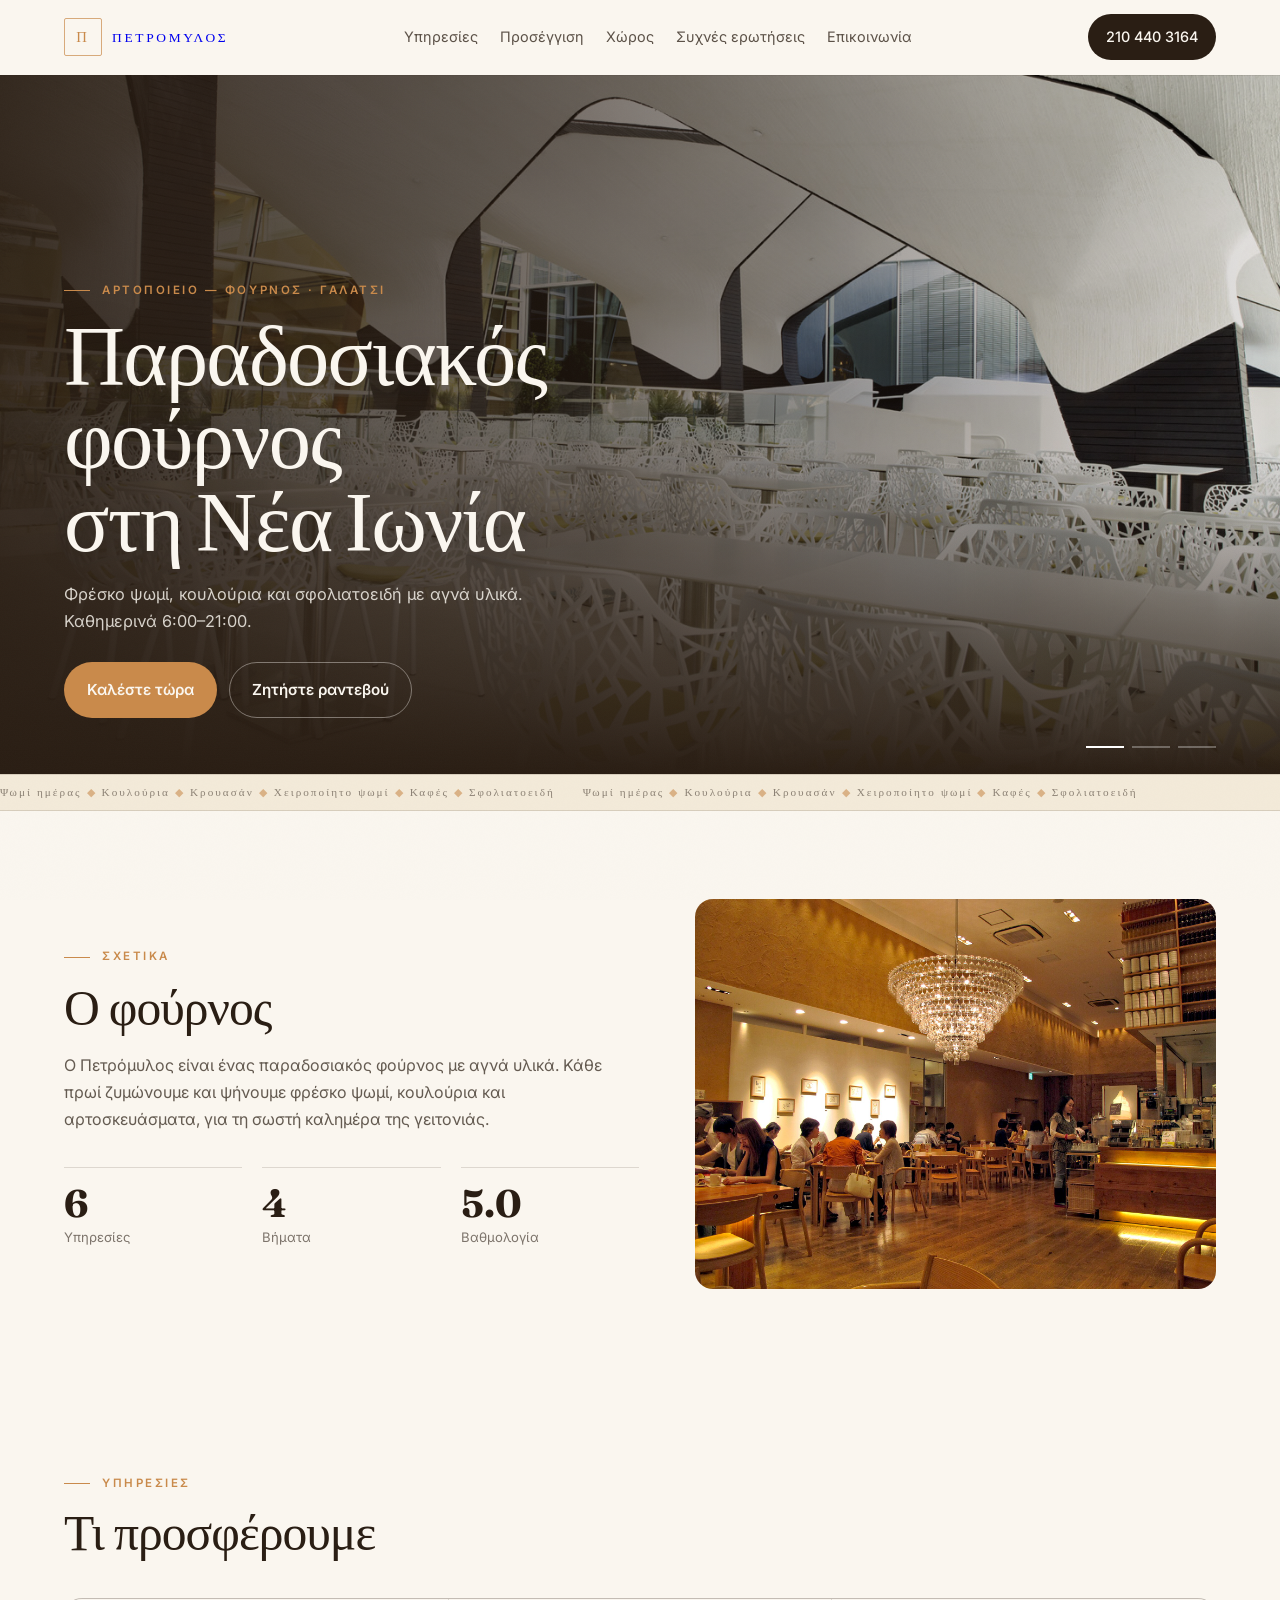
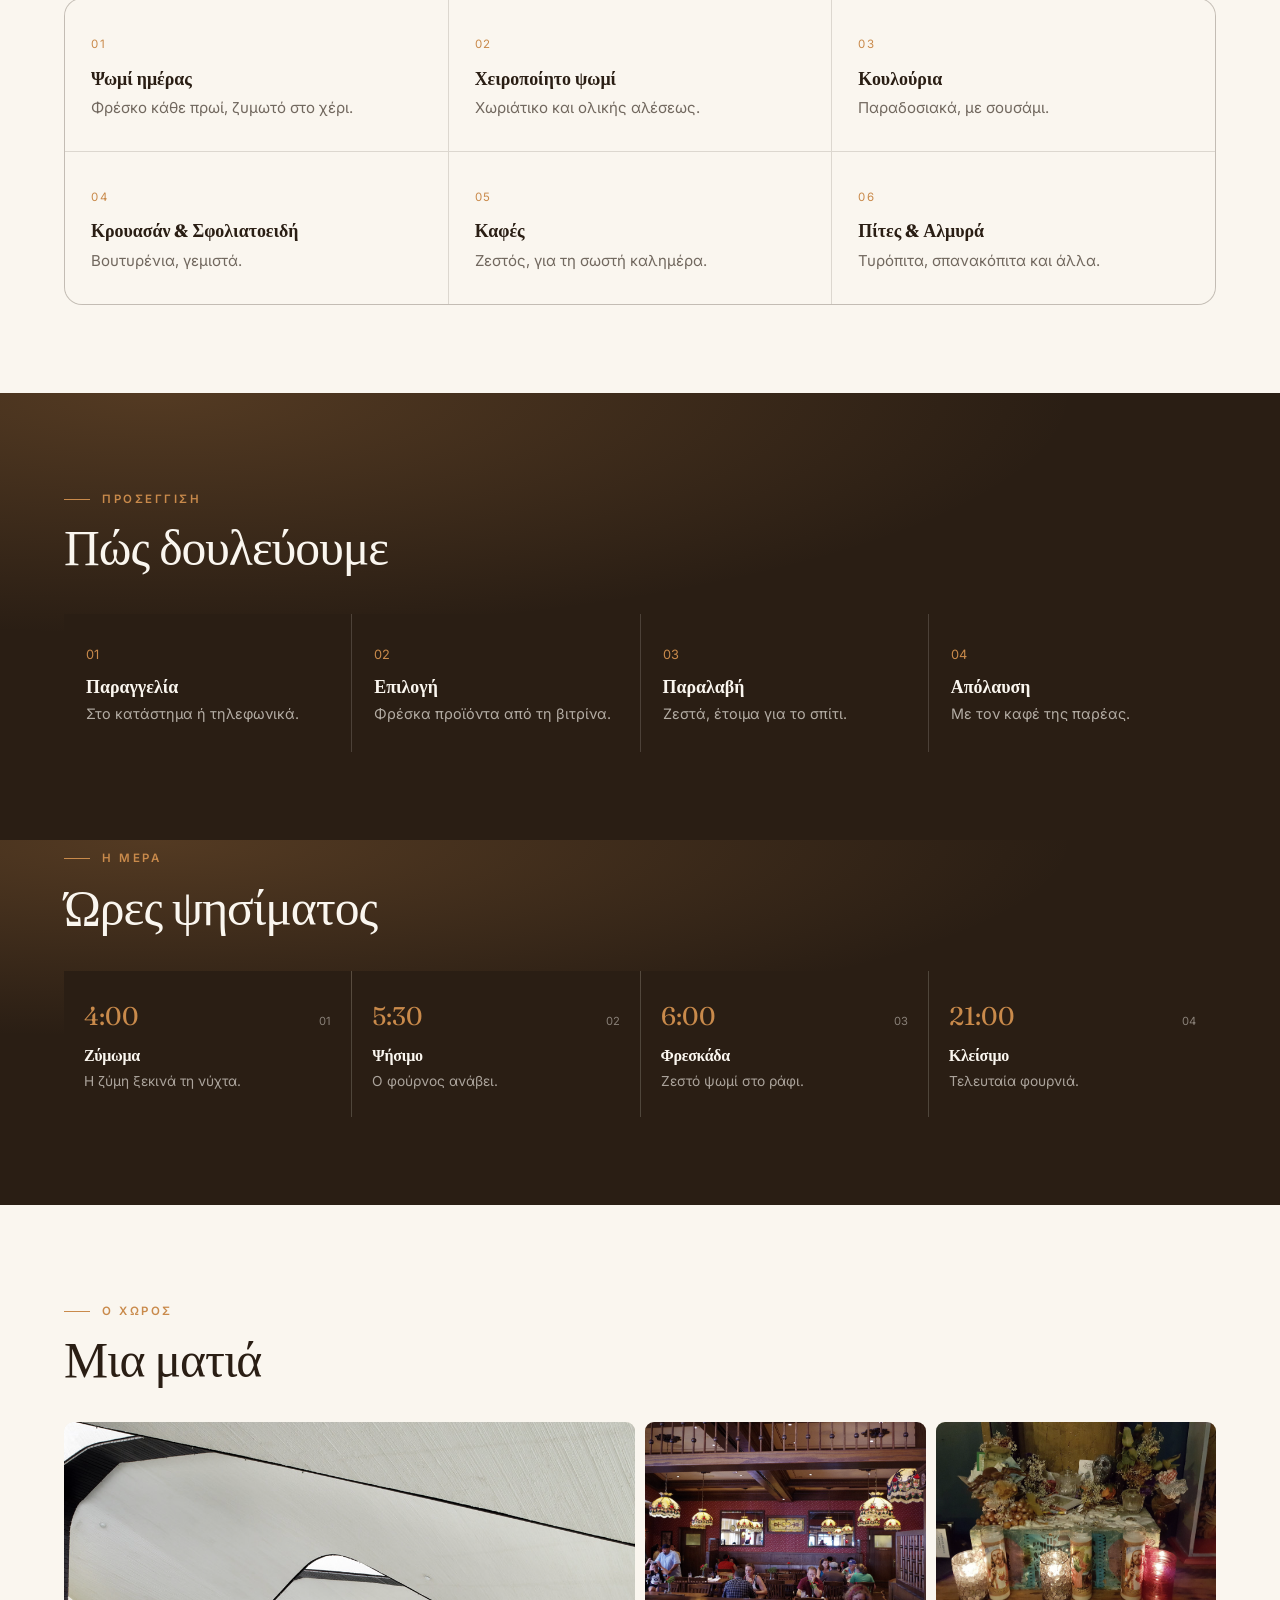
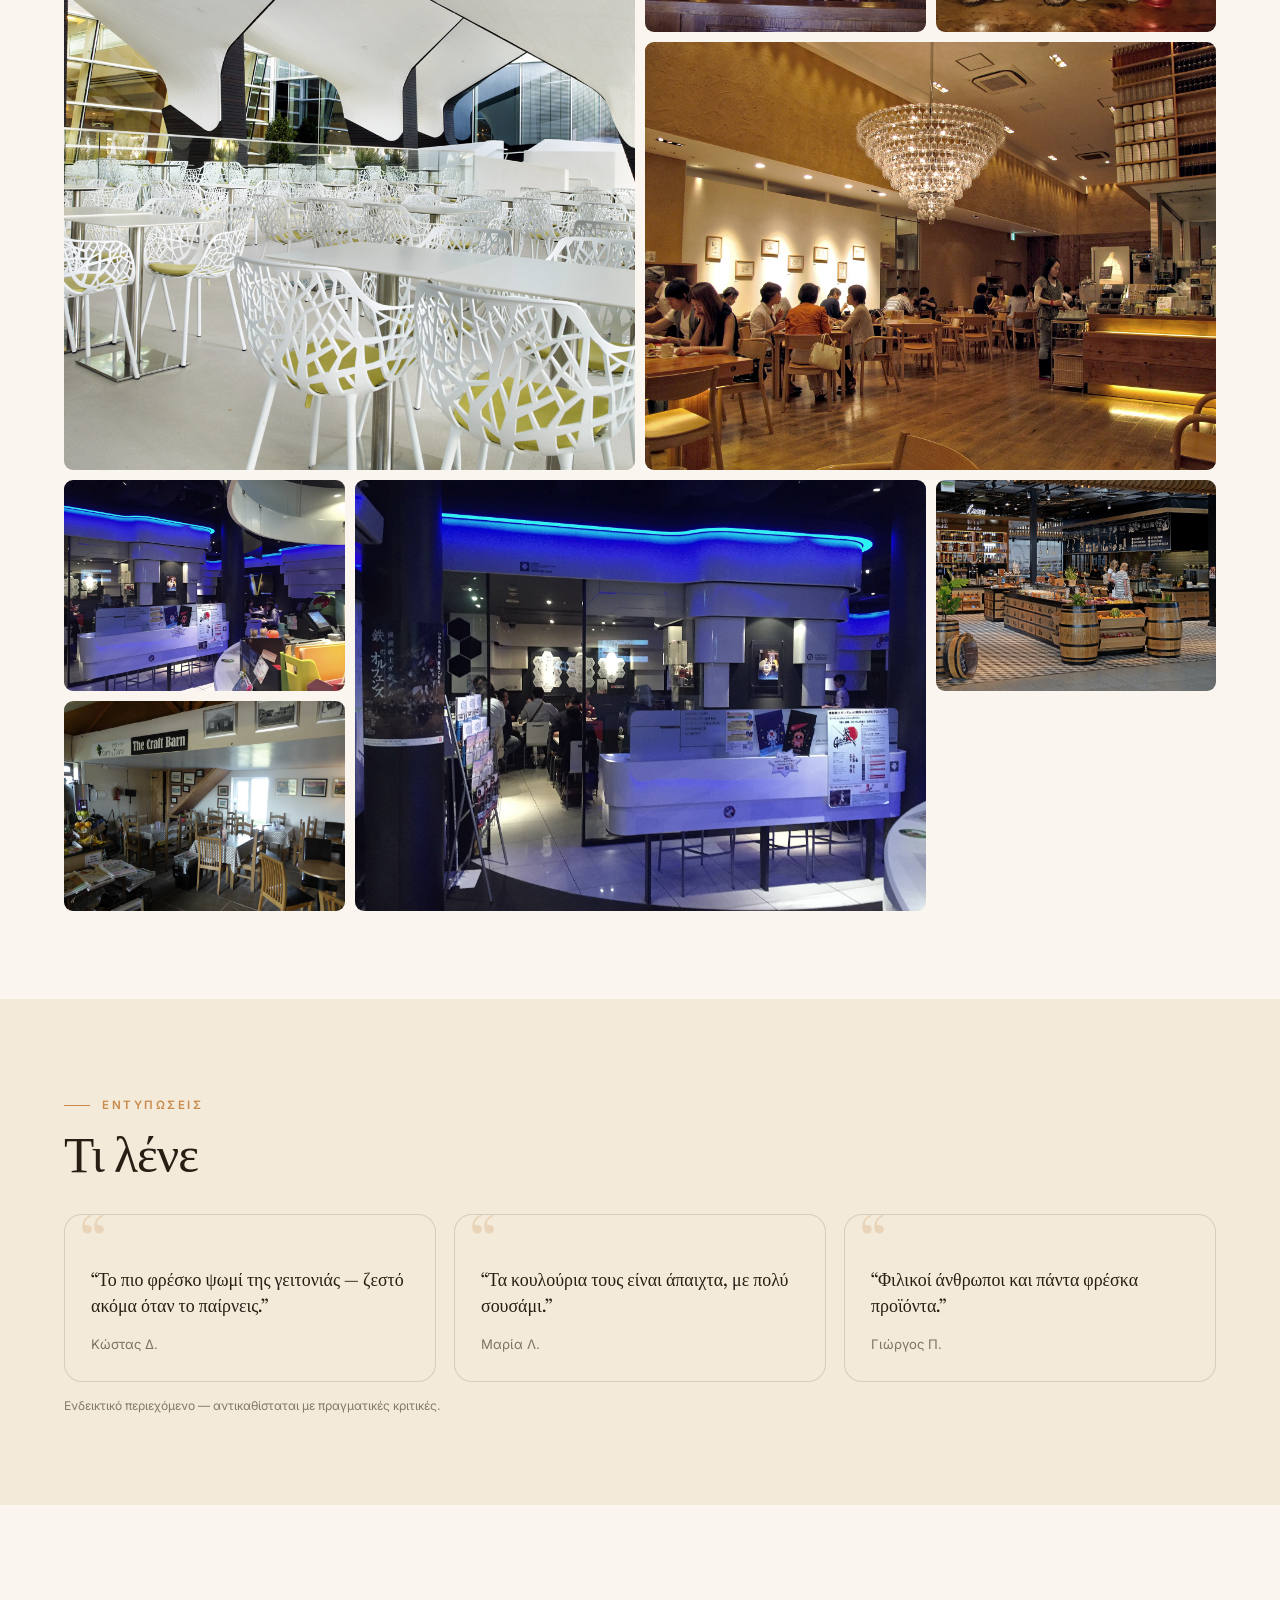
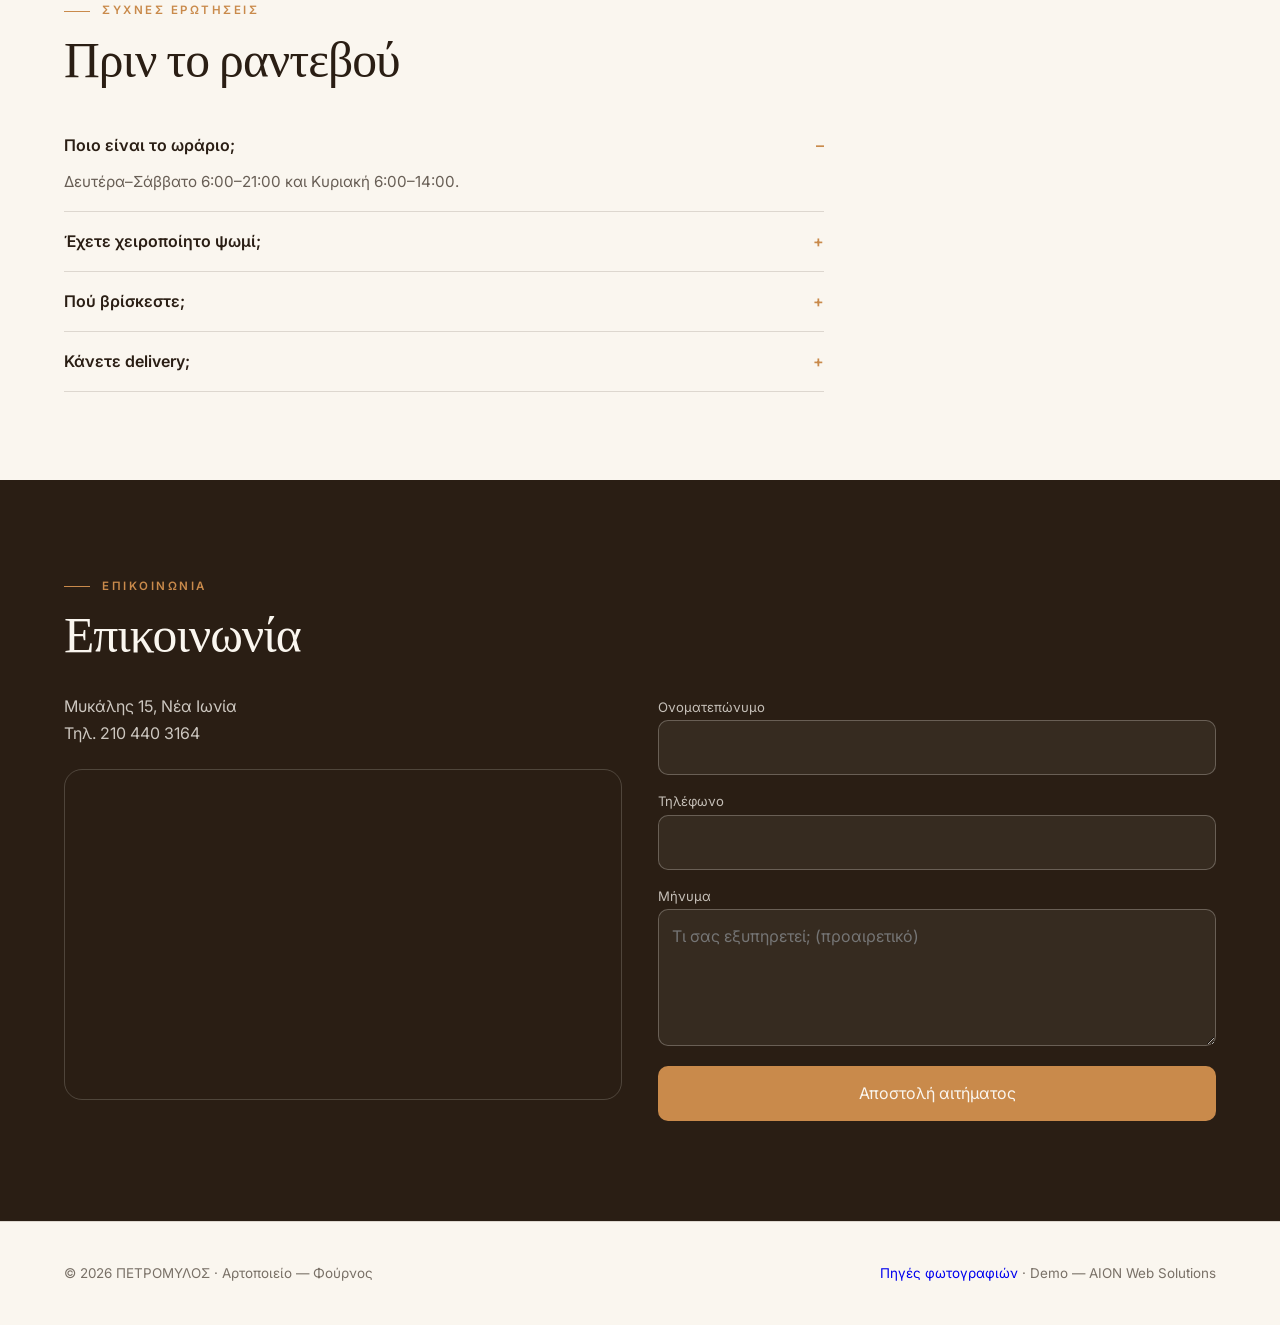
==== index.html @ dc3768df "deploy index.html" ====
<!doctype html>
<html lang="el"><head>
<meta charset="utf-8"><meta name="viewport" content="width=device-width, initial-scale=1">
<title>ΠΕΤΡΟΜΥΛΟΣ — Αρτοποιείο — Φούρνος στο Γαλάτσι</title>
<meta name="description" content="ΠΕΤΡΟΜΥΛΟΣ, Αρτοποιείο — Φούρνος — Μυκάλης 15, Νέα Ιωνία. Τηλέφωνο 210 440 3164.">
<meta name="theme-color" content="#2a1e14">
<meta property="og:title" content="ΠΕΤΡΟΜΥΛΟΣ — Αρτοποιείο — Φούρνος">
<meta property="og:description" content="Μυκάλης 15, Νέα Ιωνία">
<meta property="og:type" content="website">
<link rel="preconnect" href="https://fonts.googleapis.com"><link rel="preconnect" href="https://fonts.gstatic.com" crossorigin>
<link href="https://fonts.googleapis.com/css2?family=Fraunces:ital,wght@0,400;0,600;1,400&family=Inter:wght@300;400;500;600&display=swap" rel="stylesheet">
<link rel="icon" href="data:image/svg+xml,<svg xmlns='http://www.w3.org/2000/svg' viewBox='0 0 64 64'><rect width='64' height='64' rx='14' fill='%23c98a4b'/><text x='32' y='44' font-size='30' text-anchor='middle' fill='%23faf6ef' font-family='serif'>Π</text></svg>">
<script type="application/ld+json">{"@context":"https://schema.org","@type":"Bakery","name":"ΠΕΤΡΟΜΥΛΟΣ","address":{"@type":"PostalAddress","streetAddress":"Μυκάλης 15, Νέα Ιωνία","addressLocality":"Γαλάτσι","addressCountry":"GR"}","telephone":"210 440 3164","url":""}</script>
<style>
:root{--ink:#2a1e14;--paper:#faf6ef;--accent:#c98a4b;--accent2:#a06b2f;--soft:#f3ead9;--line:color-mix(in srgb,var(--ink) 14%,transparent);--r:18px}
*{box-sizing:border-box}html{scroll-behavior:smooth}
body{margin:0;background:var(--paper);color:var(--ink);font-family:'Inter', system-ui, sans-serif;line-height:1.7;-webkit-font-smoothing:antialiased;overflow-x:hidden}
img{display:block;max-width:100%}
.wrap{width:min(1180px,90vw);margin:0 auto}
h1,h2,h3,h4{font-family:'Fraunces', Georgia, serif;line-height:1.06;letter-spacing:-.02em;margin:0}
h1{font-size:clamp(2.6rem,6.6vw,5.4rem);font-weight:400}
h2{font-size:clamp(1.9rem,4vw,3.1rem);font-weight:400}
h3{font-size:1.12rem;letter-spacing:0}
p{margin:0}
.kicker{font-size:.72rem;letter-spacing:.22em;text-transform:uppercase;color:var(--accent);font-weight:600}
header{position:fixed;inset:0 0 auto;z-index:60;background:var(--paper);border-bottom:1px solid transparent;box-shadow:0 1px 0 color-mix(in srgb,var(--ink) 8%,transparent)}
.nav{display:flex;align-items:center;justify-content:space-between;gap:16px;padding:14px 0}
.wordmark{display:flex;align-items:center;gap:10px;font-family:'Fraunces', Georgia, serif;font-size:1.15rem;text-decoration:none}
.wm{width:38px;height:38px;border-radius:10px;background:var(--accent);color:var(--paper);display:grid;place-items:center;font-size:1.05rem}
.nav-links{display:flex;gap:22px;font-size:.9rem}
.nav-links a{text-decoration:none;color:color-mix(in srgb,var(--ink) 76%,transparent)}
.tel{display:inline-flex;align-items:center;gap:8px;background:var(--ink);color:var(--paper);text-decoration:none;padding:11px 18px;border-radius:999px;font-size:.9rem;font-weight:500}
@media(max-width:820px){.nav-links{display:none}}
.hero{position:relative;height:86vh;min-height:560px;display:grid;align-items:end;overflow:hidden;color:var(--paper)}
.slide{position:absolute;inset:0;opacity:0;transform:scale(1.04);transition:opacity 1.1s ease,transform 7s linear}
.slide.on{opacity:1;transform:scale(1)}
.slide img{width:100%;height:100%;object-fit:cover;filter:saturate(.75) contrast(1.02)}
.scrim{position:absolute;inset:0;background:linear-gradient(90deg,color-mix(in srgb,var(--ink) 92%,transparent) 0%,color-mix(in srgb,var(--ink) 62%,transparent) 46%,color-mix(in srgb,var(--ink) 12%,transparent) 100%),linear-gradient(0deg,var(--ink) 0%,transparent 42%)}
.hero-in{position:relative;z-index:2;padding-bottom:56px;width:100%}
.hero h1{max-width:15ch;margin:14px 0 18px}
.hero .lead{max-width:46ch;color:color-mix(in srgb,var(--paper) 82%,transparent);font-size:1.02rem}
.hero-cta{display:flex;gap:12px;flex-wrap:wrap;margin-top:26px}
.btn{display:inline-flex;align-items:center;gap:10px;padding:14px 22px;border-radius:999px;text-decoration:none;font-weight:600;font-size:.95rem;border:1px solid transparent;transition:.25s}
.btn.solid{background:var(--accent);color:var(--paper)}
.btn.line{border-color:color-mix(in srgb,var(--paper) 40%,transparent);color:var(--paper)}
.btn:hover{transform:translateY(-3px)}
.dots{position:absolute;right:max(5vw,24px);bottom:26px;display:flex;gap:8px;z-index:3}
.dots button{width:38px;height:2px;background:rgba(255,255,255,.30);border:0;padding:0;cursor:pointer}
.dots button.on{background:#fff}
.marquee{border-block:1px solid var(--line);overflow:hidden;background:var(--soft)}
.marquee-track{display:flex;gap:28px;width:max-content;padding:14px 0;animation:mq 26s linear infinite;font-family:'Fraunces', Georgia, serif;font-size:1rem;color:color-mix(in srgb,var(--ink) 88%,transparent)}
.marquee-track i{color:var(--accent);font-style:normal}
@keyframes mq{to{transform:translateX(-50%)}}
@media(prefers-reduced-motion:reduce){.marquee-track{animation:none}}
section{padding:88px 0}
.reveal{opacity:0;transform:translateY(24px);transition:opacity .7s ease,transform .7s ease}
.reveal.in{opacity:1;transform:none}
.about{display:grid;grid-template-columns:1.05fr .95fr;gap:56px;align-items:center}
@media(max-width:900px){.about{grid-template-columns:1fr;gap:32px}}
.about-media{position:relative;aspect-ratio:4/3;border-radius:var(--r);overflow:hidden}
.about-media img{position:absolute;inset:0;width:100%;height:100%;object-fit:cover;opacity:0;transition:opacity 1.2s ease}
.about-media img.on{opacity:1}
.svc-grid{display:grid;grid-template-columns:repeat(3,1fr);gap:1px;background:var(--line);border:1px solid var(--line);border-radius:var(--r);overflow:hidden;margin-top:40px}
@media(max-width:900px){.svc-grid{grid-template-columns:1fr 1fr}}
@media(max-width:560px){.svc-grid{grid-template-columns:1fr}}
.svc{background:var(--paper);padding:30px 26px}
.svc-n{font-size:.72rem;color:var(--accent);letter-spacing:.16em}
.svc h3{margin:12px 0 8px}.svc p{color:color-mix(in srgb,var(--ink) 66%,transparent);font-size:.94rem}
.dark{background:var(--ink);color:var(--paper);position:relative;overflow:hidden}
.dark::before{content:'';position:absolute;inset:0;background:radial-gradient(120% 90% at 12% 0%,color-mix(in srgb,var(--accent) 26%,transparent),transparent 60%)}
.dark .wrap{position:relative}
.steps{display:grid;grid-template-columns:repeat(4,1fr);gap:1px;background:color-mix(in srgb,var(--paper) 16%,transparent);margin-top:40px}
@media(max-width:900px){.steps{grid-template-columns:1fr 1fr}}
.step{background:var(--ink);padding:26px 22px}
.step-n{color:var(--accent);font-size:.8rem}
.step h3{color:var(--paper);margin:10px 0 6px}
.step p{color:color-mix(in srgb,var(--paper) 66%,transparent);font-size:.9rem}
.tl-grid{display:grid;grid-template-columns:repeat(4,1fr);gap:1px;background:color-mix(in srgb,var(--paper) 18%,transparent);margin-top:38px}
@media(max-width:900px){.tl-grid{grid-template-columns:1fr 1fr}}
.tl{background:var(--ink);padding:24px 20px;position:relative;overflow:hidden}
.tl::after{content:'';position:absolute;left:0;bottom:0;height:2px;width:0;background:var(--accent);transition:width .5s}
.tl:hover::after{width:100%}
.tl-top{display:flex;justify-content:space-between;align-items:baseline}
.tl-h{font-family:'Fraunces', Georgia, serif;font-size:1.6rem;color:var(--accent)}
.tl-n{font-size:.7rem;color:color-mix(in srgb,var(--paper) 45%,transparent)}
.tl h4{color:var(--paper);margin:8px 0 6px;font-size:1rem}
.tl p{color:color-mix(in srgb,var(--paper) 62%,transparent);font-size:.86rem}
.stats{display:grid;grid-template-columns:repeat(3,1fr);gap:20px;margin-top:34px}
.stat{border-top:1px solid var(--line);padding-top:16px}
.stat b{display:block;font-family:'Fraunces', Georgia, serif;font-size:2.4rem;line-height:1}
.stat span{font-size:.82rem;color:color-mix(in srgb,var(--ink) 60%,transparent)}
.gallery{display:grid;grid-template-columns:repeat(4,1fr);gap:10px;margin-top:36px}
.g1{grid-column:span 2;grid-row:span 2}.g4{grid-column:span 2}
@media(max-width:900px){.gallery{grid-template-columns:repeat(2,1fr)}.g1,.g4{grid-column:span 2;grid-row:auto}}
.g-item{position:relative;overflow:hidden;border:0;padding:0;background:var(--soft);cursor:zoom-in;border-radius:calc(var(--r) / 2);aspect-ratio:4/3}
.g1 .g-item,.g1{aspect-ratio:auto}
.g-item img{width:100%;height:100%;object-fit:cover;transition:transform .6s,filter .6s;filter:saturate(.8)}
.g-item:hover img{transform:scale(1.05);filter:saturate(1)}
.quotes{display:grid;grid-template-columns:repeat(3,1fr);gap:18px;margin-top:34px}
@media(max-width:900px){.quotes{display:flex;overflow-x:auto;scroll-snap-type:x mandatory;gap:14px;scrollbar-width:none}.quotes::-webkit-scrollbar{display:none}.quotes .quote{flex:0 0 88%;scroll-snap-align:center}}
.quote{margin:0;background:var(--soft);border:1px solid var(--line);border-radius:var(--r);padding:26px}
.quote blockquote{margin:0;font-family:'Fraunces', Georgia, serif;font-size:1.12rem;line-height:1.45}
.quote figcaption{margin-top:14px;font-size:.82rem;color:color-mix(in srgb,var(--ink) 58%,transparent)}
.demo-note{font-size:.75rem;color:color-mix(in srgb,var(--ink) 55%,transparent);margin-top:14px}
.faq{max-width:760px;margin-top:30px}
details{border-bottom:1px solid var(--line);padding:16px 0}
summary{cursor:pointer;font-weight:600;list-style:none;display:flex;justify-content:space-between;gap:12px}
summary::after{content:'+';color:var(--accent)}
details[open] summary::after{content:'–'}
details p{margin-top:10px;color:color-mix(in srgb,var(--ink) 70%,transparent);font-size:.95rem}
.contact{background:var(--ink);color:var(--paper)}
.cgrid{display:grid;grid-template-columns:1fr 1fr;gap:36px;margin-top:32px}
@media(max-width:900px){.cgrid{grid-template-columns:1fr}}
form{display:grid;gap:12px}
label{font-size:.82rem;color:color-mix(in srgb,var(--paper) 75%,transparent)}
input,textarea{width:100%;padding:13px;border-radius:10px;border:1px solid color-mix(in srgb,var(--paper) 26%,transparent);background:color-mix(in srgb,var(--paper) 6%,transparent);color:var(--paper);font:inherit}
button.send{padding:14px;border-radius:10px;border:0;background:var(--accent);color:var(--paper);font-weight:700;font:inherit;cursor:pointer}
.map{border-radius:var(--r);overflow:hidden;border:1px solid color-mix(in srgb,var(--paper) 18%,transparent);min-height:320px}
.map iframe{width:100%;height:100%;min-height:320px;border:0;filter:grayscale(.35) contrast(1.05)}
footer{padding:40px 0;border-top:1px solid var(--line);font-size:.84rem;color:color-mix(in srgb,var(--ink) 62%,transparent)}
.frow{display:flex;justify-content:space-between;gap:14px;flex-wrap:wrap}
.callbar{position:fixed;bottom:0;left:0;right:0;z-index:70;display:none;background:var(--accent);color:var(--paper);text-align:center;padding:14px;text-decoration:none;font-weight:600}
@media(max-width:820px){.callbar{display:block}body{padding-bottom:52px}}
.lb{position:fixed;inset:0;background:color-mix(in srgb,var(--ink) 92%,transparent);display:none;place-items:center;z-index:90;padding:24px}
.lb.on{display:grid}
.lb img{max-height:86vh;max-width:92vw;border-radius:8px}
.lb button{position:absolute;top:18px;right:22px;background:none;border:0;color:var(--paper);font-size:2rem;cursor:pointer}

/* refinement */
body::after{content:'';position:fixed;inset:0;pointer-events:none;z-index:1;opacity:.03;background-image:url("data:image/svg+xml;utf8,<svg xmlns='http://www.w3.org/2000/svg' width='140' height='140'><filter id='n'><feTurbulence type='fractalNoise' baseFrequency='.85' numOctaves='3'/></filter><rect width='140' height='140' filter='url(%23n)' opacity='.55'/></svg>")}
.wordmark{font-size:.84rem;letter-spacing:.2em;text-transform:uppercase;font-weight:500}
.wm{background:transparent;border:1px solid color-mix(in srgb,var(--accent) 70%,transparent);color:var(--accent);font-size:.92rem;border-radius:2px}
h1{line-height:.98}
.kicker{display:inline-flex;align-items:center;gap:12px}
.kicker::before{content:'';width:26px;height:1px;background:var(--accent);display:inline-block}
.marquee-track{font-size:.7rem;letter-spacing:.18em;opacity:.58;padding:8px 0}
.svc,.step,.tl,.quote{transition:background .35s ease,transform .35s ease,box-shadow .35s ease}
.svc:hover{background:color-mix(in srgb,var(--soft) 70%,var(--paper));transform:translateY(-2px)}
.quote{position:relative;overflow:hidden}
.quote::before{content:'“';position:absolute;top:-6px;left:16px;font-family:'Fraunces', Georgia, serif;font-size:4.4rem;line-height:1;color:var(--accent);opacity:.22}
.quote blockquote{position:relative;padding-top:26px}
.g-item::after{content:'';position:absolute;inset:0;background:linear-gradient(0deg,rgba(0,0,0,.30),transparent 58%);opacity:0;transition:opacity .4s}
.g-item:hover::after{opacity:1}
:focus-visible{outline:2px solid var(--accent);outline-offset:3px;border-radius:2px}
.hero h1{text-shadow:0 2px 30px rgba(0,0,0,.25)}
</style></head>
<body>
<header><div class="wrap nav">
  <a class="wordmark" href="#top"><span class="wm">Π</span>ΠΕΤΡΟΜΥΛΟΣ</a>
  <nav class="nav-links"><a href="#ypiresies">Υπηρεσίες</a><a href="#proseggisi">Προσέγγιση</a><a href="#gallery">Χώρος</a><a href="#faq">Συχνές ερωτήσεις</a><a href="#epikoinonia">Επικοινωνία</a></nav>
  <a class="tel" href="tel:2104403164">210 440 3164</a>
</div></header>

<div class="hero" id="top">
  <div class="slide on"><img src="img/food-1.jpg" alt="ΠΕΤΡΟΜΥΛΟΣ" ><div class="scrim"></div></div><div class="slide "><img src="img/food-2.jpg" alt="ΠΕΤΡΟΜΥΛΟΣ" loading="lazy"><div class="scrim"></div></div><div class="slide "><img src="img/food-3.jpg" alt="ΠΕΤΡΟΜΥΛΟΣ" loading="lazy"><div class="scrim"></div></div>
  <div class="hero-in"><div class="wrap">
    <span class="kicker">Αρτοποιείο — Φούρνος · Γαλάτσι</span>
    <h1>Παραδοσιακός<br>φούρνος<br>στη Νέα Ιωνία</h1>
    <p class="lead">Φρέσκο ψωμί, κουλούρια και σφολιατοειδή με αγνά υλικά. Καθημερινά 6:00–21:00.</p>
    <div class="hero-cta"><a class="btn solid" href="tel:2104403164">Καλέστε τώρα</a><a class="btn line" href="#epikoinonia">Ζητήστε ραντεβού</a></div>
  </div></div>
  <div class="dots"><button class="on" aria-label="Διαφάνεια 1"></button><button class="" aria-label="Διαφάνεια 2"></button><button class="" aria-label="Διαφάνεια 3"></button></div>
</div>

<div class="marquee"><div class="marquee-track"><span>Ψωμί ημέρας <i>◆</i> Κουλούρια <i>◆</i> Κρουασάν <i>◆</i> Χειροποίητο ψωμί <i>◆</i> Καφές <i>◆</i> Σφολιατοειδή</span><span>Ψωμί ημέρας <i>◆</i> Κουλούρια <i>◆</i> Κρουασάν <i>◆</i> Χειροποίητο ψωμί <i>◆</i> Καφές <i>◆</i> Σφολιατοειδή</span></div></div>

<section class="about-wrap"><div class="wrap about reveal">
  <div><span class="kicker">Σχετικά</span><h2 style="margin:14px 0 18px">Ο φούρνος</h2>
  <p style="color:color-mix(in srgb,var(--ink) 72%,transparent)">Ο Πετρόμυλος είναι ένας παραδοσιακός φούρνος με αγνά υλικά. Κάθε πρωί ζυμώνουμε και ψήνουμε φρέσκο ψωμί, κουλούρια και αρτοσκευάσματα, για τη σωστή καλημέρα της γειτονιάς.</p>
  <div class="stats"><div class="stat"><b>6</b><span>Υπηρεσίες</span></div><div class="stat"><b>4</b><span>Βήματα</span></div><div class="stat"><b>5.0</b><span>Βαθμολογία</span></div></div></div>
  <div class="about-media" id="aboutMedia"><img src="img/food-4.jpg" alt="" class="on" loading="eager"><img src="img/food-5.jpg" alt="" class="" loading="lazy"><img src="img/food-6.jpg" alt="" class="" loading="lazy"></div>
</div></section>

<section id="ypiresies"><div class="wrap reveal"><span class="kicker">Υπηρεσίες</span><h2 style="margin-top:12px">Τι προσφέρουμε</h2>
<div class="svc-grid"><article class="svc"><span class="svc-n">01</span><h3>Ψωμί ημέρας</h3><p>Φρέσκο κάθε πρωί, ζυμωτό στο χέρι.</p></article><article class="svc"><span class="svc-n">02</span><h3>Χειροποίητο ψωμί</h3><p>Χωριάτικο και ολικής αλέσεως.</p></article><article class="svc"><span class="svc-n">03</span><h3>Κουλούρια</h3><p>Παραδοσιακά, με σουσάμι.</p></article><article class="svc"><span class="svc-n">04</span><h3>Κρουασάν &amp; Σφολιατοειδή</h3><p>Βουτυρένια, γεμιστά.</p></article><article class="svc"><span class="svc-n">05</span><h3>Καφές</h3><p>Ζεστός, για τη σωστή καλημέρα.</p></article><article class="svc"><span class="svc-n">06</span><h3>Πίτες &amp; Αλμυρά</h3><p>Τυρόπιτα, σπανακόπιτα και άλλα.</p></article></div></div></section>

<section class="dark" id="proseggisi"><div class="wrap reveal"><span class="kicker">Προσέγγιση</span><h2 style="color:var(--paper);margin-top:12px">Πώς δουλεύουμε</h2>
<div class="steps"><div class="step"><span class="step-n">01</span><h3>Παραγγελία</h3><p>Στο κατάστημα ή τηλεφωνικά.</p></div><div class="step"><span class="step-n">02</span><h3>Επιλογή</h3><p>Φρέσκα προϊόντα από τη βιτρίνα.</p></div><div class="step"><span class="step-n">03</span><h3>Παραλαβή</h3><p>Ζεστά, έτοιμα για το σπίτι.</p></div><div class="step"><span class="step-n">04</span><h3>Απόλαυση</h3><p>Με τον καφέ της παρέας.</p></div></div></div></section>

<section class="dark" style="padding-top:0"><div class="wrap reveal"><span class="kicker">Η μέρα</span><h2 style="color:var(--paper);margin-top:12px">Ώρες ψησίματος</h2>
<div class="tl-grid"><div class="tl"><div class="tl-top"><span class="tl-h">4:00</span><span class="tl-n">01</span></div><h4>Ζύμωμα</h4><p>Η ζύμη ξεκινά τη νύχτα.</p></div><div class="tl"><div class="tl-top"><span class="tl-h">5:30</span><span class="tl-n">02</span></div><h4>Ψήσιμο</h4><p>Ο φούρνος ανάβει.</p></div><div class="tl"><div class="tl-top"><span class="tl-h">6:00</span><span class="tl-n">03</span></div><h4>Φρεσκάδα</h4><p>Ζεστό ψωμί στο ράφι.</p></div><div class="tl"><div class="tl-top"><span class="tl-h">21:00</span><span class="tl-n">04</span></div><h4>Κλείσιμο</h4><p>Τελευταία φουρνιά.</p></div></div></div></section>

<section id="gallery"><div class="wrap reveal"><span class="kicker">Ο χώρος</span><h2 style="margin-top:12px">Μια ματιά</h2>
<div class="gallery"><button class="g-item g1" data-src="img/food-1.jpg" aria-label="Φωτογραφία 1"><img src="img/food-1.jpg" alt="ΠΕΤΡΟΜΥΛΟΣ — φωτογραφία 1" loading="eager"></button><button class="g-item g2" data-src="img/food-2.jpg" aria-label="Φωτογραφία 2"><img src="img/food-2.jpg" alt="ΠΕΤΡΟΜΥΛΟΣ — φωτογραφία 2" loading="eager"></button><button class="g-item g3" data-src="img/food-3.jpg" aria-label="Φωτογραφία 3"><img src="img/food-3.jpg" alt="ΠΕΤΡΟΜΥΛΟΣ — φωτογραφία 3" loading="eager"></button><button class="g-item g4" data-src="img/food-4.jpg" aria-label="Φωτογραφία 4"><img src="img/food-4.jpg" alt="ΠΕΤΡΟΜΥΛΟΣ — φωτογραφία 4" loading="lazy"></button><button class="g-item g5" data-src="img/food-5.jpg" aria-label="Φωτογραφία 5"><img src="img/food-5.jpg" alt="ΠΕΤΡΟΜΥΛΟΣ — φωτογραφία 5" loading="lazy"></button><button class="g-item g1" data-src="img/food-6.jpg" aria-label="Φωτογραφία 6"><img src="img/food-6.jpg" alt="ΠΕΤΡΟΜΥΛΟΣ — φωτογραφία 6" loading="lazy"></button><button class="g-item g2" data-src="img/food-7.jpg" aria-label="Φωτογραφία 7"><img src="img/food-7.jpg" alt="ΠΕΤΡΟΜΥΛΟΣ — φωτογραφία 7" loading="lazy"></button><button class="g-item g3" data-src="img/food-8.jpg" aria-label="Φωτογραφία 8"><img src="img/food-8.jpg" alt="ΠΕΤΡΟΜΥΛΟΣ — φωτογραφία 8" loading="lazy"></button></div></div></section>

<section style="background:var(--soft)"><div class="wrap reveal"><span class="kicker">Εντυπώσεις</span><h2 style="margin-top:12px">Τι λένε</h2>
<div class="quotes"><figure class="quote"><blockquote>“Το πιο φρέσκο ψωμί της γειτονιάς — ζεστό ακόμα όταν το παίρνεις.”</blockquote><figcaption>Κώστας Δ.</figcaption></figure><figure class="quote"><blockquote>“Τα κουλούρια τους είναι άπαιχτα, με πολύ σουσάμι.”</blockquote><figcaption>Μαρία Λ.</figcaption></figure><figure class="quote"><blockquote>“Φιλικοί άνθρωποι και πάντα φρέσκα προϊόντα.”</blockquote><figcaption>Γιώργος Π.</figcaption></figure></div><p class="demo-note">Ενδεικτικό περιεχόμενο — αντικαθίσταται με πραγματικές κριτικές.</p></div></section>

<section id="faq"><div class="wrap reveal"><span class="kicker">Συχνές ερωτήσεις</span><h2 style="margin-top:12px">Πριν το ραντεβού</h2><div class="faq"><details open><summary>Ποιο είναι το ωράριο;</summary><p>Δευτέρα–Σάββατο 6:00–21:00 και Κυριακή 6:00–14:00.</p></details><details ><summary>Έχετε χειροποίητο ψωμί;</summary><p>Ναι — χωριάτικο και ολικής αλέσεως, ζυμωτό στο χέρι.</p></details><details ><summary>Πού βρίσκεστε;</summary><p>Μυκάλης 15, Νέα Ιωνία 142 32.</p></details><details ><summary>Κάνετε delivery;</summary><p>Ναι — μέσω food.gr, e-food και BOX.</p></details></div></div></section>

<section class="contact" id="epikoinonia"><div class="wrap reveal"><span class="kicker">Επικοινωνία</span><h2 style="color:var(--paper);margin-top:12px">Επικοινωνία</h2>
<div class="cgrid"><div>
  <p style="color:color-mix(in srgb,var(--paper) 78%,transparent)">Μυκάλης 15, Νέα Ιωνία<br>Τηλ. 210 440 3164</p>
  <div class="map" style="margin-top:22px"><iframe src="https://www.google.com/maps?q=%CE%9C%CF%85%CE%BA%CE%AC%CE%BB%CE%B7%CF%82%2015%2C%20%CE%9D%CE%AD%CE%B1%20%CE%99%CF%89%CE%BD%CE%AF%CE%B1%2C%20%CE%93%CE%B1%CE%BB%CE%AC%CF%84%CF%83%CE%B9&output=embed" loading="lazy" title="Χάρτης"></iframe></div>
</div>
<form id="f" novalidate>
  <div><label for="n">Ονοματεπώνυμο</label><input id="n" name="name" required autocomplete="name"></div>
  <div><label for="p">Τηλέφωνο</label><input id="p" name="phone" required inputmode="tel" autocomplete="tel"></div>
  <div><label for="m">Μήνυμα</label><textarea id="m" name="message" rows="4" placeholder="Τι σας εξυπηρετεί; (προαιρετικό)"></textarea></div>
  <input type="text" name="_honey" tabindex="-1" autocomplete="off" style="position:absolute;left:-9999px">
  <button class="send" type="submit">Αποστολή αιτήματος</button>
  <p id="st" style="font-size:.82rem;color:color-mix(in srgb,var(--paper) 65%,transparent)" role="status"></p>
</form></div></div></section>

<footer><div class="wrap frow">
  <span>© <span id="y"></span> ΠΕΤΡΟΜΥΛΟΣ · Αρτοποιείο — Φούρνος</span>
  <span><a href="credits.html" style="text-decoration:none">Πηγές φωτογραφιών</a> · Demo — AION Web Solutions</span>
</div></footer>
<a class="callbar" href="tel:2104403164">Καλέστε 210 440 3164</a>
<div class="lb" id="lb"><button aria-label="Κλείσιμο">×</button><img alt=""></div>
<script>
(function(){
  var d=document; d.getElementById('y').textContent=new Date().getFullYear();
  var slides=[].slice.call(d.querySelectorAll('.slide')), dots=[].slice.call(d.querySelectorAll('.dots button')), i=0, t;
  function go(n){slides[i].classList.remove('on');dots[i].classList.remove('on');i=n;slides[i].classList.add('on');dots[i].classList.add('on');}
  function loop(){t=setInterval(function(){go((i+1)%slides.length)},6000)}
  dots.forEach(function(b,k){b.addEventListener('click',function(){clearInterval(t);go(k);loop()})});
  var hero=d.querySelector('.hero');
  hero.addEventListener('mouseenter',function(){clearInterval(t)});
  hero.addEventListener('mouseleave',loop);
  if(slides.length>1) loop();
  // parallax (ήπιο 0.12x, hero)
  if(!matchMedia('(prefers-reduced-motion: reduce)').matches){var px=function(){var y=window.scrollY;if(y<window.innerHeight){[].slice.call(d.querySelectorAll('.slide img')).forEach(function(im){im.style.transform='translateY('+(y*0.12)+'px) scale(1.02)'})}};window.addEventListener('scroll',px,{passive:true});}
  var about=[].slice.call(d.querySelectorAll('#aboutMedia img')), ai=0;
  if(about.length>1) setInterval(function(){about[ai].classList.remove('on');ai=(ai+1)%about.length;about[ai].classList.add('on')},4000);
  var io=new IntersectionObserver(function(es){es.forEach(function(e){if(e.isIntersecting){e.target.classList.add('in');io.unobserve(e.target)}})},{rootMargin:'0px 0px -8% 0px',threshold:0.08});
  [].slice.call(d.querySelectorAll('.reveal')).forEach(function(el){io.observe(el)});
  var lb=d.getElementById('lb'), lbImg=lb.querySelector('img');
  d.querySelectorAll('.g-item').forEach(function(b){b.addEventListener('click',function(){lbImg.src=b.dataset.src;lb.classList.add('on')})});
  lb.addEventListener('click',function(e){if(e.target!==lbImg)lb.classList.remove('on')});
  d.addEventListener('keydown',function(e){if(e.key==='Escape')lb.classList.remove('on')});
  d.querySelectorAll('details').forEach(function(x){x.addEventListener('toggle',function(){if(x.open)d.querySelectorAll('details').forEach(function(o){if(o!==x)o.open=false})})});
  // testimonials carousel (mobile, autoplay 5s)
  var qq=d.querySelector('.quotes');
  if(qq && matchMedia('(max-width:900px)').matches && !matchMedia('(prefers-reduced-motion: reduce)').matches){
    var qi=0, qs=qq.children, qt;
    function qgo(n){qi=(n+qs.length)%qs.length;qq.scrollTo({left:qs[qi].offsetLeft-qq.offsetLeft,behavior:'smooth'})}
    function qloop(){qt=setInterval(function(){qgo(qi+1)},5000)}
    qloop();
    qq.addEventListener('mouseenter',function(){clearInterval(qt)});
    qq.addEventListener('mouseleave',qloop);
  }
  var f=d.getElementById('f'), st=d.getElementById('st');
  f.addEventListener('submit',async function(e){e.preventDefault();st.textContent='';
    var n=f.name.value.trim(),p=f.phone.value.trim(),m=f.message.value.trim();
    if(f._honey.value)return;
    if(n.length<2){st.textContent='Συμπληρώστε το όνομά σας.';return}
    if(!/^[0-9+()\s-]{8,}$/.test(p)){st.textContent='Συμπληρώστε έγκυρο τηλέφωνο.';return}
    st.textContent='Αποστολή…';
    try{var r=await fetch('https://formsubmit.co/ajax/info@aionweb.gr',{method:'POST',headers:{'Content-Type':'application/json','Accept':'application/json'},body:JSON.stringify({_subject:'Νέο αίτημα — ΠΕΤΡΟΜΥΛΟΣ (demo)',name:n,phone:p,message:m,_template:'table'})});
      if(!r.ok)throw 0;st.textContent='Το αίτημα στάλθηκε. Θα επικοινωνήσουμε.';f.reset();
    }catch(x){st.textContent='Δεν ολοκληρώθηκε. Καλέστε τηλεφωνικά.'}
  });
})();
</script>
</body></html>
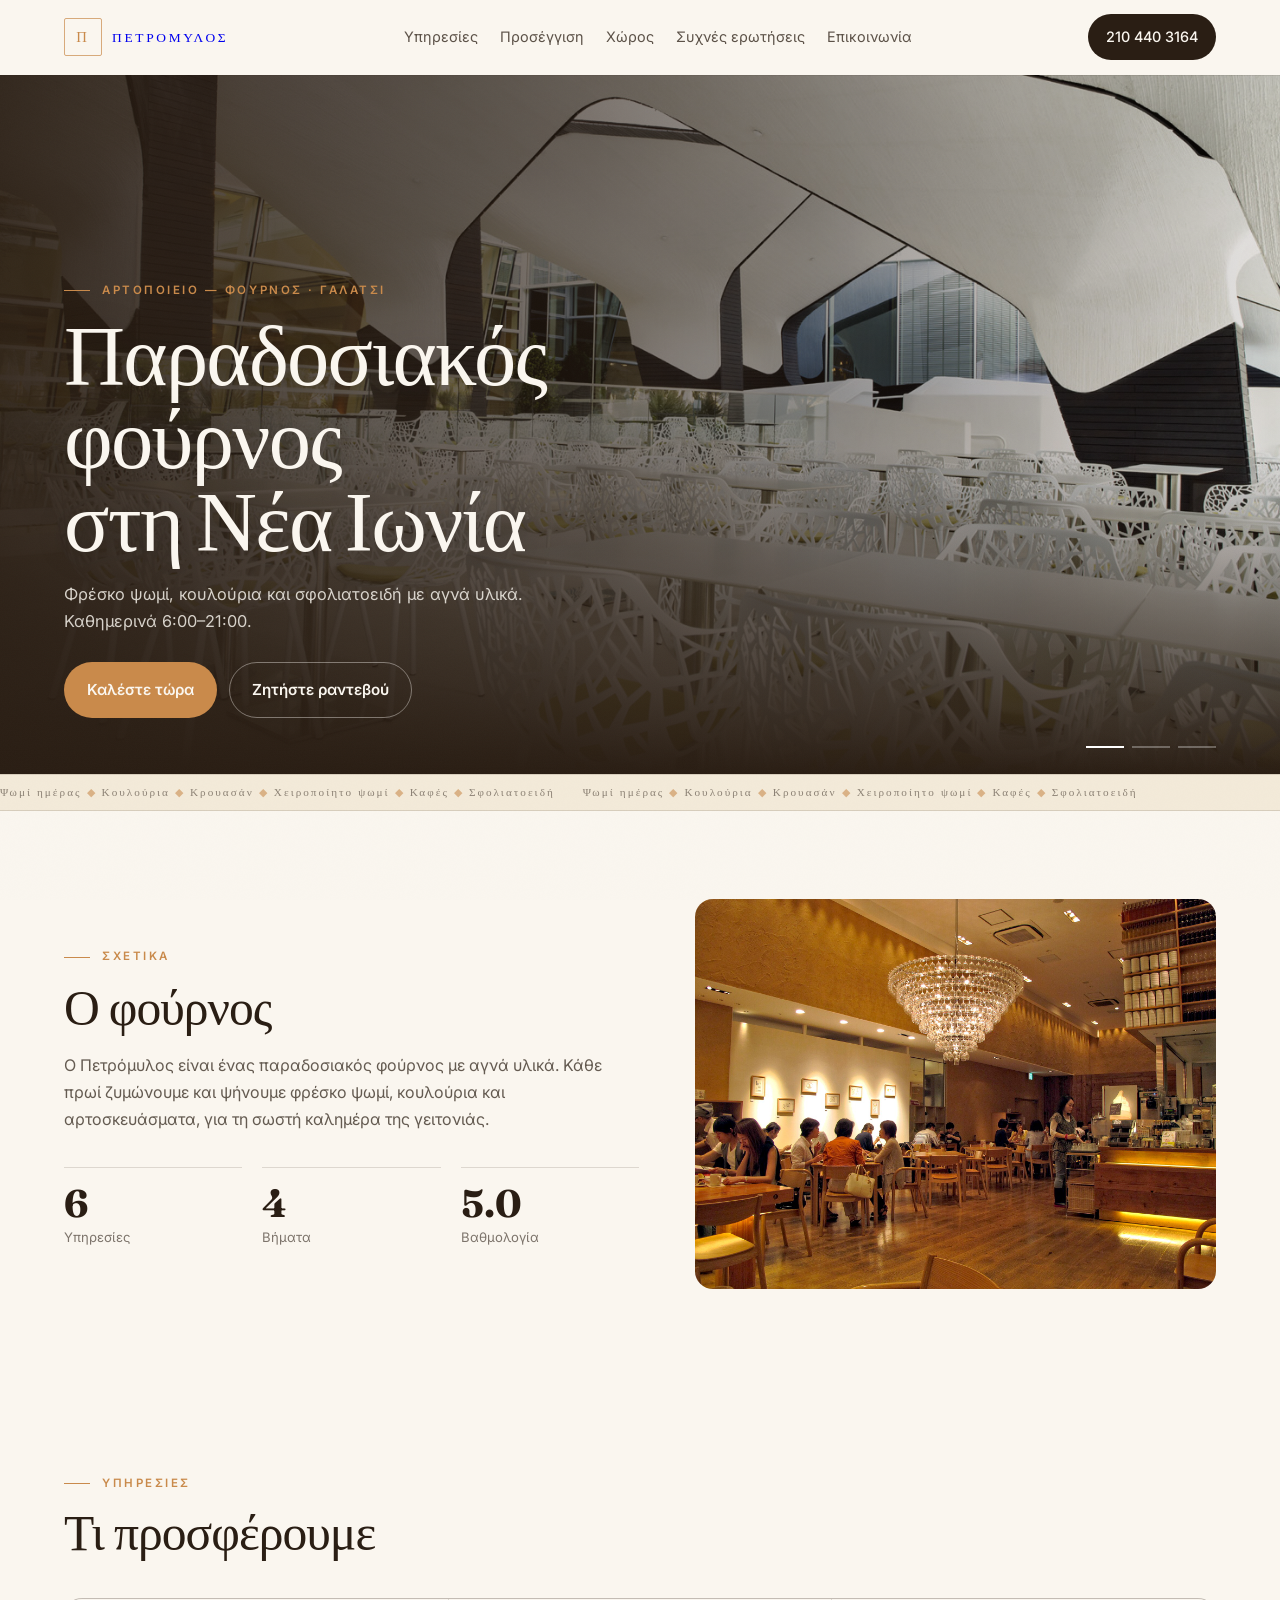
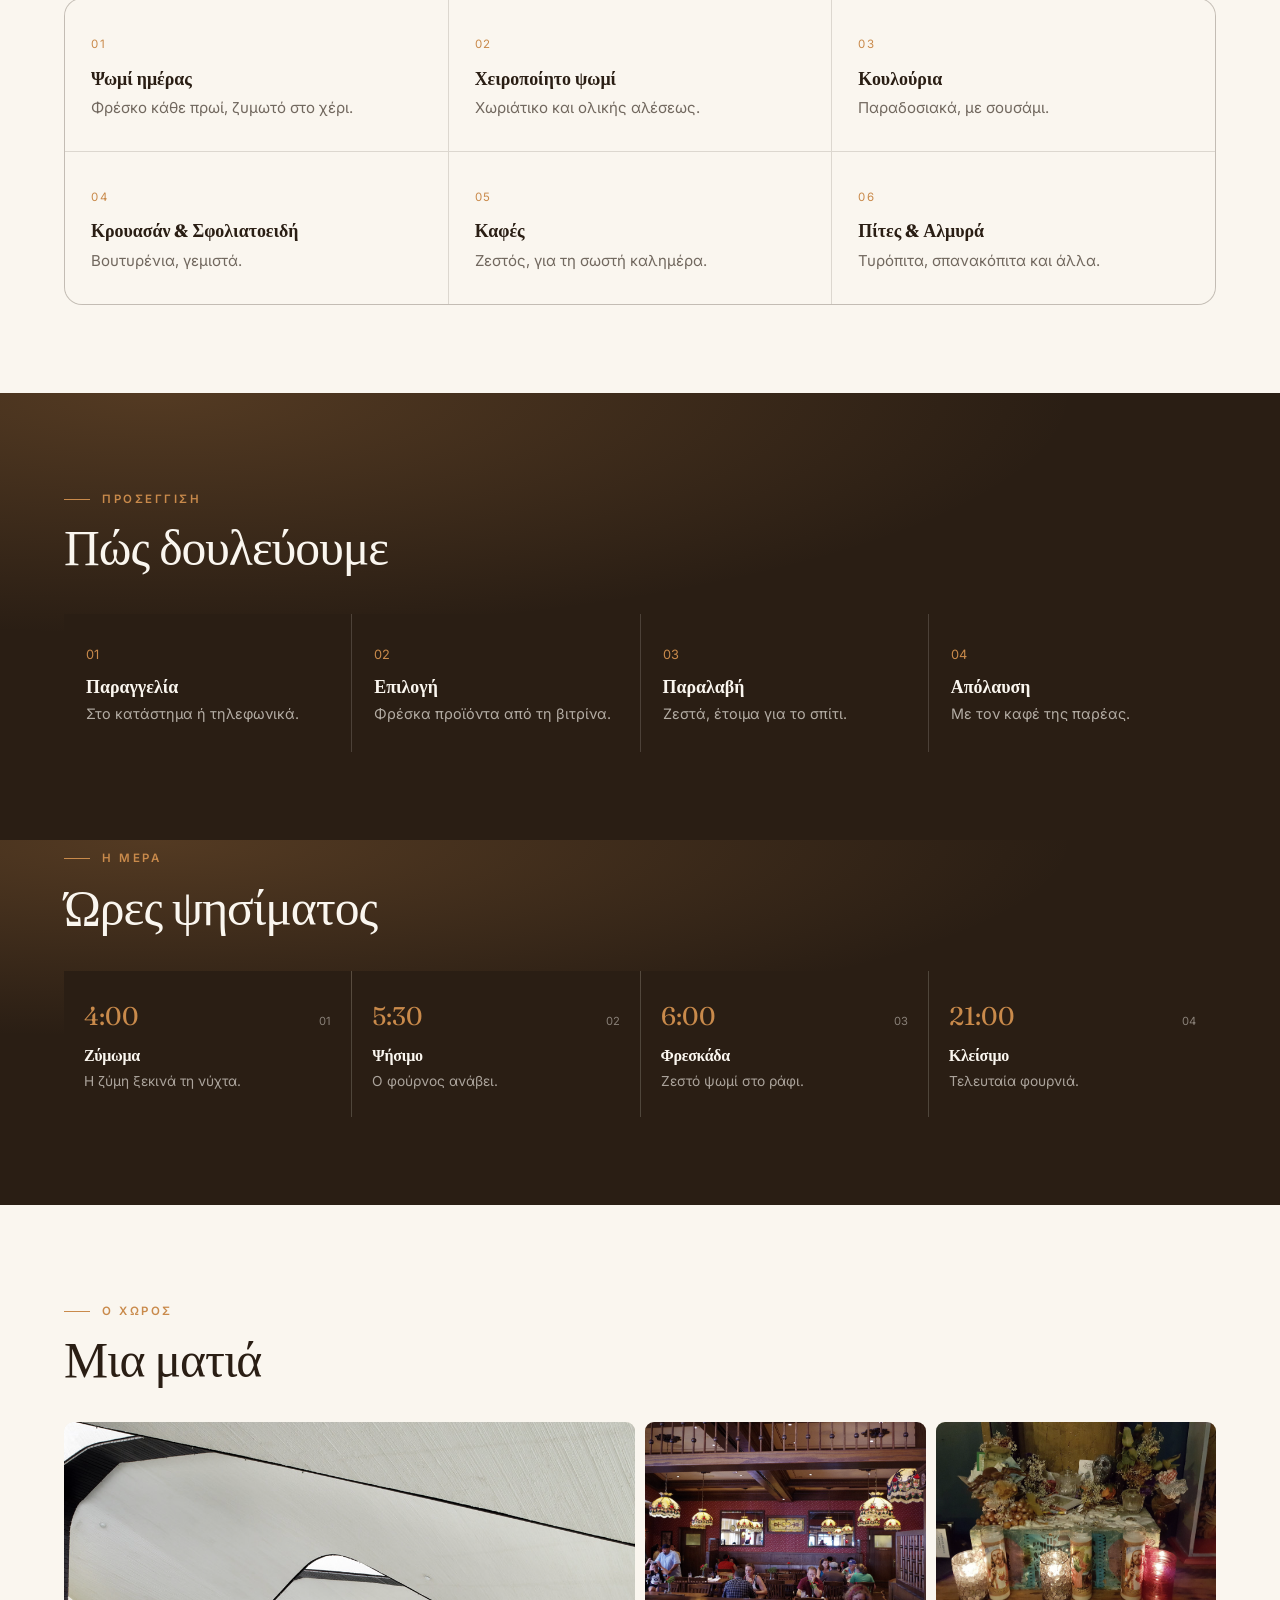
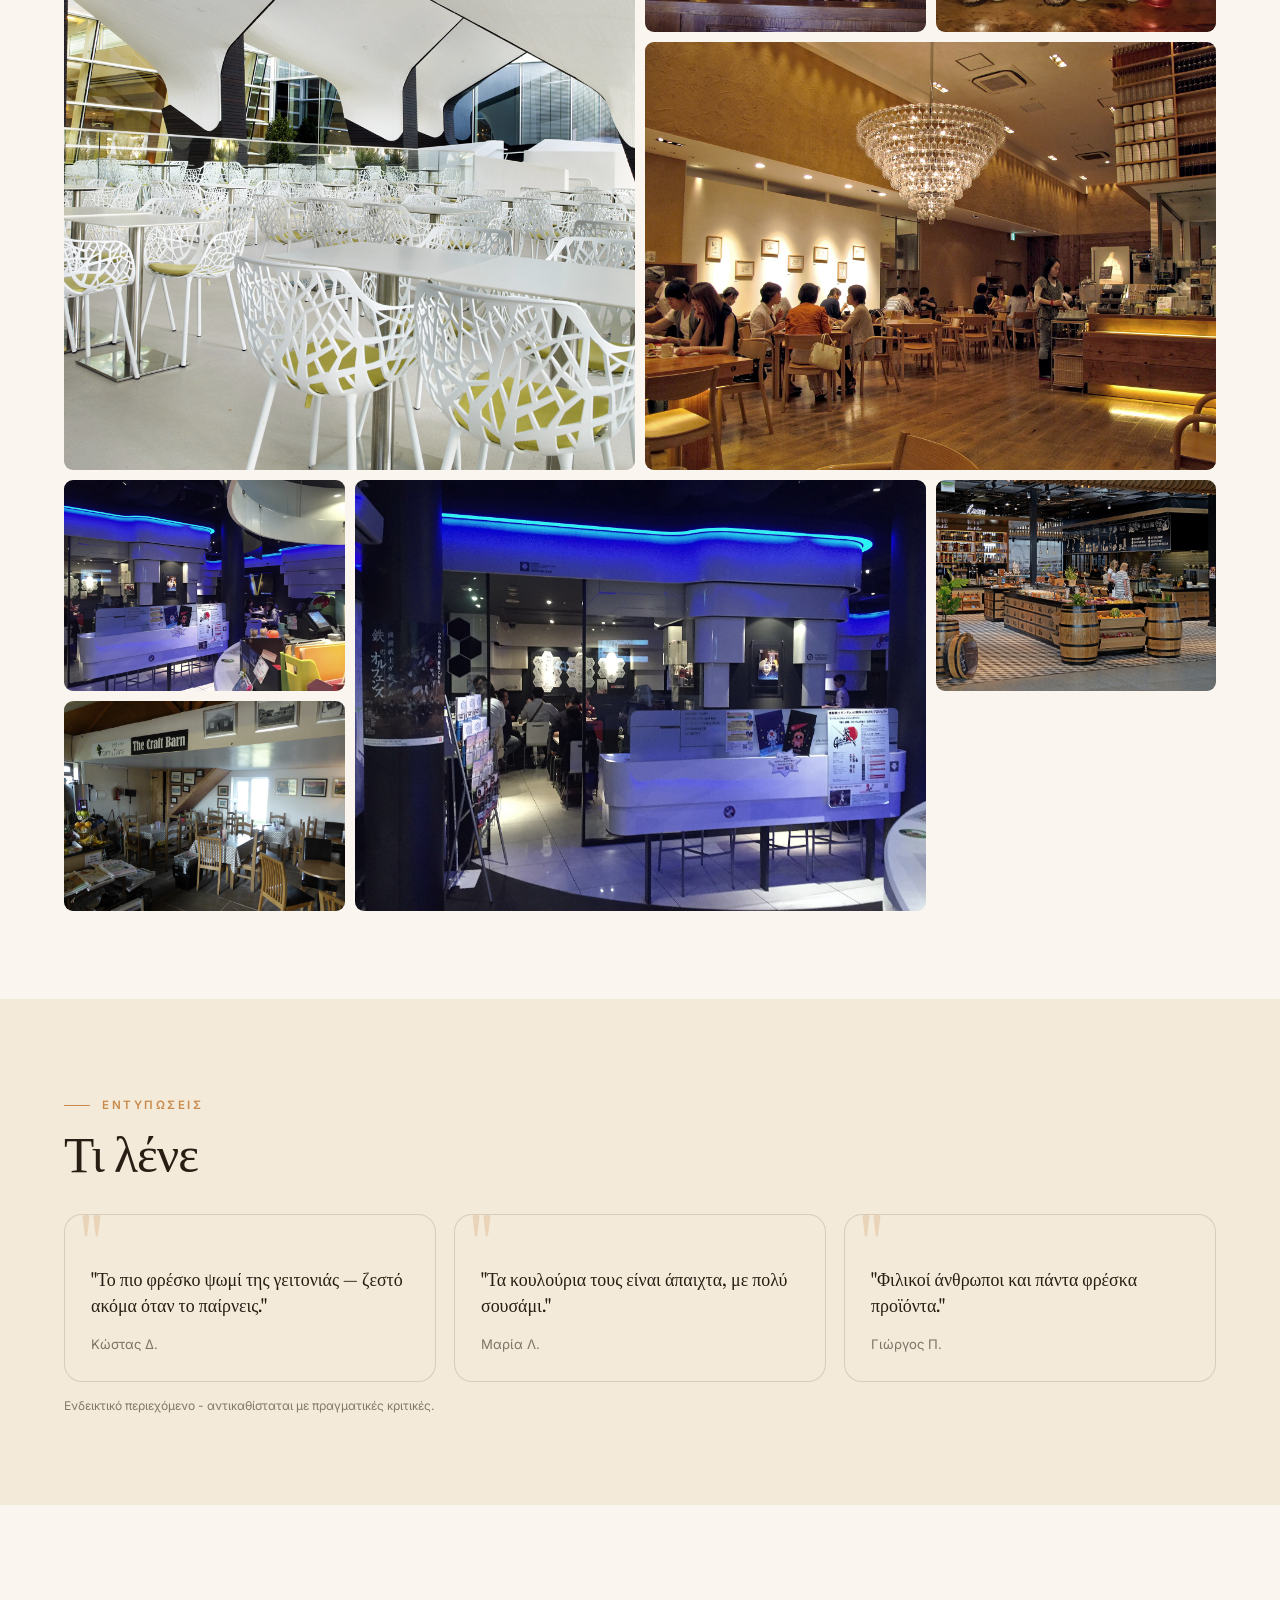
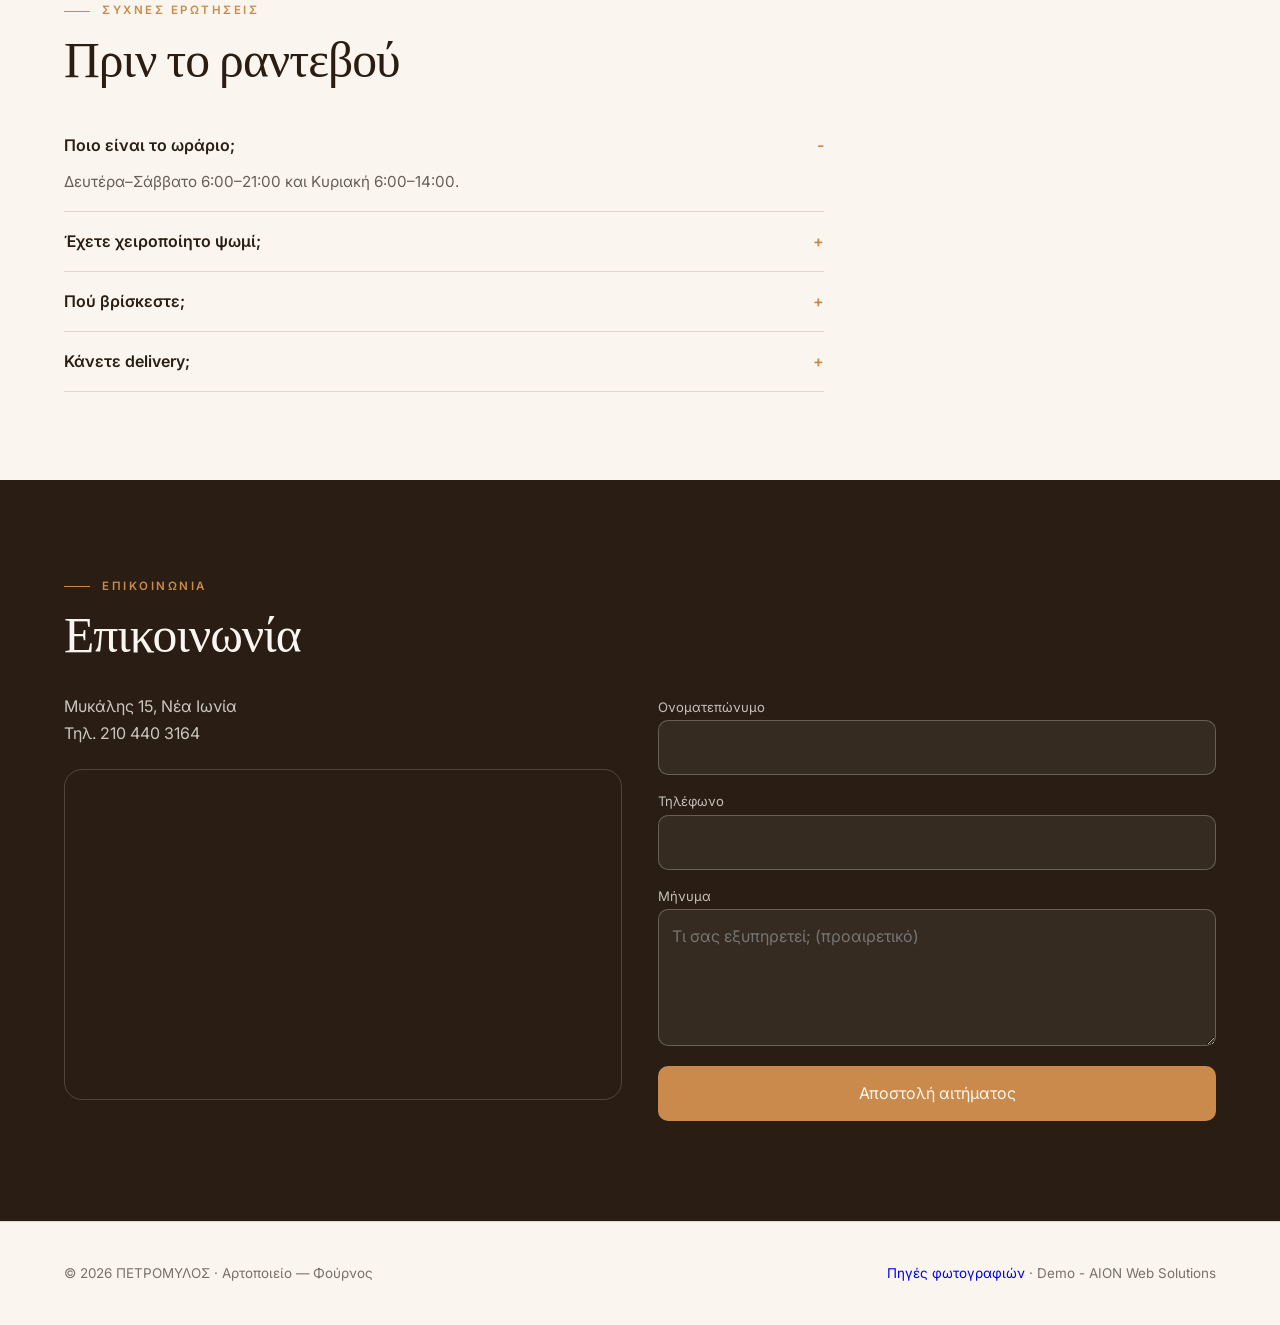
==== commit 467d5359: "update index.html" ====
--- a/index.html
+++ b/index.html
@@ -1,16 +1,16 @@
 <!doctype html>
 <html lang="el"><head>
 <meta charset="utf-8"><meta name="viewport" content="width=device-width, initial-scale=1">
-<title>ΠΕΤΡΟΜΥΛΟΣ — Αρτοποιείο — Φούρνος στο Γαλάτσι</title>
-<meta name="description" content="ΠΕΤΡΟΜΥΛΟΣ, Αρτοποιείο — Φούρνος — Μυκάλης 15, Νέα Ιωνία. Τηλέφωνο 210 440 3164.">
+<title>ΠΕΤΡΟΜΥΛΟΣ - Αρτοποιείο — Φούρνος στο Νέα Ιωνία</title>
+<meta name="description" content="ΠΕΤΡΟΜΥΛΟΣ, Αρτοποιείο — Φούρνος - Μυκάλης 15, Νέα Ιωνία. Τηλέφωνο 210 440 3164.">
 <meta name="theme-color" content="#2a1e14">
-<meta property="og:title" content="ΠΕΤΡΟΜΥΛΟΣ — Αρτοποιείο — Φούρνος">
+<meta property="og:title" content="ΠΕΤΡΟΜΥΛΟΣ - Αρτοποιείο — Φούρνος">
 <meta property="og:description" content="Μυκάλης 15, Νέα Ιωνία">
 <meta property="og:type" content="website">
 <link rel="preconnect" href="https://fonts.googleapis.com"><link rel="preconnect" href="https://fonts.gstatic.com" crossorigin>
 <link href="https://fonts.googleapis.com/css2?family=Fraunces:ital,wght@0,400;0,600;1,400&family=Inter:wght@300;400;500;600&display=swap" rel="stylesheet">
 <link rel="icon" href="data:image/svg+xml,<svg xmlns='http://www.w3.org/2000/svg' viewBox='0 0 64 64'><rect width='64' height='64' rx='14' fill='%23c98a4b'/><text x='32' y='44' font-size='30' text-anchor='middle' fill='%23faf6ef' font-family='serif'>Π</text></svg>">
-<script type="application/ld+json">{"@context":"https://schema.org","@type":"Bakery","name":"ΠΕΤΡΟΜΥΛΟΣ","address":{"@type":"PostalAddress","streetAddress":"Μυκάλης 15, Νέα Ιωνία","addressLocality":"Γαλάτσι","addressCountry":"GR"}","telephone":"210 440 3164","url":""}</script>
+<script type="application/ld+json">{"@context":"https://schema.org","@type":"Bakery","name":"ΠΕΤΡΟΜΥΛΟΣ","address":{"@type":"PostalAddress","streetAddress":"Μυκάλης 15, Νέα Ιωνία","addressLocality":"Νέα Ιωνία","addressCountry":"GR"}","telephone":"210 440 3164","url":""}</script>
 <style>
 :root{--ink:#2a1e14;--paper:#faf6ef;--accent:#c98a4b;--accent2:#a06b2f;--soft:#f3ead9;--line:color-mix(in srgb,var(--ink) 14%,transparent);--r:18px}
 *{box-sizing:border-box}html{scroll-behavior:smooth}
@@ -106,7 +106,7 @@
 details{border-bottom:1px solid var(--line);padding:16px 0}
 summary{cursor:pointer;font-weight:600;list-style:none;display:flex;justify-content:space-between;gap:12px}
 summary::after{content:'+';color:var(--accent)}
-details[open] summary::after{content:'–'}
+details[open] summary::after{content:'-'}
 details p{margin-top:10px;color:color-mix(in srgb,var(--ink) 70%,transparent);font-size:.95rem}
 .contact{background:var(--ink);color:var(--paper)}
 .cgrid{display:grid;grid-template-columns:1fr 1fr;gap:36px;margin-top:32px}
@@ -137,7 +137,7 @@
 .svc,.step,.tl,.quote{transition:background .35s ease,transform .35s ease,box-shadow .35s ease}
 .svc:hover{background:color-mix(in srgb,var(--soft) 70%,var(--paper));transform:translateY(-2px)}
 .quote{position:relative;overflow:hidden}
-.quote::before{content:'“';position:absolute;top:-6px;left:16px;font-family:'Fraunces', Georgia, serif;font-size:4.4rem;line-height:1;color:var(--accent);opacity:.22}
+.quote::before{content:'"';position:absolute;top:-6px;left:16px;font-family:'Fraunces', Georgia, serif;font-size:4.4rem;line-height:1;color:var(--accent);opacity:.22}
 .quote blockquote{position:relative;padding-top:26px}
 .g-item::after{content:'';position:absolute;inset:0;background:linear-gradient(0deg,rgba(0,0,0,.30),transparent 58%);opacity:0;transition:opacity .4s}
 .g-item:hover::after{opacity:1}
@@ -181,10 +181,10 @@
 <div class="tl-grid"><div class="tl"><div class="tl-top"><span class="tl-h">4:00</span><span class="tl-n">01</span></div><h4>Ζύμωμα</h4><p>Η ζύμη ξεκινά τη νύχτα.</p></div><div class="tl"><div class="tl-top"><span class="tl-h">5:30</span><span class="tl-n">02</span></div><h4>Ψήσιμο</h4><p>Ο φούρνος ανάβει.</p></div><div class="tl"><div class="tl-top"><span class="tl-h">6:00</span><span class="tl-n">03</span></div><h4>Φρεσκάδα</h4><p>Ζεστό ψωμί στο ράφι.</p></div><div class="tl"><div class="tl-top"><span class="tl-h">21:00</span><span class="tl-n">04</span></div><h4>Κλείσιμο</h4><p>Τελευταία φουρνιά.</p></div></div></div></section>
 
 <section id="gallery"><div class="wrap reveal"><span class="kicker">Ο χώρος</span><h2 style="margin-top:12px">Μια ματιά</h2>
-<div class="gallery"><button class="g-item g1" data-src="img/food-1.jpg" aria-label="Φωτογραφία 1"><img src="img/food-1.jpg" alt="ΠΕΤΡΟΜΥΛΟΣ — φωτογραφία 1" loading="eager"></button><button class="g-item g2" data-src="img/food-2.jpg" aria-label="Φωτογραφία 2"><img src="img/food-2.jpg" alt="ΠΕΤΡΟΜΥΛΟΣ — φωτογραφία 2" loading="eager"></button><button class="g-item g3" data-src="img/food-3.jpg" aria-label="Φωτογραφία 3"><img src="img/food-3.jpg" alt="ΠΕΤΡΟΜΥΛΟΣ — φωτογραφία 3" loading="eager"></button><button class="g-item g4" data-src="img/food-4.jpg" aria-label="Φωτογραφία 4"><img src="img/food-4.jpg" alt="ΠΕΤΡΟΜΥΛΟΣ — φωτογραφία 4" loading="lazy"></button><button class="g-item g5" data-src="img/food-5.jpg" aria-label="Φωτογραφία 5"><img src="img/food-5.jpg" alt="ΠΕΤΡΟΜΥΛΟΣ — φωτογραφία 5" loading="lazy"></button><button class="g-item g1" data-src="img/food-6.jpg" aria-label="Φωτογραφία 6"><img src="img/food-6.jpg" alt="ΠΕΤΡΟΜΥΛΟΣ — φωτογραφία 6" loading="lazy"></button><button class="g-item g2" data-src="img/food-7.jpg" aria-label="Φωτογραφία 7"><img src="img/food-7.jpg" alt="ΠΕΤΡΟΜΥΛΟΣ — φωτογραφία 7" loading="lazy"></button><button class="g-item g3" data-src="img/food-8.jpg" aria-label="Φωτογραφία 8"><img src="img/food-8.jpg" alt="ΠΕΤΡΟΜΥΛΟΣ — φωτογραφία 8" loading="lazy"></button></div></div></section>
+<div class="gallery"><button class="g-item g1" data-src="img/food-1.jpg" aria-label="Φωτογραφία 1"><img src="img/food-1.jpg" alt="ΠΕΤΡΟΜΥΛΟΣ - φωτογραφία 1" loading="eager"></button><button class="g-item g2" data-src="img/food-2.jpg" aria-label="Φωτογραφία 2"><img src="img/food-2.jpg" alt="ΠΕΤΡΟΜΥΛΟΣ - φωτογραφία 2" loading="eager"></button><button class="g-item g3" data-src="img/food-3.jpg" aria-label="Φωτογραφία 3"><img src="img/food-3.jpg" alt="ΠΕΤΡΟΜΥΛΟΣ - φωτογραφία 3" loading="eager"></button><button class="g-item g4" data-src="img/food-4.jpg" aria-label="Φωτογραφία 4"><img src="img/food-4.jpg" alt="ΠΕΤΡΟΜΥΛΟΣ - φωτογραφία 4" loading="lazy"></button><button class="g-item g5" data-src="img/food-5.jpg" aria-label="Φωτογραφία 5"><img src="img/food-5.jpg" alt="ΠΕΤΡΟΜΥΛΟΣ - φωτογραφία 5" loading="lazy"></button><button class="g-item g1" data-src="img/food-6.jpg" aria-label="Φωτογραφία 6"><img src="img/food-6.jpg" alt="ΠΕΤΡΟΜΥΛΟΣ - φωτογραφία 6" loading="lazy"></button><button class="g-item g2" data-src="img/food-7.jpg" aria-label="Φωτογραφία 7"><img src="img/food-7.jpg" alt="ΠΕΤΡΟΜΥΛΟΣ - φωτογραφία 7" loading="lazy"></button><button class="g-item g3" data-src="img/food-8.jpg" aria-label="Φωτογραφία 8"><img src="img/food-8.jpg" alt="ΠΕΤΡΟΜΥΛΟΣ - φωτογραφία 8" loading="lazy"></button></div></div></section>
 
 <section style="background:var(--soft)"><div class="wrap reveal"><span class="kicker">Εντυπώσεις</span><h2 style="margin-top:12px">Τι λένε</h2>
-<div class="quotes"><figure class="quote"><blockquote>“Το πιο φρέσκο ψωμί της γειτονιάς — ζεστό ακόμα όταν το παίρνεις.”</blockquote><figcaption>Κώστας Δ.</figcaption></figure><figure class="quote"><blockquote>“Τα κουλούρια τους είναι άπαιχτα, με πολύ σουσάμι.”</blockquote><figcaption>Μαρία Λ.</figcaption></figure><figure class="quote"><blockquote>“Φιλικοί άνθρωποι και πάντα φρέσκα προϊόντα.”</blockquote><figcaption>Γιώργος Π.</figcaption></figure></div><p class="demo-note">Ενδεικτικό περιεχόμενο — αντικαθίσταται με πραγματικές κριτικές.</p></div></section>
+<div class="quotes"><figure class="quote"><blockquote>"Το πιο φρέσκο ψωμί της γειτονιάς — ζεστό ακόμα όταν το παίρνεις."</blockquote><figcaption>Κώστας Δ.</figcaption></figure><figure class="quote"><blockquote>"Τα κουλούρια τους είναι άπαιχτα, με πολύ σουσάμι."</blockquote><figcaption>Μαρία Λ.</figcaption></figure><figure class="quote"><blockquote>"Φιλικοί άνθρωποι και πάντα φρέσκα προϊόντα."</blockquote><figcaption>Γιώργος Π.</figcaption></figure></div><p class="demo-note">Ενδεικτικό περιεχόμενο - αντικαθίσταται με πραγματικές κριτικές.</p></div></section>
 
 <section id="faq"><div class="wrap reveal"><span class="kicker">Συχνές ερωτήσεις</span><h2 style="margin-top:12px">Πριν το ραντεβού</h2><div class="faq"><details open><summary>Ποιο είναι το ωράριο;</summary><p>Δευτέρα–Σάββατο 6:00–21:00 και Κυριακή 6:00–14:00.</p></details><details ><summary>Έχετε χειροποίητο ψωμί;</summary><p>Ναι — χωριάτικο και ολικής αλέσεως, ζυμωτό στο χέρι.</p></details><details ><summary>Πού βρίσκεστε;</summary><p>Μυκάλης 15, Νέα Ιωνία 142 32.</p></details><details ><summary>Κάνετε delivery;</summary><p>Ναι — μέσω food.gr, e-food και BOX.</p></details></div></div></section>
 
@@ -204,7 +204,7 @@
 
 <footer><div class="wrap frow">
   <span>© <span id="y"></span> ΠΕΤΡΟΜΥΛΟΣ · Αρτοποιείο — Φούρνος</span>
-  <span><a href="credits.html" style="text-decoration:none">Πηγές φωτογραφιών</a> · Demo — AION Web Solutions</span>
+  <span><a href="credits.html" style="text-decoration:none">Πηγές φωτογραφιών</a> · Demo - AION Web Solutions</span>
 </div></footer>
 <a class="callbar" href="tel:2104403164">Καλέστε 210 440 3164</a>
 <div class="lb" id="lb"><button aria-label="Κλείσιμο">×</button><img alt=""></div>
@@ -246,8 +246,8 @@
     if(f._honey.value)return;
     if(n.length<2){st.textContent='Συμπληρώστε το όνομά σας.';return}
     if(!/^[0-9+()\s-]{8,}$/.test(p)){st.textContent='Συμπληρώστε έγκυρο τηλέφωνο.';return}
-    st.textContent='Αποστολή…';
-    try{var r=await fetch('https://formsubmit.co/ajax/info@aionweb.gr',{method:'POST',headers:{'Content-Type':'application/json','Accept':'application/json'},body:JSON.stringify({_subject:'Νέο αίτημα — ΠΕΤΡΟΜΥΛΟΣ (demo)',name:n,phone:p,message:m,_template:'table'})});
+    st.textContent='Αποστολή...';
+    try{var r=await fetch('https://formsubmit.co/ajax/info@aionweb.gr',{method:'POST',headers:{'Content-Type':'application/json','Accept':'application/json'},body:JSON.stringify({_subject:'Νέο αίτημα - ΠΕΤΡΟΜΥΛΟΣ (demo)',name:n,phone:p,message:m,_template:'table'})});
       if(!r.ok)throw 0;st.textContent='Το αίτημα στάλθηκε. Θα επικοινωνήσουμε.';f.reset();
     }catch(x){st.textContent='Δεν ολοκληρώθηκε. Καλέστε τηλεφωνικά.'}
   });
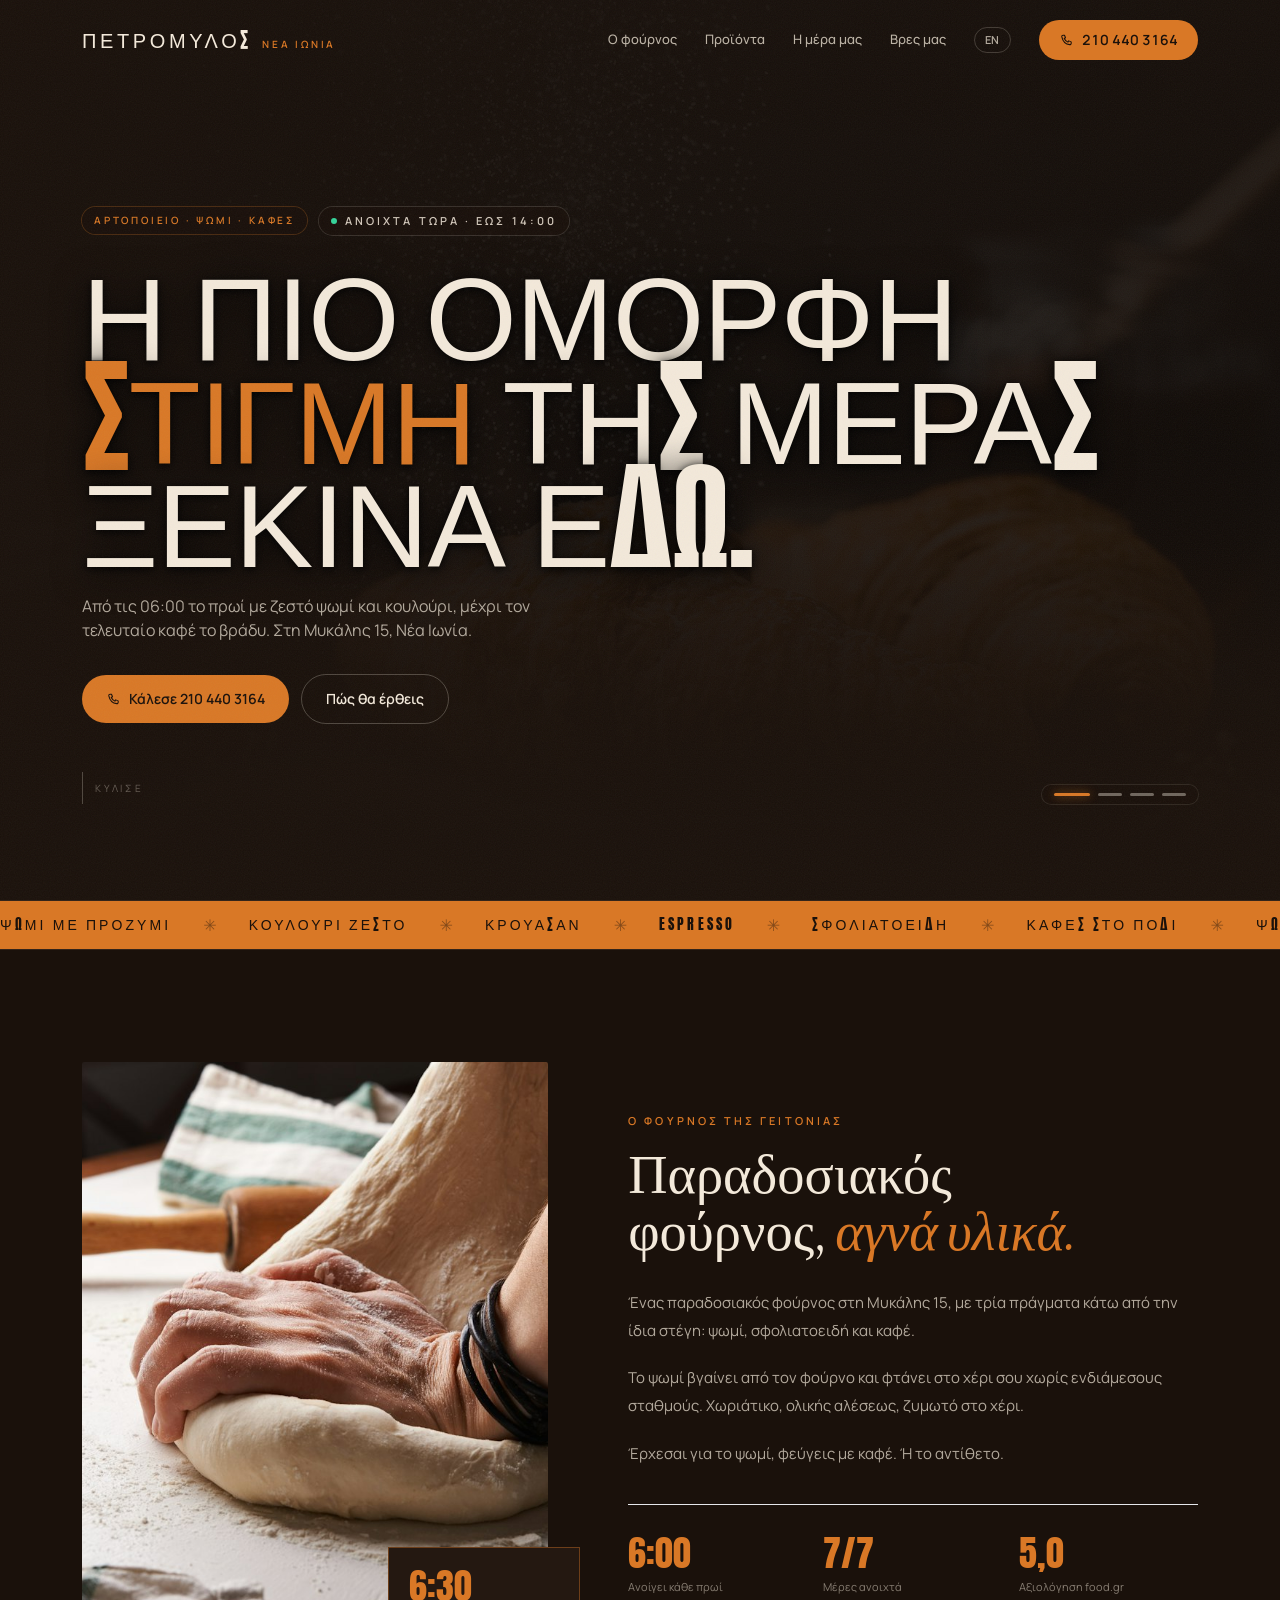
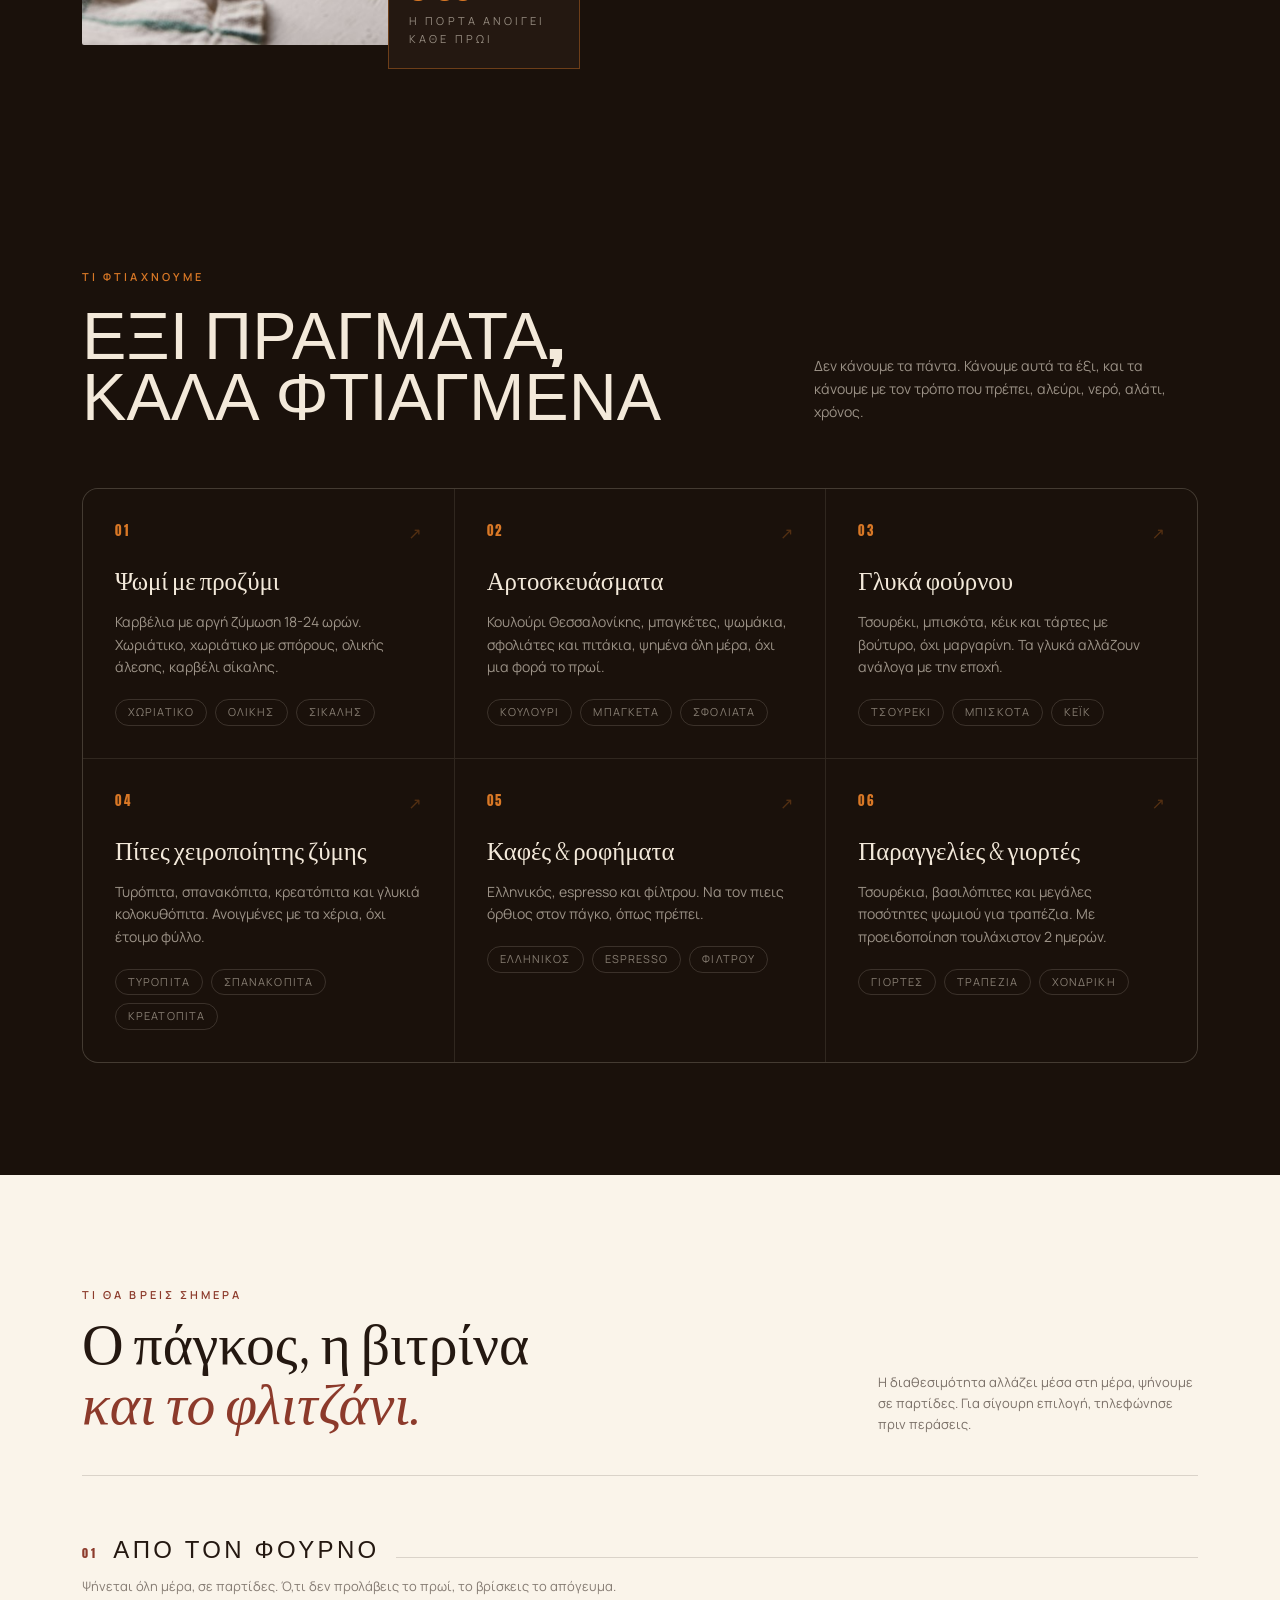
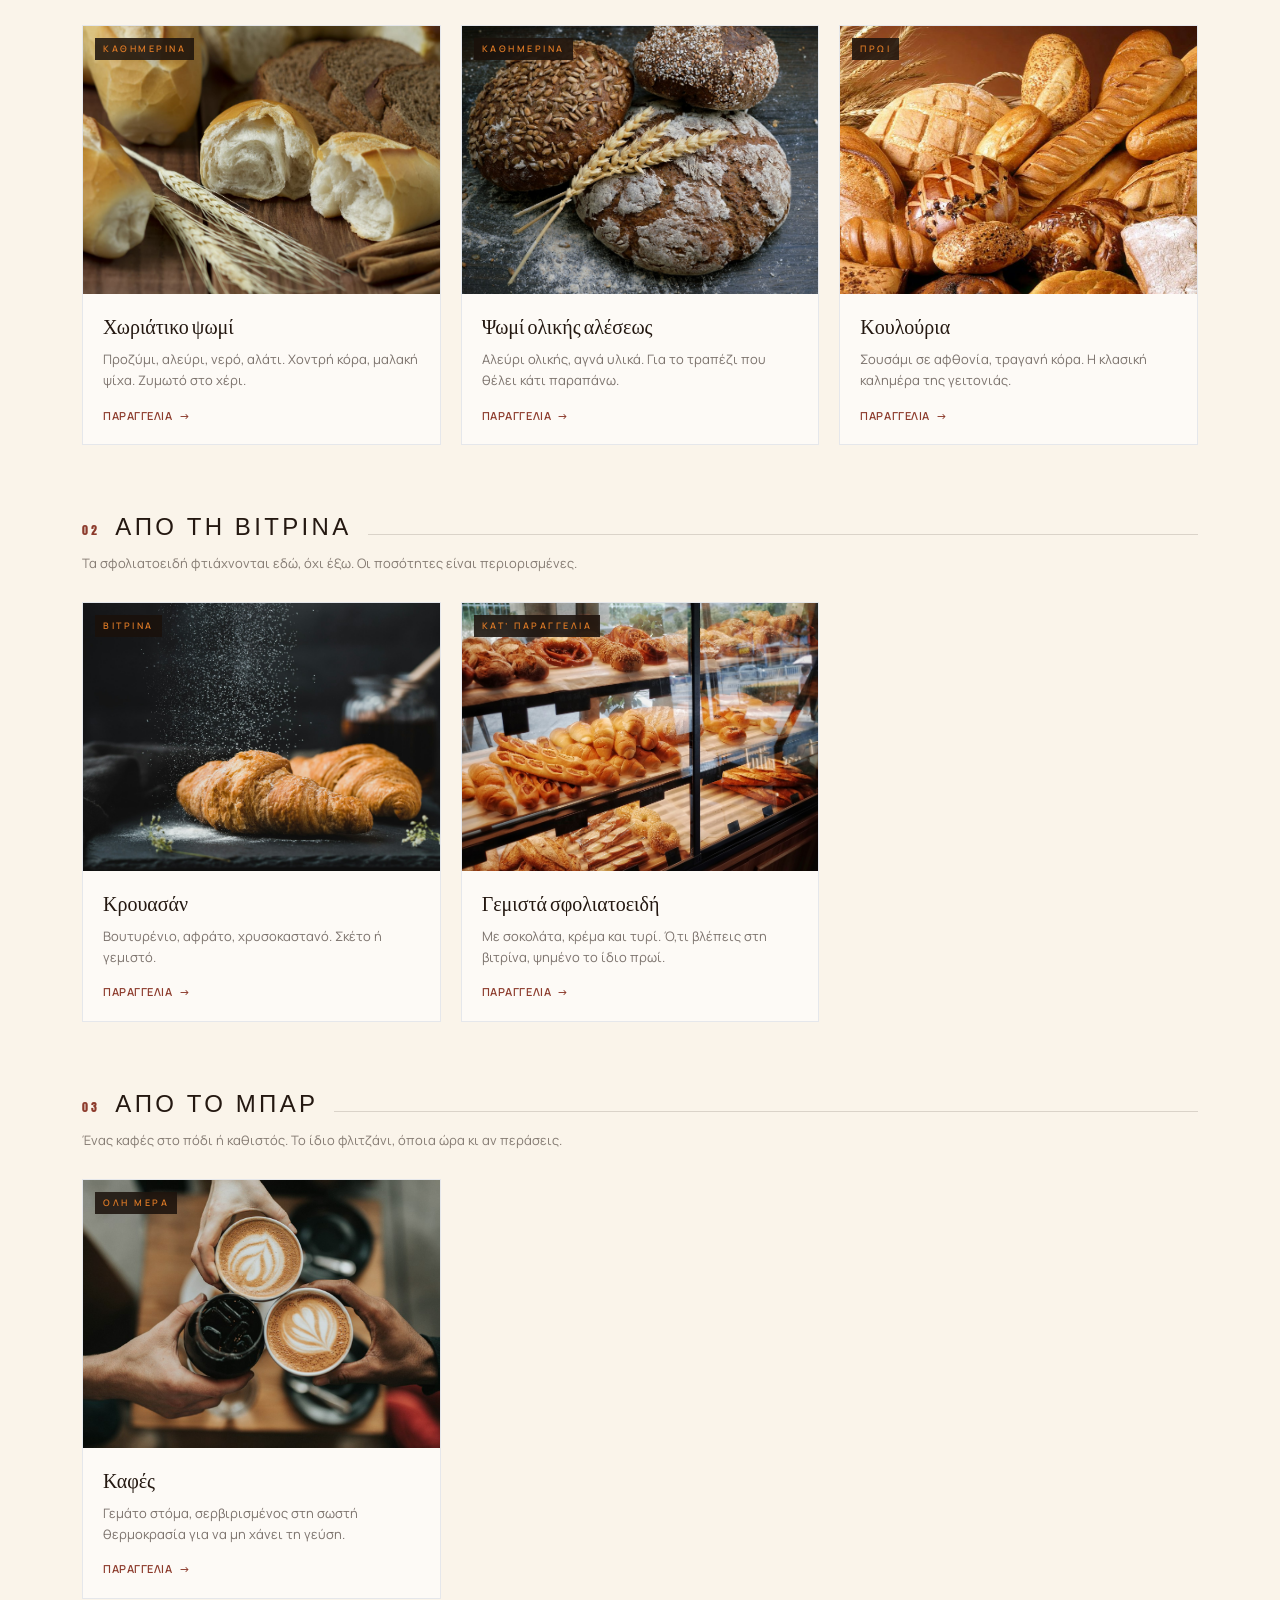
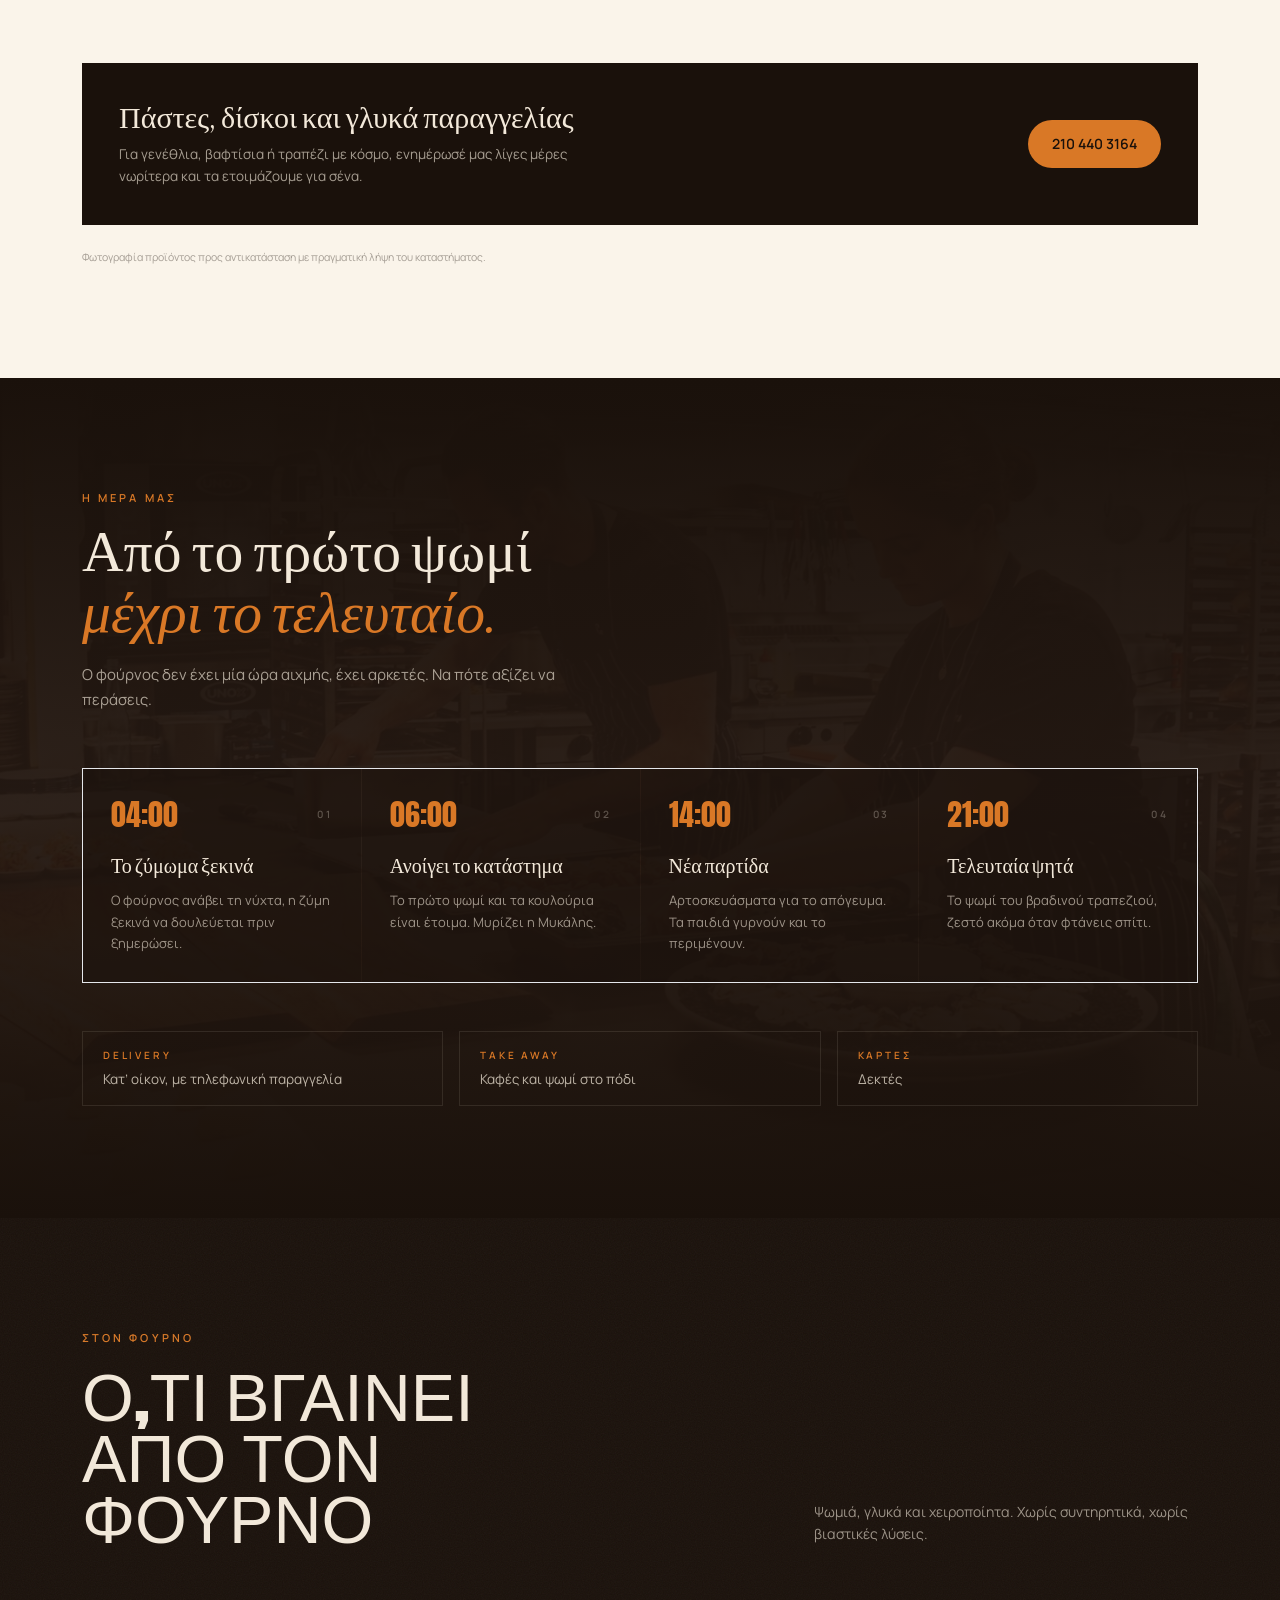
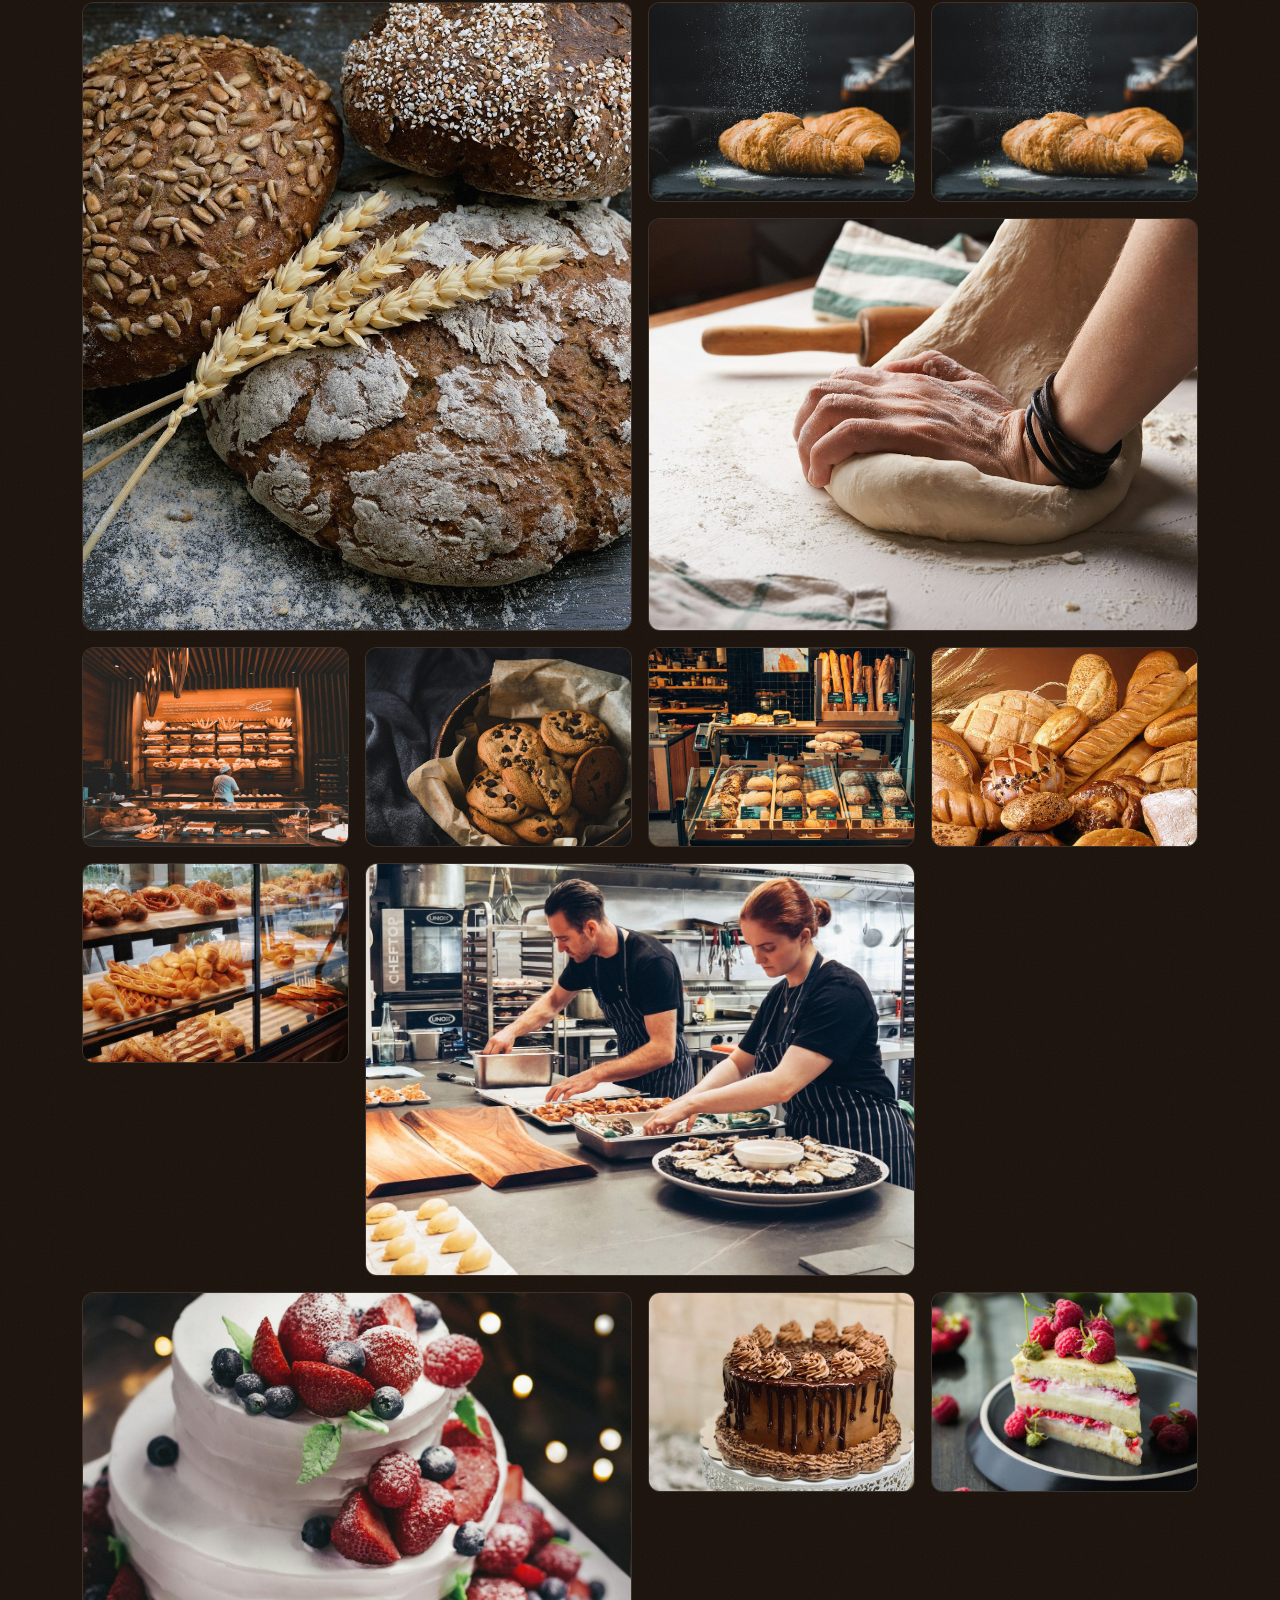
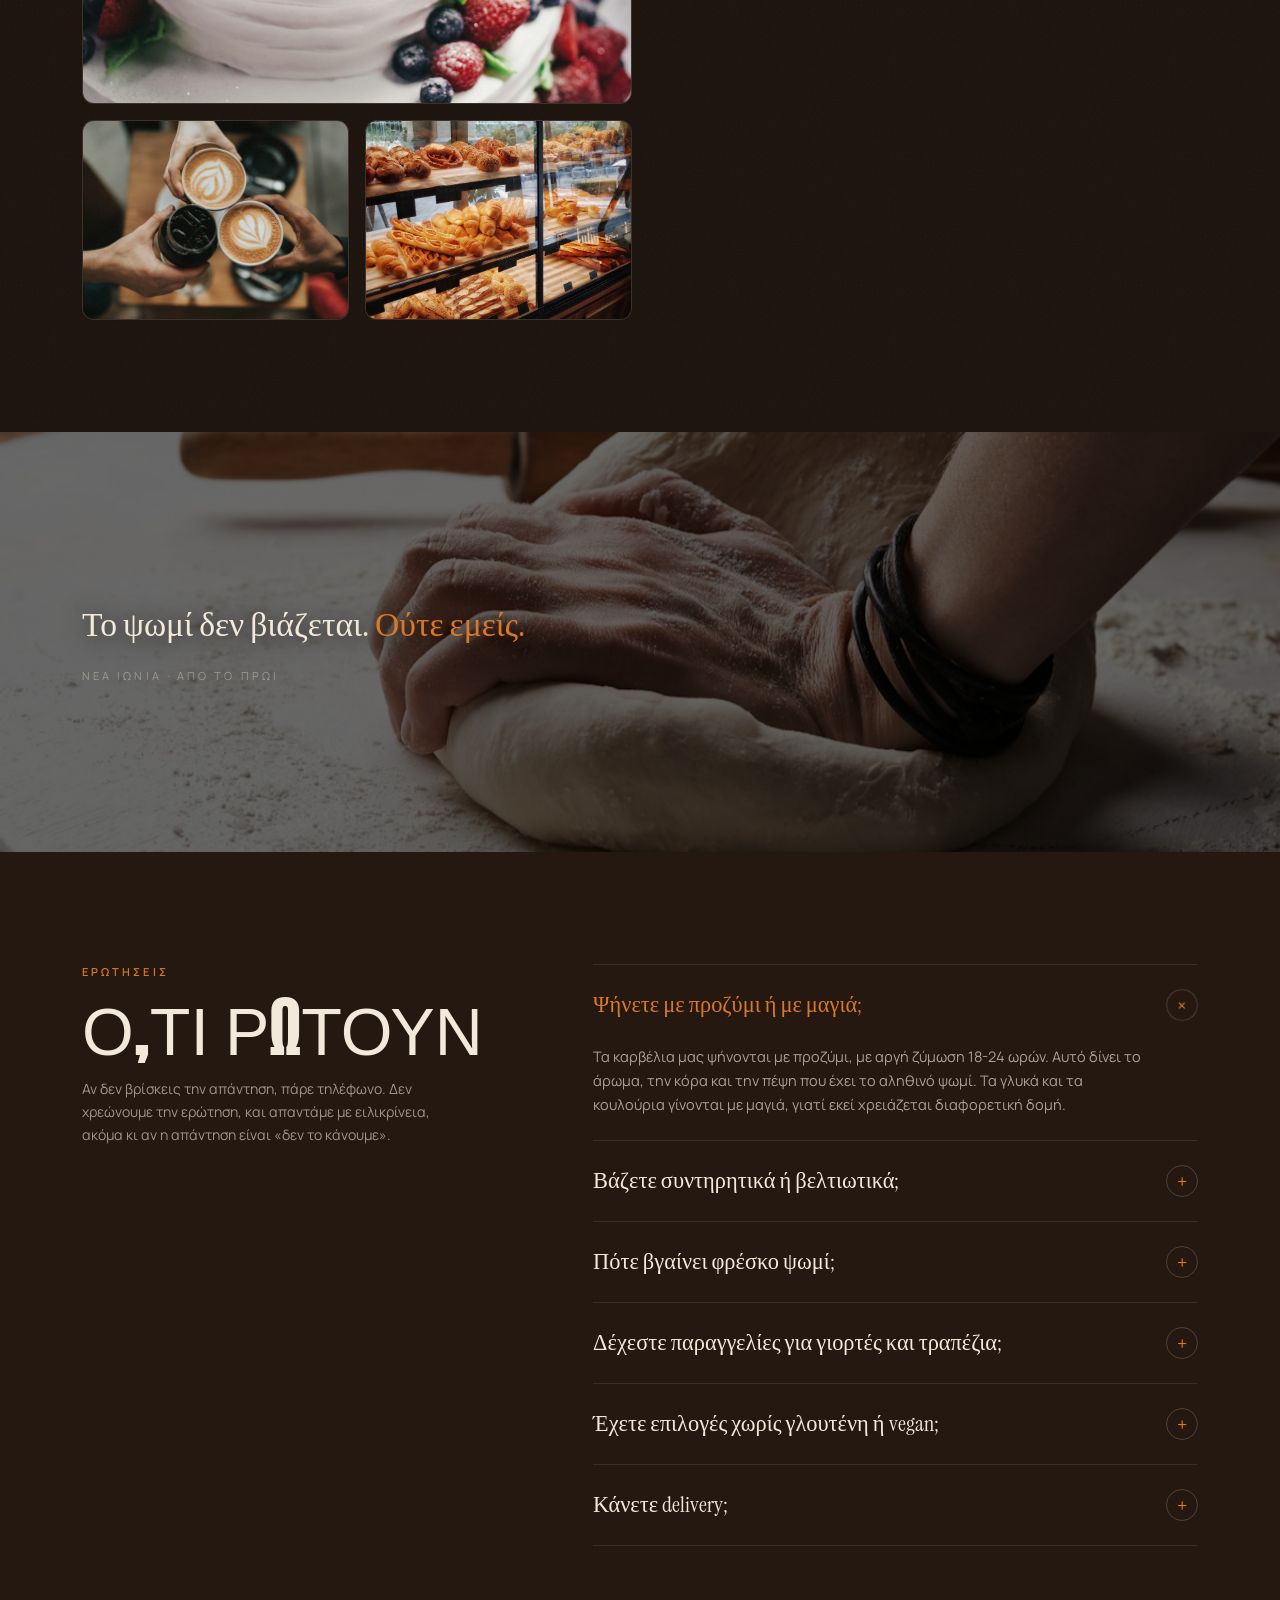
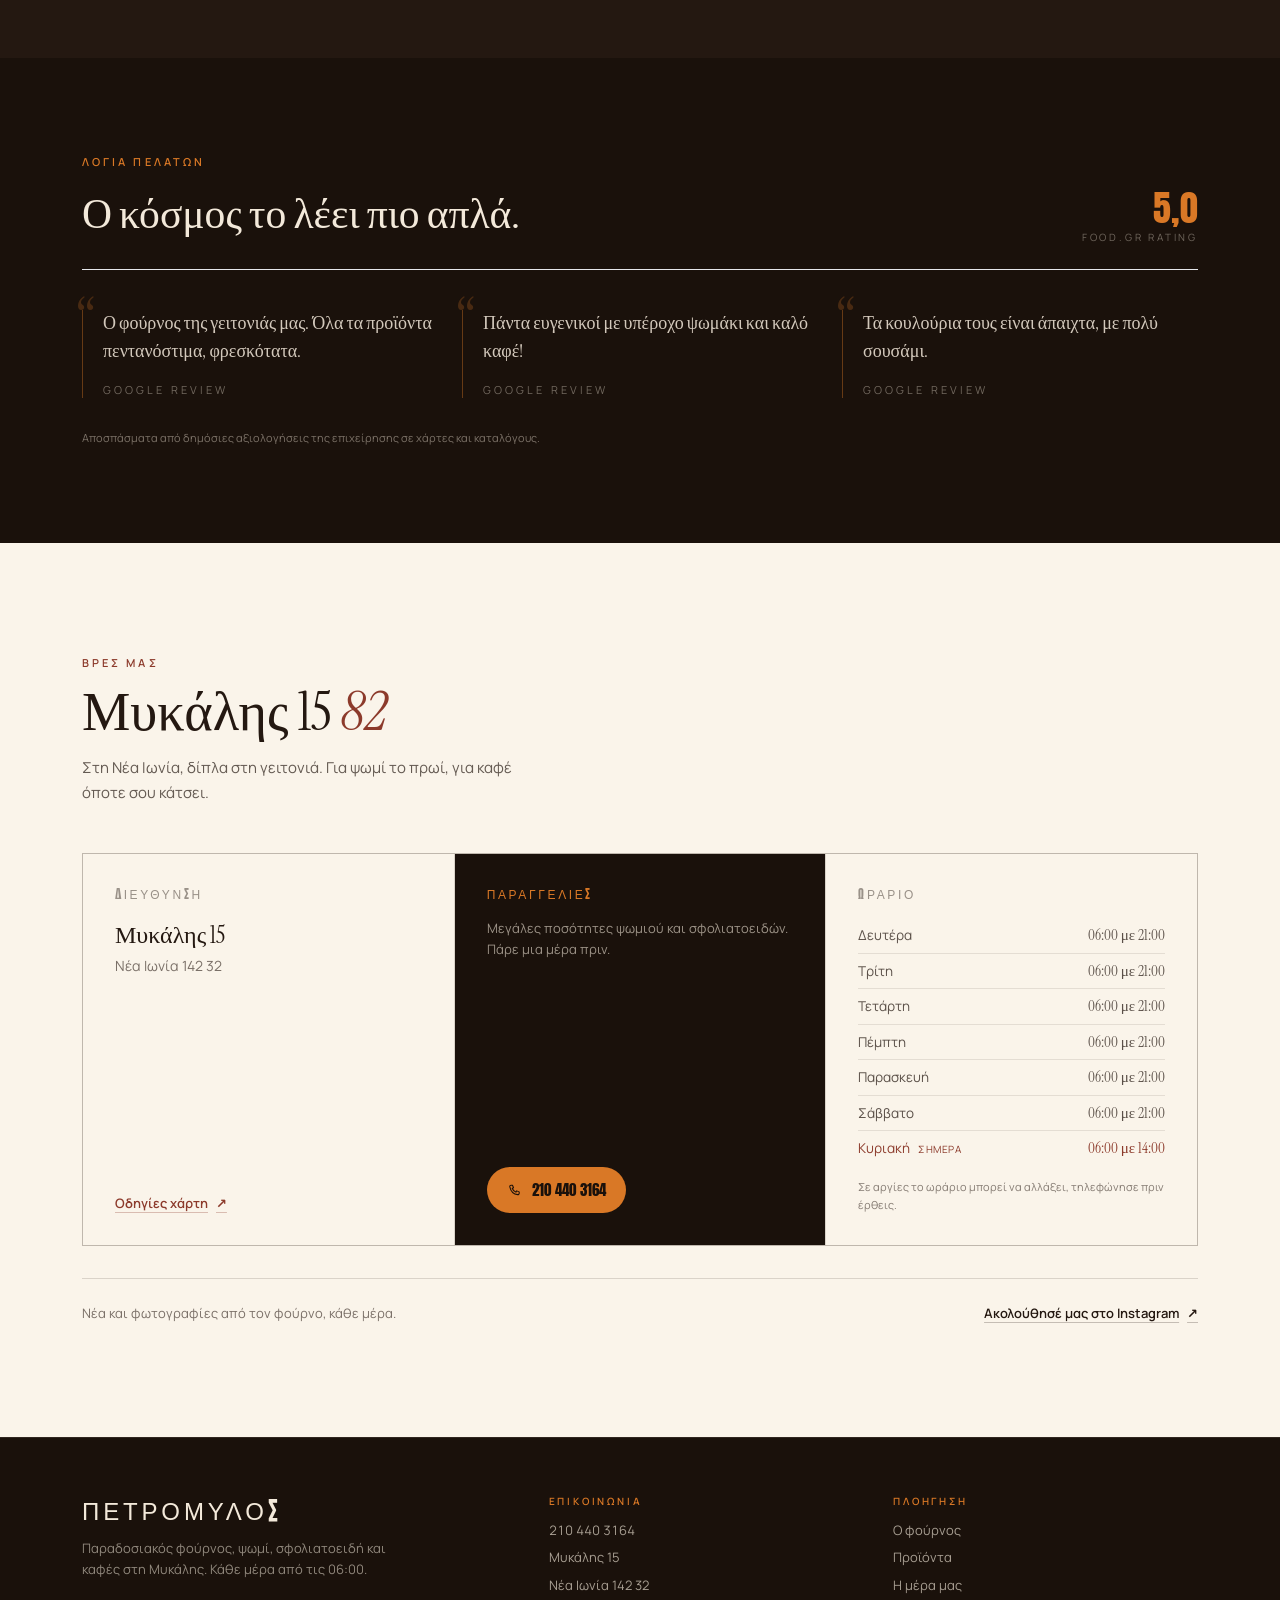
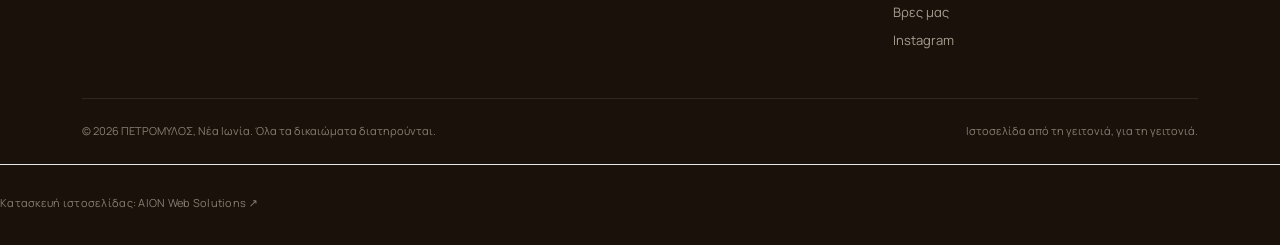
==== commit 37fd8d6c: "update index.html" ====
--- a/index.html
+++ b/index.html
@@ -1,256 +1,83 @@
-<!doctype html>
-<html lang="el"><head>
-<meta charset="utf-8"><meta name="viewport" content="width=device-width, initial-scale=1">
-<title>ΠΕΤΡΟΜΥΛΟΣ - Αρτοποιείο — Φούρνος στο Νέα Ιωνία</title>
-<meta name="description" content="ΠΕΤΡΟΜΥΛΟΣ, Αρτοποιείο — Φούρνος - Μυκάλης 15, Νέα Ιωνία. Τηλέφωνο 210 440 3164.">
-<meta name="theme-color" content="#2a1e14">
-<meta property="og:title" content="ΠΕΤΡΟΜΥΛΟΣ - Αρτοποιείο — Φούρνος">
-<meta property="og:description" content="Μυκάλης 15, Νέα Ιωνία">
-<meta property="og:type" content="website">
-<link rel="preconnect" href="https://fonts.googleapis.com"><link rel="preconnect" href="https://fonts.gstatic.com" crossorigin>
-<link href="https://fonts.googleapis.com/css2?family=Fraunces:ital,wght@0,400;0,600;1,400&family=Inter:wght@300;400;500;600&display=swap" rel="stylesheet">
-<link rel="icon" href="data:image/svg+xml,<svg xmlns='http://www.w3.org/2000/svg' viewBox='0 0 64 64'><rect width='64' height='64' rx='14' fill='%23c98a4b'/><text x='32' y='44' font-size='30' text-anchor='middle' fill='%23faf6ef' font-family='serif'>Π</text></svg>">
-<script type="application/ld+json">{"@context":"https://schema.org","@type":"Bakery","name":"ΠΕΤΡΟΜΥΛΟΣ","address":{"@type":"PostalAddress","streetAddress":"Μυκάλης 15, Νέα Ιωνία","addressLocality":"Νέα Ιωνία","addressCountry":"GR"}","telephone":"210 440 3164","url":""}</script>
-<style>
-:root{--ink:#2a1e14;--paper:#faf6ef;--accent:#c98a4b;--accent2:#a06b2f;--soft:#f3ead9;--line:color-mix(in srgb,var(--ink) 14%,transparent);--r:18px}
-*{box-sizing:border-box}html{scroll-behavior:smooth}
-body{margin:0;background:var(--paper);color:var(--ink);font-family:'Inter', system-ui, sans-serif;line-height:1.7;-webkit-font-smoothing:antialiased;overflow-x:hidden}
-img{display:block;max-width:100%}
-.wrap{width:min(1180px,90vw);margin:0 auto}
-h1,h2,h3,h4{font-family:'Fraunces', Georgia, serif;line-height:1.06;letter-spacing:-.02em;margin:0}
-h1{font-size:clamp(2.6rem,6.6vw,5.4rem);font-weight:400}
-h2{font-size:clamp(1.9rem,4vw,3.1rem);font-weight:400}
-h3{font-size:1.12rem;letter-spacing:0}
-p{margin:0}
-.kicker{font-size:.72rem;letter-spacing:.22em;text-transform:uppercase;color:var(--accent);font-weight:600}
-header{position:fixed;inset:0 0 auto;z-index:60;background:var(--paper);border-bottom:1px solid transparent;box-shadow:0 1px 0 color-mix(in srgb,var(--ink) 8%,transparent)}
-.nav{display:flex;align-items:center;justify-content:space-between;gap:16px;padding:14px 0}
-.wordmark{display:flex;align-items:center;gap:10px;font-family:'Fraunces', Georgia, serif;font-size:1.15rem;text-decoration:none}
-.wm{width:38px;height:38px;border-radius:10px;background:var(--accent);color:var(--paper);display:grid;place-items:center;font-size:1.05rem}
-.nav-links{display:flex;gap:22px;font-size:.9rem}
-.nav-links a{text-decoration:none;color:color-mix(in srgb,var(--ink) 76%,transparent)}
-.tel{display:inline-flex;align-items:center;gap:8px;background:var(--ink);color:var(--paper);text-decoration:none;padding:11px 18px;border-radius:999px;font-size:.9rem;font-weight:500}
-@media(max-width:820px){.nav-links{display:none}}
-.hero{position:relative;height:86vh;min-height:560px;display:grid;align-items:end;overflow:hidden;color:var(--paper)}
-.slide{position:absolute;inset:0;opacity:0;transform:scale(1.04);transition:opacity 1.1s ease,transform 7s linear}
-.slide.on{opacity:1;transform:scale(1)}
-.slide img{width:100%;height:100%;object-fit:cover;filter:saturate(.75) contrast(1.02)}
-.scrim{position:absolute;inset:0;background:linear-gradient(90deg,color-mix(in srgb,var(--ink) 92%,transparent) 0%,color-mix(in srgb,var(--ink) 62%,transparent) 46%,color-mix(in srgb,var(--ink) 12%,transparent) 100%),linear-gradient(0deg,var(--ink) 0%,transparent 42%)}
-.hero-in{position:relative;z-index:2;padding-bottom:56px;width:100%}
-.hero h1{max-width:15ch;margin:14px 0 18px}
-.hero .lead{max-width:46ch;color:color-mix(in srgb,var(--paper) 82%,transparent);font-size:1.02rem}
-.hero-cta{display:flex;gap:12px;flex-wrap:wrap;margin-top:26px}
-.btn{display:inline-flex;align-items:center;gap:10px;padding:14px 22px;border-radius:999px;text-decoration:none;font-weight:600;font-size:.95rem;border:1px solid transparent;transition:.25s}
-.btn.solid{background:var(--accent);color:var(--paper)}
-.btn.line{border-color:color-mix(in srgb,var(--paper) 40%,transparent);color:var(--paper)}
-.btn:hover{transform:translateY(-3px)}
-.dots{position:absolute;right:max(5vw,24px);bottom:26px;display:flex;gap:8px;z-index:3}
-.dots button{width:38px;height:2px;background:rgba(255,255,255,.30);border:0;padding:0;cursor:pointer}
-.dots button.on{background:#fff}
-.marquee{border-block:1px solid var(--line);overflow:hidden;background:var(--soft)}
-.marquee-track{display:flex;gap:28px;width:max-content;padding:14px 0;animation:mq 26s linear infinite;font-family:'Fraunces', Georgia, serif;font-size:1rem;color:color-mix(in srgb,var(--ink) 88%,transparent)}
-.marquee-track i{color:var(--accent);font-style:normal}
-@keyframes mq{to{transform:translateX(-50%)}}
-@media(prefers-reduced-motion:reduce){.marquee-track{animation:none}}
-section{padding:88px 0}
-.reveal{opacity:0;transform:translateY(24px);transition:opacity .7s ease,transform .7s ease}
-.reveal.in{opacity:1;transform:none}
-.about{display:grid;grid-template-columns:1.05fr .95fr;gap:56px;align-items:center}
-@media(max-width:900px){.about{grid-template-columns:1fr;gap:32px}}
-.about-media{position:relative;aspect-ratio:4/3;border-radius:var(--r);overflow:hidden}
-.about-media img{position:absolute;inset:0;width:100%;height:100%;object-fit:cover;opacity:0;transition:opacity 1.2s ease}
-.about-media img.on{opacity:1}
-.svc-grid{display:grid;grid-template-columns:repeat(3,1fr);gap:1px;background:var(--line);border:1px solid var(--line);border-radius:var(--r);overflow:hidden;margin-top:40px}
-@media(max-width:900px){.svc-grid{grid-template-columns:1fr 1fr}}
-@media(max-width:560px){.svc-grid{grid-template-columns:1fr}}
-.svc{background:var(--paper);padding:30px 26px}
-.svc-n{font-size:.72rem;color:var(--accent);letter-spacing:.16em}
-.svc h3{margin:12px 0 8px}.svc p{color:color-mix(in srgb,var(--ink) 66%,transparent);font-size:.94rem}
-.dark{background:var(--ink);color:var(--paper);position:relative;overflow:hidden}
-.dark::before{content:'';position:absolute;inset:0;background:radial-gradient(120% 90% at 12% 0%,color-mix(in srgb,var(--accent) 26%,transparent),transparent 60%)}
-.dark .wrap{position:relative}
-.steps{display:grid;grid-template-columns:repeat(4,1fr);gap:1px;background:color-mix(in srgb,var(--paper) 16%,transparent);margin-top:40px}
-@media(max-width:900px){.steps{grid-template-columns:1fr 1fr}}
-.step{background:var(--ink);padding:26px 22px}
-.step-n{color:var(--accent);font-size:.8rem}
-.step h3{color:var(--paper);margin:10px 0 6px}
-.step p{color:color-mix(in srgb,var(--paper) 66%,transparent);font-size:.9rem}
-.tl-grid{display:grid;grid-template-columns:repeat(4,1fr);gap:1px;background:color-mix(in srgb,var(--paper) 18%,transparent);margin-top:38px}
-@media(max-width:900px){.tl-grid{grid-template-columns:1fr 1fr}}
-.tl{background:var(--ink);padding:24px 20px;position:relative;overflow:hidden}
-.tl::after{content:'';position:absolute;left:0;bottom:0;height:2px;width:0;background:var(--accent);transition:width .5s}
-.tl:hover::after{width:100%}
-.tl-top{display:flex;justify-content:space-between;align-items:baseline}
-.tl-h{font-family:'Fraunces', Georgia, serif;font-size:1.6rem;color:var(--accent)}
-.tl-n{font-size:.7rem;color:color-mix(in srgb,var(--paper) 45%,transparent)}
-.tl h4{color:var(--paper);margin:8px 0 6px;font-size:1rem}
-.tl p{color:color-mix(in srgb,var(--paper) 62%,transparent);font-size:.86rem}
-.stats{display:grid;grid-template-columns:repeat(3,1fr);gap:20px;margin-top:34px}
-.stat{border-top:1px solid var(--line);padding-top:16px}
-.stat b{display:block;font-family:'Fraunces', Georgia, serif;font-size:2.4rem;line-height:1}
-.stat span{font-size:.82rem;color:color-mix(in srgb,var(--ink) 60%,transparent)}
-.gallery{display:grid;grid-template-columns:repeat(4,1fr);gap:10px;margin-top:36px}
-.g1{grid-column:span 2;grid-row:span 2}.g4{grid-column:span 2}
-@media(max-width:900px){.gallery{grid-template-columns:repeat(2,1fr)}.g1,.g4{grid-column:span 2;grid-row:auto}}
-.g-item{position:relative;overflow:hidden;border:0;padding:0;background:var(--soft);cursor:zoom-in;border-radius:calc(var(--r) / 2);aspect-ratio:4/3}
-.g1 .g-item,.g1{aspect-ratio:auto}
-.g-item img{width:100%;height:100%;object-fit:cover;transition:transform .6s,filter .6s;filter:saturate(.8)}
-.g-item:hover img{transform:scale(1.05);filter:saturate(1)}
-.quotes{display:grid;grid-template-columns:repeat(3,1fr);gap:18px;margin-top:34px}
-@media(max-width:900px){.quotes{display:flex;overflow-x:auto;scroll-snap-type:x mandatory;gap:14px;scrollbar-width:none}.quotes::-webkit-scrollbar{display:none}.quotes .quote{flex:0 0 88%;scroll-snap-align:center}}
-.quote{margin:0;background:var(--soft);border:1px solid var(--line);border-radius:var(--r);padding:26px}
-.quote blockquote{margin:0;font-family:'Fraunces', Georgia, serif;font-size:1.12rem;line-height:1.45}
-.quote figcaption{margin-top:14px;font-size:.82rem;color:color-mix(in srgb,var(--ink) 58%,transparent)}
-.demo-note{font-size:.75rem;color:color-mix(in srgb,var(--ink) 55%,transparent);margin-top:14px}
-.faq{max-width:760px;margin-top:30px}
-details{border-bottom:1px solid var(--line);padding:16px 0}
-summary{cursor:pointer;font-weight:600;list-style:none;display:flex;justify-content:space-between;gap:12px}
-summary::after{content:'+';color:var(--accent)}
-details[open] summary::after{content:'-'}
-details p{margin-top:10px;color:color-mix(in srgb,var(--ink) 70%,transparent);font-size:.95rem}
-.contact{background:var(--ink);color:var(--paper)}
-.cgrid{display:grid;grid-template-columns:1fr 1fr;gap:36px;margin-top:32px}
-@media(max-width:900px){.cgrid{grid-template-columns:1fr}}
-form{display:grid;gap:12px}
-label{font-size:.82rem;color:color-mix(in srgb,var(--paper) 75%,transparent)}
-input,textarea{width:100%;padding:13px;border-radius:10px;border:1px solid color-mix(in srgb,var(--paper) 26%,transparent);background:color-mix(in srgb,var(--paper) 6%,transparent);color:var(--paper);font:inherit}
-button.send{padding:14px;border-radius:10px;border:0;background:var(--accent);color:var(--paper);font-weight:700;font:inherit;cursor:pointer}
-.map{border-radius:var(--r);overflow:hidden;border:1px solid color-mix(in srgb,var(--paper) 18%,transparent);min-height:320px}
-.map iframe{width:100%;height:100%;min-height:320px;border:0;filter:grayscale(.35) contrast(1.05)}
-footer{padding:40px 0;border-top:1px solid var(--line);font-size:.84rem;color:color-mix(in srgb,var(--ink) 62%,transparent)}
-.frow{display:flex;justify-content:space-between;gap:14px;flex-wrap:wrap}
-.callbar{position:fixed;bottom:0;left:0;right:0;z-index:70;display:none;background:var(--accent);color:var(--paper);text-align:center;padding:14px;text-decoration:none;font-weight:600}
-@media(max-width:820px){.callbar{display:block}body{padding-bottom:52px}}
-.lb{position:fixed;inset:0;background:color-mix(in srgb,var(--ink) 92%,transparent);display:none;place-items:center;z-index:90;padding:24px}
-.lb.on{display:grid}
-.lb img{max-height:86vh;max-width:92vw;border-radius:8px}
-.lb button{position:absolute;top:18px;right:22px;background:none;border:0;color:var(--paper);font-size:2rem;cursor:pointer}
-
-/* refinement */
-body::after{content:'';position:fixed;inset:0;pointer-events:none;z-index:1;opacity:.03;background-image:url("data:image/svg+xml;utf8,<svg xmlns='http://www.w3.org/2000/svg' width='140' height='140'><filter id='n'><feTurbulence type='fractalNoise' baseFrequency='.85' numOctaves='3'/></filter><rect width='140' height='140' filter='url(%23n)' opacity='.55'/></svg>")}
-.wordmark{font-size:.84rem;letter-spacing:.2em;text-transform:uppercase;font-weight:500}
-.wm{background:transparent;border:1px solid color-mix(in srgb,var(--accent) 70%,transparent);color:var(--accent);font-size:.92rem;border-radius:2px}
-h1{line-height:.98}
-.kicker{display:inline-flex;align-items:center;gap:12px}
-.kicker::before{content:'';width:26px;height:1px;background:var(--accent);display:inline-block}
-.marquee-track{font-size:.7rem;letter-spacing:.18em;opacity:.58;padding:8px 0}
-.svc,.step,.tl,.quote{transition:background .35s ease,transform .35s ease,box-shadow .35s ease}
-.svc:hover{background:color-mix(in srgb,var(--soft) 70%,var(--paper));transform:translateY(-2px)}
-.quote{position:relative;overflow:hidden}
-.quote::before{content:'"';position:absolute;top:-6px;left:16px;font-family:'Fraunces', Georgia, serif;font-size:4.4rem;line-height:1;color:var(--accent);opacity:.22}
-.quote blockquote{position:relative;padding-top:26px}
-.g-item::after{content:'';position:absolute;inset:0;background:linear-gradient(0deg,rgba(0,0,0,.30),transparent 58%);opacity:0;transition:opacity .4s}
-.g-item:hover::after{opacity:1}
-:focus-visible{outline:2px solid var(--accent);outline-offset:3px;border-radius:2px}
-.hero h1{text-shadow:0 2px 30px rgba(0,0,0,.25)}
-</style></head>
-<body>
-<header><div class="wrap nav">
-  <a class="wordmark" href="#top"><span class="wm">Π</span>ΠΕΤΡΟΜΥΛΟΣ</a>
-  <nav class="nav-links"><a href="#ypiresies">Υπηρεσίες</a><a href="#proseggisi">Προσέγγιση</a><a href="#gallery">Χώρος</a><a href="#faq">Συχνές ερωτήσεις</a><a href="#epikoinonia">Επικοινωνία</a></nav>
-  <a class="tel" href="tel:2104403164">210 440 3164</a>
-</div></header>
-
-<div class="hero" id="top">
-  <div class="slide on"><img src="img/food-1.jpg" alt="ΠΕΤΡΟΜΥΛΟΣ" ><div class="scrim"></div></div><div class="slide "><img src="img/food-2.jpg" alt="ΠΕΤΡΟΜΥΛΟΣ" loading="lazy"><div class="scrim"></div></div><div class="slide "><img src="img/food-3.jpg" alt="ΠΕΤΡΟΜΥΛΟΣ" loading="lazy"><div class="scrim"></div></div>
-  <div class="hero-in"><div class="wrap">
-    <span class="kicker">Αρτοποιείο — Φούρνος · Γαλάτσι</span>
-    <h1>Παραδοσιακός<br>φούρνος<br>στη Νέα Ιωνία</h1>
-    <p class="lead">Φρέσκο ψωμί, κουλούρια και σφολιατοειδή με αγνά υλικά. Καθημερινά 6:00–21:00.</p>
-    <div class="hero-cta"><a class="btn solid" href="tel:2104403164">Καλέστε τώρα</a><a class="btn line" href="#epikoinonia">Ζητήστε ραντεβού</a></div>
-  </div></div>
-  <div class="dots"><button class="on" aria-label="Διαφάνεια 1"></button><button class="" aria-label="Διαφάνεια 2"></button><button class="" aria-label="Διαφάνεια 3"></button></div>
-</div>
-
-<div class="marquee"><div class="marquee-track"><span>Ψωμί ημέρας <i>◆</i> Κουλούρια <i>◆</i> Κρουασάν <i>◆</i> Χειροποίητο ψωμί <i>◆</i> Καφές <i>◆</i> Σφολιατοειδή</span><span>Ψωμί ημέρας <i>◆</i> Κουλούρια <i>◆</i> Κρουασάν <i>◆</i> Χειροποίητο ψωμί <i>◆</i> Καφές <i>◆</i> Σφολιατοειδή</span></div></div>
-
-<section class="about-wrap"><div class="wrap about reveal">
-  <div><span class="kicker">Σχετικά</span><h2 style="margin:14px 0 18px">Ο φούρνος</h2>
-  <p style="color:color-mix(in srgb,var(--ink) 72%,transparent)">Ο Πετρόμυλος είναι ένας παραδοσιακός φούρνος με αγνά υλικά. Κάθε πρωί ζυμώνουμε και ψήνουμε φρέσκο ψωμί, κουλούρια και αρτοσκευάσματα, για τη σωστή καλημέρα της γειτονιάς.</p>
-  <div class="stats"><div class="stat"><b>6</b><span>Υπηρεσίες</span></div><div class="stat"><b>4</b><span>Βήματα</span></div><div class="stat"><b>5.0</b><span>Βαθμολογία</span></div></div></div>
-  <div class="about-media" id="aboutMedia"><img src="img/food-4.jpg" alt="" class="on" loading="eager"><img src="img/food-5.jpg" alt="" class="" loading="lazy"><img src="img/food-6.jpg" alt="" class="" loading="lazy"></div>
-</div></section>
-
-<section id="ypiresies"><div class="wrap reveal"><span class="kicker">Υπηρεσίες</span><h2 style="margin-top:12px">Τι προσφέρουμε</h2>
-<div class="svc-grid"><article class="svc"><span class="svc-n">01</span><h3>Ψωμί ημέρας</h3><p>Φρέσκο κάθε πρωί, ζυμωτό στο χέρι.</p></article><article class="svc"><span class="svc-n">02</span><h3>Χειροποίητο ψωμί</h3><p>Χωριάτικο και ολικής αλέσεως.</p></article><article class="svc"><span class="svc-n">03</span><h3>Κουλούρια</h3><p>Παραδοσιακά, με σουσάμι.</p></article><article class="svc"><span class="svc-n">04</span><h3>Κρουασάν &amp; Σφολιατοειδή</h3><p>Βουτυρένια, γεμιστά.</p></article><article class="svc"><span class="svc-n">05</span><h3>Καφές</h3><p>Ζεστός, για τη σωστή καλημέρα.</p></article><article class="svc"><span class="svc-n">06</span><h3>Πίτες &amp; Αλμυρά</h3><p>Τυρόπιτα, σπανακόπιτα και άλλα.</p></article></div></div></section>
-
-<section class="dark" id="proseggisi"><div class="wrap reveal"><span class="kicker">Προσέγγιση</span><h2 style="color:var(--paper);margin-top:12px">Πώς δουλεύουμε</h2>
-<div class="steps"><div class="step"><span class="step-n">01</span><h3>Παραγγελία</h3><p>Στο κατάστημα ή τηλεφωνικά.</p></div><div class="step"><span class="step-n">02</span><h3>Επιλογή</h3><p>Φρέσκα προϊόντα από τη βιτρίνα.</p></div><div class="step"><span class="step-n">03</span><h3>Παραλαβή</h3><p>Ζεστά, έτοιμα για το σπίτι.</p></div><div class="step"><span class="step-n">04</span><h3>Απόλαυση</h3><p>Με τον καφέ της παρέας.</p></div></div></div></section>
-
-<section class="dark" style="padding-top:0"><div class="wrap reveal"><span class="kicker">Η μέρα</span><h2 style="color:var(--paper);margin-top:12px">Ώρες ψησίματος</h2>
-<div class="tl-grid"><div class="tl"><div class="tl-top"><span class="tl-h">4:00</span><span class="tl-n">01</span></div><h4>Ζύμωμα</h4><p>Η ζύμη ξεκινά τη νύχτα.</p></div><div class="tl"><div class="tl-top"><span class="tl-h">5:30</span><span class="tl-n">02</span></div><h4>Ψήσιμο</h4><p>Ο φούρνος ανάβει.</p></div><div class="tl"><div class="tl-top"><span class="tl-h">6:00</span><span class="tl-n">03</span></div><h4>Φρεσκάδα</h4><p>Ζεστό ψωμί στο ράφι.</p></div><div class="tl"><div class="tl-top"><span class="tl-h">21:00</span><span class="tl-n">04</span></div><h4>Κλείσιμο</h4><p>Τελευταία φουρνιά.</p></div></div></div></section>
-
-<section id="gallery"><div class="wrap reveal"><span class="kicker">Ο χώρος</span><h2 style="margin-top:12px">Μια ματιά</h2>
-<div class="gallery"><button class="g-item g1" data-src="img/food-1.jpg" aria-label="Φωτογραφία 1"><img src="img/food-1.jpg" alt="ΠΕΤΡΟΜΥΛΟΣ - φωτογραφία 1" loading="eager"></button><button class="g-item g2" data-src="img/food-2.jpg" aria-label="Φωτογραφία 2"><img src="img/food-2.jpg" alt="ΠΕΤΡΟΜΥΛΟΣ - φωτογραφία 2" loading="eager"></button><button class="g-item g3" data-src="img/food-3.jpg" aria-label="Φωτογραφία 3"><img src="img/food-3.jpg" alt="ΠΕΤΡΟΜΥΛΟΣ - φωτογραφία 3" loading="eager"></button><button class="g-item g4" data-src="img/food-4.jpg" aria-label="Φωτογραφία 4"><img src="img/food-4.jpg" alt="ΠΕΤΡΟΜΥΛΟΣ - φωτογραφία 4" loading="lazy"></button><button class="g-item g5" data-src="img/food-5.jpg" aria-label="Φωτογραφία 5"><img src="img/food-5.jpg" alt="ΠΕΤΡΟΜΥΛΟΣ - φωτογραφία 5" loading="lazy"></button><button class="g-item g1" data-src="img/food-6.jpg" aria-label="Φωτογραφία 6"><img src="img/food-6.jpg" alt="ΠΕΤΡΟΜΥΛΟΣ - φωτογραφία 6" loading="lazy"></button><button class="g-item g2" data-src="img/food-7.jpg" aria-label="Φωτογραφία 7"><img src="img/food-7.jpg" alt="ΠΕΤΡΟΜΥΛΟΣ - φωτογραφία 7" loading="lazy"></button><button class="g-item g3" data-src="img/food-8.jpg" aria-label="Φωτογραφία 8"><img src="img/food-8.jpg" alt="ΠΕΤΡΟΜΥΛΟΣ - φωτογραφία 8" loading="lazy"></button></div></div></section>
-
-<section style="background:var(--soft)"><div class="wrap reveal"><span class="kicker">Εντυπώσεις</span><h2 style="margin-top:12px">Τι λένε</h2>
-<div class="quotes"><figure class="quote"><blockquote>"Το πιο φρέσκο ψωμί της γειτονιάς — ζεστό ακόμα όταν το παίρνεις."</blockquote><figcaption>Κώστας Δ.</figcaption></figure><figure class="quote"><blockquote>"Τα κουλούρια τους είναι άπαιχτα, με πολύ σουσάμι."</blockquote><figcaption>Μαρία Λ.</figcaption></figure><figure class="quote"><blockquote>"Φιλικοί άνθρωποι και πάντα φρέσκα προϊόντα."</blockquote><figcaption>Γιώργος Π.</figcaption></figure></div><p class="demo-note">Ενδεικτικό περιεχόμενο - αντικαθίσταται με πραγματικές κριτικές.</p></div></section>
-
-<section id="faq"><div class="wrap reveal"><span class="kicker">Συχνές ερωτήσεις</span><h2 style="margin-top:12px">Πριν το ραντεβού</h2><div class="faq"><details open><summary>Ποιο είναι το ωράριο;</summary><p>Δευτέρα–Σάββατο 6:00–21:00 και Κυριακή 6:00–14:00.</p></details><details ><summary>Έχετε χειροποίητο ψωμί;</summary><p>Ναι — χωριάτικο και ολικής αλέσεως, ζυμωτό στο χέρι.</p></details><details ><summary>Πού βρίσκεστε;</summary><p>Μυκάλης 15, Νέα Ιωνία 142 32.</p></details><details ><summary>Κάνετε delivery;</summary><p>Ναι — μέσω food.gr, e-food και BOX.</p></details></div></div></section>
-
-<section class="contact" id="epikoinonia"><div class="wrap reveal"><span class="kicker">Επικοινωνία</span><h2 style="color:var(--paper);margin-top:12px">Επικοινωνία</h2>
-<div class="cgrid"><div>
-  <p style="color:color-mix(in srgb,var(--paper) 78%,transparent)">Μυκάλης 15, Νέα Ιωνία<br>Τηλ. 210 440 3164</p>
-  <div class="map" style="margin-top:22px"><iframe src="https://www.google.com/maps?q=%CE%9C%CF%85%CE%BA%CE%AC%CE%BB%CE%B7%CF%82%2015%2C%20%CE%9D%CE%AD%CE%B1%20%CE%99%CF%89%CE%BD%CE%AF%CE%B1%2C%20%CE%93%CE%B1%CE%BB%CE%AC%CF%84%CF%83%CE%B9&output=embed" loading="lazy" title="Χάρτης"></iframe></div>
-</div>
-<form id="f" novalidate>
-  <div><label for="n">Ονοματεπώνυμο</label><input id="n" name="name" required autocomplete="name"></div>
-  <div><label for="p">Τηλέφωνο</label><input id="p" name="phone" required inputmode="tel" autocomplete="tel"></div>
-  <div><label for="m">Μήνυμα</label><textarea id="m" name="message" rows="4" placeholder="Τι σας εξυπηρετεί; (προαιρετικό)"></textarea></div>
-  <input type="text" name="_honey" tabindex="-1" autocomplete="off" style="position:absolute;left:-9999px">
-  <button class="send" type="submit">Αποστολή αιτήματος</button>
-  <p id="st" style="font-size:.82rem;color:color-mix(in srgb,var(--paper) 65%,transparent)" role="status"></p>
-</form></div></div></section>
-
-<footer><div class="wrap frow">
-  <span>© <span id="y"></span> ΠΕΤΡΟΜΥΛΟΣ · Αρτοποιείο — Φούρνος</span>
-  <span><a href="credits.html" style="text-decoration:none">Πηγές φωτογραφιών</a> · Demo - AION Web Solutions</span>
-</div></footer>
-<a class="callbar" href="tel:2104403164">Καλέστε 210 440 3164</a>
-<div class="lb" id="lb"><button aria-label="Κλείσιμο">×</button><img alt=""></div>
-<script>
-(function(){
-  var d=document; d.getElementById('y').textContent=new Date().getFullYear();
-  var slides=[].slice.call(d.querySelectorAll('.slide')), dots=[].slice.call(d.querySelectorAll('.dots button')), i=0, t;
-  function go(n){slides[i].classList.remove('on');dots[i].classList.remove('on');i=n;slides[i].classList.add('on');dots[i].classList.add('on');}
-  function loop(){t=setInterval(function(){go((i+1)%slides.length)},6000)}
-  dots.forEach(function(b,k){b.addEventListener('click',function(){clearInterval(t);go(k);loop()})});
-  var hero=d.querySelector('.hero');
-  hero.addEventListener('mouseenter',function(){clearInterval(t)});
-  hero.addEventListener('mouseleave',loop);
-  if(slides.length>1) loop();
-  // parallax (ήπιο 0.12x, hero)
-  if(!matchMedia('(prefers-reduced-motion: reduce)').matches){var px=function(){var y=window.scrollY;if(y<window.innerHeight){[].slice.call(d.querySelectorAll('.slide img')).forEach(function(im){im.style.transform='translateY('+(y*0.12)+'px) scale(1.02)'})}};window.addEventListener('scroll',px,{passive:true});}
-  var about=[].slice.call(d.querySelectorAll('#aboutMedia img')), ai=0;
-  if(about.length>1) setInterval(function(){about[ai].classList.remove('on');ai=(ai+1)%about.length;about[ai].classList.add('on')},4000);
-  var io=new IntersectionObserver(function(es){es.forEach(function(e){if(e.isIntersecting){e.target.classList.add('in');io.unobserve(e.target)}})},{rootMargin:'0px 0px -8% 0px',threshold:0.08});
-  [].slice.call(d.querySelectorAll('.reveal')).forEach(function(el){io.observe(el)});
-  var lb=d.getElementById('lb'), lbImg=lb.querySelector('img');
-  d.querySelectorAll('.g-item').forEach(function(b){b.addEventListener('click',function(){lbImg.src=b.dataset.src;lb.classList.add('on')})});
-  lb.addEventListener('click',function(e){if(e.target!==lbImg)lb.classList.remove('on')});
-  d.addEventListener('keydown',function(e){if(e.key==='Escape')lb.classList.remove('on')});
-  d.querySelectorAll('details').forEach(function(x){x.addEventListener('toggle',function(){if(x.open)d.querySelectorAll('details').forEach(function(o){if(o!==x)o.open=false})})});
-  // testimonials carousel (mobile, autoplay 5s)
-  var qq=d.querySelector('.quotes');
-  if(qq && matchMedia('(max-width:900px)').matches && !matchMedia('(prefers-reduced-motion: reduce)').matches){
-    var qi=0, qs=qq.children, qt;
-    function qgo(n){qi=(n+qs.length)%qs.length;qq.scrollTo({left:qs[qi].offsetLeft-qq.offsetLeft,behavior:'smooth'})}
-    function qloop(){qt=setInterval(function(){qgo(qi+1)},5000)}
-    qloop();
-    qq.addEventListener('mouseenter',function(){clearInterval(qt)});
-    qq.addEventListener('mouseleave',qloop);
-  }
-  var f=d.getElementById('f'), st=d.getElementById('st');
-  f.addEventListener('submit',async function(e){e.preventDefault();st.textContent='';
-    var n=f.name.value.trim(),p=f.phone.value.trim(),m=f.message.value.trim();
-    if(f._honey.value)return;
-    if(n.length<2){st.textContent='Συμπληρώστε το όνομά σας.';return}
-    if(!/^[0-9+()\s-]{8,}$/.test(p)){st.textContent='Συμπληρώστε έγκυρο τηλέφωνο.';return}
-    st.textContent='Αποστολή...';
-    try{var r=await fetch('https://formsubmit.co/ajax/info@aionweb.gr',{method:'POST',headers:{'Content-Type':'application/json','Accept':'application/json'},body:JSON.stringify({_subject:'Νέο αίτημα - ΠΕΤΡΟΜΥΛΟΣ (demo)',name:n,phone:p,message:m,_template:'table'})});
-      if(!r.ok)throw 0;st.textContent='Το αίτημα στάλθηκε. Θα επικοινωνήσουμε.';f.reset();
-    }catch(x){st.textContent='Δεν ολοκληρώθηκε. Καλέστε τηλεφωνικά.'}
-  });
-})();
-</script>
-</body></html>+<!DOCTYPE html>
+<html lang="el">
+ <head>
+ <meta charset="UTF-8" />
+ <meta name="viewport" content="width=device-width, initial-scale=1.0" />
+ <title>ΠΕΤΡΟΜΥΛΟΣ, Ψωμί, Κουλούρι &amp; Καφές στη Μυκάλης 15, Νέα Ιωνία</title>
+ <meta
+ name="description"
+ content="Ο φούρνος της γειτονιάς στη Νέα Ιωνία. Φρεσκοψημένο ψωμί και κουλούρι από τις 06:00, σφολιατοειδή και καφές στο ίδιο μαγαζί. Μυκάλης 15, τηλ. 210 440 3164."
+ />
+ <link rel="canonical" href="https://panosgr1983.github.io/aion-petromilos-demo/" />
+ <meta name="theme-color" content="#1A110B" />
+ <link rel="icon" type="image/svg+xml" href="./favicon.svg" />
+ <meta property="og:locale" content="el_GR" />
+ <meta property="og:site_name" content="ΠΕΤΡΟΜΥΛΟΣ" />
+ <meta property="og:title" content="ΠΕΤΡΟΜΥΛΟΣ, Νέα Ιωνία" />
+ <meta
+ property="og:description"
+ content="Ψωμί, κουλούρι, σφολιατοειδή και καφές στη Μυκάλης 15. Από τις 6:00 το πρωί."
+ />
+ <meta property="og:type" content="website" />
+ <meta property="og:url" content="https://panosgr1983.github.io/aion-petromilos-demo/" />
+ <meta property="og:image" content="https://panosgr1983.github.io/aion-petromilos-demo/images/hero-bread.jpg" />
+ <meta property="og:image:alt" content="Φρεσκοψημένο ψωμί στη βιτρίνα του Πετρόμυλου" />
+ <meta name="twitter:card" content="summary_large_image" />
+ <meta name="twitter:title" content="ΠΕΤΡΟΜΥΛΟΣ, Νέα Ιωνία" />
+ <meta
+ name="twitter:description"
+ content="Ψωμί, κουλούρι, σφολιατοειδή και καφές στη Μυκάλης 15. Από τις 6:00 το πρωί."
+ />
+ <meta name="twitter:image" content="https://panosgr1983.github.io/aion-petromilos-demo/images/hero-bread.jpg" />
+ <link rel="preconnect" href="https://fonts.googleapis.com" />
+ <link rel="preconnect" href="https://fonts.gstatic.com" crossorigin />
+ <link
+ href="https://fonts.googleapis.com/css2?family=Anton&family=Instrument+Serif:ital@0;1&family=Manrope:wght@300;400;500;600;700&display=swap"
+ rel="stylesheet"
+ />
+ <script type="application/ld+json">
+ {
+ "@context": "https://schema.org",
+ "@type": "Bakery",
+ "name": "ΠΕΤΡΟΜΥΛΟΣ",
+ "address": {
+ "@type": "PostalAddress",
+ "streetAddress": "Μυκάλης 15",
+ "addressLocality": "Νέα Ιωνία",
+ "postalCode": "142 32",
+ "addressCountry": "GR"
+ },
+ "telephone": "+302104403164",
+ "servesCuisine": "Αρτοποιείο, Σφολιατοειδή, Καφές",
+ "priceRange": "€",
+ "openingHoursSpecification": [
+ {
+ "@type": "OpeningHoursSpecification",
+ "dayOfWeek": [
+ "Monday",
+ "Tuesday",
+ "Wednesday",
+ "Thursday",
+ "Friday",
+ "Saturday"
+ ],
+ "opens": "06:00",
+ "closes": "21:00"
+ },
+ {
+ "@type": "OpeningHoursSpecification",
+ "dayOfWeek": "Sunday",
+ "opens": "06:00",
+ "closes": "14:00"
+ }
+ ],
+ "sameAs": ["https://www.instagram.com/petromilos.bakery/"]
+ }
+ </script>
+   <script type="module" crossorigin src="./assets/index-blaLf0m0.js"></script>
+   <link rel="stylesheet" crossorigin href="./assets/index-BDoXuDXG.css">
+ </head>
+ <body>
+ <div id="root"></div>
+ </body>
+</html>
--- a/assets/index-BDoXuDXG.css
+++ b/assets/index-BDoXuDXG.css
@@ -0,0 +1 @@
+*,:before,:after{--tw-border-spacing-x: 0;--tw-border-spacing-y: 0;--tw-translate-x: 0;--tw-translate-y: 0;--tw-rotate: 0;--tw-skew-x: 0;--tw-skew-y: 0;--tw-scale-x: 1;--tw-scale-y: 1;--tw-pan-x: ;--tw-pan-y: ;--tw-pinch-zoom: ;--tw-scroll-snap-strictness: proximity;--tw-gradient-from-position: ;--tw-gradient-via-position: ;--tw-gradient-to-position: ;--tw-ordinal: ;--tw-slashed-zero: ;--tw-numeric-figure: ;--tw-numeric-spacing: ;--tw-numeric-fraction: ;--tw-ring-inset: ;--tw-ring-offset-width: 0px;--tw-ring-offset-color: #fff;--tw-ring-color: rgb(59 130 246 / .5);--tw-ring-offset-shadow: 0 0 #0000;--tw-ring-shadow: 0 0 #0000;--tw-shadow: 0 0 #0000;--tw-shadow-colored: 0 0 #0000;--tw-blur: ;--tw-brightness: ;--tw-contrast: ;--tw-grayscale: ;--tw-hue-rotate: ;--tw-invert: ;--tw-saturate: ;--tw-sepia: ;--tw-drop-shadow: ;--tw-backdrop-blur: ;--tw-backdrop-brightness: ;--tw-backdrop-contrast: ;--tw-backdrop-grayscale: ;--tw-backdrop-hue-rotate: ;--tw-backdrop-invert: ;--tw-backdrop-opacity: ;--tw-backdrop-saturate: ;--tw-backdrop-sepia: ;--tw-contain-size: ;--tw-contain-layout: ;--tw-contain-paint: ;--tw-contain-style: }::backdrop{--tw-border-spacing-x: 0;--tw-border-spacing-y: 0;--tw-translate-x: 0;--tw-translate-y: 0;--tw-rotate: 0;--tw-skew-x: 0;--tw-skew-y: 0;--tw-scale-x: 1;--tw-scale-y: 1;--tw-pan-x: ;--tw-pan-y: ;--tw-pinch-zoom: ;--tw-scroll-snap-strictness: proximity;--tw-gradient-from-position: ;--tw-gradient-via-position: ;--tw-gradient-to-position: ;--tw-ordinal: ;--tw-slashed-zero: ;--tw-numeric-figure: ;--tw-numeric-spacing: ;--tw-numeric-fraction: ;--tw-ring-inset: ;--tw-ring-offset-width: 0px;--tw-ring-offset-color: #fff;--tw-ring-color: rgb(59 130 246 / .5);--tw-ring-offset-shadow: 0 0 #0000;--tw-ring-shadow: 0 0 #0000;--tw-shadow: 0 0 #0000;--tw-shadow-colored: 0 0 #0000;--tw-blur: ;--tw-brightness: ;--tw-contrast: ;--tw-grayscale: ;--tw-hue-rotate: ;--tw-invert: ;--tw-saturate: ;--tw-sepia: ;--tw-drop-shadow: ;--tw-backdrop-blur: ;--tw-backdrop-brightness: ;--tw-backdrop-contrast: ;--tw-backdrop-grayscale: ;--tw-backdrop-hue-rotate: ;--tw-backdrop-invert: ;--tw-backdrop-opacity: ;--tw-backdrop-saturate: ;--tw-backdrop-sepia: ;--tw-contain-size: ;--tw-contain-layout: ;--tw-contain-paint: ;--tw-contain-style: }*,:before,:after{box-sizing:border-box;border-width:0;border-style:solid;border-color:#e5e7eb}:before,:after{--tw-content: ""}html,:host{line-height:1.5;-webkit-text-size-adjust:100%;-moz-tab-size:4;-o-tab-size:4;tab-size:4;font-family:ui-sans-serif,system-ui,sans-serif,"Apple Color Emoji","Segoe UI Emoji",Segoe UI Symbol,"Noto Color Emoji";font-feature-settings:normal;font-variation-settings:normal;-webkit-tap-highlight-color:transparent}body{margin:0;line-height:inherit}hr{height:0;color:inherit;border-top-width:1px}abbr:where([title]){-webkit-text-decoration:underline dotted;text-decoration:underline dotted}h1,h2,h3,h4,h5,h6{font-size:inherit;font-weight:inherit}a{color:inherit;text-decoration:inherit}b,strong{font-weight:bolder}code,kbd,samp,pre{font-family:ui-monospace,SFMono-Regular,Menlo,Monaco,Consolas,Liberation Mono,Courier New,monospace;font-feature-settings:normal;font-variation-settings:normal;font-size:1em}small{font-size:80%}sub,sup{font-size:75%;line-height:0;position:relative;vertical-align:baseline}sub{bottom:-.25em}sup{top:-.5em}table{text-indent:0;border-color:inherit;border-collapse:collapse}button,input,optgroup,select,textarea{font-family:inherit;font-feature-settings:inherit;font-variation-settings:inherit;font-size:100%;font-weight:inherit;line-height:inherit;letter-spacing:inherit;color:inherit;margin:0;padding:0}button,select{text-transform:none}button,input:where([type=button]),input:where([type=reset]),input:where([type=submit]){-webkit-appearance:button;background-color:transparent;background-image:none}:-moz-focusring{outline:auto}:-moz-ui-invalid{box-shadow:none}progress{vertical-align:baseline}::-webkit-inner-spin-button,::-webkit-outer-spin-button{height:auto}[type=search]{-webkit-appearance:textfield;outline-offset:-2px}::-webkit-search-decoration{-webkit-appearance:none}::-webkit-file-upload-button{-webkit-appearance:button;font:inherit}summary{display:list-item}blockquote,dl,dd,h1,h2,h3,h4,h5,h6,hr,figure,p,pre{margin:0}fieldset{margin:0;padding:0}legend{padding:0}ol,ul,menu{list-style:none;margin:0;padding:0}dialog{padding:0}textarea{resize:vertical}input::-moz-placeholder,textarea::-moz-placeholder{opacity:1;color:#9ca3af}input::placeholder,textarea::placeholder{opacity:1;color:#9ca3af}button,[role=button]{cursor:pointer}:disabled{cursor:default}img,svg,video,canvas,audio,iframe,embed,object{display:block;vertical-align:middle}img,video{max-width:100%;height:auto}[hidden]:where(:not([hidden=until-found])){display:none}html{scroll-behavior:smooth;-webkit-text-size-adjust:100%}body{--tw-bg-opacity: 1;background-color:rgb(26 17 11 / var(--tw-bg-opacity, 1));font-family:Manrope,system-ui,sans-serif;--tw-text-opacity: 1;color:rgb(243 233 218 / var(--tw-text-opacity, 1));-webkit-font-smoothing:antialiased;-moz-osx-font-smoothing:grayscale;text-rendering:optimizeLegibility}::-moz-selection{--tw-bg-opacity: 1;background-color:rgb(217 120 38 / var(--tw-bg-opacity, 1));--tw-text-opacity: 1;color:rgb(26 17 11 / var(--tw-text-opacity, 1))}::selection{--tw-bg-opacity: 1;background-color:rgb(217 120 38 / var(--tw-bg-opacity, 1));--tw-text-opacity: 1;color:rgb(26 17 11 / var(--tw-text-opacity, 1))}h1,h2,h3{text-wrap:balance}.wrap{margin-left:auto;margin-right:auto;width:100%;max-width:1180px;padding-left:1.25rem;padding-right:1.25rem}@media (min-width: 640px){.wrap{padding-left:2rem;padding-right:2rem}}.eyebrow{font-family:Manrope,system-ui,sans-serif;font-size:11px;font-weight:600;text-transform:uppercase;letter-spacing:.28em;--tw-text-opacity: 1;color:rgb(217 120 38 / var(--tw-text-opacity, 1))}.btn{display:inline-flex;align-items:center;justify-content:center;gap:.5rem;border-radius:9999px;padding:.875rem 1.5rem;font-size:.875rem;line-height:1.25rem;font-weight:600;transition-property:color,background-color,border-color,text-decoration-color,fill,stroke,opacity,box-shadow,transform,filter,backdrop-filter;transition-timing-function:cubic-bezier(.4,0,.2,1);transition-duration:.3s}.btn:focus{outline:2px solid transparent;outline-offset:2px}.btn:focus-visible{--tw-ring-offset-shadow: var(--tw-ring-inset) 0 0 0 var(--tw-ring-offset-width) var(--tw-ring-offset-color);--tw-ring-shadow: var(--tw-ring-inset) 0 0 0 calc(2px + var(--tw-ring-offset-width)) var(--tw-ring-color);box-shadow:var(--tw-ring-offset-shadow),var(--tw-ring-shadow),var(--tw-shadow, 0 0 #0000);--tw-ring-opacity: 1;--tw-ring-color: rgb(217 120 38 / var(--tw-ring-opacity, 1));--tw-ring-offset-width: 2px;--tw-ring-offset-color: #1A110B}.btn-primary{display:inline-flex;align-items:center;justify-content:center;gap:.5rem;border-radius:9999px;padding:.875rem 1.5rem;font-size:.875rem;line-height:1.25rem;font-weight:600;transition-property:color,background-color,border-color,text-decoration-color,fill,stroke,opacity,box-shadow,transform,filter,backdrop-filter;transition-timing-function:cubic-bezier(.4,0,.2,1);transition-duration:.3s}.btn-primary:focus{outline:2px solid transparent;outline-offset:2px}.btn-primary:focus-visible{--tw-ring-offset-shadow: var(--tw-ring-inset) 0 0 0 var(--tw-ring-offset-width) var(--tw-ring-offset-color);--tw-ring-shadow: var(--tw-ring-inset) 0 0 0 calc(2px + var(--tw-ring-offset-width)) var(--tw-ring-color);box-shadow:var(--tw-ring-offset-shadow),var(--tw-ring-shadow),var(--tw-shadow, 0 0 #0000);--tw-ring-opacity: 1;--tw-ring-color: rgb(217 120 38 / var(--tw-ring-opacity, 1));--tw-ring-offset-width: 2px;--tw-ring-offset-color: #1A110B}.btn-primary{--tw-bg-opacity: 1;background-color:rgb(217 120 38 / var(--tw-bg-opacity, 1));--tw-text-opacity: 1;color:rgb(26 17 11 / var(--tw-text-opacity, 1))}.btn-primary:hover{--tw-bg-opacity: 1;background-color:rgb(232 155 78 / var(--tw-bg-opacity, 1))}.grain:after{content:"";position:absolute;top:0;right:0;bottom:0;left:0;pointer-events:none;opacity:.05;background-image:url("data:image/svg+xml,%3Csvg xmlns='http://www.w3.org/2000/svg' width='140' height='140'%3E%3Cfilter id='n'%3E%3CfeTurbulence type='fractalNoise' baseFrequency='0.85' numOctaves='3'/%3E%3C/filter%3E%3Crect width='140' height='140' filter='url(%23n)'/%3E%3C/svg%3E")}.sr-only{position:absolute;width:1px;height:1px;padding:0;margin:-1px;overflow:hidden;clip:rect(0,0,0,0);white-space:nowrap;border-width:0}.pointer-events-none{pointer-events:none}.fixed{position:fixed}.absolute{position:absolute}.relative{position:relative}.inset-0{top:0;right:0;bottom:0;left:0}.inset-x-0{left:0;right:0}.-bottom-6{bottom:-1.5rem}.-bottom-\[180px\]{bottom:-180px}.-left-1{left:-.25rem}.-right-2{right:-.5rem}.-top-4{top:-1rem}.-top-\[180px\]{top:-180px}.bottom-0{bottom:0}.bottom-3{bottom:.75rem}.left-0{left:0}.left-3{left:.75rem}.left-4{left:1rem}.right-3{right:.75rem}.right-4{right:1rem}.right-5{right:1.25rem}.top-0{top:0}.top-1\.5{top:.375rem}.top-3{top:.75rem}.top-4{top:1rem}.top-5{top:1.25rem}.isolate{isolation:isolate}.-z-10{z-index:-10}.z-10{z-index:10}.z-40{z-index:40}.z-50{z-index:50}.z-\[200\]{z-index:200}.row-span-2{grid-row:span 2 / span 2}.mb-1\.5{margin-bottom:.375rem}.mb-10{margin-bottom:2.5rem}.mb-11{margin-bottom:2.75rem}.mb-5{margin-bottom:1.25rem}.ml-2{margin-left:.5rem}.mt-1{margin-top:.25rem}.mt-1\.5{margin-top:.375rem}.mt-10{margin-top:2.5rem}.mt-12{margin-top:3rem}.mt-14{margin-top:3.5rem}.mt-16{margin-top:4rem}.mt-2{margin-top:.5rem}.mt-2\.5{margin-top:.625rem}.mt-3{margin-top:.75rem}.mt-4{margin-top:1rem}.mt-5{margin-top:1.25rem}.mt-6{margin-top:1.5rem}.mt-7{margin-top:1.75rem}.mt-8{margin-top:2rem}.mt-9{margin-top:2.25rem}.block{display:block}.flex{display:flex}.inline-flex{display:inline-flex}.table{display:table}.grid{display:grid}.hidden{display:none}.aspect-\[4\/3\]{aspect-ratio:4/3}.aspect-\[4\/5\]{aspect-ratio:4/5}.h-1\.5{height:.375rem}.h-11{height:2.75rem}.h-12{height:3rem}.h-2\/5{height:40%}.h-24{height:6rem}.h-3{height:.75rem}.h-8{height:2rem}.h-9{height:2.25rem}.h-\[2px\]{height:2px}.h-\[3px\]{height:3px}.h-full{height:100%}.h-px{height:1px}.max-h-0{max-height:0px}.max-h-\[28rem\]{max-height:28rem}.max-h-\[80vh\]{max-height:80vh}.max-h-\[86vh\]{max-height:86vh}.min-h-\[100svh\]{min-height:100svh}.min-h-\[420px\]{min-height:420px}.w-0{width:0px}.w-1\.5{width:.375rem}.w-11{width:2.75rem}.w-12{width:3rem}.w-48{width:12rem}.w-5{width:1.25rem}.w-6{width:1.5rem}.w-8{width:2rem}.w-9{width:2.25rem}.w-fit{width:-moz-fit-content;width:fit-content}.w-full{width:100%}.w-max{width:-moz-max-content;width:max-content}.w-px{width:1px}.min-w-0{min-width:0px}.max-w-2xl{max-width:42rem}.max-w-\[16ch\]{max-width:16ch}.max-w-\[18ch\]{max-width:18ch}.max-w-\[30ch\]{max-width:30ch}.max-w-\[92vw\]{max-width:92vw}.max-w-full{max-width:100%}.max-w-lg{max-width:32rem}.max-w-md{max-width:28rem}.max-w-sm{max-width:24rem}.max-w-xl{max-width:36rem}.max-w-xs{max-width:20rem}.flex-1{flex:1 1 0%}.shrink-0{flex-shrink:0}.translate-y-2{--tw-translate-y: .5rem;transform:translate(var(--tw-translate-x),var(--tw-translate-y)) rotate(var(--tw-rotate)) skew(var(--tw-skew-x)) skewY(var(--tw-skew-y)) scaleX(var(--tw-scale-x)) scaleY(var(--tw-scale-y))}.-rotate-45{--tw-rotate: -45deg;transform:translate(var(--tw-translate-x),var(--tw-translate-y)) rotate(var(--tw-rotate)) skew(var(--tw-skew-x)) skewY(var(--tw-skew-y)) scaleX(var(--tw-scale-x)) scaleY(var(--tw-scale-y))}.rotate-45{--tw-rotate: 45deg;transform:translate(var(--tw-translate-x),var(--tw-translate-y)) rotate(var(--tw-rotate)) skew(var(--tw-skew-x)) skewY(var(--tw-skew-y)) scaleX(var(--tw-scale-x)) scaleY(var(--tw-scale-y))}.scale-100{--tw-scale-x: 1;--tw-scale-y: 1;transform:translate(var(--tw-translate-x),var(--tw-translate-y)) rotate(var(--tw-rotate)) skew(var(--tw-skew-x)) skewY(var(--tw-skew-y)) scaleX(var(--tw-scale-x)) scaleY(var(--tw-scale-y))}.scale-\[1\.07\]{--tw-scale-x: 1.07;--tw-scale-y: 1.07;transform:translate(var(--tw-translate-x),var(--tw-translate-y)) rotate(var(--tw-rotate)) skew(var(--tw-skew-x)) skewY(var(--tw-skew-y)) scaleX(var(--tw-scale-x)) scaleY(var(--tw-scale-y))}.transform{transform:translate(var(--tw-translate-x),var(--tw-translate-y)) rotate(var(--tw-rotate)) skew(var(--tw-skew-x)) skewY(var(--tw-skew-y)) scaleX(var(--tw-scale-x)) scaleY(var(--tw-scale-y))}@keyframes marquee{0%{transform:translate(0)}to{transform:translate(-50%)}}.animate-marquee{animation:marquee 34s linear infinite}@keyframes rise{0%{opacity:0;transform:translateY(26px)}to{opacity:1;transform:translateY(0)}}.animate-rise{animation:rise .9s cubic-bezier(.22,1,.36,1) both}.grid-cols-2{grid-template-columns:repeat(2,minmax(0,1fr))}.grid-cols-3{grid-template-columns:repeat(3,minmax(0,1fr))}.flex-col{flex-direction:column}.flex-wrap{flex-wrap:wrap}.place-items-center{place-items:center}.items-start{align-items:flex-start}.items-end{align-items:flex-end}.items-center{align-items:center}.items-baseline{align-items:baseline}.justify-end{justify-content:flex-end}.justify-center{justify-content:center}.justify-between{justify-content:space-between}.gap-1{gap:.25rem}.gap-1\.5{gap:.375rem}.gap-10{gap:2.5rem}.gap-12{gap:3rem}.gap-2{gap:.5rem}.gap-2\.5{gap:.625rem}.gap-3{gap:.75rem}.gap-4{gap:1rem}.gap-5{gap:1.25rem}.gap-6{gap:1.5rem}.gap-7{gap:1.75rem}.gap-8{gap:2rem}.gap-px{gap:1px}.space-y-16>:not([hidden])~:not([hidden]){--tw-space-y-reverse: 0;margin-top:calc(4rem * calc(1 - var(--tw-space-y-reverse)));margin-bottom:calc(4rem * var(--tw-space-y-reverse))}.space-y-2>:not([hidden])~:not([hidden]){--tw-space-y-reverse: 0;margin-top:calc(.5rem * calc(1 - var(--tw-space-y-reverse)));margin-bottom:calc(.5rem * var(--tw-space-y-reverse))}.space-y-5>:not([hidden])~:not([hidden]){--tw-space-y-reverse: 0;margin-top:calc(1.25rem * calc(1 - var(--tw-space-y-reverse)));margin-bottom:calc(1.25rem * var(--tw-space-y-reverse))}.divide-y>:not([hidden])~:not([hidden]){--tw-divide-y-reverse: 0;border-top-width:calc(1px * calc(1 - var(--tw-divide-y-reverse)));border-bottom-width:calc(1px * var(--tw-divide-y-reverse))}.divide-crust-900\/10>:not([hidden])~:not([hidden]){border-color:#2418111a}.divide-flour\/10>:not([hidden])~:not([hidden]){border-color:#f3e9da1a}.overflow-hidden{overflow:hidden}.truncate{overflow:hidden;text-overflow:ellipsis;white-space:nowrap}.whitespace-nowrap{white-space:nowrap}.break-words{overflow-wrap:break-word}.rounded-2xl{border-radius:1rem}.rounded-\[2px\]{border-radius:2px}.rounded-full{border-radius:9999px}.rounded-xl{border-radius:.75rem}.border{border-width:1px}.border-y{border-top-width:1px;border-bottom-width:1px}.border-b{border-bottom-width:1px}.border-l{border-left-width:1px}.border-t{border-top-width:1px}.border-crust-800{--tw-border-opacity: 1;border-color:rgb(51 36 26 / var(--tw-border-opacity, 1))}.border-crust-900\/15{border-color:#24181126}.border-ember\/40{border-color:#d9782666}.border-ember\/50{border-color:#d9782680}.border-flour\/10{border-color:#f3e9da1a}.border-flour\/15{border-color:#f3e9da26}.border-flour\/20{border-color:#f3e9da33}.border-flour\/25{border-color:#f3e9da40}.border-flour\/5{border-color:#f3e9da0d}.bg-\[\#EFE6D6\]{--tw-bg-opacity: 1;background-color:rgb(239 230 214 / var(--tw-bg-opacity, 1))}.bg-amber-400{--tw-bg-opacity: 1;background-color:rgb(251 191 36 / var(--tw-bg-opacity, 1))}.bg-black\/75{background-color:#000000bf}.bg-crust-900{--tw-bg-opacity: 1;background-color:rgb(36 24 17 / var(--tw-bg-opacity, 1))}.bg-crust-900\/15{background-color:#24181126}.bg-crust-950{--tw-bg-opacity: 1;background-color:rgb(26 17 11 / var(--tw-bg-opacity, 1))}.bg-crust-950\/50{background-color:#1a110b80}.bg-crust-950\/55{background-color:#1a110b8c}.bg-crust-950\/70{background-color:#1a110bb3}.bg-crust-950\/85{background-color:#1a110bd9}.bg-crust-950\/90{background-color:#1a110be6}.bg-crust-950\/95{background-color:#1a110bf2}.bg-current{background-color:currentColor}.bg-ember{--tw-bg-opacity: 1;background-color:rgb(217 120 38 / var(--tw-bg-opacity, 1))}.bg-emerald-400{--tw-bg-opacity: 1;background-color:rgb(52 211 153 / var(--tw-bg-opacity, 1))}.bg-flour\/10{background-color:#f3e9da1a}.bg-flour\/25{background-color:#f3e9da40}.bg-flour\/40{background-color:#f3e9da66}.bg-flour\/5{background-color:#f3e9da0d}.bg-paper{--tw-bg-opacity: 1;background-color:rgb(250 244 234 / var(--tw-bg-opacity, 1))}.bg-paper\/95{background-color:#faf4eaf2}.bg-white\/60{background-color:#fff9}.bg-\[url\(\'\/images\/knead\.jpg\'\)\]{background-image:url(../images/knead.jpg)}.bg-gradient-to-b{background-image:linear-gradient(to bottom,var(--tw-gradient-stops))}.bg-gradient-to-r{background-image:linear-gradient(to right,var(--tw-gradient-stops))}.bg-gradient-to-t{background-image:linear-gradient(to top,var(--tw-gradient-stops))}.from-crust-950{--tw-gradient-from: #1A110B var(--tw-gradient-from-position);--tw-gradient-to: rgb(26 17 11 / 0) var(--tw-gradient-to-position);--tw-gradient-stops: var(--tw-gradient-from), var(--tw-gradient-to)}.from-crust-950\/80{--tw-gradient-from: rgb(26 17 11 / .8) var(--tw-gradient-from-position);--tw-gradient-to: rgb(26 17 11 / 0) var(--tw-gradient-to-position);--tw-gradient-stops: var(--tw-gradient-from), var(--tw-gradient-to)}.from-crust-950\/85{--tw-gradient-from: rgb(26 17 11 / .85) var(--tw-gradient-from-position);--tw-gradient-to: rgb(26 17 11 / 0) var(--tw-gradient-to-position);--tw-gradient-stops: var(--tw-gradient-from), var(--tw-gradient-to)}.from-crust-950\/95{--tw-gradient-from: rgb(26 17 11 / .95) var(--tw-gradient-from-position);--tw-gradient-to: rgb(26 17 11 / 0) var(--tw-gradient-to-position);--tw-gradient-stops: var(--tw-gradient-from), var(--tw-gradient-to)}.via-crust-900\/85{--tw-gradient-to: rgb(36 24 17 / 0) var(--tw-gradient-to-position);--tw-gradient-stops: var(--tw-gradient-from), rgb(36 24 17 / .85) var(--tw-gradient-via-position), var(--tw-gradient-to)}.via-crust-950\/25{--tw-gradient-to: rgb(26 17 11 / 0) var(--tw-gradient-to-position);--tw-gradient-stops: var(--tw-gradient-from), rgb(26 17 11 / .25) var(--tw-gradient-via-position), var(--tw-gradient-to)}.via-crust-950\/55{--tw-gradient-to: rgb(26 17 11 / 0) var(--tw-gradient-to-position);--tw-gradient-stops: var(--tw-gradient-from), rgb(26 17 11 / .55) var(--tw-gradient-via-position), var(--tw-gradient-to)}.via-crust-950\/60{--tw-gradient-to: rgb(26 17 11 / 0) var(--tw-gradient-to-position);--tw-gradient-stops: var(--tw-gradient-from), rgb(26 17 11 / .6) var(--tw-gradient-via-position), var(--tw-gradient-to)}.to-crust-950{--tw-gradient-to: #1A110B var(--tw-gradient-to-position)}.to-transparent{--tw-gradient-to: transparent var(--tw-gradient-to-position)}.bg-cover{background-size:cover}.bg-center{background-position:center}.object-contain{-o-object-fit:contain;object-fit:contain}.object-cover{-o-object-fit:cover;object-fit:cover}.object-center{-o-object-position:center;object-position:center}.p-4{padding:1rem}.p-5{padding:1.25rem}.p-6{padding:1.5rem}.p-7{padding:1.75rem}.\!px-5{padding-left:1.25rem!important;padding-right:1.25rem!important}.\!py-2\.5{padding-top:.625rem!important;padding-bottom:.625rem!important}.\!py-3{padding-top:.75rem!important;padding-bottom:.75rem!important}.px-2{padding-left:.5rem;padding-right:.5rem}.px-2\.5{padding-left:.625rem;padding-right:.625rem}.px-3{padding-left:.75rem;padding-right:.75rem}.px-4{padding-left:1rem;padding-right:1rem}.px-5{padding-left:1.25rem;padding-right:1.25rem}.py-1{padding-top:.25rem;padding-bottom:.25rem}.py-1\.5{padding-top:.375rem;padding-bottom:.375rem}.py-16{padding-top:4rem;padding-bottom:4rem}.py-2{padding-top:.5rem;padding-bottom:.5rem}.py-20{padding-top:5rem;padding-bottom:5rem}.py-3{padding-top:.75rem;padding-bottom:.75rem}.py-4{padding-top:1rem;padding-bottom:1rem}.py-5{padding-top:1.25rem;padding-bottom:1.25rem}.py-6{padding-top:1.5rem;padding-bottom:1.5rem}.pb-10{padding-bottom:2.5rem}.pb-16{padding-bottom:4rem}.pb-6{padding-bottom:1.5rem}.pb-8{padding-bottom:2rem}.pb-\[max\(0\.75rem\,env\(safe-area-inset-bottom\)\)\]{padding-bottom:max(.75rem,env(safe-area-inset-bottom))}.pl-5{padding-left:1.25rem}.pr-12{padding-right:3rem}.pt-14{padding-top:3.5rem}.pt-2\.5{padding-top:.625rem}.pt-32{padding-top:8rem}.pt-6{padding-top:1.5rem}.pt-7{padding-top:1.75rem}.text-left{text-align:left}.text-center{text-align:center}.text-right{text-align:right}.font-display{font-family:Anton,Impact,sans-serif}.font-serif{font-family:"Instrument Serif",Georgia,serif}.text-2xl{font-size:1.5rem;line-height:2rem}.text-3xl{font-size:1.875rem;line-height:2.25rem}.text-4xl{font-size:2.25rem;line-height:2.5rem}.text-6xl{font-size:3.75rem;line-height:1}.text-\[10\.5px\]{font-size:10.5px}.text-\[10px\]{font-size:10px}.text-\[11px\]{font-size:11px}.text-\[12px\]{font-size:12px}.text-\[13\.5px\]{font-size:13.5px}.text-\[13px\]{font-size:13px}.text-\[14\.5px\]{font-size:14.5px}.text-\[14px\]{font-size:14px}.text-\[15px\]{font-size:15px}.text-\[9px\]{font-size:9px}.text-\[clamp\(1\.05rem\,2\.2vw\,1\.4rem\)\]{font-size:clamp(1.05rem,2.2vw,1.4rem)}.text-\[clamp\(1\.25rem\,2\.4vw\,1\.55rem\)\]{font-size:clamp(1.25rem,2.4vw,1.55rem)}.text-\[clamp\(1\.3rem\,3\.1vw\,2\.1rem\)\]{font-size:clamp(1.3rem,3.1vw,2.1rem)}.text-\[clamp\(1\.7rem\,3\.6vw\,2\.6rem\)\]{font-size:clamp(1.7rem,3.6vw,2.6rem)}.text-\[clamp\(2\.1rem\,9\.2vw\,7\.5rem\)\]{font-size:clamp(2.1rem,9.2vw,7.5rem)}.text-\[clamp\(2rem\,4\.6vw\,3\.4rem\)\]{font-size:clamp(2rem,4.6vw,3.4rem)}.text-\[clamp\(2rem\,4\.8vw\,3\.6rem\)\]{font-size:clamp(2rem,4.8vw,3.6rem)}.text-\[clamp\(2rem\,5\.2vw\,4\.2rem\)\]{font-size:clamp(2rem,5.2vw,4.2rem)}.text-lg{font-size:1.125rem;line-height:1.75rem}.text-sm{font-size:.875rem;line-height:1.25rem}.text-xl{font-size:1.25rem;line-height:1.75rem}.text-xs{font-size:.75rem;line-height:1rem}.font-medium{font-weight:500}.font-semibold{font-weight:600}.uppercase{text-transform:uppercase}.italic{font-style:italic}.not-italic{font-style:normal}.tabular-nums{--tw-numeric-spacing: tabular-nums;font-variant-numeric:var(--tw-ordinal) var(--tw-slashed-zero) var(--tw-numeric-figure) var(--tw-numeric-spacing) var(--tw-numeric-fraction)}.leading-\[0\.88\]{line-height:.88}.leading-\[0\.92\]{line-height:.92}.leading-\[1\.04\]{line-height:1.04}.leading-\[1\.05\]{line-height:1.05}.leading-\[1\.06\]{line-height:1.06}.leading-\[1\.4\]{line-height:1.4}.leading-\[1\.55\]{line-height:1.55}.leading-\[1\.85\]{line-height:1.85}.leading-none{line-height:1}.leading-relaxed{line-height:1.625}.leading-snug{line-height:1.375}.leading-tight{line-height:1.25}.tracking-\[-0\.01em\]{letter-spacing:-.01em}.tracking-\[0\.14em\]{letter-spacing:.14em}.tracking-\[0\.16em\]{letter-spacing:.16em}.tracking-\[0\.18em\]{letter-spacing:.18em}.tracking-\[0\.1em\]{letter-spacing:.1em}.tracking-\[0\.22em\]{letter-spacing:.22em}.tracking-\[0\.2em\]{letter-spacing:.2em}.tracking-wide{letter-spacing:.025em}.tracking-wider{letter-spacing:.05em}.tracking-widest2{letter-spacing:.28em}.\!text-brick{--tw-text-opacity: 1 !important;color:rgb(140 58 43 / var(--tw-text-opacity, 1))!important}.text-brick{--tw-text-opacity: 1;color:rgb(140 58 43 / var(--tw-text-opacity, 1))}.text-crust-900{--tw-text-opacity: 1;color:rgb(36 24 17 / var(--tw-text-opacity, 1))}.text-crust-900\/40{color:#24181166}.text-crust-900\/45{color:#24181173}.text-crust-900\/55{color:#2418118c}.text-crust-900\/60{color:#24181199}.text-crust-900\/70{color:#241811b3}.text-crust-900\/75{color:#241811bf}.text-crust-950{--tw-text-opacity: 1;color:rgb(26 17 11 / var(--tw-text-opacity, 1))}.text-crust-950\/45{color:#1a110b73}.text-ember{--tw-text-opacity: 1;color:rgb(217 120 38 / var(--tw-text-opacity, 1))}.text-ember\/25{color:#d9782640}.text-ember\/30{color:#d978264d}.text-flour{--tw-text-opacity: 1;color:rgb(243 233 218 / var(--tw-text-opacity, 1))}.text-flour\/30{color:#f3e9da4d}.text-flour\/35{color:#f3e9da59}.text-flour\/40{color:#f3e9da66}.text-flour\/45{color:#f3e9da73}.text-flour\/50{color:#f3e9da80}.text-flour\/55{color:#f3e9da8c}.text-flour\/60{color:#f3e9da99}.text-flour\/65{color:#f3e9daa6}.text-flour\/70{color:#f3e9dab3}.text-flour\/75{color:#f3e9dabf}.text-flour\/85{color:#f3e9dad9}.underline{text-decoration-line:underline}.decoration-brick\/30{text-decoration-color:#8c3a2b4d}.decoration-crust-900\/25{text-decoration-color:#24181140}.underline-offset-4{text-underline-offset:4px}.opacity-0{opacity:0}.opacity-100{opacity:1}.opacity-30{opacity:.3}.opacity-50{opacity:.5}.shadow-2xl{--tw-shadow: 0 25px 50px -12px rgb(0 0 0 / .25);--tw-shadow-colored: 0 25px 50px -12px var(--tw-shadow-color);box-shadow:var(--tw-ring-offset-shadow, 0 0 #0000),var(--tw-ring-shadow, 0 0 #0000),var(--tw-shadow)}.shadow-\[0_0_10px_rgba\(217\,120\,38\,0\.65\)\]{--tw-shadow: 0 0 10px rgba(217,120,38,.65);--tw-shadow-colored: 0 0 10px var(--tw-shadow-color);box-shadow:var(--tw-ring-offset-shadow, 0 0 #0000),var(--tw-ring-shadow, 0 0 #0000),var(--tw-shadow)}.ring-1{--tw-ring-offset-shadow: var(--tw-ring-inset) 0 0 0 var(--tw-ring-offset-width) var(--tw-ring-offset-color);--tw-ring-shadow: var(--tw-ring-inset) 0 0 0 calc(1px + var(--tw-ring-offset-width)) var(--tw-ring-color);box-shadow:var(--tw-ring-offset-shadow),var(--tw-ring-shadow),var(--tw-shadow, 0 0 #0000)}.ring-ember\/25{--tw-ring-color: rgb(217 120 38 / .25)}.ring-flour\/10{--tw-ring-color: rgb(243 233 218 / .1)}.ring-flour\/15{--tw-ring-color: rgb(243 233 218 / .15)}.filter{filter:var(--tw-blur) var(--tw-brightness) var(--tw-contrast) var(--tw-grayscale) var(--tw-hue-rotate) var(--tw-invert) var(--tw-saturate) var(--tw-sepia) var(--tw-drop-shadow)}.backdrop-blur{--tw-backdrop-blur: blur(8px);-webkit-backdrop-filter:var(--tw-backdrop-blur) var(--tw-backdrop-brightness) var(--tw-backdrop-contrast) var(--tw-backdrop-grayscale) var(--tw-backdrop-hue-rotate) var(--tw-backdrop-invert) var(--tw-backdrop-opacity) var(--tw-backdrop-saturate) var(--tw-backdrop-sepia);backdrop-filter:var(--tw-backdrop-blur) var(--tw-backdrop-brightness) var(--tw-backdrop-contrast) var(--tw-backdrop-grayscale) var(--tw-backdrop-hue-rotate) var(--tw-backdrop-invert) var(--tw-backdrop-opacity) var(--tw-backdrop-saturate) var(--tw-backdrop-sepia)}.backdrop-blur-md{--tw-backdrop-blur: blur(12px);-webkit-backdrop-filter:var(--tw-backdrop-blur) var(--tw-backdrop-brightness) var(--tw-backdrop-contrast) var(--tw-backdrop-grayscale) var(--tw-backdrop-hue-rotate) var(--tw-backdrop-invert) var(--tw-backdrop-opacity) var(--tw-backdrop-saturate) var(--tw-backdrop-sepia);backdrop-filter:var(--tw-backdrop-blur) var(--tw-backdrop-brightness) var(--tw-backdrop-contrast) var(--tw-backdrop-grayscale) var(--tw-backdrop-hue-rotate) var(--tw-backdrop-invert) var(--tw-backdrop-opacity) var(--tw-backdrop-saturate) var(--tw-backdrop-sepia)}.backdrop-blur-sm{--tw-backdrop-blur: blur(4px);-webkit-backdrop-filter:var(--tw-backdrop-blur) var(--tw-backdrop-brightness) var(--tw-backdrop-contrast) var(--tw-backdrop-grayscale) var(--tw-backdrop-hue-rotate) var(--tw-backdrop-invert) var(--tw-backdrop-opacity) var(--tw-backdrop-saturate) var(--tw-backdrop-sepia);backdrop-filter:var(--tw-backdrop-blur) var(--tw-backdrop-brightness) var(--tw-backdrop-contrast) var(--tw-backdrop-grayscale) var(--tw-backdrop-hue-rotate) var(--tw-backdrop-invert) var(--tw-backdrop-opacity) var(--tw-backdrop-saturate) var(--tw-backdrop-sepia)}.transition{transition-property:color,background-color,border-color,text-decoration-color,fill,stroke,opacity,box-shadow,transform,filter,backdrop-filter;transition-timing-function:cubic-bezier(.4,0,.2,1);transition-duration:.15s}.transition-\[opacity\,transform\]{transition-property:opacity,transform;transition-timing-function:cubic-bezier(.4,0,.2,1);transition-duration:.15s}.transition-all{transition-property:all;transition-timing-function:cubic-bezier(.4,0,.2,1);transition-duration:.15s}.transition-opacity{transition-property:opacity;transition-timing-function:cubic-bezier(.4,0,.2,1);transition-duration:.15s}.transition-transform{transition-property:transform;transition-timing-function:cubic-bezier(.4,0,.2,1);transition-duration:.15s}.duration-300{transition-duration:.3s}.duration-500{transition-duration:.5s}.duration-700{transition-duration:.7s}.duration-\[1400ms\]{transition-duration:1.4s}.duration-\[600ms\]{transition-duration:.6s}.ease-out{transition-timing-function:cubic-bezier(0,0,.2,1)}.will-change-transform{will-change:transform}.\[animation-delay\:160ms\]{animation-delay:.16s}.\[animation-delay\:220ms\]{animation-delay:.22s}.\[animation-delay\:80ms\]{animation-delay:80ms}.\[text-shadow\:0_2px_24px_rgba\(0\,0\,0\,0\.85\)\]{text-shadow:0 2px 24px rgba(0,0,0,.85)}.\[text-shadow\:0_4px_36px_rgba\(0\,0\,0\,0\.98\)\,0_2px_8px_rgba\(0\,0\,0\,1\)\]{text-shadow:0 4px 36px rgba(0,0,0,.98),0 2px 8px rgba(0,0,0,1)}@media (prefers-reduced-motion: reduce){html{scroll-behavior:auto}*,*:before,*:after{animation-duration:.001ms!important;animation-iteration-count:1!important;transition-duration:.001ms!important}}.hover\:border-ember:hover{--tw-border-opacity: 1;border-color:rgb(217 120 38 / var(--tw-border-opacity, 1))}.hover\:border-flour:hover{--tw-border-opacity: 1;border-color:rgb(243 233 218 / var(--tw-border-opacity, 1))}.hover\:bg-crust-900:hover{--tw-bg-opacity: 1;background-color:rgb(36 24 17 / var(--tw-bg-opacity, 1))}.hover\:bg-crust-950\/85:hover{background-color:#1a110bd9}.hover\:bg-flour:hover{--tw-bg-opacity: 1;background-color:rgb(243 233 218 / var(--tw-bg-opacity, 1))}.hover\:bg-flour\/15:hover{background-color:#f3e9da26}.hover\:bg-flour\/70:hover{background-color:#f3e9dab3}.hover\:text-brick:hover{--tw-text-opacity: 1;color:rgb(140 58 43 / var(--tw-text-opacity, 1))}.hover\:text-crust-950:hover{--tw-text-opacity: 1;color:rgb(26 17 11 / var(--tw-text-opacity, 1))}.hover\:text-ember:hover{--tw-text-opacity: 1;color:rgb(217 120 38 / var(--tw-text-opacity, 1))}.hover\:decoration-brick:hover{text-decoration-color:#8c3a2b}.hover\:opacity-90:hover{opacity:.9}.focus\:not-sr-only:focus{position:static;width:auto;height:auto;padding:0;margin:0;overflow:visible;clip:auto;white-space:normal}.focus\:fixed:focus{position:fixed}.focus\:left-4:focus{left:1rem}.focus\:top-4:focus{top:1rem}.focus\:z-\[60\]:focus{z-index:60}.focus\:rounded-full:focus{border-radius:9999px}.focus\:bg-ember:focus{--tw-bg-opacity: 1;background-color:rgb(217 120 38 / var(--tw-bg-opacity, 1))}.focus\:px-4:focus{padding-left:1rem;padding-right:1rem}.focus\:py-2:focus{padding-top:.5rem;padding-bottom:.5rem}.focus\:text-sm:focus{font-size:.875rem;line-height:1.25rem}.focus\:font-semibold:focus{font-weight:600}.focus\:text-crust-950:focus{--tw-text-opacity: 1;color:rgb(26 17 11 / var(--tw-text-opacity, 1))}.focus\:outline-none:focus{outline:2px solid transparent;outline-offset:2px}.focus-visible\:ring-2:focus-visible{--tw-ring-offset-shadow: var(--tw-ring-inset) 0 0 0 var(--tw-ring-offset-width) var(--tw-ring-offset-color);--tw-ring-shadow: var(--tw-ring-inset) 0 0 0 calc(2px + var(--tw-ring-offset-width)) var(--tw-ring-color);box-shadow:var(--tw-ring-offset-shadow),var(--tw-ring-shadow),var(--tw-shadow, 0 0 #0000)}.focus-visible\:ring-ember:focus-visible{--tw-ring-opacity: 1;--tw-ring-color: rgb(217 120 38 / var(--tw-ring-opacity, 1))}.group:hover .group-hover\:w-full{width:100%}.group:hover .group-hover\:translate-y-0{--tw-translate-y: 0px;transform:translate(var(--tw-translate-x),var(--tw-translate-y)) rotate(var(--tw-rotate)) skew(var(--tw-skew-x)) skewY(var(--tw-skew-y)) scaleX(var(--tw-scale-x)) scaleY(var(--tw-scale-y))}.group:hover .group-hover\:scale-\[1\.05\]{--tw-scale-x: 1.05;--tw-scale-y: 1.05;transform:translate(var(--tw-translate-x),var(--tw-translate-y)) rotate(var(--tw-rotate)) skew(var(--tw-skew-x)) skewY(var(--tw-skew-y)) scaleX(var(--tw-scale-x)) scaleY(var(--tw-scale-y))}.group:hover .group-hover\:scale-\[1\.06\]{--tw-scale-x: 1.06;--tw-scale-y: 1.06;transform:translate(var(--tw-translate-x),var(--tw-translate-y)) rotate(var(--tw-rotate)) skew(var(--tw-skew-x)) skewY(var(--tw-skew-y)) scaleX(var(--tw-scale-x)) scaleY(var(--tw-scale-y))}.group:hover .group-hover\:text-ember\/70{color:#d97826b3}.group:hover .group-hover\:opacity-100{opacity:1}.group:hover .group-hover\:brightness-\[0\.72\]{--tw-brightness: brightness(.72);filter:var(--tw-blur) var(--tw-brightness) var(--tw-contrast) var(--tw-grayscale) var(--tw-hue-rotate) var(--tw-invert) var(--tw-saturate) var(--tw-sepia) var(--tw-drop-shadow)}@media (min-width: 640px){.sm\:left-8{left:2rem}.sm\:right-8{right:2rem}.sm\:mb-14{margin-bottom:3.5rem}.sm\:mb-16{margin-bottom:4rem}.sm\:block{display:block}.sm\:inline{display:inline}.sm\:aspect-\[16\/10\]{aspect-ratio:16/10}.sm\:grid-cols-2{grid-template-columns:repeat(2,minmax(0,1fr))}.sm\:grid-cols-3{grid-template-columns:repeat(3,minmax(0,1fr))}.sm\:grid-cols-\[1\.4fr_1fr_1fr\]{grid-template-columns:1.4fr 1fr 1fr}.sm\:grid-cols-\[1\.6fr_1fr\]{grid-template-columns:1.6fr 1fr}.sm\:flex-row{flex-direction:row}.sm\:items-end{align-items:flex-end}.sm\:items-center{align-items:center}.sm\:justify-between{justify-content:space-between}.sm\:gap-4{gap:1rem}.sm\:justify-self-end{justify-self:end}.sm\:p-7{padding:1.75rem}.sm\:p-8{padding:2rem}.sm\:p-9{padding:2.25rem}.sm\:py-24{padding-top:6rem;padding-bottom:6rem}.sm\:py-28{padding-top:7rem;padding-bottom:7rem}.sm\:pb-20{padding-bottom:5rem}.sm\:text-2xl{font-size:1.5rem;line-height:2rem}.sm\:text-3xl{font-size:1.875rem;line-height:2.25rem}.sm\:text-4xl{font-size:2.25rem;line-height:2.5rem}.sm\:text-base{font-size:1rem;line-height:1.5rem}}@media (min-width: 768px){.md\:flex{display:flex}.md\:hidden{display:none}.md\:grid-cols-3{grid-template-columns:repeat(3,minmax(0,1fr))}}@media (min-width: 1024px){.lg\:sticky{position:sticky}.lg\:-right-8{right:-2rem}.lg\:top-28{top:7rem}.lg\:col-span-2{grid-column:span 2 / span 2}.lg\:row-span-2{grid-row:span 2 / span 2}.lg\:inline{display:inline}.lg\:hidden{display:none}.lg\:aspect-auto{aspect-ratio:auto}.lg\:grid-cols-3{grid-template-columns:repeat(3,minmax(0,1fr))}.lg\:grid-cols-4{grid-template-columns:repeat(4,minmax(0,1fr))}.lg\:grid-cols-\[0\.85fr_1\.15fr\]{grid-template-columns:.85fr 1.15fr}.lg\:grid-cols-\[0\.9fr_1\.1fr\]{grid-template-columns:.9fr 1.1fr}.lg\:items-center{align-items:center}.lg\:gap-16{gap:4rem}.lg\:gap-20{gap:5rem}.lg\:self-start{align-self:flex-start}.lg\:pb-24{padding-bottom:6rem}}
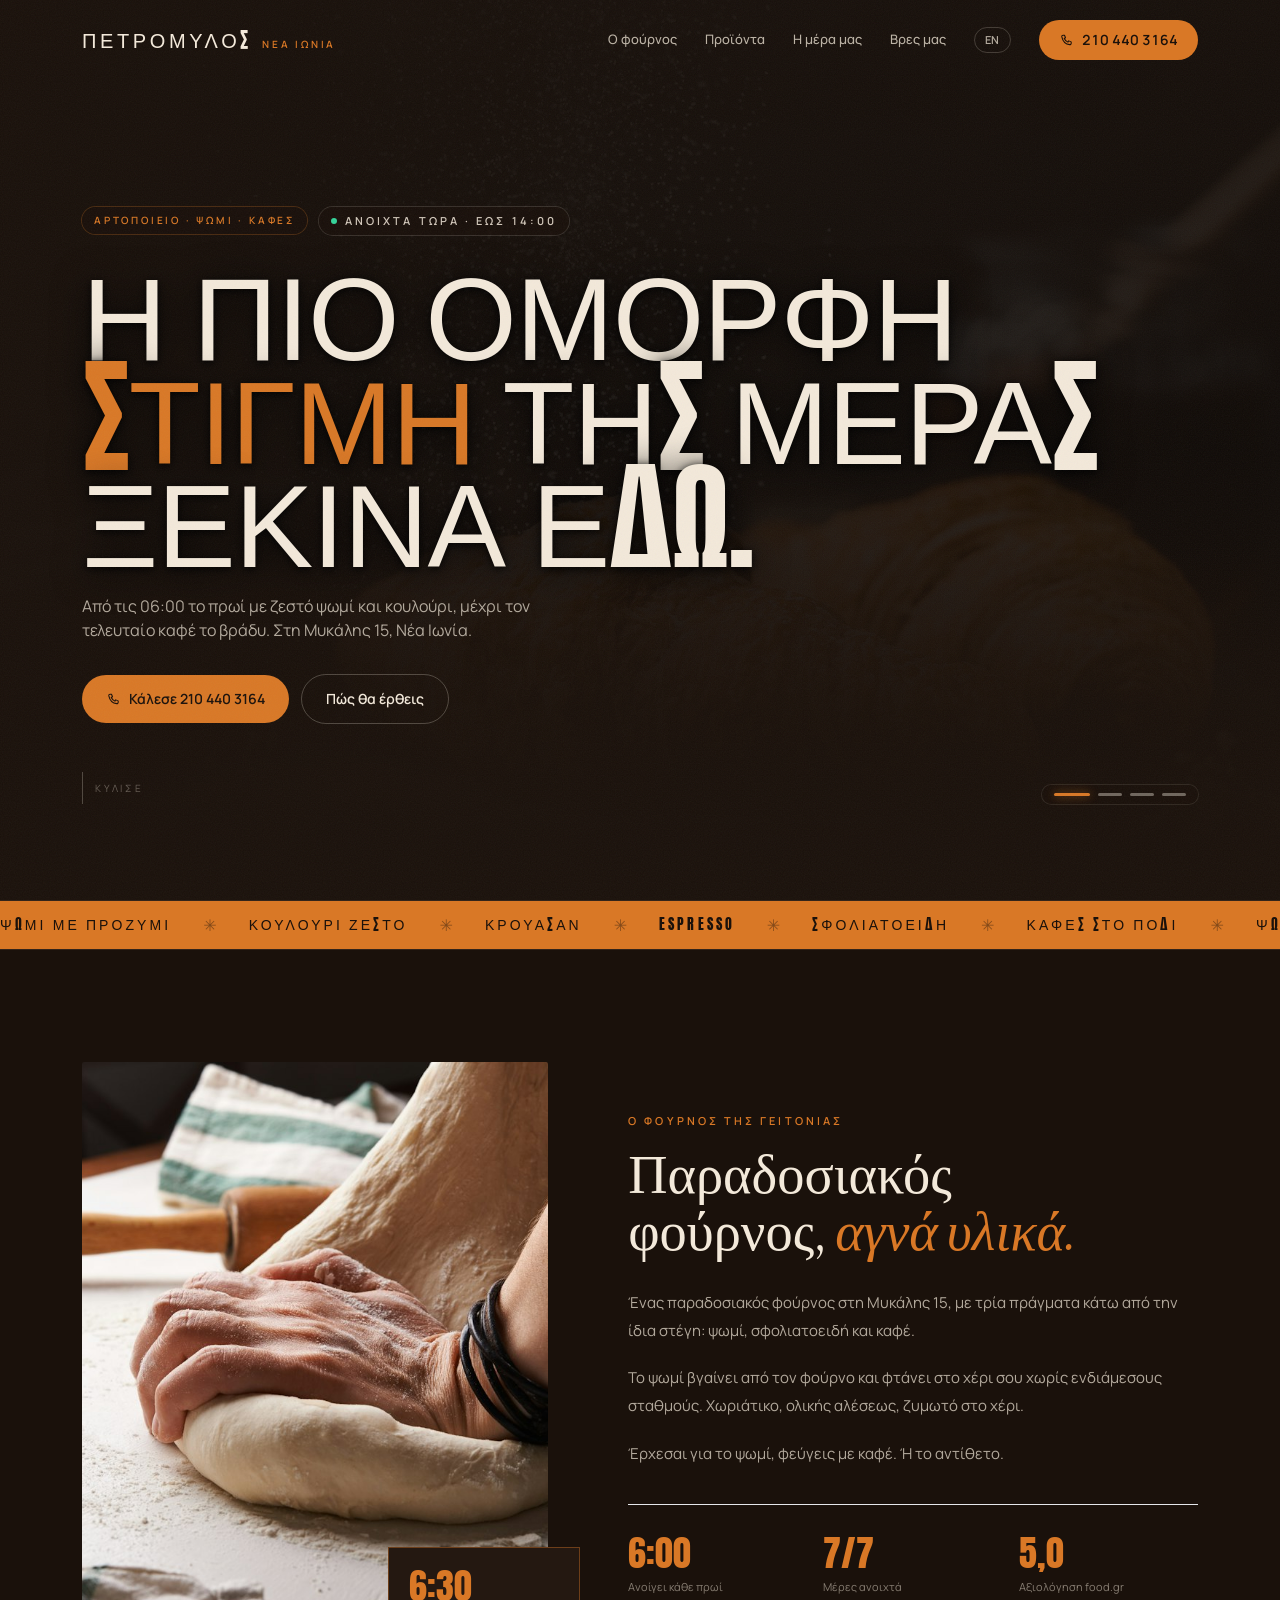
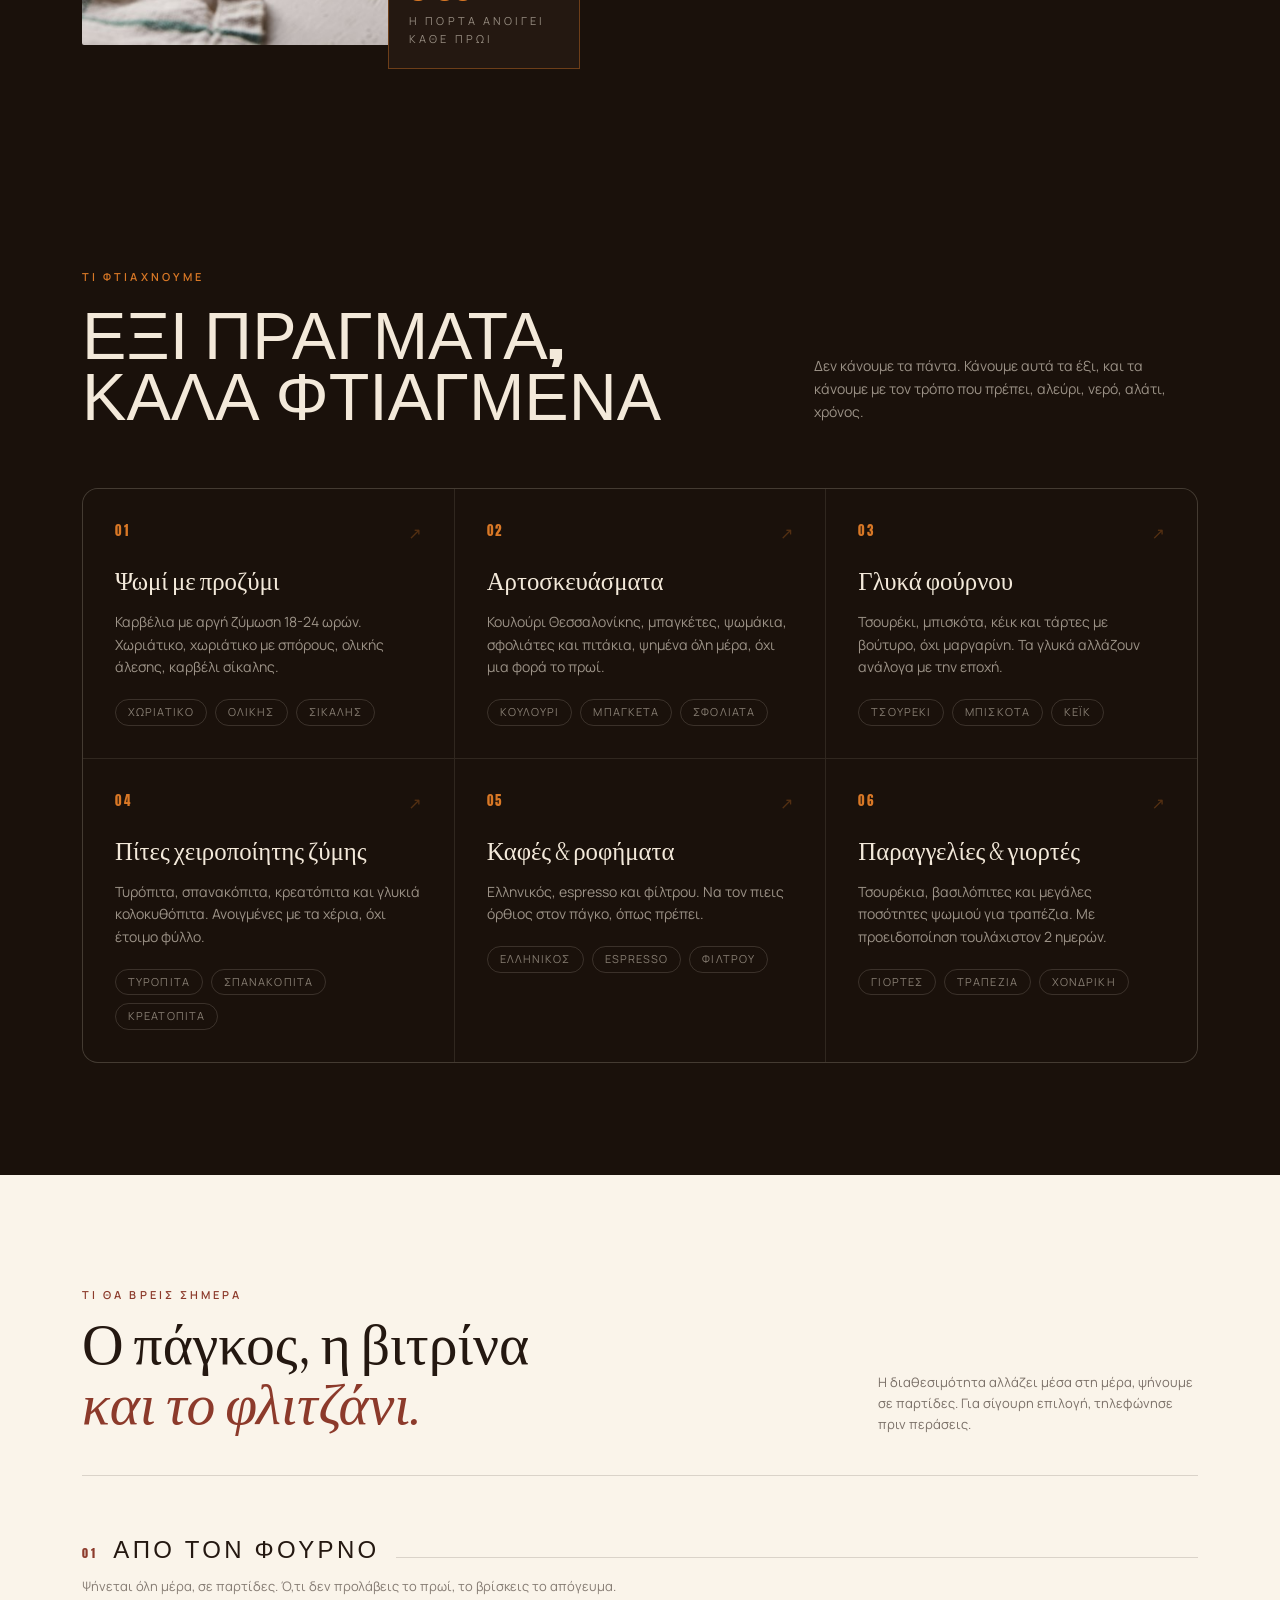
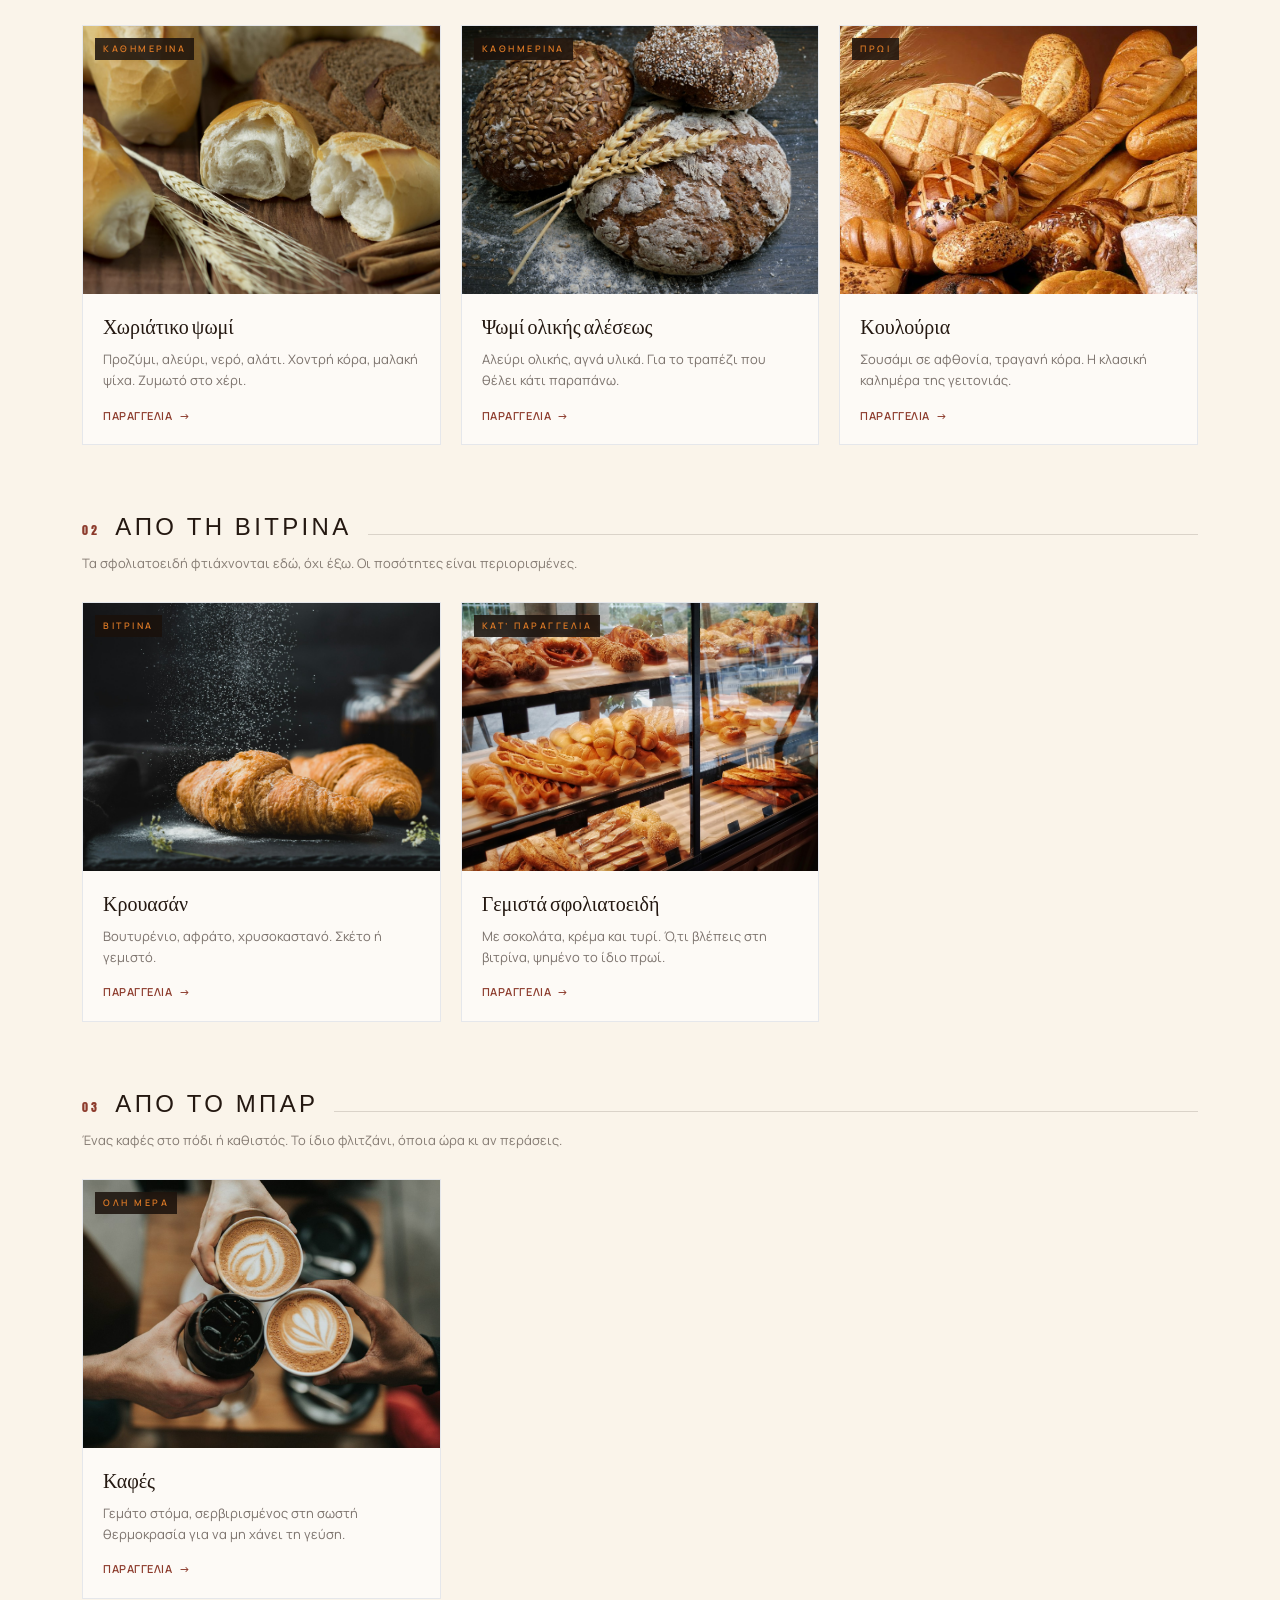
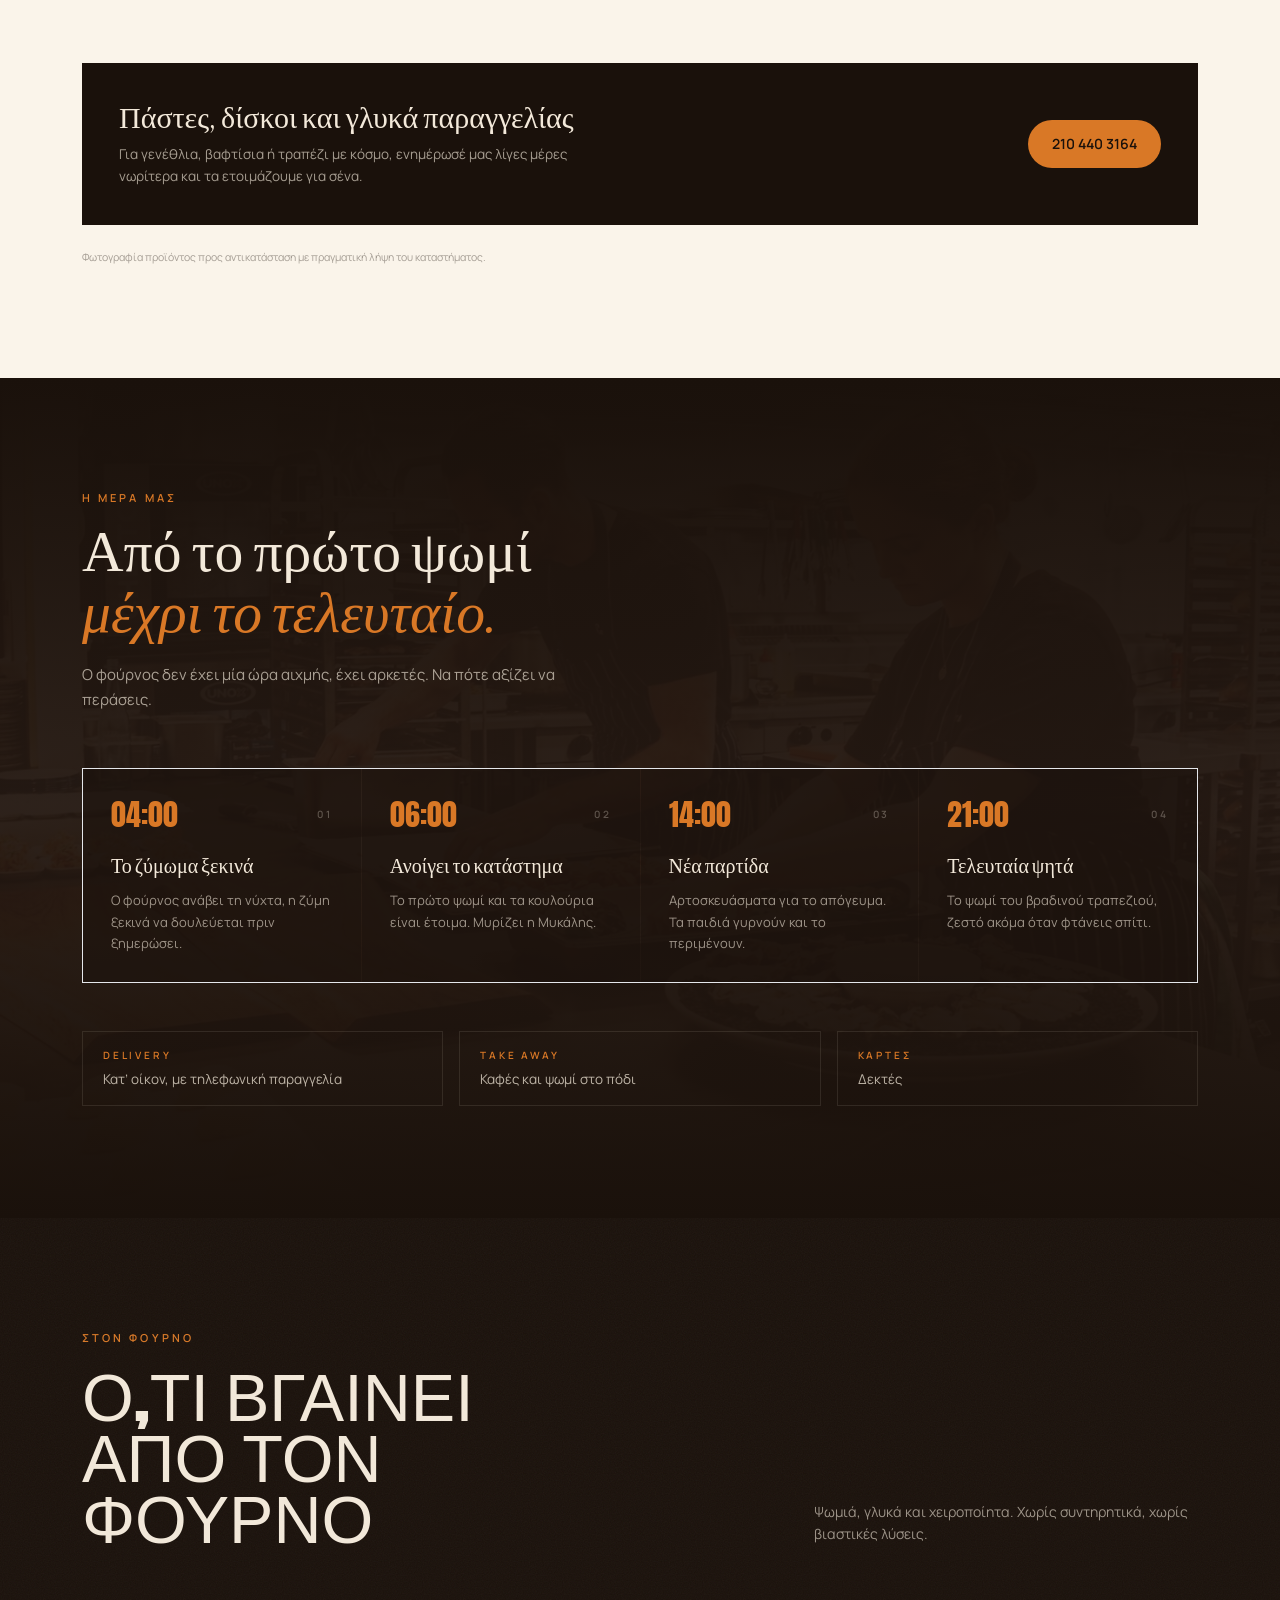
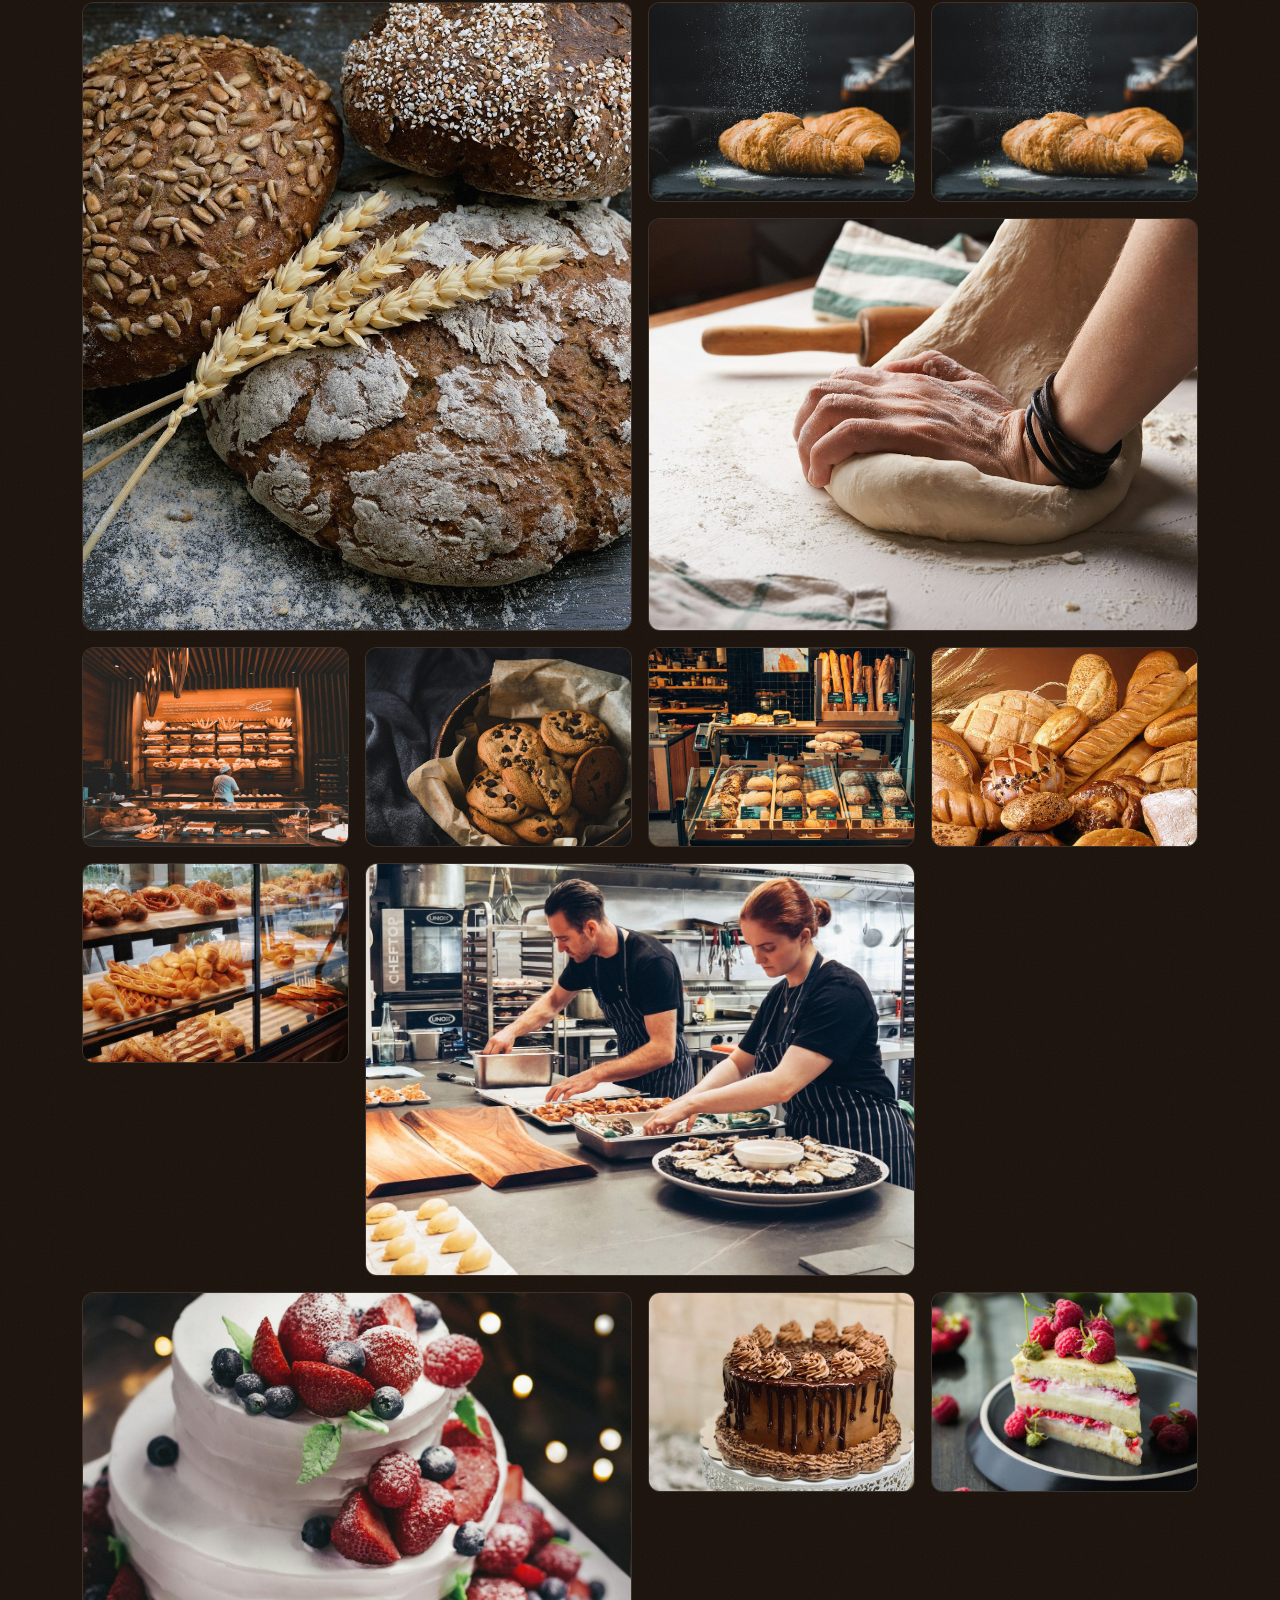
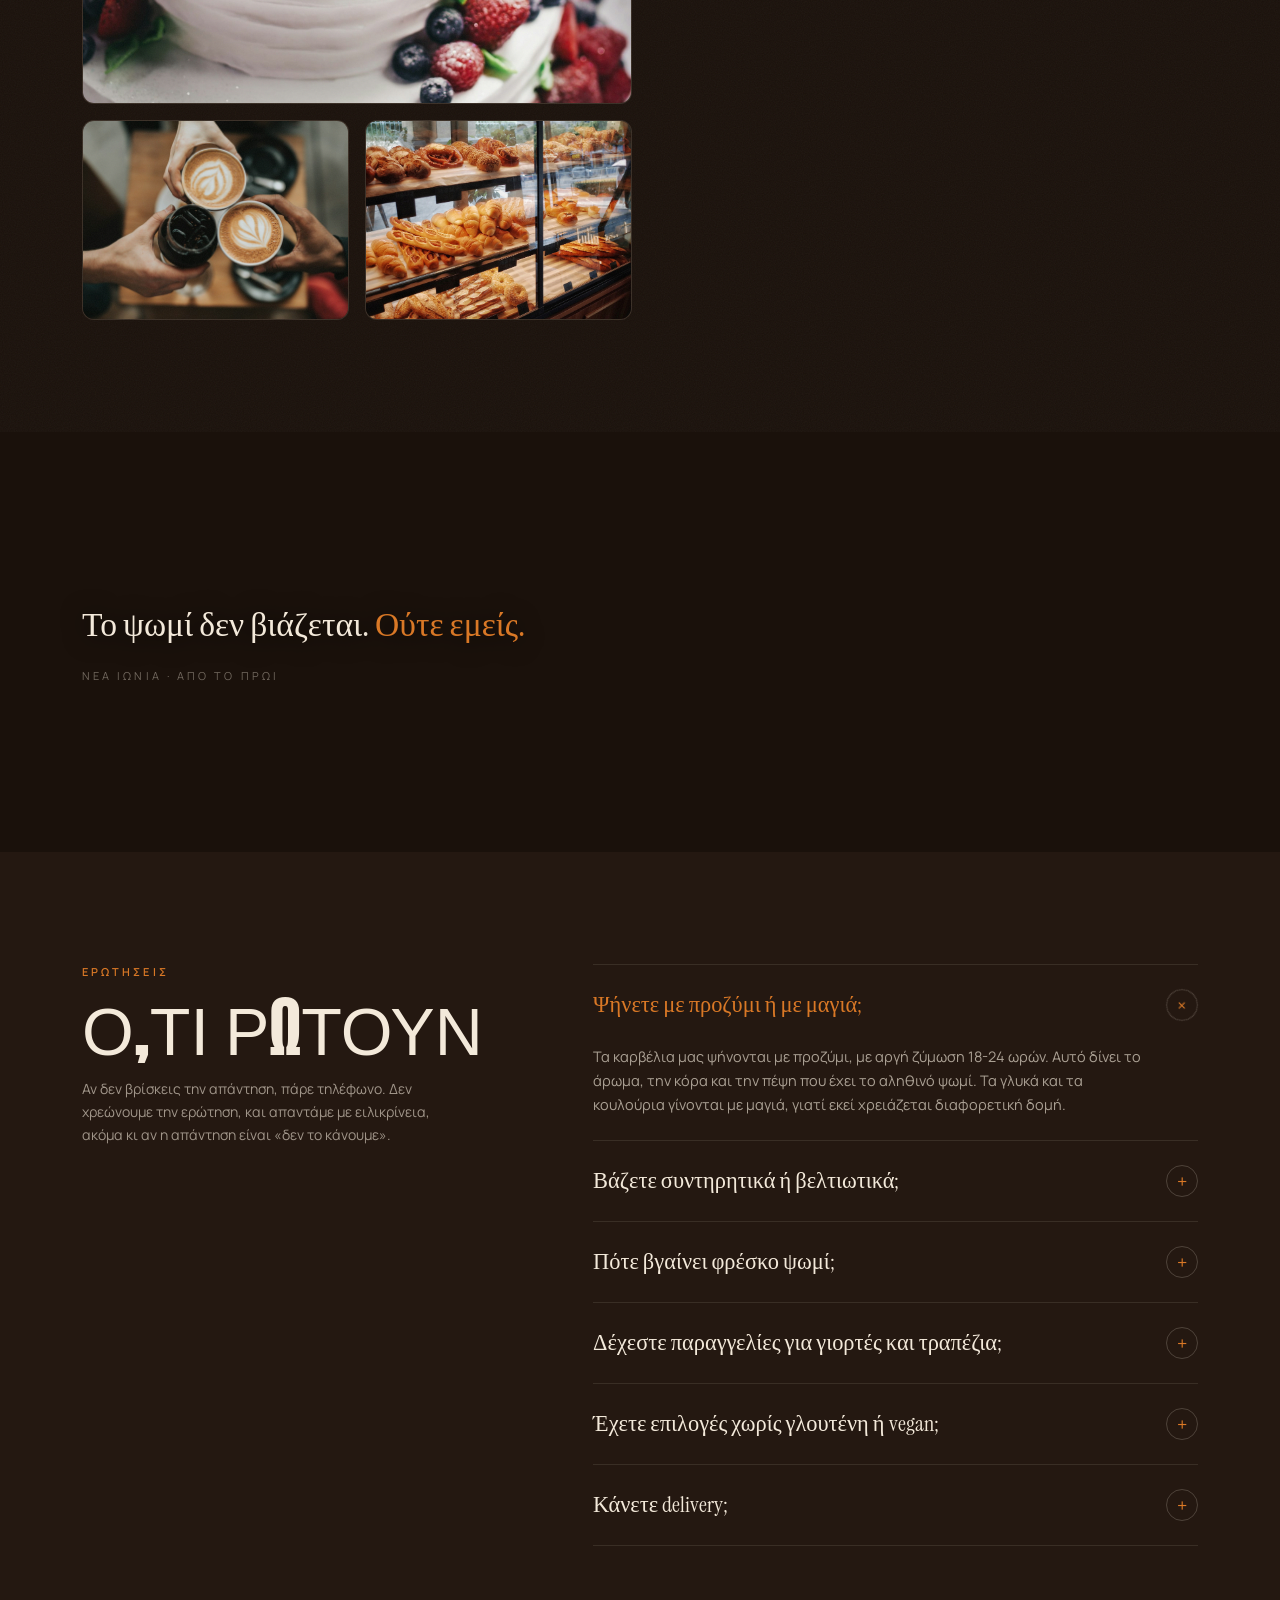
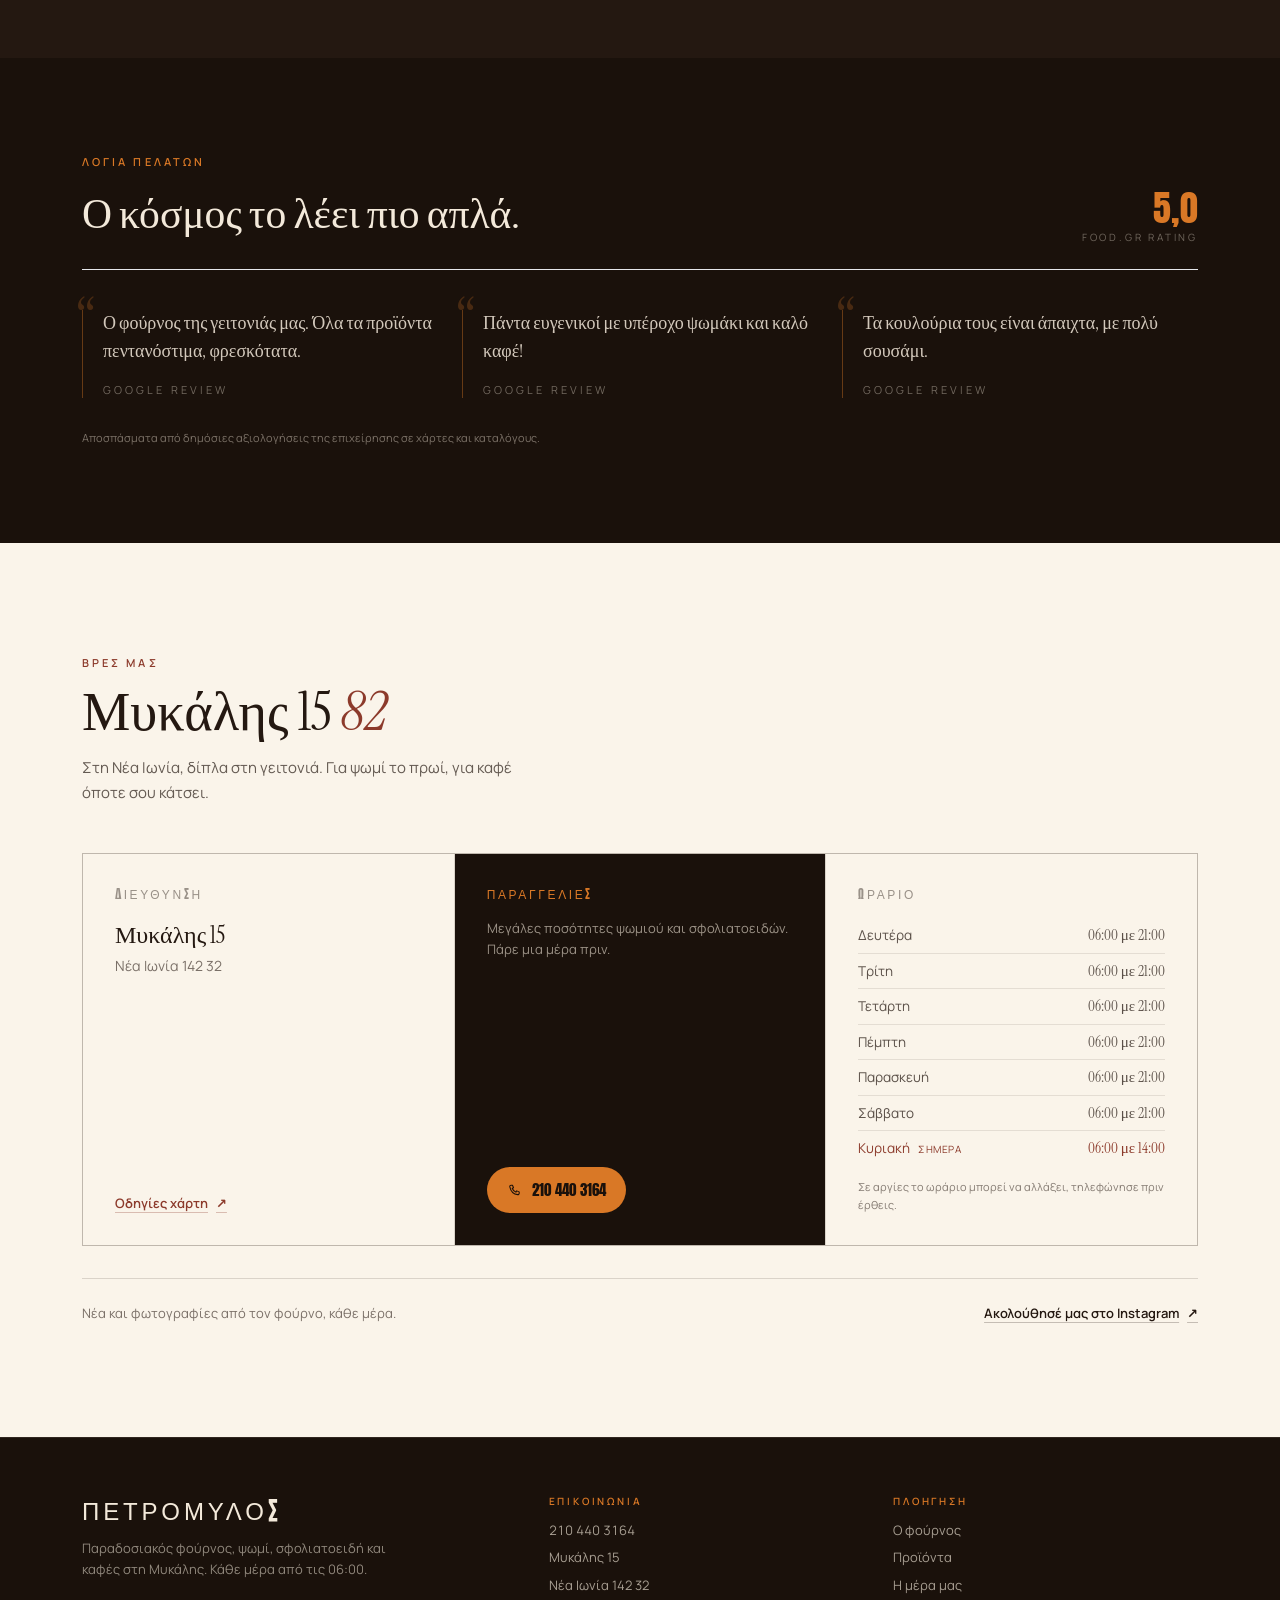
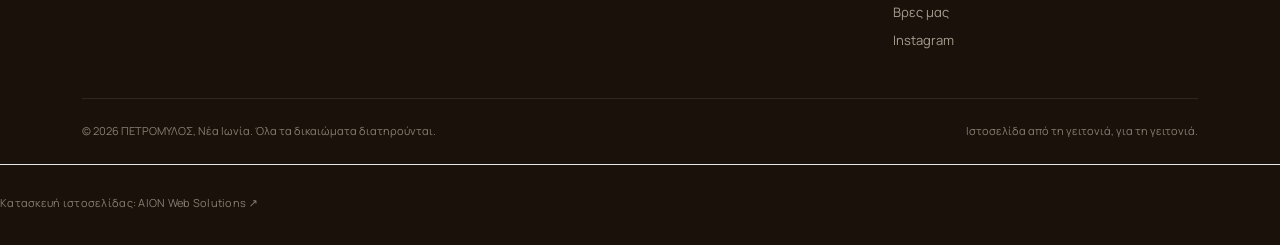
==== commit d6386f45: "update index.html" ====
--- a/index.html
+++ b/index.html
@@ -74,8 +74,8 @@
  "sameAs": ["https://www.instagram.com/petromilos.bakery/"]
  }
  </script>
-   <script type="module" crossorigin src="./assets/index-blaLf0m0.js"></script>
-   <link rel="stylesheet" crossorigin href="./assets/index-BDoXuDXG.css">
+   <script type="module" crossorigin src="./assets/index-BUUM1Nff.js"></script>
+   <link rel="stylesheet" crossorigin href="./assets/index-DUGwtOQI.css">
  </head>
  <body>
  <div id="root"></div>
--- a/assets/index-DUGwtOQI.css
+++ b/assets/index-DUGwtOQI.css
@@ -0,0 +1 @@
+*,:before,:after{--tw-border-spacing-x: 0;--tw-border-spacing-y: 0;--tw-translate-x: 0;--tw-translate-y: 0;--tw-rotate: 0;--tw-skew-x: 0;--tw-skew-y: 0;--tw-scale-x: 1;--tw-scale-y: 1;--tw-pan-x: ;--tw-pan-y: ;--tw-pinch-zoom: ;--tw-scroll-snap-strictness: proximity;--tw-gradient-from-position: ;--tw-gradient-via-position: ;--tw-gradient-to-position: ;--tw-ordinal: ;--tw-slashed-zero: ;--tw-numeric-figure: ;--tw-numeric-spacing: ;--tw-numeric-fraction: ;--tw-ring-inset: ;--tw-ring-offset-width: 0px;--tw-ring-offset-color: #fff;--tw-ring-color: rgb(59 130 246 / .5);--tw-ring-offset-shadow: 0 0 #0000;--tw-ring-shadow: 0 0 #0000;--tw-shadow: 0 0 #0000;--tw-shadow-colored: 0 0 #0000;--tw-blur: ;--tw-brightness: ;--tw-contrast: ;--tw-grayscale: ;--tw-hue-rotate: ;--tw-invert: ;--tw-saturate: ;--tw-sepia: ;--tw-drop-shadow: ;--tw-backdrop-blur: ;--tw-backdrop-brightness: ;--tw-backdrop-contrast: ;--tw-backdrop-grayscale: ;--tw-backdrop-hue-rotate: ;--tw-backdrop-invert: ;--tw-backdrop-opacity: ;--tw-backdrop-saturate: ;--tw-backdrop-sepia: ;--tw-contain-size: ;--tw-contain-layout: ;--tw-contain-paint: ;--tw-contain-style: }::backdrop{--tw-border-spacing-x: 0;--tw-border-spacing-y: 0;--tw-translate-x: 0;--tw-translate-y: 0;--tw-rotate: 0;--tw-skew-x: 0;--tw-skew-y: 0;--tw-scale-x: 1;--tw-scale-y: 1;--tw-pan-x: ;--tw-pan-y: ;--tw-pinch-zoom: ;--tw-scroll-snap-strictness: proximity;--tw-gradient-from-position: ;--tw-gradient-via-position: ;--tw-gradient-to-position: ;--tw-ordinal: ;--tw-slashed-zero: ;--tw-numeric-figure: ;--tw-numeric-spacing: ;--tw-numeric-fraction: ;--tw-ring-inset: ;--tw-ring-offset-width: 0px;--tw-ring-offset-color: #fff;--tw-ring-color: rgb(59 130 246 / .5);--tw-ring-offset-shadow: 0 0 #0000;--tw-ring-shadow: 0 0 #0000;--tw-shadow: 0 0 #0000;--tw-shadow-colored: 0 0 #0000;--tw-blur: ;--tw-brightness: ;--tw-contrast: ;--tw-grayscale: ;--tw-hue-rotate: ;--tw-invert: ;--tw-saturate: ;--tw-sepia: ;--tw-drop-shadow: ;--tw-backdrop-blur: ;--tw-backdrop-brightness: ;--tw-backdrop-contrast: ;--tw-backdrop-grayscale: ;--tw-backdrop-hue-rotate: ;--tw-backdrop-invert: ;--tw-backdrop-opacity: ;--tw-backdrop-saturate: ;--tw-backdrop-sepia: ;--tw-contain-size: ;--tw-contain-layout: ;--tw-contain-paint: ;--tw-contain-style: }*,:before,:after{box-sizing:border-box;border-width:0;border-style:solid;border-color:#e5e7eb}:before,:after{--tw-content: ""}html,:host{line-height:1.5;-webkit-text-size-adjust:100%;-moz-tab-size:4;-o-tab-size:4;tab-size:4;font-family:ui-sans-serif,system-ui,sans-serif,"Apple Color Emoji","Segoe UI Emoji",Segoe UI Symbol,"Noto Color Emoji";font-feature-settings:normal;font-variation-settings:normal;-webkit-tap-highlight-color:transparent}body{margin:0;line-height:inherit}hr{height:0;color:inherit;border-top-width:1px}abbr:where([title]){-webkit-text-decoration:underline dotted;text-decoration:underline dotted}h1,h2,h3,h4,h5,h6{font-size:inherit;font-weight:inherit}a{color:inherit;text-decoration:inherit}b,strong{font-weight:bolder}code,kbd,samp,pre{font-family:ui-monospace,SFMono-Regular,Menlo,Monaco,Consolas,Liberation Mono,Courier New,monospace;font-feature-settings:normal;font-variation-settings:normal;font-size:1em}small{font-size:80%}sub,sup{font-size:75%;line-height:0;position:relative;vertical-align:baseline}sub{bottom:-.25em}sup{top:-.5em}table{text-indent:0;border-color:inherit;border-collapse:collapse}button,input,optgroup,select,textarea{font-family:inherit;font-feature-settings:inherit;font-variation-settings:inherit;font-size:100%;font-weight:inherit;line-height:inherit;letter-spacing:inherit;color:inherit;margin:0;padding:0}button,select{text-transform:none}button,input:where([type=button]),input:where([type=reset]),input:where([type=submit]){-webkit-appearance:button;background-color:transparent;background-image:none}:-moz-focusring{outline:auto}:-moz-ui-invalid{box-shadow:none}progress{vertical-align:baseline}::-webkit-inner-spin-button,::-webkit-outer-spin-button{height:auto}[type=search]{-webkit-appearance:textfield;outline-offset:-2px}::-webkit-search-decoration{-webkit-appearance:none}::-webkit-file-upload-button{-webkit-appearance:button;font:inherit}summary{display:list-item}blockquote,dl,dd,h1,h2,h3,h4,h5,h6,hr,figure,p,pre{margin:0}fieldset{margin:0;padding:0}legend{padding:0}ol,ul,menu{list-style:none;margin:0;padding:0}dialog{padding:0}textarea{resize:vertical}input::-moz-placeholder,textarea::-moz-placeholder{opacity:1;color:#9ca3af}input::placeholder,textarea::placeholder{opacity:1;color:#9ca3af}button,[role=button]{cursor:pointer}:disabled{cursor:default}img,svg,video,canvas,audio,iframe,embed,object{display:block;vertical-align:middle}img,video{max-width:100%;height:auto}[hidden]:where(:not([hidden=until-found])){display:none}html{scroll-behavior:smooth;-webkit-text-size-adjust:100%}body{--tw-bg-opacity: 1;background-color:rgb(26 17 11 / var(--tw-bg-opacity, 1));font-family:Manrope,system-ui,sans-serif;--tw-text-opacity: 1;color:rgb(243 233 218 / var(--tw-text-opacity, 1));-webkit-font-smoothing:antialiased;-moz-osx-font-smoothing:grayscale;text-rendering:optimizeLegibility}::-moz-selection{--tw-bg-opacity: 1;background-color:rgb(217 120 38 / var(--tw-bg-opacity, 1));--tw-text-opacity: 1;color:rgb(26 17 11 / var(--tw-text-opacity, 1))}::selection{--tw-bg-opacity: 1;background-color:rgb(217 120 38 / var(--tw-bg-opacity, 1));--tw-text-opacity: 1;color:rgb(26 17 11 / var(--tw-text-opacity, 1))}h1,h2,h3{text-wrap:balance}.wrap{margin-left:auto;margin-right:auto;width:100%;max-width:1180px;padding-left:1.25rem;padding-right:1.25rem}@media (min-width: 640px){.wrap{padding-left:2rem;padding-right:2rem}}.eyebrow{font-family:Manrope,system-ui,sans-serif;font-size:11px;font-weight:600;text-transform:uppercase;letter-spacing:.28em;--tw-text-opacity: 1;color:rgb(217 120 38 / var(--tw-text-opacity, 1))}.btn{display:inline-flex;align-items:center;justify-content:center;gap:.5rem;border-radius:9999px;padding:.875rem 1.5rem;font-size:.875rem;line-height:1.25rem;font-weight:600;transition-property:color,background-color,border-color,text-decoration-color,fill,stroke,opacity,box-shadow,transform,filter,backdrop-filter;transition-timing-function:cubic-bezier(.4,0,.2,1);transition-duration:.3s}.btn:focus{outline:2px solid transparent;outline-offset:2px}.btn:focus-visible{--tw-ring-offset-shadow: var(--tw-ring-inset) 0 0 0 var(--tw-ring-offset-width) var(--tw-ring-offset-color);--tw-ring-shadow: var(--tw-ring-inset) 0 0 0 calc(2px + var(--tw-ring-offset-width)) var(--tw-ring-color);box-shadow:var(--tw-ring-offset-shadow),var(--tw-ring-shadow),var(--tw-shadow, 0 0 #0000);--tw-ring-opacity: 1;--tw-ring-color: rgb(217 120 38 / var(--tw-ring-opacity, 1));--tw-ring-offset-width: 2px;--tw-ring-offset-color: #1A110B}.btn-primary{display:inline-flex;align-items:center;justify-content:center;gap:.5rem;border-radius:9999px;padding:.875rem 1.5rem;font-size:.875rem;line-height:1.25rem;font-weight:600;transition-property:color,background-color,border-color,text-decoration-color,fill,stroke,opacity,box-shadow,transform,filter,backdrop-filter;transition-timing-function:cubic-bezier(.4,0,.2,1);transition-duration:.3s}.btn-primary:focus{outline:2px solid transparent;outline-offset:2px}.btn-primary:focus-visible{--tw-ring-offset-shadow: var(--tw-ring-inset) 0 0 0 var(--tw-ring-offset-width) var(--tw-ring-offset-color);--tw-ring-shadow: var(--tw-ring-inset) 0 0 0 calc(2px + var(--tw-ring-offset-width)) var(--tw-ring-color);box-shadow:var(--tw-ring-offset-shadow),var(--tw-ring-shadow),var(--tw-shadow, 0 0 #0000);--tw-ring-opacity: 1;--tw-ring-color: rgb(217 120 38 / var(--tw-ring-opacity, 1));--tw-ring-offset-width: 2px;--tw-ring-offset-color: #1A110B}.btn-primary{--tw-bg-opacity: 1;background-color:rgb(217 120 38 / var(--tw-bg-opacity, 1));--tw-text-opacity: 1;color:rgb(26 17 11 / var(--tw-text-opacity, 1))}.btn-primary:hover{--tw-bg-opacity: 1;background-color:rgb(232 155 78 / var(--tw-bg-opacity, 1))}.grain:after{content:"";position:absolute;top:0;right:0;bottom:0;left:0;pointer-events:none;opacity:.05;background-image:url("data:image/svg+xml,%3Csvg xmlns='http://www.w3.org/2000/svg' width='140' height='140'%3E%3Cfilter id='n'%3E%3CfeTurbulence type='fractalNoise' baseFrequency='0.85' numOctaves='3'/%3E%3C/filter%3E%3Crect width='140' height='140' filter='url(%23n)'/%3E%3C/svg%3E")}.sr-only{position:absolute;width:1px;height:1px;padding:0;margin:-1px;overflow:hidden;clip:rect(0,0,0,0);white-space:nowrap;border-width:0}.pointer-events-none{pointer-events:none}.fixed{position:fixed}.absolute{position:absolute}.relative{position:relative}.inset-0{top:0;right:0;bottom:0;left:0}.inset-x-0{left:0;right:0}.-bottom-6{bottom:-1.5rem}.-bottom-\[180px\]{bottom:-180px}.-left-1{left:-.25rem}.-right-2{right:-.5rem}.-top-4{top:-1rem}.-top-\[180px\]{top:-180px}.bottom-0{bottom:0}.bottom-3{bottom:.75rem}.left-0{left:0}.left-3{left:.75rem}.left-4{left:1rem}.right-3{right:.75rem}.right-4{right:1rem}.right-5{right:1.25rem}.top-0{top:0}.top-1\.5{top:.375rem}.top-3{top:.75rem}.top-4{top:1rem}.top-5{top:1.25rem}.isolate{isolation:isolate}.-z-10{z-index:-10}.z-10{z-index:10}.z-40{z-index:40}.z-50{z-index:50}.z-\[200\]{z-index:200}.row-span-2{grid-row:span 2 / span 2}.mb-1\.5{margin-bottom:.375rem}.mb-10{margin-bottom:2.5rem}.mb-11{margin-bottom:2.75rem}.mb-5{margin-bottom:1.25rem}.ml-2{margin-left:.5rem}.mt-1{margin-top:.25rem}.mt-1\.5{margin-top:.375rem}.mt-10{margin-top:2.5rem}.mt-12{margin-top:3rem}.mt-14{margin-top:3.5rem}.mt-16{margin-top:4rem}.mt-2{margin-top:.5rem}.mt-2\.5{margin-top:.625rem}.mt-3{margin-top:.75rem}.mt-4{margin-top:1rem}.mt-5{margin-top:1.25rem}.mt-6{margin-top:1.5rem}.mt-7{margin-top:1.75rem}.mt-8{margin-top:2rem}.mt-9{margin-top:2.25rem}.block{display:block}.flex{display:flex}.inline-flex{display:inline-flex}.table{display:table}.grid{display:grid}.hidden{display:none}.aspect-\[4\/3\]{aspect-ratio:4/3}.aspect-\[4\/5\]{aspect-ratio:4/5}.h-1\.5{height:.375rem}.h-11{height:2.75rem}.h-12{height:3rem}.h-2\/5{height:40%}.h-24{height:6rem}.h-3{height:.75rem}.h-8{height:2rem}.h-9{height:2.25rem}.h-\[2px\]{height:2px}.h-\[3px\]{height:3px}.h-full{height:100%}.h-px{height:1px}.max-h-0{max-height:0px}.max-h-\[28rem\]{max-height:28rem}.max-h-\[80vh\]{max-height:80vh}.max-h-\[86vh\]{max-height:86vh}.min-h-\[100svh\]{min-height:100svh}.min-h-\[420px\]{min-height:420px}.w-0{width:0px}.w-1\.5{width:.375rem}.w-11{width:2.75rem}.w-12{width:3rem}.w-48{width:12rem}.w-5{width:1.25rem}.w-6{width:1.5rem}.w-8{width:2rem}.w-9{width:2.25rem}.w-fit{width:-moz-fit-content;width:fit-content}.w-full{width:100%}.w-max{width:-moz-max-content;width:max-content}.w-px{width:1px}.min-w-0{min-width:0px}.max-w-2xl{max-width:42rem}.max-w-\[16ch\]{max-width:16ch}.max-w-\[18ch\]{max-width:18ch}.max-w-\[30ch\]{max-width:30ch}.max-w-\[92vw\]{max-width:92vw}.max-w-full{max-width:100%}.max-w-lg{max-width:32rem}.max-w-md{max-width:28rem}.max-w-sm{max-width:24rem}.max-w-xl{max-width:36rem}.max-w-xs{max-width:20rem}.flex-1{flex:1 1 0%}.shrink-0{flex-shrink:0}.translate-y-2{--tw-translate-y: .5rem;transform:translate(var(--tw-translate-x),var(--tw-translate-y)) rotate(var(--tw-rotate)) skew(var(--tw-skew-x)) skewY(var(--tw-skew-y)) scaleX(var(--tw-scale-x)) scaleY(var(--tw-scale-y))}.-rotate-45{--tw-rotate: -45deg;transform:translate(var(--tw-translate-x),var(--tw-translate-y)) rotate(var(--tw-rotate)) skew(var(--tw-skew-x)) skewY(var(--tw-skew-y)) scaleX(var(--tw-scale-x)) scaleY(var(--tw-scale-y))}.rotate-45{--tw-rotate: 45deg;transform:translate(var(--tw-translate-x),var(--tw-translate-y)) rotate(var(--tw-rotate)) skew(var(--tw-skew-x)) skewY(var(--tw-skew-y)) scaleX(var(--tw-scale-x)) scaleY(var(--tw-scale-y))}.scale-100{--tw-scale-x: 1;--tw-scale-y: 1;transform:translate(var(--tw-translate-x),var(--tw-translate-y)) rotate(var(--tw-rotate)) skew(var(--tw-skew-x)) skewY(var(--tw-skew-y)) scaleX(var(--tw-scale-x)) scaleY(var(--tw-scale-y))}.scale-\[1\.07\]{--tw-scale-x: 1.07;--tw-scale-y: 1.07;transform:translate(var(--tw-translate-x),var(--tw-translate-y)) rotate(var(--tw-rotate)) skew(var(--tw-skew-x)) skewY(var(--tw-skew-y)) scaleX(var(--tw-scale-x)) scaleY(var(--tw-scale-y))}.transform{transform:translate(var(--tw-translate-x),var(--tw-translate-y)) rotate(var(--tw-rotate)) skew(var(--tw-skew-x)) skewY(var(--tw-skew-y)) scaleX(var(--tw-scale-x)) scaleY(var(--tw-scale-y))}@keyframes marquee{0%{transform:translate(0)}to{transform:translate(-50%)}}.animate-marquee{animation:marquee 34s linear infinite}@keyframes rise{0%{opacity:0;transform:translateY(26px)}to{opacity:1;transform:translateY(0)}}.animate-rise{animation:rise .9s cubic-bezier(.22,1,.36,1) both}.grid-cols-2{grid-template-columns:repeat(2,minmax(0,1fr))}.grid-cols-3{grid-template-columns:repeat(3,minmax(0,1fr))}.flex-col{flex-direction:column}.flex-wrap{flex-wrap:wrap}.place-items-center{place-items:center}.items-start{align-items:flex-start}.items-end{align-items:flex-end}.items-center{align-items:center}.items-baseline{align-items:baseline}.justify-end{justify-content:flex-end}.justify-center{justify-content:center}.justify-between{justify-content:space-between}.gap-1{gap:.25rem}.gap-1\.5{gap:.375rem}.gap-10{gap:2.5rem}.gap-12{gap:3rem}.gap-2{gap:.5rem}.gap-2\.5{gap:.625rem}.gap-3{gap:.75rem}.gap-4{gap:1rem}.gap-5{gap:1.25rem}.gap-6{gap:1.5rem}.gap-7{gap:1.75rem}.gap-8{gap:2rem}.gap-px{gap:1px}.space-y-16>:not([hidden])~:not([hidden]){--tw-space-y-reverse: 0;margin-top:calc(4rem * calc(1 - var(--tw-space-y-reverse)));margin-bottom:calc(4rem * var(--tw-space-y-reverse))}.space-y-2>:not([hidden])~:not([hidden]){--tw-space-y-reverse: 0;margin-top:calc(.5rem * calc(1 - var(--tw-space-y-reverse)));margin-bottom:calc(.5rem * var(--tw-space-y-reverse))}.space-y-5>:not([hidden])~:not([hidden]){--tw-space-y-reverse: 0;margin-top:calc(1.25rem * calc(1 - var(--tw-space-y-reverse)));margin-bottom:calc(1.25rem * var(--tw-space-y-reverse))}.divide-y>:not([hidden])~:not([hidden]){--tw-divide-y-reverse: 0;border-top-width:calc(1px * calc(1 - var(--tw-divide-y-reverse)));border-bottom-width:calc(1px * var(--tw-divide-y-reverse))}.divide-crust-900\/10>:not([hidden])~:not([hidden]){border-color:#2418111a}.divide-flour\/10>:not([hidden])~:not([hidden]){border-color:#f3e9da1a}.overflow-hidden{overflow:hidden}.truncate{overflow:hidden;text-overflow:ellipsis;white-space:nowrap}.whitespace-nowrap{white-space:nowrap}.break-words{overflow-wrap:break-word}.rounded-2xl{border-radius:1rem}.rounded-\[2px\]{border-radius:2px}.rounded-full{border-radius:9999px}.rounded-xl{border-radius:.75rem}.border{border-width:1px}.border-y{border-top-width:1px;border-bottom-width:1px}.border-b{border-bottom-width:1px}.border-l{border-left-width:1px}.border-t{border-top-width:1px}.border-crust-800{--tw-border-opacity: 1;border-color:rgb(51 36 26 / var(--tw-border-opacity, 1))}.border-crust-900\/15{border-color:#24181126}.border-ember\/40{border-color:#d9782666}.border-ember\/50{border-color:#d9782680}.border-flour\/10{border-color:#f3e9da1a}.border-flour\/15{border-color:#f3e9da26}.border-flour\/20{border-color:#f3e9da33}.border-flour\/25{border-color:#f3e9da40}.border-flour\/5{border-color:#f3e9da0d}.bg-\[\#EFE6D6\]{--tw-bg-opacity: 1;background-color:rgb(239 230 214 / var(--tw-bg-opacity, 1))}.bg-amber-400{--tw-bg-opacity: 1;background-color:rgb(251 191 36 / var(--tw-bg-opacity, 1))}.bg-black\/75{background-color:#000000bf}.bg-crust-900{--tw-bg-opacity: 1;background-color:rgb(36 24 17 / var(--tw-bg-opacity, 1))}.bg-crust-900\/15{background-color:#24181126}.bg-crust-950{--tw-bg-opacity: 1;background-color:rgb(26 17 11 / var(--tw-bg-opacity, 1))}.bg-crust-950\/50{background-color:#1a110b80}.bg-crust-950\/55{background-color:#1a110b8c}.bg-crust-950\/70{background-color:#1a110bb3}.bg-crust-950\/85{background-color:#1a110bd9}.bg-crust-950\/90{background-color:#1a110be6}.bg-crust-950\/95{background-color:#1a110bf2}.bg-current{background-color:currentColor}.bg-ember{--tw-bg-opacity: 1;background-color:rgb(217 120 38 / var(--tw-bg-opacity, 1))}.bg-emerald-400{--tw-bg-opacity: 1;background-color:rgb(52 211 153 / var(--tw-bg-opacity, 1))}.bg-flour\/10{background-color:#f3e9da1a}.bg-flour\/25{background-color:#f3e9da40}.bg-flour\/40{background-color:#f3e9da66}.bg-flour\/5{background-color:#f3e9da0d}.bg-paper{--tw-bg-opacity: 1;background-color:rgb(250 244 234 / var(--tw-bg-opacity, 1))}.bg-paper\/95{background-color:#faf4eaf2}.bg-white\/60{background-color:#fff9}.bg-gradient-to-b{background-image:linear-gradient(to bottom,var(--tw-gradient-stops))}.bg-gradient-to-r{background-image:linear-gradient(to right,var(--tw-gradient-stops))}.bg-gradient-to-t{background-image:linear-gradient(to top,var(--tw-gradient-stops))}.from-crust-950{--tw-gradient-from: #1A110B var(--tw-gradient-from-position);--tw-gradient-to: rgb(26 17 11 / 0) var(--tw-gradient-to-position);--tw-gradient-stops: var(--tw-gradient-from), var(--tw-gradient-to)}.from-crust-950\/80{--tw-gradient-from: rgb(26 17 11 / .8) var(--tw-gradient-from-position);--tw-gradient-to: rgb(26 17 11 / 0) var(--tw-gradient-to-position);--tw-gradient-stops: var(--tw-gradient-from), var(--tw-gradient-to)}.from-crust-950\/85{--tw-gradient-from: rgb(26 17 11 / .85) var(--tw-gradient-from-position);--tw-gradient-to: rgb(26 17 11 / 0) var(--tw-gradient-to-position);--tw-gradient-stops: var(--tw-gradient-from), var(--tw-gradient-to)}.from-crust-950\/95{--tw-gradient-from: rgb(26 17 11 / .95) var(--tw-gradient-from-position);--tw-gradient-to: rgb(26 17 11 / 0) var(--tw-gradient-to-position);--tw-gradient-stops: var(--tw-gradient-from), var(--tw-gradient-to)}.via-crust-900\/85{--tw-gradient-to: rgb(36 24 17 / 0) var(--tw-gradient-to-position);--tw-gradient-stops: var(--tw-gradient-from), rgb(36 24 17 / .85) var(--tw-gradient-via-position), var(--tw-gradient-to)}.via-crust-950\/25{--tw-gradient-to: rgb(26 17 11 / 0) var(--tw-gradient-to-position);--tw-gradient-stops: var(--tw-gradient-from), rgb(26 17 11 / .25) var(--tw-gradient-via-position), var(--tw-gradient-to)}.via-crust-950\/55{--tw-gradient-to: rgb(26 17 11 / 0) var(--tw-gradient-to-position);--tw-gradient-stops: var(--tw-gradient-from), rgb(26 17 11 / .55) var(--tw-gradient-via-position), var(--tw-gradient-to)}.via-crust-950\/60{--tw-gradient-to: rgb(26 17 11 / 0) var(--tw-gradient-to-position);--tw-gradient-stops: var(--tw-gradient-from), rgb(26 17 11 / .6) var(--tw-gradient-via-position), var(--tw-gradient-to)}.to-crust-950{--tw-gradient-to: #1A110B var(--tw-gradient-to-position)}.to-transparent{--tw-gradient-to: transparent var(--tw-gradient-to-position)}.bg-cover{background-size:cover}.bg-center{background-position:center}.object-contain{-o-object-fit:contain;object-fit:contain}.object-cover{-o-object-fit:cover;object-fit:cover}.object-center{-o-object-position:center;object-position:center}.p-4{padding:1rem}.p-5{padding:1.25rem}.p-6{padding:1.5rem}.p-7{padding:1.75rem}.\!px-5{padding-left:1.25rem!important;padding-right:1.25rem!important}.\!py-2\.5{padding-top:.625rem!important;padding-bottom:.625rem!important}.\!py-3{padding-top:.75rem!important;padding-bottom:.75rem!important}.px-2{padding-left:.5rem;padding-right:.5rem}.px-2\.5{padding-left:.625rem;padding-right:.625rem}.px-3{padding-left:.75rem;padding-right:.75rem}.px-4{padding-left:1rem;padding-right:1rem}.px-5{padding-left:1.25rem;padding-right:1.25rem}.py-1{padding-top:.25rem;padding-bottom:.25rem}.py-1\.5{padding-top:.375rem;padding-bottom:.375rem}.py-16{padding-top:4rem;padding-bottom:4rem}.py-2{padding-top:.5rem;padding-bottom:.5rem}.py-20{padding-top:5rem;padding-bottom:5rem}.py-3{padding-top:.75rem;padding-bottom:.75rem}.py-4{padding-top:1rem;padding-bottom:1rem}.py-5{padding-top:1.25rem;padding-bottom:1.25rem}.py-6{padding-top:1.5rem;padding-bottom:1.5rem}.pb-10{padding-bottom:2.5rem}.pb-16{padding-bottom:4rem}.pb-6{padding-bottom:1.5rem}.pb-8{padding-bottom:2rem}.pb-\[max\(0\.75rem\,env\(safe-area-inset-bottom\)\)\]{padding-bottom:max(.75rem,env(safe-area-inset-bottom))}.pl-5{padding-left:1.25rem}.pr-12{padding-right:3rem}.pt-14{padding-top:3.5rem}.pt-2\.5{padding-top:.625rem}.pt-32{padding-top:8rem}.pt-6{padding-top:1.5rem}.pt-7{padding-top:1.75rem}.text-left{text-align:left}.text-center{text-align:center}.text-right{text-align:right}.font-display{font-family:Anton,Impact,sans-serif}.font-serif{font-family:"Instrument Serif",Georgia,serif}.text-2xl{font-size:1.5rem;line-height:2rem}.text-3xl{font-size:1.875rem;line-height:2.25rem}.text-4xl{font-size:2.25rem;line-height:2.5rem}.text-6xl{font-size:3.75rem;line-height:1}.text-\[10\.5px\]{font-size:10.5px}.text-\[10px\]{font-size:10px}.text-\[11px\]{font-size:11px}.text-\[12px\]{font-size:12px}.text-\[13\.5px\]{font-size:13.5px}.text-\[13px\]{font-size:13px}.text-\[14\.5px\]{font-size:14.5px}.text-\[14px\]{font-size:14px}.text-\[15px\]{font-size:15px}.text-\[9px\]{font-size:9px}.text-\[clamp\(1\.05rem\,2\.2vw\,1\.4rem\)\]{font-size:clamp(1.05rem,2.2vw,1.4rem)}.text-\[clamp\(1\.25rem\,2\.4vw\,1\.55rem\)\]{font-size:clamp(1.25rem,2.4vw,1.55rem)}.text-\[clamp\(1\.3rem\,3\.1vw\,2\.1rem\)\]{font-size:clamp(1.3rem,3.1vw,2.1rem)}.text-\[clamp\(1\.7rem\,3\.6vw\,2\.6rem\)\]{font-size:clamp(1.7rem,3.6vw,2.6rem)}.text-\[clamp\(2\.1rem\,9\.2vw\,7\.5rem\)\]{font-size:clamp(2.1rem,9.2vw,7.5rem)}.text-\[clamp\(2rem\,4\.6vw\,3\.4rem\)\]{font-size:clamp(2rem,4.6vw,3.4rem)}.text-\[clamp\(2rem\,4\.8vw\,3\.6rem\)\]{font-size:clamp(2rem,4.8vw,3.6rem)}.text-\[clamp\(2rem\,5\.2vw\,4\.2rem\)\]{font-size:clamp(2rem,5.2vw,4.2rem)}.text-lg{font-size:1.125rem;line-height:1.75rem}.text-sm{font-size:.875rem;line-height:1.25rem}.text-xl{font-size:1.25rem;line-height:1.75rem}.text-xs{font-size:.75rem;line-height:1rem}.font-medium{font-weight:500}.font-semibold{font-weight:600}.uppercase{text-transform:uppercase}.italic{font-style:italic}.not-italic{font-style:normal}.tabular-nums{--tw-numeric-spacing: tabular-nums;font-variant-numeric:var(--tw-ordinal) var(--tw-slashed-zero) var(--tw-numeric-figure) var(--tw-numeric-spacing) var(--tw-numeric-fraction)}.leading-\[0\.88\]{line-height:.88}.leading-\[0\.92\]{line-height:.92}.leading-\[1\.04\]{line-height:1.04}.leading-\[1\.05\]{line-height:1.05}.leading-\[1\.06\]{line-height:1.06}.leading-\[1\.4\]{line-height:1.4}.leading-\[1\.55\]{line-height:1.55}.leading-\[1\.85\]{line-height:1.85}.leading-none{line-height:1}.leading-relaxed{line-height:1.625}.leading-snug{line-height:1.375}.leading-tight{line-height:1.25}.tracking-\[-0\.01em\]{letter-spacing:-.01em}.tracking-\[0\.14em\]{letter-spacing:.14em}.tracking-\[0\.16em\]{letter-spacing:.16em}.tracking-\[0\.18em\]{letter-spacing:.18em}.tracking-\[0\.1em\]{letter-spacing:.1em}.tracking-\[0\.22em\]{letter-spacing:.22em}.tracking-\[0\.2em\]{letter-spacing:.2em}.tracking-wide{letter-spacing:.025em}.tracking-wider{letter-spacing:.05em}.tracking-widest2{letter-spacing:.28em}.\!text-brick{--tw-text-opacity: 1 !important;color:rgb(140 58 43 / var(--tw-text-opacity, 1))!important}.text-brick{--tw-text-opacity: 1;color:rgb(140 58 43 / var(--tw-text-opacity, 1))}.text-crust-900{--tw-text-opacity: 1;color:rgb(36 24 17 / var(--tw-text-opacity, 1))}.text-crust-900\/40{color:#24181166}.text-crust-900\/45{color:#24181173}.text-crust-900\/55{color:#2418118c}.text-crust-900\/60{color:#24181199}.text-crust-900\/70{color:#241811b3}.text-crust-900\/75{color:#241811bf}.text-crust-950{--tw-text-opacity: 1;color:rgb(26 17 11 / var(--tw-text-opacity, 1))}.text-crust-950\/45{color:#1a110b73}.text-ember{--tw-text-opacity: 1;color:rgb(217 120 38 / var(--tw-text-opacity, 1))}.text-ember\/25{color:#d9782640}.text-ember\/30{color:#d978264d}.text-flour{--tw-text-opacity: 1;color:rgb(243 233 218 / var(--tw-text-opacity, 1))}.text-flour\/30{color:#f3e9da4d}.text-flour\/35{color:#f3e9da59}.text-flour\/40{color:#f3e9da66}.text-flour\/45{color:#f3e9da73}.text-flour\/50{color:#f3e9da80}.text-flour\/55{color:#f3e9da8c}.text-flour\/60{color:#f3e9da99}.text-flour\/65{color:#f3e9daa6}.text-flour\/70{color:#f3e9dab3}.text-flour\/75{color:#f3e9dabf}.text-flour\/85{color:#f3e9dad9}.underline{text-decoration-line:underline}.decoration-brick\/30{text-decoration-color:#8c3a2b4d}.decoration-crust-900\/25{text-decoration-color:#24181140}.underline-offset-4{text-underline-offset:4px}.opacity-0{opacity:0}.opacity-100{opacity:1}.opacity-30{opacity:.3}.opacity-50{opacity:.5}.shadow-2xl{--tw-shadow: 0 25px 50px -12px rgb(0 0 0 / .25);--tw-shadow-colored: 0 25px 50px -12px var(--tw-shadow-color);box-shadow:var(--tw-ring-offset-shadow, 0 0 #0000),var(--tw-ring-shadow, 0 0 #0000),var(--tw-shadow)}.shadow-\[0_0_10px_rgba\(217\,120\,38\,0\.65\)\]{--tw-shadow: 0 0 10px rgba(217,120,38,.65);--tw-shadow-colored: 0 0 10px var(--tw-shadow-color);box-shadow:var(--tw-ring-offset-shadow, 0 0 #0000),var(--tw-ring-shadow, 0 0 #0000),var(--tw-shadow)}.ring-1{--tw-ring-offset-shadow: var(--tw-ring-inset) 0 0 0 var(--tw-ring-offset-width) var(--tw-ring-offset-color);--tw-ring-shadow: var(--tw-ring-inset) 0 0 0 calc(1px + var(--tw-ring-offset-width)) var(--tw-ring-color);box-shadow:var(--tw-ring-offset-shadow),var(--tw-ring-shadow),var(--tw-shadow, 0 0 #0000)}.ring-ember\/25{--tw-ring-color: rgb(217 120 38 / .25)}.ring-flour\/10{--tw-ring-color: rgb(243 233 218 / .1)}.ring-flour\/15{--tw-ring-color: rgb(243 233 218 / .15)}.filter{filter:var(--tw-blur) var(--tw-brightness) var(--tw-contrast) var(--tw-grayscale) var(--tw-hue-rotate) var(--tw-invert) var(--tw-saturate) var(--tw-sepia) var(--tw-drop-shadow)}.backdrop-blur{--tw-backdrop-blur: blur(8px);-webkit-backdrop-filter:var(--tw-backdrop-blur) var(--tw-backdrop-brightness) var(--tw-backdrop-contrast) var(--tw-backdrop-grayscale) var(--tw-backdrop-hue-rotate) var(--tw-backdrop-invert) var(--tw-backdrop-opacity) var(--tw-backdrop-saturate) var(--tw-backdrop-sepia);backdrop-filter:var(--tw-backdrop-blur) var(--tw-backdrop-brightness) var(--tw-backdrop-contrast) var(--tw-backdrop-grayscale) var(--tw-backdrop-hue-rotate) var(--tw-backdrop-invert) var(--tw-backdrop-opacity) var(--tw-backdrop-saturate) var(--tw-backdrop-sepia)}.backdrop-blur-md{--tw-backdrop-blur: blur(12px);-webkit-backdrop-filter:var(--tw-backdrop-blur) var(--tw-backdrop-brightness) var(--tw-backdrop-contrast) var(--tw-backdrop-grayscale) var(--tw-backdrop-hue-rotate) var(--tw-backdrop-invert) var(--tw-backdrop-opacity) var(--tw-backdrop-saturate) var(--tw-backdrop-sepia);backdrop-filter:var(--tw-backdrop-blur) var(--tw-backdrop-brightness) var(--tw-backdrop-contrast) var(--tw-backdrop-grayscale) var(--tw-backdrop-hue-rotate) var(--tw-backdrop-invert) var(--tw-backdrop-opacity) var(--tw-backdrop-saturate) var(--tw-backdrop-sepia)}.backdrop-blur-sm{--tw-backdrop-blur: blur(4px);-webkit-backdrop-filter:var(--tw-backdrop-blur) var(--tw-backdrop-brightness) var(--tw-backdrop-contrast) var(--tw-backdrop-grayscale) var(--tw-backdrop-hue-rotate) var(--tw-backdrop-invert) var(--tw-backdrop-opacity) var(--tw-backdrop-saturate) var(--tw-backdrop-sepia);backdrop-filter:var(--tw-backdrop-blur) var(--tw-backdrop-brightness) var(--tw-backdrop-contrast) var(--tw-backdrop-grayscale) var(--tw-backdrop-hue-rotate) var(--tw-backdrop-invert) var(--tw-backdrop-opacity) var(--tw-backdrop-saturate) var(--tw-backdrop-sepia)}.transition{transition-property:color,background-color,border-color,text-decoration-color,fill,stroke,opacity,box-shadow,transform,filter,backdrop-filter;transition-timing-function:cubic-bezier(.4,0,.2,1);transition-duration:.15s}.transition-\[opacity\,transform\]{transition-property:opacity,transform;transition-timing-function:cubic-bezier(.4,0,.2,1);transition-duration:.15s}.transition-all{transition-property:all;transition-timing-function:cubic-bezier(.4,0,.2,1);transition-duration:.15s}.transition-opacity{transition-property:opacity;transition-timing-function:cubic-bezier(.4,0,.2,1);transition-duration:.15s}.transition-transform{transition-property:transform;transition-timing-function:cubic-bezier(.4,0,.2,1);transition-duration:.15s}.duration-300{transition-duration:.3s}.duration-500{transition-duration:.5s}.duration-700{transition-duration:.7s}.duration-\[1400ms\]{transition-duration:1.4s}.duration-\[600ms\]{transition-duration:.6s}.ease-out{transition-timing-function:cubic-bezier(0,0,.2,1)}.will-change-transform{will-change:transform}.\[animation-delay\:160ms\]{animation-delay:.16s}.\[animation-delay\:220ms\]{animation-delay:.22s}.\[animation-delay\:80ms\]{animation-delay:80ms}.\[text-shadow\:0_2px_24px_rgba\(0\,0\,0\,0\.85\)\]{text-shadow:0 2px 24px rgba(0,0,0,.85)}.\[text-shadow\:0_4px_36px_rgba\(0\,0\,0\,0\.98\)\,0_2px_8px_rgba\(0\,0\,0\,1\)\]{text-shadow:0 4px 36px rgba(0,0,0,.98),0 2px 8px rgba(0,0,0,1)}@media (prefers-reduced-motion: reduce){html{scroll-behavior:auto}*,*:before,*:after{animation-duration:.001ms!important;animation-iteration-count:1!important;transition-duration:.001ms!important}}.hover\:border-ember:hover{--tw-border-opacity: 1;border-color:rgb(217 120 38 / var(--tw-border-opacity, 1))}.hover\:border-flour:hover{--tw-border-opacity: 1;border-color:rgb(243 233 218 / var(--tw-border-opacity, 1))}.hover\:bg-crust-900:hover{--tw-bg-opacity: 1;background-color:rgb(36 24 17 / var(--tw-bg-opacity, 1))}.hover\:bg-crust-950\/85:hover{background-color:#1a110bd9}.hover\:bg-flour:hover{--tw-bg-opacity: 1;background-color:rgb(243 233 218 / var(--tw-bg-opacity, 1))}.hover\:bg-flour\/15:hover{background-color:#f3e9da26}.hover\:bg-flour\/70:hover{background-color:#f3e9dab3}.hover\:text-brick:hover{--tw-text-opacity: 1;color:rgb(140 58 43 / var(--tw-text-opacity, 1))}.hover\:text-crust-950:hover{--tw-text-opacity: 1;color:rgb(26 17 11 / var(--tw-text-opacity, 1))}.hover\:text-ember:hover{--tw-text-opacity: 1;color:rgb(217 120 38 / var(--tw-text-opacity, 1))}.hover\:decoration-brick:hover{text-decoration-color:#8c3a2b}.hover\:opacity-90:hover{opacity:.9}.focus\:not-sr-only:focus{position:static;width:auto;height:auto;padding:0;margin:0;overflow:visible;clip:auto;white-space:normal}.focus\:fixed:focus{position:fixed}.focus\:left-4:focus{left:1rem}.focus\:top-4:focus{top:1rem}.focus\:z-\[60\]:focus{z-index:60}.focus\:rounded-full:focus{border-radius:9999px}.focus\:bg-ember:focus{--tw-bg-opacity: 1;background-color:rgb(217 120 38 / var(--tw-bg-opacity, 1))}.focus\:px-4:focus{padding-left:1rem;padding-right:1rem}.focus\:py-2:focus{padding-top:.5rem;padding-bottom:.5rem}.focus\:text-sm:focus{font-size:.875rem;line-height:1.25rem}.focus\:font-semibold:focus{font-weight:600}.focus\:text-crust-950:focus{--tw-text-opacity: 1;color:rgb(26 17 11 / var(--tw-text-opacity, 1))}.focus\:outline-none:focus{outline:2px solid transparent;outline-offset:2px}.focus-visible\:ring-2:focus-visible{--tw-ring-offset-shadow: var(--tw-ring-inset) 0 0 0 var(--tw-ring-offset-width) var(--tw-ring-offset-color);--tw-ring-shadow: var(--tw-ring-inset) 0 0 0 calc(2px + var(--tw-ring-offset-width)) var(--tw-ring-color);box-shadow:var(--tw-ring-offset-shadow),var(--tw-ring-shadow),var(--tw-shadow, 0 0 #0000)}.focus-visible\:ring-ember:focus-visible{--tw-ring-opacity: 1;--tw-ring-color: rgb(217 120 38 / var(--tw-ring-opacity, 1))}.group:hover .group-hover\:w-full{width:100%}.group:hover .group-hover\:translate-y-0{--tw-translate-y: 0px;transform:translate(var(--tw-translate-x),var(--tw-translate-y)) rotate(var(--tw-rotate)) skew(var(--tw-skew-x)) skewY(var(--tw-skew-y)) scaleX(var(--tw-scale-x)) scaleY(var(--tw-scale-y))}.group:hover .group-hover\:scale-\[1\.05\]{--tw-scale-x: 1.05;--tw-scale-y: 1.05;transform:translate(var(--tw-translate-x),var(--tw-translate-y)) rotate(var(--tw-rotate)) skew(var(--tw-skew-x)) skewY(var(--tw-skew-y)) scaleX(var(--tw-scale-x)) scaleY(var(--tw-scale-y))}.group:hover .group-hover\:scale-\[1\.06\]{--tw-scale-x: 1.06;--tw-scale-y: 1.06;transform:translate(var(--tw-translate-x),var(--tw-translate-y)) rotate(var(--tw-rotate)) skew(var(--tw-skew-x)) skewY(var(--tw-skew-y)) scaleX(var(--tw-scale-x)) scaleY(var(--tw-scale-y))}.group:hover .group-hover\:text-ember\/70{color:#d97826b3}.group:hover .group-hover\:opacity-100{opacity:1}.group:hover .group-hover\:brightness-\[0\.72\]{--tw-brightness: brightness(.72);filter:var(--tw-blur) var(--tw-brightness) var(--tw-contrast) var(--tw-grayscale) var(--tw-hue-rotate) var(--tw-invert) var(--tw-saturate) var(--tw-sepia) var(--tw-drop-shadow)}@media (min-width: 640px){.sm\:left-8{left:2rem}.sm\:right-8{right:2rem}.sm\:mb-14{margin-bottom:3.5rem}.sm\:mb-16{margin-bottom:4rem}.sm\:block{display:block}.sm\:inline{display:inline}.sm\:aspect-\[16\/10\]{aspect-ratio:16/10}.sm\:grid-cols-2{grid-template-columns:repeat(2,minmax(0,1fr))}.sm\:grid-cols-3{grid-template-columns:repeat(3,minmax(0,1fr))}.sm\:grid-cols-\[1\.4fr_1fr_1fr\]{grid-template-columns:1.4fr 1fr 1fr}.sm\:grid-cols-\[1\.6fr_1fr\]{grid-template-columns:1.6fr 1fr}.sm\:flex-row{flex-direction:row}.sm\:items-end{align-items:flex-end}.sm\:items-center{align-items:center}.sm\:justify-between{justify-content:space-between}.sm\:gap-4{gap:1rem}.sm\:justify-self-end{justify-self:end}.sm\:p-7{padding:1.75rem}.sm\:p-8{padding:2rem}.sm\:p-9{padding:2.25rem}.sm\:py-24{padding-top:6rem;padding-bottom:6rem}.sm\:py-28{padding-top:7rem;padding-bottom:7rem}.sm\:pb-20{padding-bottom:5rem}.sm\:text-2xl{font-size:1.5rem;line-height:2rem}.sm\:text-3xl{font-size:1.875rem;line-height:2.25rem}.sm\:text-4xl{font-size:2.25rem;line-height:2.5rem}.sm\:text-base{font-size:1rem;line-height:1.5rem}}@media (min-width: 768px){.md\:flex{display:flex}.md\:hidden{display:none}.md\:grid-cols-3{grid-template-columns:repeat(3,minmax(0,1fr))}}@media (min-width: 1024px){.lg\:sticky{position:sticky}.lg\:-right-8{right:-2rem}.lg\:top-28{top:7rem}.lg\:col-span-2{grid-column:span 2 / span 2}.lg\:row-span-2{grid-row:span 2 / span 2}.lg\:inline{display:inline}.lg\:hidden{display:none}.lg\:aspect-auto{aspect-ratio:auto}.lg\:grid-cols-3{grid-template-columns:repeat(3,minmax(0,1fr))}.lg\:grid-cols-4{grid-template-columns:repeat(4,minmax(0,1fr))}.lg\:grid-cols-\[0\.85fr_1\.15fr\]{grid-template-columns:.85fr 1.15fr}.lg\:grid-cols-\[0\.9fr_1\.1fr\]{grid-template-columns:.9fr 1.1fr}.lg\:items-center{align-items:center}.lg\:gap-16{gap:4rem}.lg\:gap-20{gap:5rem}.lg\:self-start{align-self:flex-start}.lg\:pb-24{padding-bottom:6rem}}
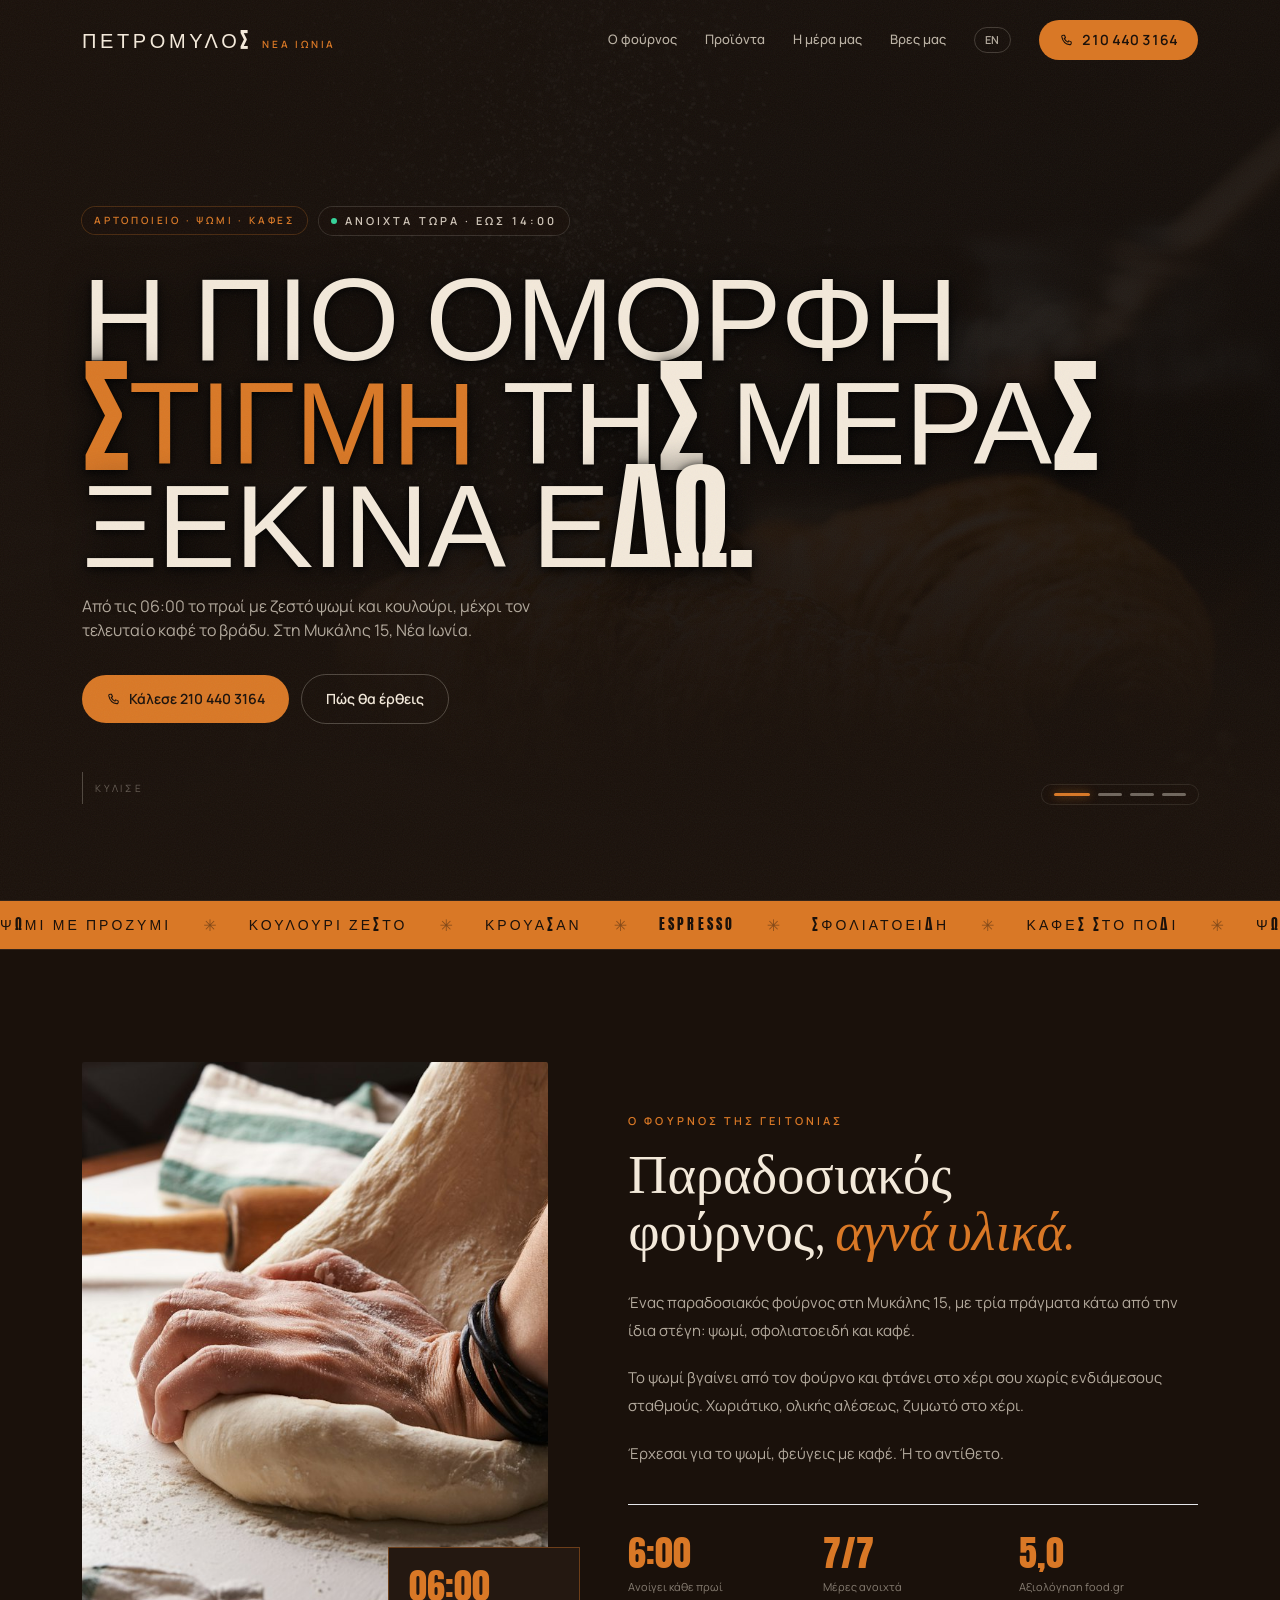
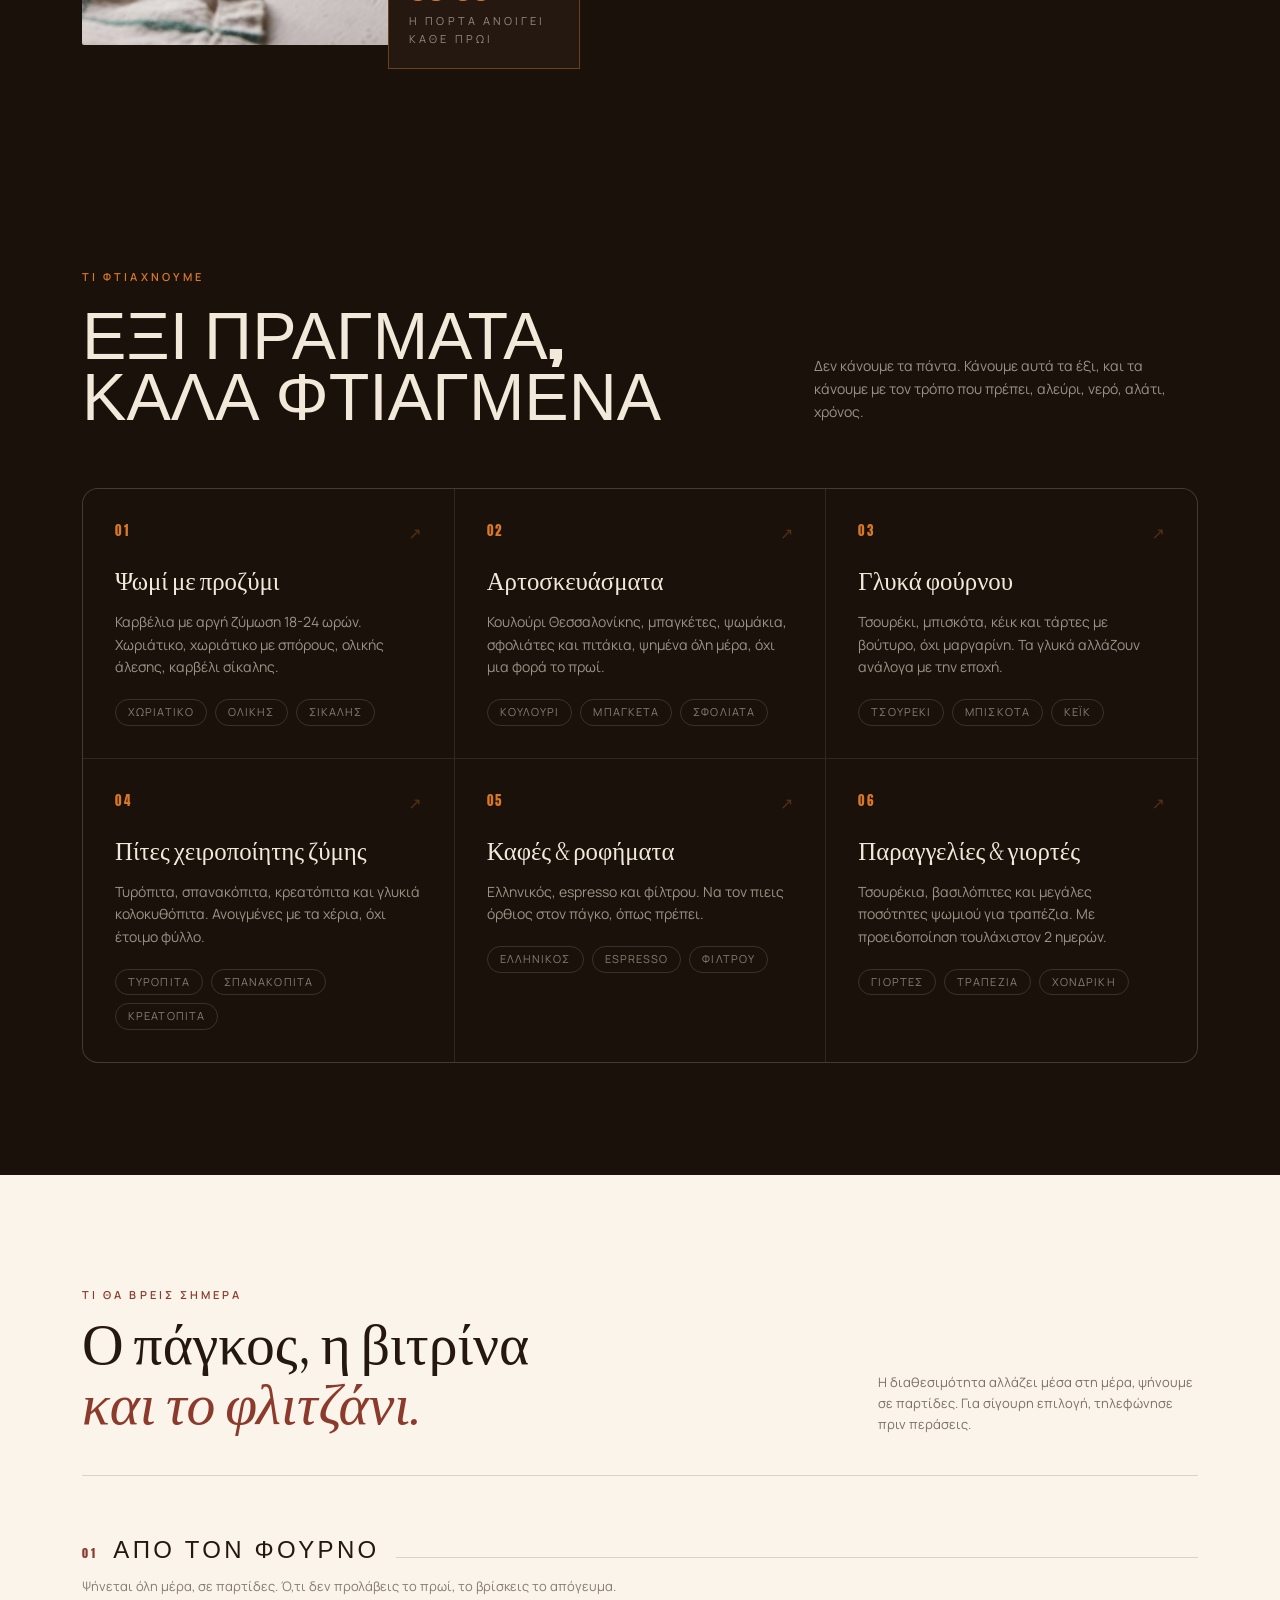
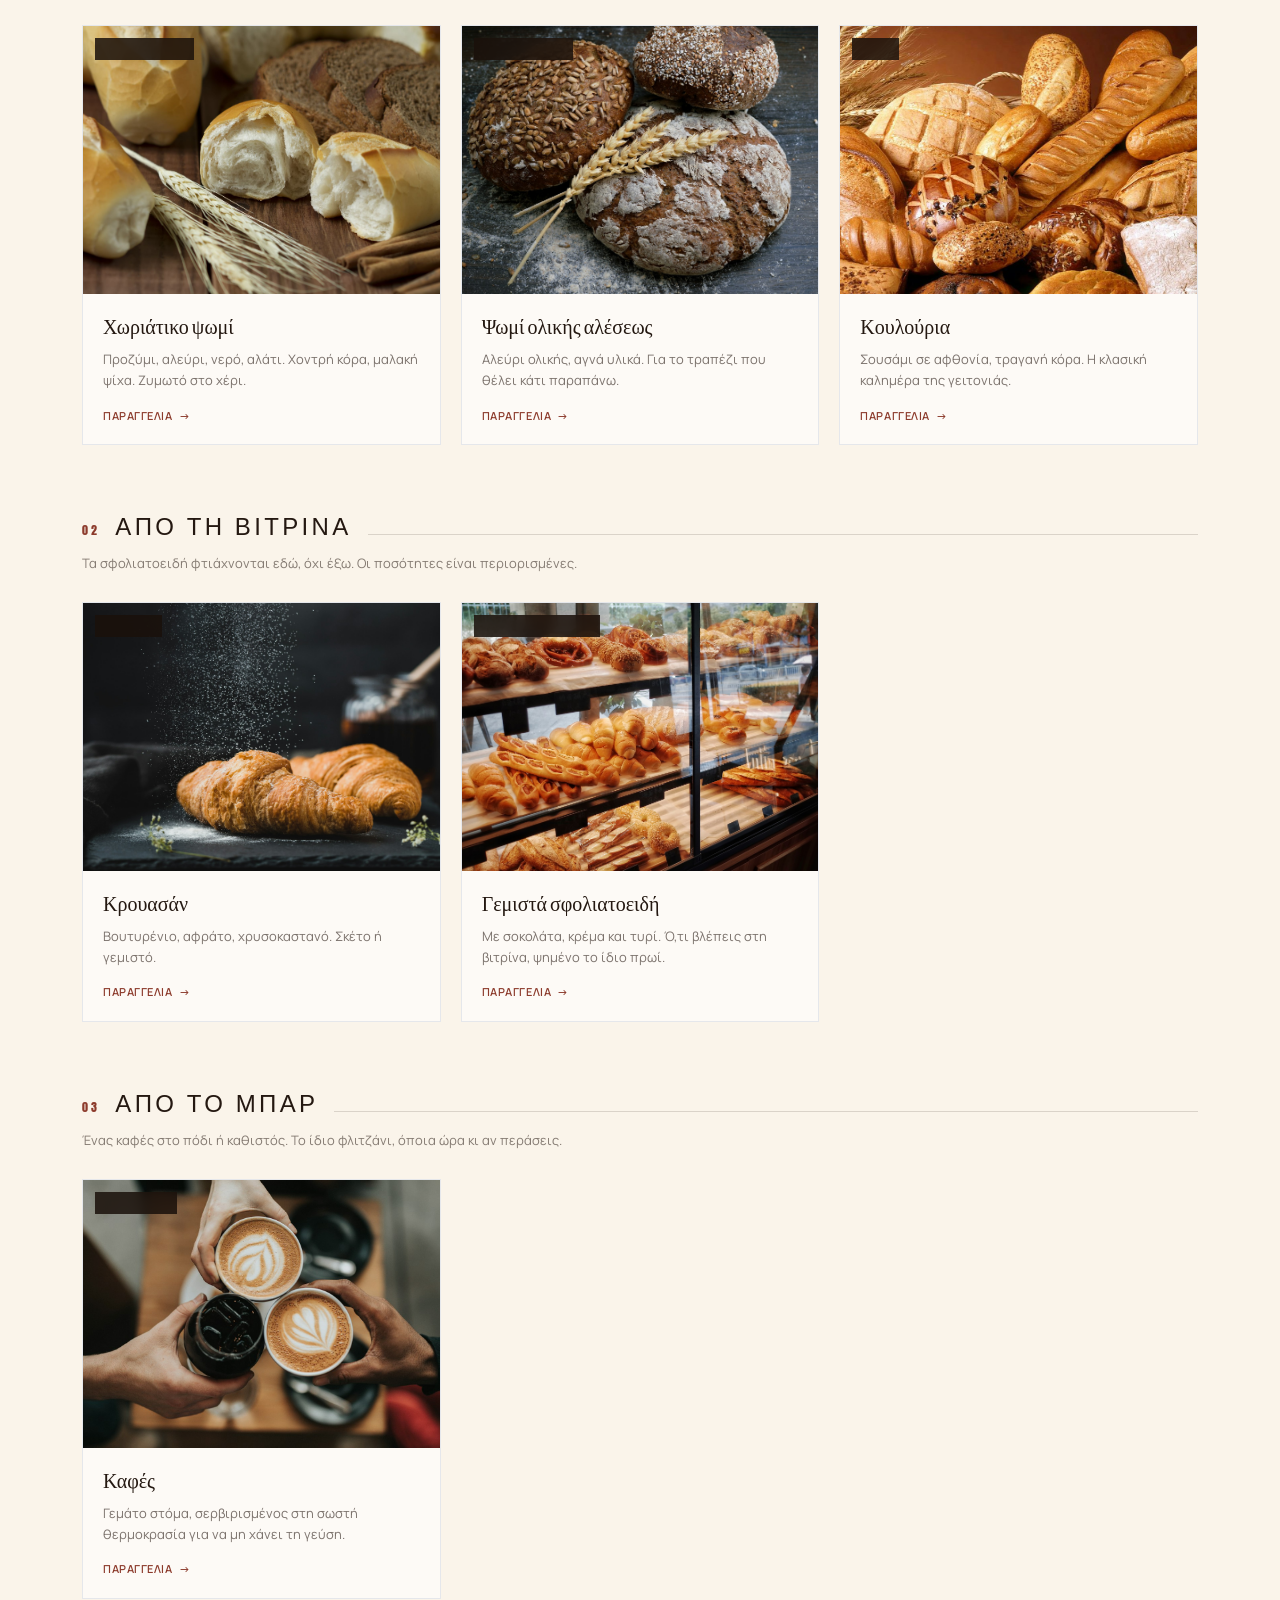
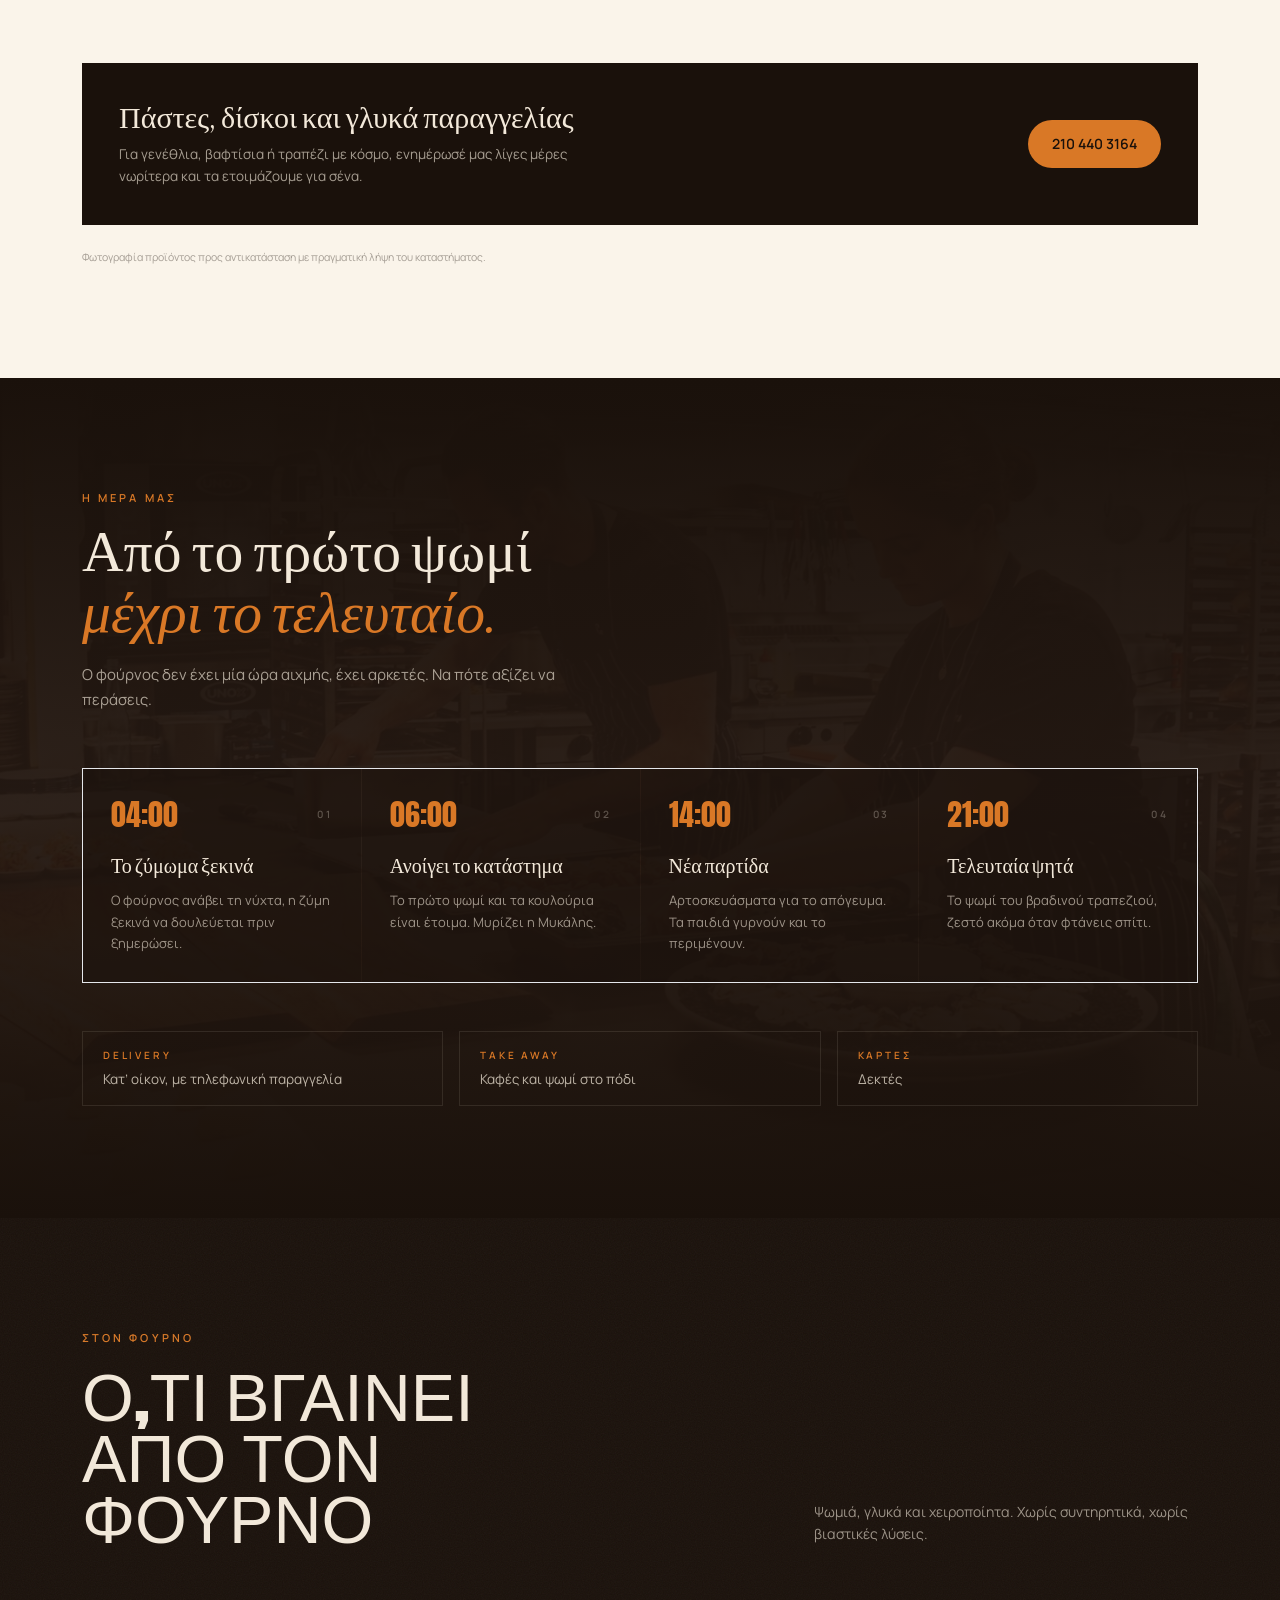
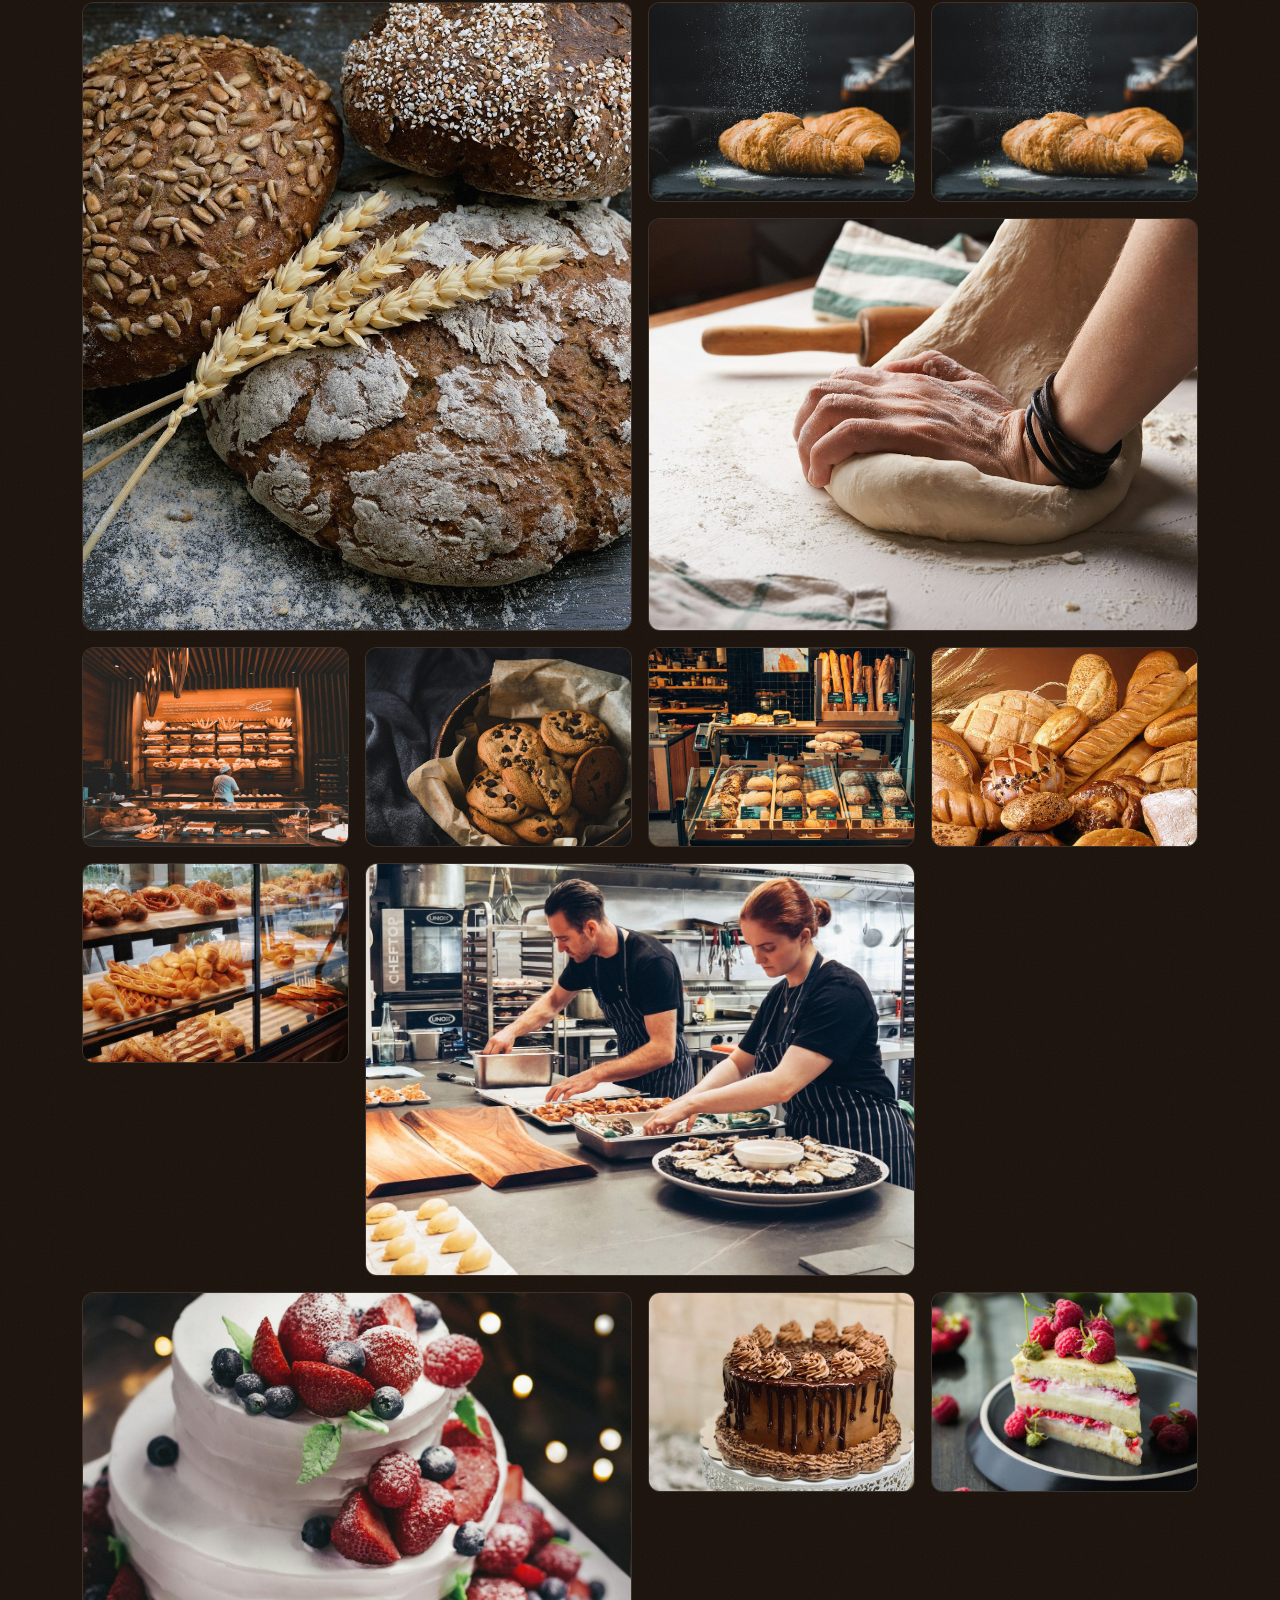
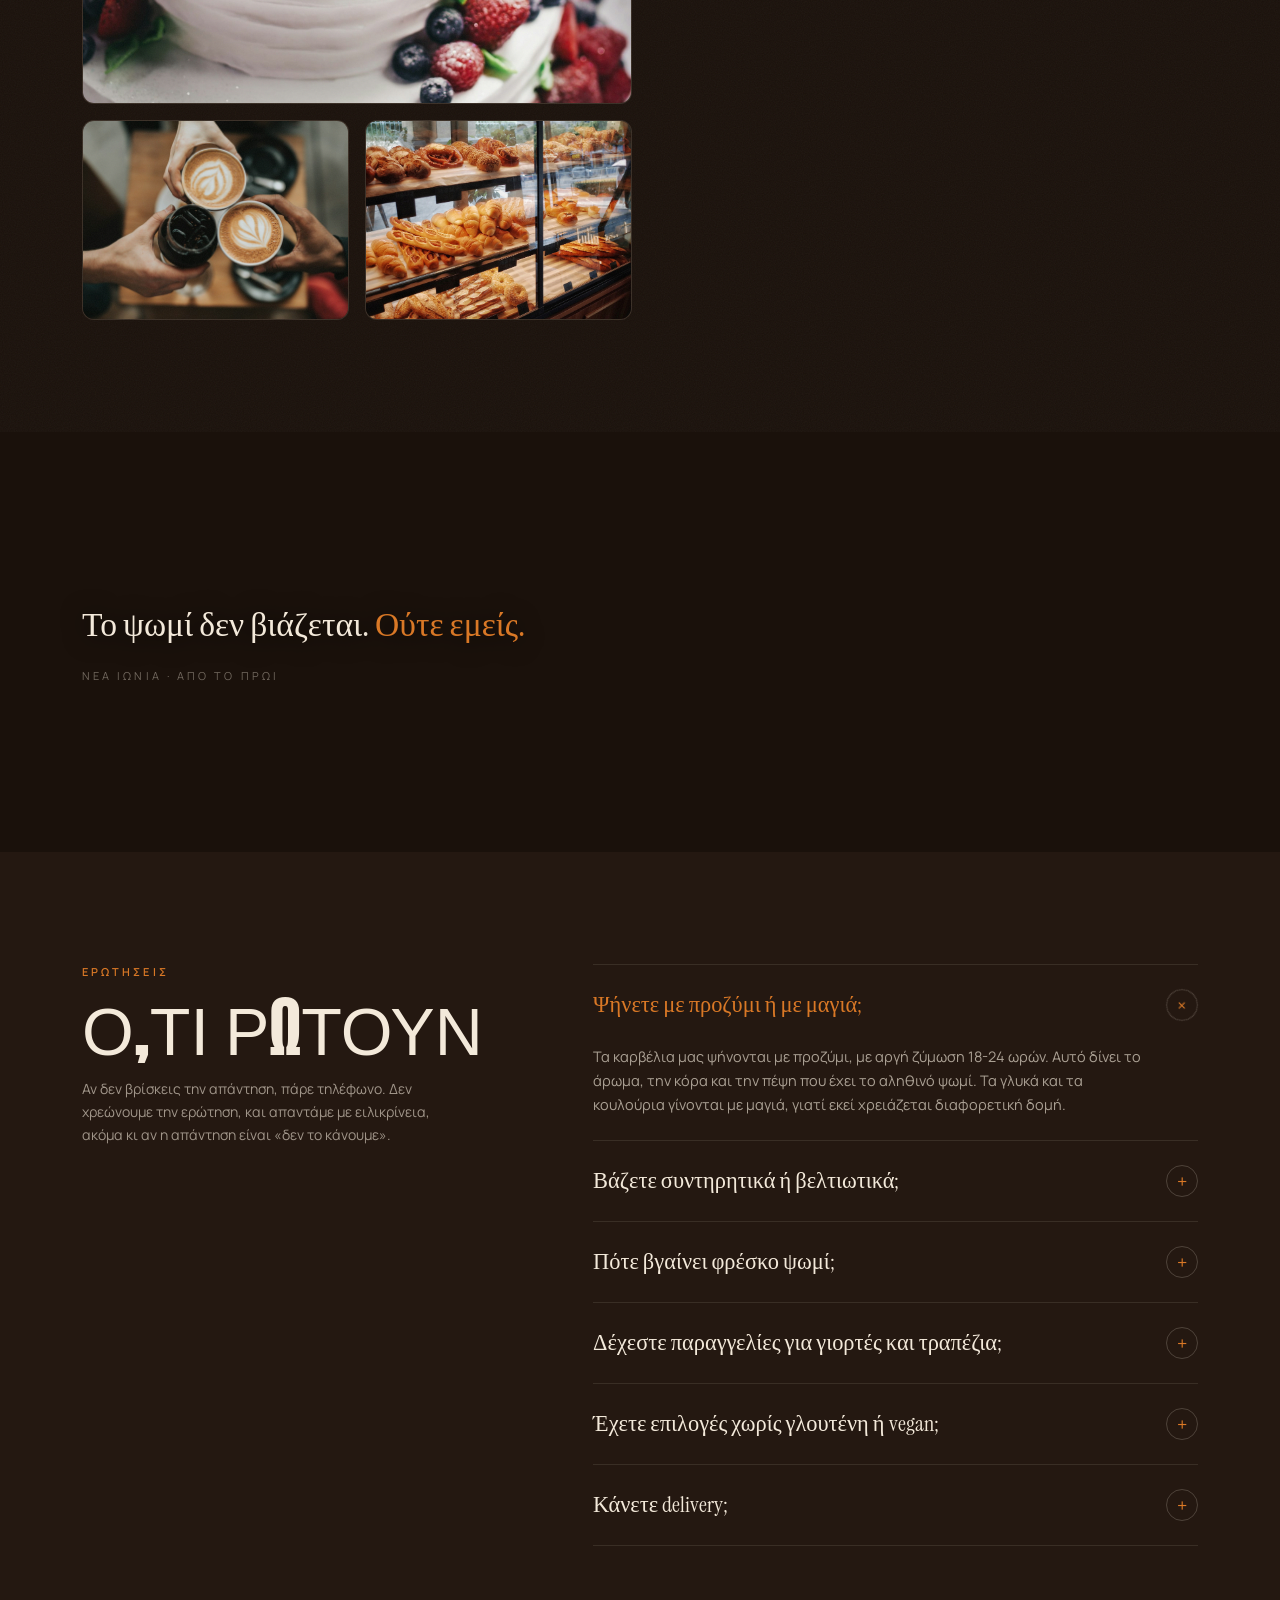
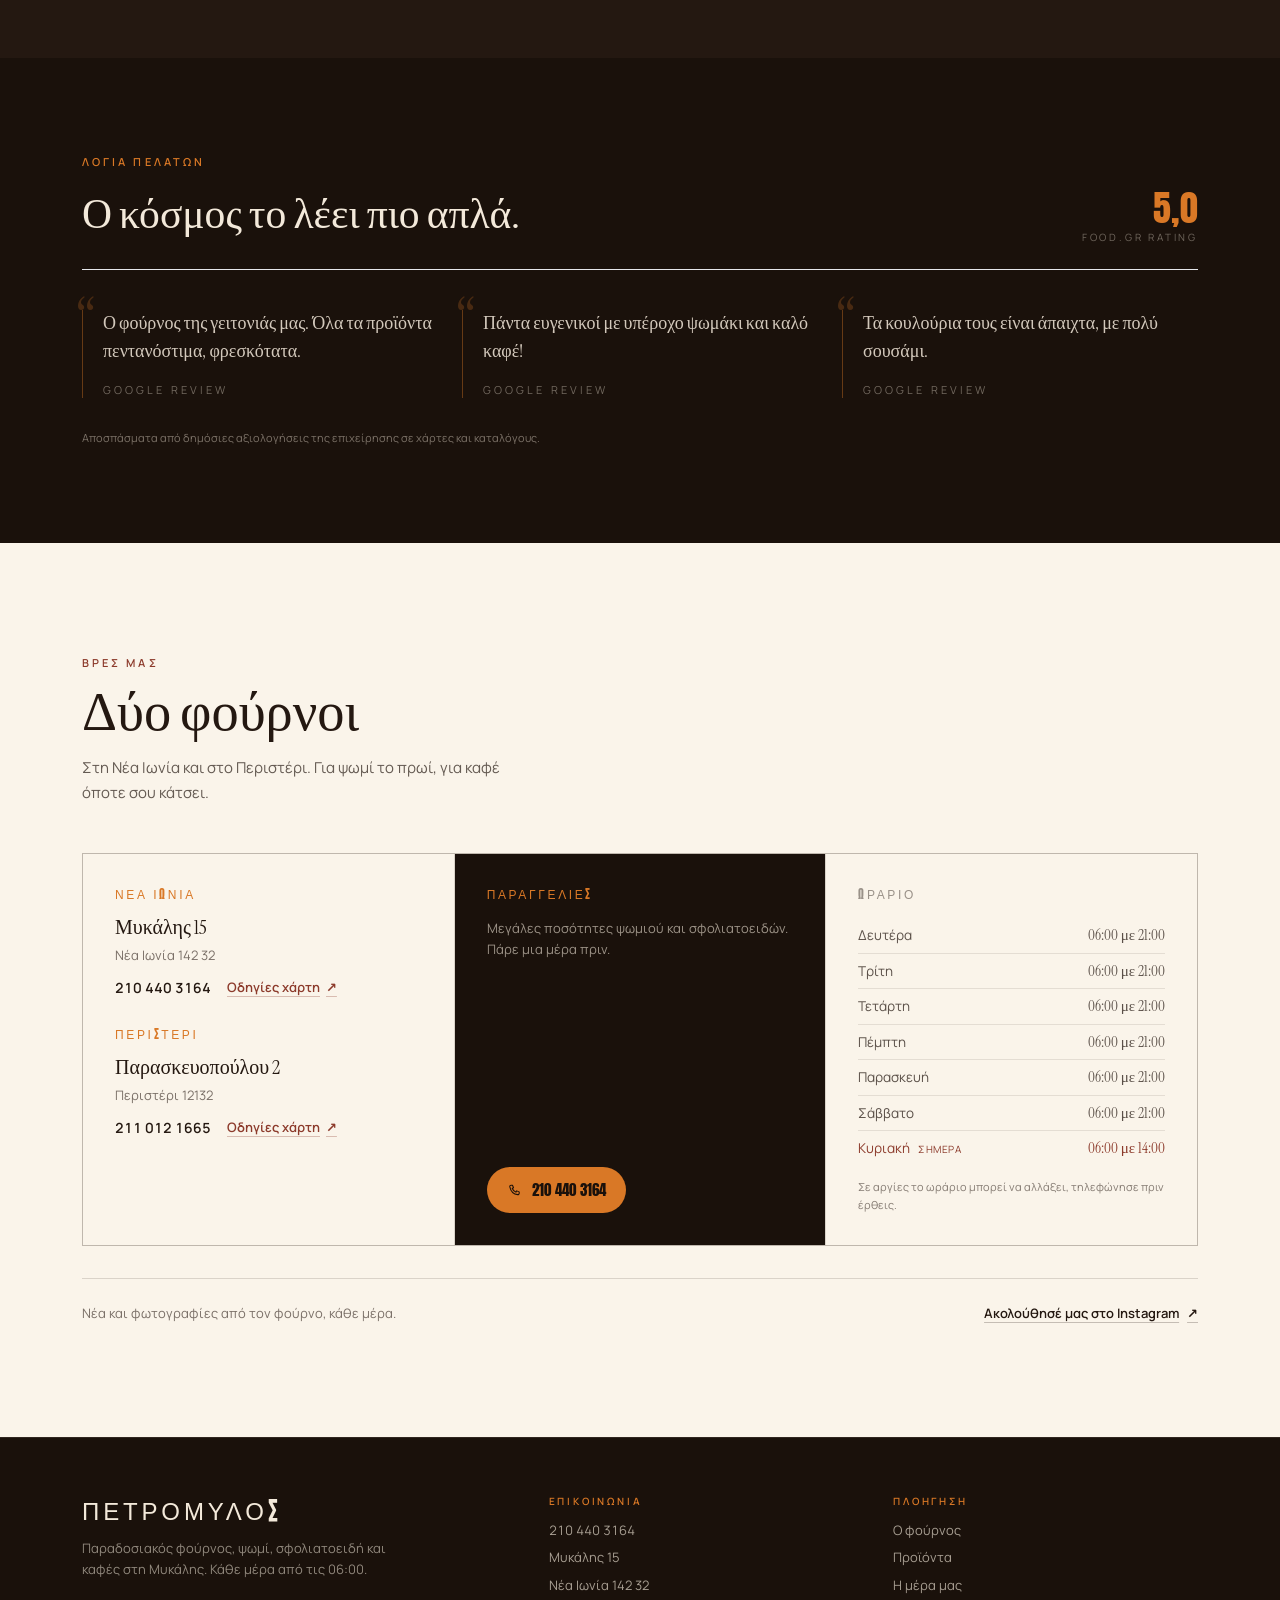
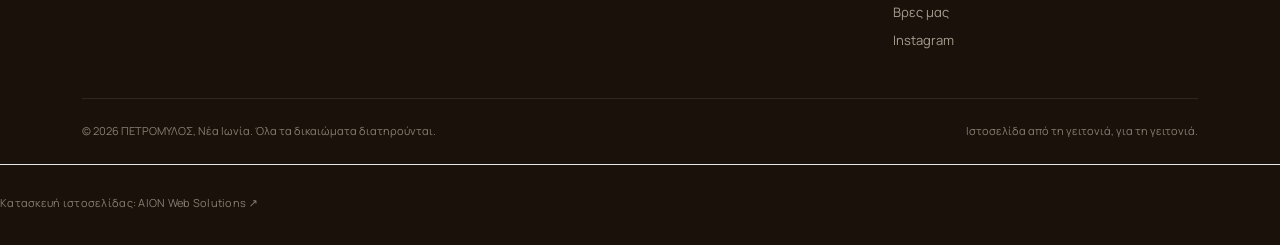
==== commit 59c09584: "update index.html" ====
--- a/index.html
+++ b/index.html
@@ -74,8 +74,8 @@
  "sameAs": ["https://www.instagram.com/petromilos.bakery/"]
  }
  </script>
-   <script type="module" crossorigin src="./assets/index-BUUM1Nff.js"></script>
-   <link rel="stylesheet" crossorigin href="./assets/index-DUGwtOQI.css">
+   <script type="module" crossorigin src="./assets/index-CFbppAB2.js"></script>
+   <link rel="stylesheet" crossorigin href="./assets/index-DSw8xFP8.css">
  </head>
  <body>
  <div id="root"></div>
--- a/assets/index-DSw8xFP8.css
+++ b/assets/index-DSw8xFP8.css
@@ -0,0 +1 @@
+*,:before,:after{--tw-border-spacing-x: 0;--tw-border-spacing-y: 0;--tw-translate-x: 0;--tw-translate-y: 0;--tw-rotate: 0;--tw-skew-x: 0;--tw-skew-y: 0;--tw-scale-x: 1;--tw-scale-y: 1;--tw-pan-x: ;--tw-pan-y: ;--tw-pinch-zoom: ;--tw-scroll-snap-strictness: proximity;--tw-gradient-from-position: ;--tw-gradient-via-position: ;--tw-gradient-to-position: ;--tw-ordinal: ;--tw-slashed-zero: ;--tw-numeric-figure: ;--tw-numeric-spacing: ;--tw-numeric-fraction: ;--tw-ring-inset: ;--tw-ring-offset-width: 0px;--tw-ring-offset-color: #fff;--tw-ring-color: rgb(59 130 246 / .5);--tw-ring-offset-shadow: 0 0 #0000;--tw-ring-shadow: 0 0 #0000;--tw-shadow: 0 0 #0000;--tw-shadow-colored: 0 0 #0000;--tw-blur: ;--tw-brightness: ;--tw-contrast: ;--tw-grayscale: ;--tw-hue-rotate: ;--tw-invert: ;--tw-saturate: ;--tw-sepia: ;--tw-drop-shadow: ;--tw-backdrop-blur: ;--tw-backdrop-brightness: ;--tw-backdrop-contrast: ;--tw-backdrop-grayscale: ;--tw-backdrop-hue-rotate: ;--tw-backdrop-invert: ;--tw-backdrop-opacity: ;--tw-backdrop-saturate: ;--tw-backdrop-sepia: ;--tw-contain-size: ;--tw-contain-layout: ;--tw-contain-paint: ;--tw-contain-style: }::backdrop{--tw-border-spacing-x: 0;--tw-border-spacing-y: 0;--tw-translate-x: 0;--tw-translate-y: 0;--tw-rotate: 0;--tw-skew-x: 0;--tw-skew-y: 0;--tw-scale-x: 1;--tw-scale-y: 1;--tw-pan-x: ;--tw-pan-y: ;--tw-pinch-zoom: ;--tw-scroll-snap-strictness: proximity;--tw-gradient-from-position: ;--tw-gradient-via-position: ;--tw-gradient-to-position: ;--tw-ordinal: ;--tw-slashed-zero: ;--tw-numeric-figure: ;--tw-numeric-spacing: ;--tw-numeric-fraction: ;--tw-ring-inset: ;--tw-ring-offset-width: 0px;--tw-ring-offset-color: #fff;--tw-ring-color: rgb(59 130 246 / .5);--tw-ring-offset-shadow: 0 0 #0000;--tw-ring-shadow: 0 0 #0000;--tw-shadow: 0 0 #0000;--tw-shadow-colored: 0 0 #0000;--tw-blur: ;--tw-brightness: ;--tw-contrast: ;--tw-grayscale: ;--tw-hue-rotate: ;--tw-invert: ;--tw-saturate: ;--tw-sepia: ;--tw-drop-shadow: ;--tw-backdrop-blur: ;--tw-backdrop-brightness: ;--tw-backdrop-contrast: ;--tw-backdrop-grayscale: ;--tw-backdrop-hue-rotate: ;--tw-backdrop-invert: ;--tw-backdrop-opacity: ;--tw-backdrop-saturate: ;--tw-backdrop-sepia: ;--tw-contain-size: ;--tw-contain-layout: ;--tw-contain-paint: ;--tw-contain-style: }*,:before,:after{box-sizing:border-box;border-width:0;border-style:solid;border-color:#e5e7eb}:before,:after{--tw-content: ""}html,:host{line-height:1.5;-webkit-text-size-adjust:100%;-moz-tab-size:4;-o-tab-size:4;tab-size:4;font-family:ui-sans-serif,system-ui,sans-serif,"Apple Color Emoji","Segoe UI Emoji",Segoe UI Symbol,"Noto Color Emoji";font-feature-settings:normal;font-variation-settings:normal;-webkit-tap-highlight-color:transparent}body{margin:0;line-height:inherit}hr{height:0;color:inherit;border-top-width:1px}abbr:where([title]){-webkit-text-decoration:underline dotted;text-decoration:underline dotted}h1,h2,h3,h4,h5,h6{font-size:inherit;font-weight:inherit}a{color:inherit;text-decoration:inherit}b,strong{font-weight:bolder}code,kbd,samp,pre{font-family:ui-monospace,SFMono-Regular,Menlo,Monaco,Consolas,Liberation Mono,Courier New,monospace;font-feature-settings:normal;font-variation-settings:normal;font-size:1em}small{font-size:80%}sub,sup{font-size:75%;line-height:0;position:relative;vertical-align:baseline}sub{bottom:-.25em}sup{top:-.5em}table{text-indent:0;border-color:inherit;border-collapse:collapse}button,input,optgroup,select,textarea{font-family:inherit;font-feature-settings:inherit;font-variation-settings:inherit;font-size:100%;font-weight:inherit;line-height:inherit;letter-spacing:inherit;color:inherit;margin:0;padding:0}button,select{text-transform:none}button,input:where([type=button]),input:where([type=reset]),input:where([type=submit]){-webkit-appearance:button;background-color:transparent;background-image:none}:-moz-focusring{outline:auto}:-moz-ui-invalid{box-shadow:none}progress{vertical-align:baseline}::-webkit-inner-spin-button,::-webkit-outer-spin-button{height:auto}[type=search]{-webkit-appearance:textfield;outline-offset:-2px}::-webkit-search-decoration{-webkit-appearance:none}::-webkit-file-upload-button{-webkit-appearance:button;font:inherit}summary{display:list-item}blockquote,dl,dd,h1,h2,h3,h4,h5,h6,hr,figure,p,pre{margin:0}fieldset{margin:0;padding:0}legend{padding:0}ol,ul,menu{list-style:none;margin:0;padding:0}dialog{padding:0}textarea{resize:vertical}input::-moz-placeholder,textarea::-moz-placeholder{opacity:1;color:#9ca3af}input::placeholder,textarea::placeholder{opacity:1;color:#9ca3af}button,[role=button]{cursor:pointer}:disabled{cursor:default}img,svg,video,canvas,audio,iframe,embed,object{display:block;vertical-align:middle}img,video{max-width:100%;height:auto}[hidden]:where(:not([hidden=until-found])){display:none}html{scroll-behavior:smooth;-webkit-text-size-adjust:100%}body{--tw-bg-opacity: 1;background-color:rgb(26 17 11 / var(--tw-bg-opacity, 1));font-family:Manrope,system-ui,sans-serif;--tw-text-opacity: 1;color:rgb(243 233 218 / var(--tw-text-opacity, 1));-webkit-font-smoothing:antialiased;-moz-osx-font-smoothing:grayscale;text-rendering:optimizeLegibility}::-moz-selection{--tw-bg-opacity: 1;background-color:rgb(217 120 38 / var(--tw-bg-opacity, 1));--tw-text-opacity: 1;color:rgb(26 17 11 / var(--tw-text-opacity, 1))}::selection{--tw-bg-opacity: 1;background-color:rgb(217 120 38 / var(--tw-bg-opacity, 1));--tw-text-opacity: 1;color:rgb(26 17 11 / var(--tw-text-opacity, 1))}h1,h2,h3{text-wrap:balance}.wrap{margin-left:auto;margin-right:auto;width:100%;max-width:1180px;padding-left:1.25rem;padding-right:1.25rem}@media (min-width: 640px){.wrap{padding-left:2rem;padding-right:2rem}}.eyebrow{font-family:Manrope,system-ui,sans-serif;font-size:11px;font-weight:600;text-transform:uppercase;letter-spacing:.28em;--tw-text-opacity: 1;color:rgb(217 120 38 / var(--tw-text-opacity, 1))}.btn{display:inline-flex;align-items:center;justify-content:center;gap:.5rem;border-radius:9999px;padding:.875rem 1.5rem;font-size:.875rem;line-height:1.25rem;font-weight:600;transition-property:color,background-color,border-color,text-decoration-color,fill,stroke,opacity,box-shadow,transform,filter,backdrop-filter;transition-timing-function:cubic-bezier(.4,0,.2,1);transition-duration:.3s}.btn:focus{outline:2px solid transparent;outline-offset:2px}.btn:focus-visible{--tw-ring-offset-shadow: var(--tw-ring-inset) 0 0 0 var(--tw-ring-offset-width) var(--tw-ring-offset-color);--tw-ring-shadow: var(--tw-ring-inset) 0 0 0 calc(2px + var(--tw-ring-offset-width)) var(--tw-ring-color);box-shadow:var(--tw-ring-offset-shadow),var(--tw-ring-shadow),var(--tw-shadow, 0 0 #0000);--tw-ring-opacity: 1;--tw-ring-color: rgb(217 120 38 / var(--tw-ring-opacity, 1));--tw-ring-offset-width: 2px;--tw-ring-offset-color: #1A110B}.btn-primary{display:inline-flex;align-items:center;justify-content:center;gap:.5rem;border-radius:9999px;padding:.875rem 1.5rem;font-size:.875rem;line-height:1.25rem;font-weight:600;transition-property:color,background-color,border-color,text-decoration-color,fill,stroke,opacity,box-shadow,transform,filter,backdrop-filter;transition-timing-function:cubic-bezier(.4,0,.2,1);transition-duration:.3s}.btn-primary:focus{outline:2px solid transparent;outline-offset:2px}.btn-primary:focus-visible{--tw-ring-offset-shadow: var(--tw-ring-inset) 0 0 0 var(--tw-ring-offset-width) var(--tw-ring-offset-color);--tw-ring-shadow: var(--tw-ring-inset) 0 0 0 calc(2px + var(--tw-ring-offset-width)) var(--tw-ring-color);box-shadow:var(--tw-ring-offset-shadow),var(--tw-ring-shadow),var(--tw-shadow, 0 0 #0000);--tw-ring-opacity: 1;--tw-ring-color: rgb(217 120 38 / var(--tw-ring-opacity, 1));--tw-ring-offset-width: 2px;--tw-ring-offset-color: #1A110B}.btn-primary{--tw-bg-opacity: 1;background-color:rgb(217 120 38 / var(--tw-bg-opacity, 1));--tw-text-opacity: 1;color:rgb(26 17 11 / var(--tw-text-opacity, 1))}.btn-primary:hover{--tw-bg-opacity: 1;background-color:rgb(232 155 78 / var(--tw-bg-opacity, 1))}.grain:after{content:"";position:absolute;top:0;right:0;bottom:0;left:0;pointer-events:none;opacity:.05;background-image:url("data:image/svg+xml,%3Csvg xmlns='http://www.w3.org/2000/svg' width='140' height='140'%3E%3Cfilter id='n'%3E%3CfeTurbulence type='fractalNoise' baseFrequency='0.85' numOctaves='3'/%3E%3C/filter%3E%3Crect width='140' height='140' filter='url(%23n)'/%3E%3C/svg%3E")}.sr-only{position:absolute;width:1px;height:1px;padding:0;margin:-1px;overflow:hidden;clip:rect(0,0,0,0);white-space:nowrap;border-width:0}.pointer-events-none{pointer-events:none}.fixed{position:fixed}.absolute{position:absolute}.relative{position:relative}.inset-0{top:0;right:0;bottom:0;left:0}.inset-x-0{left:0;right:0}.-bottom-6{bottom:-1.5rem}.-bottom-\[180px\]{bottom:-180px}.-left-1{left:-.25rem}.-right-2{right:-.5rem}.-top-4{top:-1rem}.-top-\[180px\]{top:-180px}.bottom-0{bottom:0}.bottom-3{bottom:.75rem}.left-0{left:0}.left-3{left:.75rem}.left-4{left:1rem}.right-3{right:.75rem}.right-4{right:1rem}.right-5{right:1.25rem}.top-0{top:0}.top-1\.5{top:.375rem}.top-3{top:.75rem}.top-4{top:1rem}.top-5{top:1.25rem}.isolate{isolation:isolate}.-z-10{z-index:-10}.z-10{z-index:10}.z-40{z-index:40}.z-50{z-index:50}.z-\[200\]{z-index:200}.row-span-2{grid-row:span 2 / span 2}.mb-1\.5{margin-bottom:.375rem}.mb-10{margin-bottom:2.5rem}.mb-11{margin-bottom:2.75rem}.mb-5{margin-bottom:1.25rem}.ml-2{margin-left:.5rem}.mt-1{margin-top:.25rem}.mt-1\.5{margin-top:.375rem}.mt-10{margin-top:2.5rem}.mt-12{margin-top:3rem}.mt-14{margin-top:3.5rem}.mt-16{margin-top:4rem}.mt-2{margin-top:.5rem}.mt-2\.5{margin-top:.625rem}.mt-3{margin-top:.75rem}.mt-4{margin-top:1rem}.mt-5{margin-top:1.25rem}.mt-6{margin-top:1.5rem}.mt-7{margin-top:1.75rem}.mt-8{margin-top:2rem}.mt-9{margin-top:2.25rem}.block{display:block}.flex{display:flex}.inline-flex{display:inline-flex}.table{display:table}.grid{display:grid}.hidden{display:none}.aspect-\[4\/3\]{aspect-ratio:4/3}.aspect-\[4\/5\]{aspect-ratio:4/5}.h-1\.5{height:.375rem}.h-11{height:2.75rem}.h-12{height:3rem}.h-2\/5{height:40%}.h-24{height:6rem}.h-3{height:.75rem}.h-8{height:2rem}.h-9{height:2.25rem}.h-\[2px\]{height:2px}.h-\[3px\]{height:3px}.h-full{height:100%}.h-px{height:1px}.max-h-0{max-height:0px}.max-h-\[28rem\]{max-height:28rem}.max-h-\[80vh\]{max-height:80vh}.max-h-\[86vh\]{max-height:86vh}.min-h-\[100svh\]{min-height:100svh}.min-h-\[420px\]{min-height:420px}.w-0{width:0px}.w-1\.5{width:.375rem}.w-11{width:2.75rem}.w-12{width:3rem}.w-48{width:12rem}.w-5{width:1.25rem}.w-6{width:1.5rem}.w-8{width:2rem}.w-9{width:2.25rem}.w-fit{width:-moz-fit-content;width:fit-content}.w-full{width:100%}.w-max{width:-moz-max-content;width:max-content}.w-px{width:1px}.min-w-0{min-width:0px}.max-w-2xl{max-width:42rem}.max-w-\[16ch\]{max-width:16ch}.max-w-\[18ch\]{max-width:18ch}.max-w-\[30ch\]{max-width:30ch}.max-w-\[92vw\]{max-width:92vw}.max-w-full{max-width:100%}.max-w-lg{max-width:32rem}.max-w-md{max-width:28rem}.max-w-sm{max-width:24rem}.max-w-xl{max-width:36rem}.max-w-xs{max-width:20rem}.flex-1{flex:1 1 0%}.shrink-0{flex-shrink:0}.translate-y-2{--tw-translate-y: .5rem;transform:translate(var(--tw-translate-x),var(--tw-translate-y)) rotate(var(--tw-rotate)) skew(var(--tw-skew-x)) skewY(var(--tw-skew-y)) scaleX(var(--tw-scale-x)) scaleY(var(--tw-scale-y))}.-rotate-45{--tw-rotate: -45deg;transform:translate(var(--tw-translate-x),var(--tw-translate-y)) rotate(var(--tw-rotate)) skew(var(--tw-skew-x)) skewY(var(--tw-skew-y)) scaleX(var(--tw-scale-x)) scaleY(var(--tw-scale-y))}.rotate-45{--tw-rotate: 45deg;transform:translate(var(--tw-translate-x),var(--tw-translate-y)) rotate(var(--tw-rotate)) skew(var(--tw-skew-x)) skewY(var(--tw-skew-y)) scaleX(var(--tw-scale-x)) scaleY(var(--tw-scale-y))}.scale-100{--tw-scale-x: 1;--tw-scale-y: 1;transform:translate(var(--tw-translate-x),var(--tw-translate-y)) rotate(var(--tw-rotate)) skew(var(--tw-skew-x)) skewY(var(--tw-skew-y)) scaleX(var(--tw-scale-x)) scaleY(var(--tw-scale-y))}.scale-\[1\.07\]{--tw-scale-x: 1.07;--tw-scale-y: 1.07;transform:translate(var(--tw-translate-x),var(--tw-translate-y)) rotate(var(--tw-rotate)) skew(var(--tw-skew-x)) skewY(var(--tw-skew-y)) scaleX(var(--tw-scale-x)) scaleY(var(--tw-scale-y))}.transform{transform:translate(var(--tw-translate-x),var(--tw-translate-y)) rotate(var(--tw-rotate)) skew(var(--tw-skew-x)) skewY(var(--tw-skew-y)) scaleX(var(--tw-scale-x)) scaleY(var(--tw-scale-y))}@keyframes marquee{0%{transform:translate(0)}to{transform:translate(-50%)}}.animate-marquee{animation:marquee 34s linear infinite}@keyframes rise{0%{opacity:0;transform:translateY(26px)}to{opacity:1;transform:translateY(0)}}.animate-rise{animation:rise .9s cubic-bezier(.22,1,.36,1) both}.grid-cols-2{grid-template-columns:repeat(2,minmax(0,1fr))}.grid-cols-3{grid-template-columns:repeat(3,minmax(0,1fr))}.flex-col{flex-direction:column}.flex-wrap{flex-wrap:wrap}.place-items-center{place-items:center}.items-start{align-items:flex-start}.items-end{align-items:flex-end}.items-center{align-items:center}.items-baseline{align-items:baseline}.justify-end{justify-content:flex-end}.justify-center{justify-content:center}.justify-between{justify-content:space-between}.gap-1{gap:.25rem}.gap-1\.5{gap:.375rem}.gap-10{gap:2.5rem}.gap-12{gap:3rem}.gap-2{gap:.5rem}.gap-2\.5{gap:.625rem}.gap-3{gap:.75rem}.gap-4{gap:1rem}.gap-5{gap:1.25rem}.gap-6{gap:1.5rem}.gap-7{gap:1.75rem}.gap-8{gap:2rem}.gap-px{gap:1px}.gap-x-4{-moz-column-gap:1rem;column-gap:1rem}.gap-y-1\.5{row-gap:.375rem}.space-y-16>:not([hidden])~:not([hidden]){--tw-space-y-reverse: 0;margin-top:calc(4rem * calc(1 - var(--tw-space-y-reverse)));margin-bottom:calc(4rem * var(--tw-space-y-reverse))}.space-y-2>:not([hidden])~:not([hidden]){--tw-space-y-reverse: 0;margin-top:calc(.5rem * calc(1 - var(--tw-space-y-reverse)));margin-bottom:calc(.5rem * var(--tw-space-y-reverse))}.space-y-5>:not([hidden])~:not([hidden]){--tw-space-y-reverse: 0;margin-top:calc(1.25rem * calc(1 - var(--tw-space-y-reverse)));margin-bottom:calc(1.25rem * var(--tw-space-y-reverse))}.divide-y>:not([hidden])~:not([hidden]){--tw-divide-y-reverse: 0;border-top-width:calc(1px * calc(1 - var(--tw-divide-y-reverse)));border-bottom-width:calc(1px * var(--tw-divide-y-reverse))}.divide-crust-900\/10>:not([hidden])~:not([hidden]){border-color:#2418111a}.divide-flour\/10>:not([hidden])~:not([hidden]){border-color:#f3e9da1a}.overflow-hidden{overflow:hidden}.truncate{overflow:hidden;text-overflow:ellipsis;white-space:nowrap}.whitespace-nowrap{white-space:nowrap}.break-words{overflow-wrap:break-word}.rounded-2xl{border-radius:1rem}.rounded-\[2px\]{border-radius:2px}.rounded-full{border-radius:9999px}.rounded-xl{border-radius:.75rem}.border{border-width:1px}.border-y{border-top-width:1px;border-bottom-width:1px}.border-b{border-bottom-width:1px}.border-l{border-left-width:1px}.border-t{border-top-width:1px}.border-crust-800{--tw-border-opacity: 1;border-color:rgb(51 36 26 / var(--tw-border-opacity, 1))}.border-crust-900\/15{border-color:#24181126}.border-ember\/40{border-color:#d9782666}.border-ember\/50{border-color:#d9782680}.border-flour\/10{border-color:#f3e9da1a}.border-flour\/15{border-color:#f3e9da26}.border-flour\/20{border-color:#f3e9da33}.border-flour\/25{border-color:#f3e9da40}.border-flour\/5{border-color:#f3e9da0d}.bg-\[\#EFE6D6\]{--tw-bg-opacity: 1;background-color:rgb(239 230 214 / var(--tw-bg-opacity, 1))}.bg-amber-400{--tw-bg-opacity: 1;background-color:rgb(251 191 36 / var(--tw-bg-opacity, 1))}.bg-black\/75{background-color:#000000bf}.bg-crust-900{--tw-bg-opacity: 1;background-color:rgb(36 24 17 / var(--tw-bg-opacity, 1))}.bg-crust-900\/15{background-color:#24181126}.bg-crust-950{--tw-bg-opacity: 1;background-color:rgb(26 17 11 / var(--tw-bg-opacity, 1))}.bg-crust-950\/50{background-color:#1a110b80}.bg-crust-950\/55{background-color:#1a110b8c}.bg-crust-950\/70{background-color:#1a110bb3}.bg-crust-950\/85{background-color:#1a110bd9}.bg-crust-950\/90{background-color:#1a110be6}.bg-crust-950\/95{background-color:#1a110bf2}.bg-current{background-color:currentColor}.bg-ember{--tw-bg-opacity: 1;background-color:rgb(217 120 38 / var(--tw-bg-opacity, 1))}.bg-emerald-400{--tw-bg-opacity: 1;background-color:rgb(52 211 153 / var(--tw-bg-opacity, 1))}.bg-flour\/10{background-color:#f3e9da1a}.bg-flour\/25{background-color:#f3e9da40}.bg-flour\/40{background-color:#f3e9da66}.bg-flour\/5{background-color:#f3e9da0d}.bg-paper{--tw-bg-opacity: 1;background-color:rgb(250 244 234 / var(--tw-bg-opacity, 1))}.bg-paper\/95{background-color:#faf4eaf2}.bg-white\/60{background-color:#fff9}.bg-gradient-to-b{background-image:linear-gradient(to bottom,var(--tw-gradient-stops))}.bg-gradient-to-r{background-image:linear-gradient(to right,var(--tw-gradient-stops))}.bg-gradient-to-t{background-image:linear-gradient(to top,var(--tw-gradient-stops))}.from-crust-950{--tw-gradient-from: #1A110B var(--tw-gradient-from-position);--tw-gradient-to: rgb(26 17 11 / 0) var(--tw-gradient-to-position);--tw-gradient-stops: var(--tw-gradient-from), var(--tw-gradient-to)}.from-crust-950\/80{--tw-gradient-from: rgb(26 17 11 / .8) var(--tw-gradient-from-position);--tw-gradient-to: rgb(26 17 11 / 0) var(--tw-gradient-to-position);--tw-gradient-stops: var(--tw-gradient-from), var(--tw-gradient-to)}.from-crust-950\/85{--tw-gradient-from: rgb(26 17 11 / .85) var(--tw-gradient-from-position);--tw-gradient-to: rgb(26 17 11 / 0) var(--tw-gradient-to-position);--tw-gradient-stops: var(--tw-gradient-from), var(--tw-gradient-to)}.from-crust-950\/95{--tw-gradient-from: rgb(26 17 11 / .95) var(--tw-gradient-from-position);--tw-gradient-to: rgb(26 17 11 / 0) var(--tw-gradient-to-position);--tw-gradient-stops: var(--tw-gradient-from), var(--tw-gradient-to)}.via-crust-900\/85{--tw-gradient-to: rgb(36 24 17 / 0) var(--tw-gradient-to-position);--tw-gradient-stops: var(--tw-gradient-from), rgb(36 24 17 / .85) var(--tw-gradient-via-position), var(--tw-gradient-to)}.via-crust-950\/25{--tw-gradient-to: rgb(26 17 11 / 0) var(--tw-gradient-to-position);--tw-gradient-stops: var(--tw-gradient-from), rgb(26 17 11 / .25) var(--tw-gradient-via-position), var(--tw-gradient-to)}.via-crust-950\/55{--tw-gradient-to: rgb(26 17 11 / 0) var(--tw-gradient-to-position);--tw-gradient-stops: var(--tw-gradient-from), rgb(26 17 11 / .55) var(--tw-gradient-via-position), var(--tw-gradient-to)}.via-crust-950\/60{--tw-gradient-to: rgb(26 17 11 / 0) var(--tw-gradient-to-position);--tw-gradient-stops: var(--tw-gradient-from), rgb(26 17 11 / .6) var(--tw-gradient-via-position), var(--tw-gradient-to)}.to-crust-950{--tw-gradient-to: #1A110B var(--tw-gradient-to-position)}.to-transparent{--tw-gradient-to: transparent var(--tw-gradient-to-position)}.bg-cover{background-size:cover}.bg-center{background-position:center}.object-contain{-o-object-fit:contain;object-fit:contain}.object-cover{-o-object-fit:cover;object-fit:cover}.object-center{-o-object-position:center;object-position:center}.p-4{padding:1rem}.p-5{padding:1.25rem}.p-6{padding:1.5rem}.p-7{padding:1.75rem}.\!px-5{padding-left:1.25rem!important;padding-right:1.25rem!important}.\!py-2\.5{padding-top:.625rem!important;padding-bottom:.625rem!important}.\!py-3{padding-top:.75rem!important;padding-bottom:.75rem!important}.px-2{padding-left:.5rem;padding-right:.5rem}.px-2\.5{padding-left:.625rem;padding-right:.625rem}.px-3{padding-left:.75rem;padding-right:.75rem}.px-4{padding-left:1rem;padding-right:1rem}.px-5{padding-left:1.25rem;padding-right:1.25rem}.py-1{padding-top:.25rem;padding-bottom:.25rem}.py-1\.5{padding-top:.375rem;padding-bottom:.375rem}.py-16{padding-top:4rem;padding-bottom:4rem}.py-2{padding-top:.5rem;padding-bottom:.5rem}.py-20{padding-top:5rem;padding-bottom:5rem}.py-3{padding-top:.75rem;padding-bottom:.75rem}.py-4{padding-top:1rem;padding-bottom:1rem}.py-5{padding-top:1.25rem;padding-bottom:1.25rem}.py-6{padding-top:1.5rem;padding-bottom:1.5rem}.pb-10{padding-bottom:2.5rem}.pb-16{padding-bottom:4rem}.pb-6{padding-bottom:1.5rem}.pb-8{padding-bottom:2rem}.pb-\[max\(0\.75rem\,env\(safe-area-inset-bottom\)\)\]{padding-bottom:max(.75rem,env(safe-area-inset-bottom))}.pl-5{padding-left:1.25rem}.pr-12{padding-right:3rem}.pt-14{padding-top:3.5rem}.pt-2\.5{padding-top:.625rem}.pt-32{padding-top:8rem}.pt-6{padding-top:1.5rem}.pt-7{padding-top:1.75rem}.text-left{text-align:left}.text-center{text-align:center}.text-right{text-align:right}.font-display{font-family:Anton,Impact,sans-serif}.font-serif{font-family:"Instrument Serif",Georgia,serif}.text-2xl{font-size:1.5rem;line-height:2rem}.text-3xl{font-size:1.875rem;line-height:2.25rem}.text-4xl{font-size:2.25rem;line-height:2.5rem}.text-6xl{font-size:3.75rem;line-height:1}.text-\[10\.5px\]{font-size:10.5px}.text-\[10px\]{font-size:10px}.text-\[11px\]{font-size:11px}.text-\[12px\]{font-size:12px}.text-\[13\.5px\]{font-size:13.5px}.text-\[13px\]{font-size:13px}.text-\[14\.5px\]{font-size:14.5px}.text-\[14px\]{font-size:14px}.text-\[15px\]{font-size:15px}.text-\[9px\]{font-size:9px}.text-\[clamp\(1\.05rem\,2\.2vw\,1\.4rem\)\]{font-size:clamp(1.05rem,2.2vw,1.4rem)}.text-\[clamp\(1\.25rem\,2\.4vw\,1\.55rem\)\]{font-size:clamp(1.25rem,2.4vw,1.55rem)}.text-\[clamp\(1\.3rem\,3\.1vw\,2\.1rem\)\]{font-size:clamp(1.3rem,3.1vw,2.1rem)}.text-\[clamp\(1\.7rem\,3\.6vw\,2\.6rem\)\]{font-size:clamp(1.7rem,3.6vw,2.6rem)}.text-\[clamp\(2\.1rem\,9\.2vw\,7\.5rem\)\]{font-size:clamp(2.1rem,9.2vw,7.5rem)}.text-\[clamp\(2rem\,4\.6vw\,3\.4rem\)\]{font-size:clamp(2rem,4.6vw,3.4rem)}.text-\[clamp\(2rem\,4\.8vw\,3\.6rem\)\]{font-size:clamp(2rem,4.8vw,3.6rem)}.text-\[clamp\(2rem\,5\.2vw\,4\.2rem\)\]{font-size:clamp(2rem,5.2vw,4.2rem)}.text-lg{font-size:1.125rem;line-height:1.75rem}.text-sm{font-size:.875rem;line-height:1.25rem}.text-xl{font-size:1.25rem;line-height:1.75rem}.text-xs{font-size:.75rem;line-height:1rem}.font-medium{font-weight:500}.font-semibold{font-weight:600}.uppercase{text-transform:uppercase}.italic{font-style:italic}.not-italic{font-style:normal}.tabular-nums{--tw-numeric-spacing: tabular-nums;font-variant-numeric:var(--tw-ordinal) var(--tw-slashed-zero) var(--tw-numeric-figure) var(--tw-numeric-spacing) var(--tw-numeric-fraction)}.leading-\[0\.88\]{line-height:.88}.leading-\[0\.92\]{line-height:.92}.leading-\[1\.04\]{line-height:1.04}.leading-\[1\.05\]{line-height:1.05}.leading-\[1\.06\]{line-height:1.06}.leading-\[1\.4\]{line-height:1.4}.leading-\[1\.55\]{line-height:1.55}.leading-\[1\.85\]{line-height:1.85}.leading-none{line-height:1}.leading-relaxed{line-height:1.625}.leading-snug{line-height:1.375}.leading-tight{line-height:1.25}.tracking-\[-0\.01em\]{letter-spacing:-.01em}.tracking-\[0\.14em\]{letter-spacing:.14em}.tracking-\[0\.16em\]{letter-spacing:.16em}.tracking-\[0\.18em\]{letter-spacing:.18em}.tracking-\[0\.1em\]{letter-spacing:.1em}.tracking-\[0\.22em\]{letter-spacing:.22em}.tracking-\[0\.2em\]{letter-spacing:.2em}.tracking-wide{letter-spacing:.025em}.tracking-wider{letter-spacing:.05em}.tracking-widest2{letter-spacing:.28em}.\!text-brick{--tw-text-opacity: 1 !important;color:rgb(140 58 43 / var(--tw-text-opacity, 1))!important}.text-brick{--tw-text-opacity: 1;color:rgb(140 58 43 / var(--tw-text-opacity, 1))}.text-crust-900{--tw-text-opacity: 1;color:rgb(36 24 17 / var(--tw-text-opacity, 1))}.text-crust-900\/40{color:#24181166}.text-crust-900\/45{color:#24181173}.text-crust-900\/55{color:#2418118c}.text-crust-900\/60{color:#24181199}.text-crust-900\/70{color:#241811b3}.text-crust-900\/75{color:#241811bf}.text-crust-950{--tw-text-opacity: 1;color:rgb(26 17 11 / var(--tw-text-opacity, 1))}.text-crust-950\/45{color:#1a110b73}.text-ember{--tw-text-opacity: 1;color:rgb(217 120 38 / var(--tw-text-opacity, 1))}.text-ember\/25{color:#d9782640}.text-ember\/30{color:#d978264d}.text-flour{--tw-text-opacity: 1;color:rgb(243 233 218 / var(--tw-text-opacity, 1))}.text-flour\/30{color:#f3e9da4d}.text-flour\/35{color:#f3e9da59}.text-flour\/40{color:#f3e9da66}.text-flour\/45{color:#f3e9da73}.text-flour\/50{color:#f3e9da80}.text-flour\/55{color:#f3e9da8c}.text-flour\/60{color:#f3e9da99}.text-flour\/65{color:#f3e9daa6}.text-flour\/70{color:#f3e9dab3}.text-flour\/75{color:#f3e9dabf}.text-flour\/85{color:#f3e9dad9}.underline{text-decoration-line:underline}.decoration-brick\/30{text-decoration-color:#8c3a2b4d}.decoration-crust-900\/25{text-decoration-color:#24181140}.underline-offset-4{text-underline-offset:4px}.opacity-0{opacity:0}.opacity-100{opacity:1}.opacity-30{opacity:.3}.opacity-50{opacity:.5}.shadow-2xl{--tw-shadow: 0 25px 50px -12px rgb(0 0 0 / .25);--tw-shadow-colored: 0 25px 50px -12px var(--tw-shadow-color);box-shadow:var(--tw-ring-offset-shadow, 0 0 #0000),var(--tw-ring-shadow, 0 0 #0000),var(--tw-shadow)}.shadow-\[0_0_10px_rgba\(217\,120\,38\,0\.65\)\]{--tw-shadow: 0 0 10px rgba(217,120,38,.65);--tw-shadow-colored: 0 0 10px var(--tw-shadow-color);box-shadow:var(--tw-ring-offset-shadow, 0 0 #0000),var(--tw-ring-shadow, 0 0 #0000),var(--tw-shadow)}.ring-1{--tw-ring-offset-shadow: var(--tw-ring-inset) 0 0 0 var(--tw-ring-offset-width) var(--tw-ring-offset-color);--tw-ring-shadow: var(--tw-ring-inset) 0 0 0 calc(1px + var(--tw-ring-offset-width)) var(--tw-ring-color);box-shadow:var(--tw-ring-offset-shadow),var(--tw-ring-shadow),var(--tw-shadow, 0 0 #0000)}.ring-ember\/25{--tw-ring-color: rgb(217 120 38 / .25)}.ring-flour\/10{--tw-ring-color: rgb(243 233 218 / .1)}.ring-flour\/15{--tw-ring-color: rgb(243 233 218 / .15)}.filter{filter:var(--tw-blur) var(--tw-brightness) var(--tw-contrast) var(--tw-grayscale) var(--tw-hue-rotate) var(--tw-invert) var(--tw-saturate) var(--tw-sepia) var(--tw-drop-shadow)}.backdrop-blur{--tw-backdrop-blur: blur(8px);-webkit-backdrop-filter:var(--tw-backdrop-blur) var(--tw-backdrop-brightness) var(--tw-backdrop-contrast) var(--tw-backdrop-grayscale) var(--tw-backdrop-hue-rotate) var(--tw-backdrop-invert) var(--tw-backdrop-opacity) var(--tw-backdrop-saturate) var(--tw-backdrop-sepia);backdrop-filter:var(--tw-backdrop-blur) var(--tw-backdrop-brightness) var(--tw-backdrop-contrast) var(--tw-backdrop-grayscale) var(--tw-backdrop-hue-rotate) var(--tw-backdrop-invert) var(--tw-backdrop-opacity) var(--tw-backdrop-saturate) var(--tw-backdrop-sepia)}.backdrop-blur-md{--tw-backdrop-blur: blur(12px);-webkit-backdrop-filter:var(--tw-backdrop-blur) var(--tw-backdrop-brightness) var(--tw-backdrop-contrast) var(--tw-backdrop-grayscale) var(--tw-backdrop-hue-rotate) var(--tw-backdrop-invert) var(--tw-backdrop-opacity) var(--tw-backdrop-saturate) var(--tw-backdrop-sepia);backdrop-filter:var(--tw-backdrop-blur) var(--tw-backdrop-brightness) var(--tw-backdrop-contrast) var(--tw-backdrop-grayscale) var(--tw-backdrop-hue-rotate) var(--tw-backdrop-invert) var(--tw-backdrop-opacity) var(--tw-backdrop-saturate) var(--tw-backdrop-sepia)}.backdrop-blur-sm{--tw-backdrop-blur: blur(4px);-webkit-backdrop-filter:var(--tw-backdrop-blur) var(--tw-backdrop-brightness) var(--tw-backdrop-contrast) var(--tw-backdrop-grayscale) var(--tw-backdrop-hue-rotate) var(--tw-backdrop-invert) var(--tw-backdrop-opacity) var(--tw-backdrop-saturate) var(--tw-backdrop-sepia);backdrop-filter:var(--tw-backdrop-blur) var(--tw-backdrop-brightness) var(--tw-backdrop-contrast) var(--tw-backdrop-grayscale) var(--tw-backdrop-hue-rotate) var(--tw-backdrop-invert) var(--tw-backdrop-opacity) var(--tw-backdrop-saturate) var(--tw-backdrop-sepia)}.transition{transition-property:color,background-color,border-color,text-decoration-color,fill,stroke,opacity,box-shadow,transform,filter,backdrop-filter;transition-timing-function:cubic-bezier(.4,0,.2,1);transition-duration:.15s}.transition-\[opacity\,transform\]{transition-property:opacity,transform;transition-timing-function:cubic-bezier(.4,0,.2,1);transition-duration:.15s}.transition-all{transition-property:all;transition-timing-function:cubic-bezier(.4,0,.2,1);transition-duration:.15s}.transition-opacity{transition-property:opacity;transition-timing-function:cubic-bezier(.4,0,.2,1);transition-duration:.15s}.transition-transform{transition-property:transform;transition-timing-function:cubic-bezier(.4,0,.2,1);transition-duration:.15s}.duration-300{transition-duration:.3s}.duration-500{transition-duration:.5s}.duration-700{transition-duration:.7s}.duration-\[1400ms\]{transition-duration:1.4s}.duration-\[600ms\]{transition-duration:.6s}.ease-out{transition-timing-function:cubic-bezier(0,0,.2,1)}.will-change-transform{will-change:transform}.\[animation-delay\:160ms\]{animation-delay:.16s}.\[animation-delay\:220ms\]{animation-delay:.22s}.\[animation-delay\:80ms\]{animation-delay:80ms}.\[text-shadow\:0_2px_24px_rgba\(0\,0\,0\,0\.85\)\]{text-shadow:0 2px 24px rgba(0,0,0,.85)}.\[text-shadow\:0_4px_36px_rgba\(0\,0\,0\,0\.98\)\,0_2px_8px_rgba\(0\,0\,0\,1\)\]{text-shadow:0 4px 36px rgba(0,0,0,.98),0 2px 8px rgba(0,0,0,1)}@media (prefers-reduced-motion: reduce){html{scroll-behavior:auto}*,*:before,*:after{animation-duration:.001ms!important;animation-iteration-count:1!important;transition-duration:.001ms!important}}.hover\:border-ember:hover{--tw-border-opacity: 1;border-color:rgb(217 120 38 / var(--tw-border-opacity, 1))}.hover\:border-flour:hover{--tw-border-opacity: 1;border-color:rgb(243 233 218 / var(--tw-border-opacity, 1))}.hover\:bg-crust-900:hover{--tw-bg-opacity: 1;background-color:rgb(36 24 17 / var(--tw-bg-opacity, 1))}.hover\:bg-crust-950\/85:hover{background-color:#1a110bd9}.hover\:bg-flour:hover{--tw-bg-opacity: 1;background-color:rgb(243 233 218 / var(--tw-bg-opacity, 1))}.hover\:bg-flour\/15:hover{background-color:#f3e9da26}.hover\:bg-flour\/70:hover{background-color:#f3e9dab3}.hover\:text-brick:hover{--tw-text-opacity: 1;color:rgb(140 58 43 / var(--tw-text-opacity, 1))}.hover\:text-crust-950:hover{--tw-text-opacity: 1;color:rgb(26 17 11 / var(--tw-text-opacity, 1))}.hover\:text-ember:hover{--tw-text-opacity: 1;color:rgb(217 120 38 / var(--tw-text-opacity, 1))}.hover\:decoration-brick:hover{text-decoration-color:#8c3a2b}.hover\:opacity-90:hover{opacity:.9}.focus\:not-sr-only:focus{position:static;width:auto;height:auto;padding:0;margin:0;overflow:visible;clip:auto;white-space:normal}.focus\:fixed:focus{position:fixed}.focus\:left-4:focus{left:1rem}.focus\:top-4:focus{top:1rem}.focus\:z-\[60\]:focus{z-index:60}.focus\:rounded-full:focus{border-radius:9999px}.focus\:bg-ember:focus{--tw-bg-opacity: 1;background-color:rgb(217 120 38 / var(--tw-bg-opacity, 1))}.focus\:px-4:focus{padding-left:1rem;padding-right:1rem}.focus\:py-2:focus{padding-top:.5rem;padding-bottom:.5rem}.focus\:text-sm:focus{font-size:.875rem;line-height:1.25rem}.focus\:font-semibold:focus{font-weight:600}.focus\:text-crust-950:focus{--tw-text-opacity: 1;color:rgb(26 17 11 / var(--tw-text-opacity, 1))}.focus\:outline-none:focus{outline:2px solid transparent;outline-offset:2px}.focus-visible\:ring-2:focus-visible{--tw-ring-offset-shadow: var(--tw-ring-inset) 0 0 0 var(--tw-ring-offset-width) var(--tw-ring-offset-color);--tw-ring-shadow: var(--tw-ring-inset) 0 0 0 calc(2px + var(--tw-ring-offset-width)) var(--tw-ring-color);box-shadow:var(--tw-ring-offset-shadow),var(--tw-ring-shadow),var(--tw-shadow, 0 0 #0000)}.focus-visible\:ring-ember:focus-visible{--tw-ring-opacity: 1;--tw-ring-color: rgb(217 120 38 / var(--tw-ring-opacity, 1))}.group:hover .group-hover\:w-full{width:100%}.group:hover .group-hover\:translate-y-0{--tw-translate-y: 0px;transform:translate(var(--tw-translate-x),var(--tw-translate-y)) rotate(var(--tw-rotate)) skew(var(--tw-skew-x)) skewY(var(--tw-skew-y)) scaleX(var(--tw-scale-x)) scaleY(var(--tw-scale-y))}.group:hover .group-hover\:scale-\[1\.05\]{--tw-scale-x: 1.05;--tw-scale-y: 1.05;transform:translate(var(--tw-translate-x),var(--tw-translate-y)) rotate(var(--tw-rotate)) skew(var(--tw-skew-x)) skewY(var(--tw-skew-y)) scaleX(var(--tw-scale-x)) scaleY(var(--tw-scale-y))}.group:hover .group-hover\:scale-\[1\.06\]{--tw-scale-x: 1.06;--tw-scale-y: 1.06;transform:translate(var(--tw-translate-x),var(--tw-translate-y)) rotate(var(--tw-rotate)) skew(var(--tw-skew-x)) skewY(var(--tw-skew-y)) scaleX(var(--tw-scale-x)) scaleY(var(--tw-scale-y))}.group:hover .group-hover\:text-ember\/70{color:#d97826b3}.group:hover .group-hover\:opacity-100{opacity:1}.group:hover .group-hover\:brightness-\[0\.72\]{--tw-brightness: brightness(.72);filter:var(--tw-blur) var(--tw-brightness) var(--tw-contrast) var(--tw-grayscale) var(--tw-hue-rotate) var(--tw-invert) var(--tw-saturate) var(--tw-sepia) var(--tw-drop-shadow)}@media (min-width: 640px){.sm\:left-8{left:2rem}.sm\:right-8{right:2rem}.sm\:mb-14{margin-bottom:3.5rem}.sm\:mb-16{margin-bottom:4rem}.sm\:block{display:block}.sm\:inline{display:inline}.sm\:aspect-\[16\/10\]{aspect-ratio:16/10}.sm\:grid-cols-2{grid-template-columns:repeat(2,minmax(0,1fr))}.sm\:grid-cols-3{grid-template-columns:repeat(3,minmax(0,1fr))}.sm\:grid-cols-\[1\.4fr_1fr_1fr\]{grid-template-columns:1.4fr 1fr 1fr}.sm\:grid-cols-\[1\.6fr_1fr\]{grid-template-columns:1.6fr 1fr}.sm\:flex-row{flex-direction:row}.sm\:items-end{align-items:flex-end}.sm\:items-center{align-items:center}.sm\:justify-between{justify-content:space-between}.sm\:gap-4{gap:1rem}.sm\:justify-self-end{justify-self:end}.sm\:p-7{padding:1.75rem}.sm\:p-8{padding:2rem}.sm\:p-9{padding:2.25rem}.sm\:py-24{padding-top:6rem;padding-bottom:6rem}.sm\:py-28{padding-top:7rem;padding-bottom:7rem}.sm\:pb-20{padding-bottom:5rem}.sm\:text-2xl{font-size:1.5rem;line-height:2rem}.sm\:text-3xl{font-size:1.875rem;line-height:2.25rem}.sm\:text-4xl{font-size:2.25rem;line-height:2.5rem}.sm\:text-base{font-size:1rem;line-height:1.5rem}}@media (min-width: 768px){.md\:flex{display:flex}.md\:hidden{display:none}.md\:grid-cols-3{grid-template-columns:repeat(3,minmax(0,1fr))}}@media (min-width: 1024px){.lg\:sticky{position:sticky}.lg\:-right-8{right:-2rem}.lg\:top-28{top:7rem}.lg\:col-span-2{grid-column:span 2 / span 2}.lg\:row-span-2{grid-row:span 2 / span 2}.lg\:inline{display:inline}.lg\:hidden{display:none}.lg\:aspect-auto{aspect-ratio:auto}.lg\:grid-cols-3{grid-template-columns:repeat(3,minmax(0,1fr))}.lg\:grid-cols-4{grid-template-columns:repeat(4,minmax(0,1fr))}.lg\:grid-cols-\[0\.85fr_1\.15fr\]{grid-template-columns:.85fr 1.15fr}.lg\:grid-cols-\[0\.9fr_1\.1fr\]{grid-template-columns:.9fr 1.1fr}.lg\:items-center{align-items:center}.lg\:gap-16{gap:4rem}.lg\:gap-20{gap:5rem}.lg\:self-start{align-self:flex-start}.lg\:pb-24{padding-bottom:6rem}}
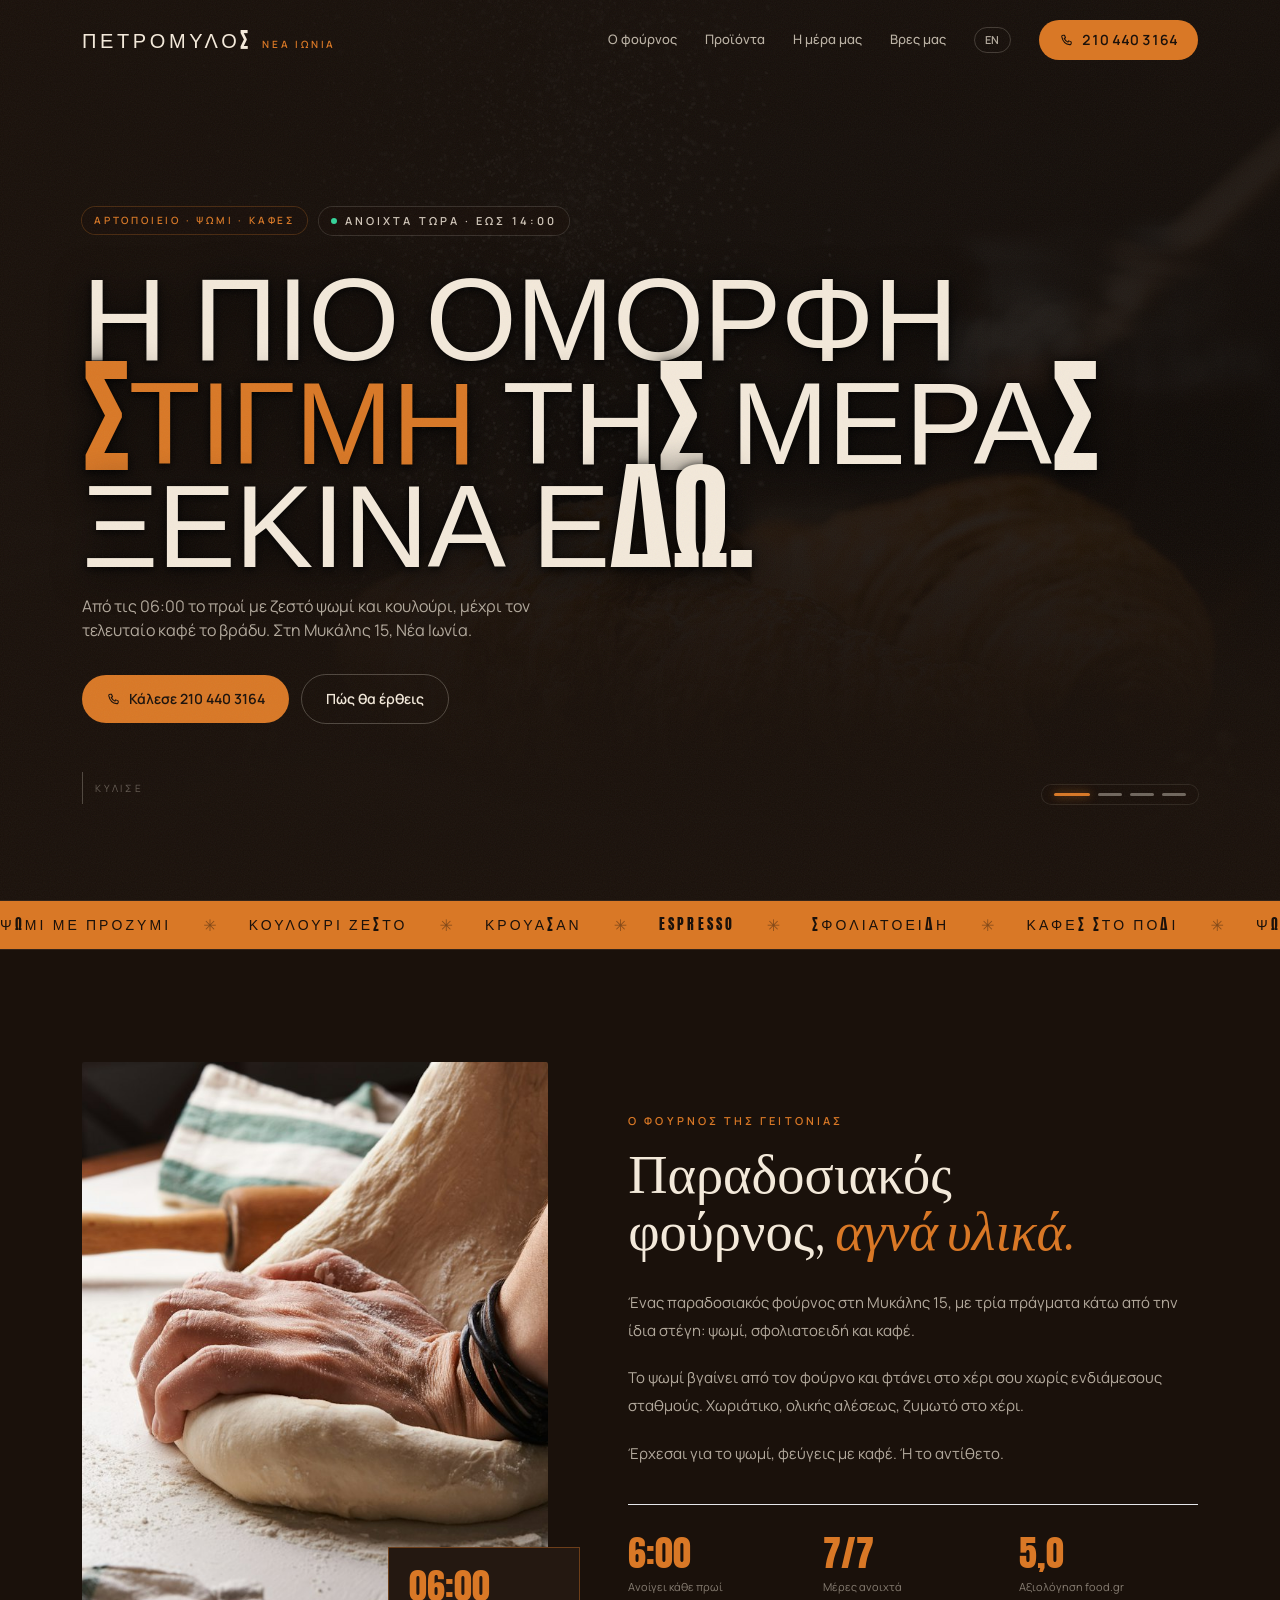
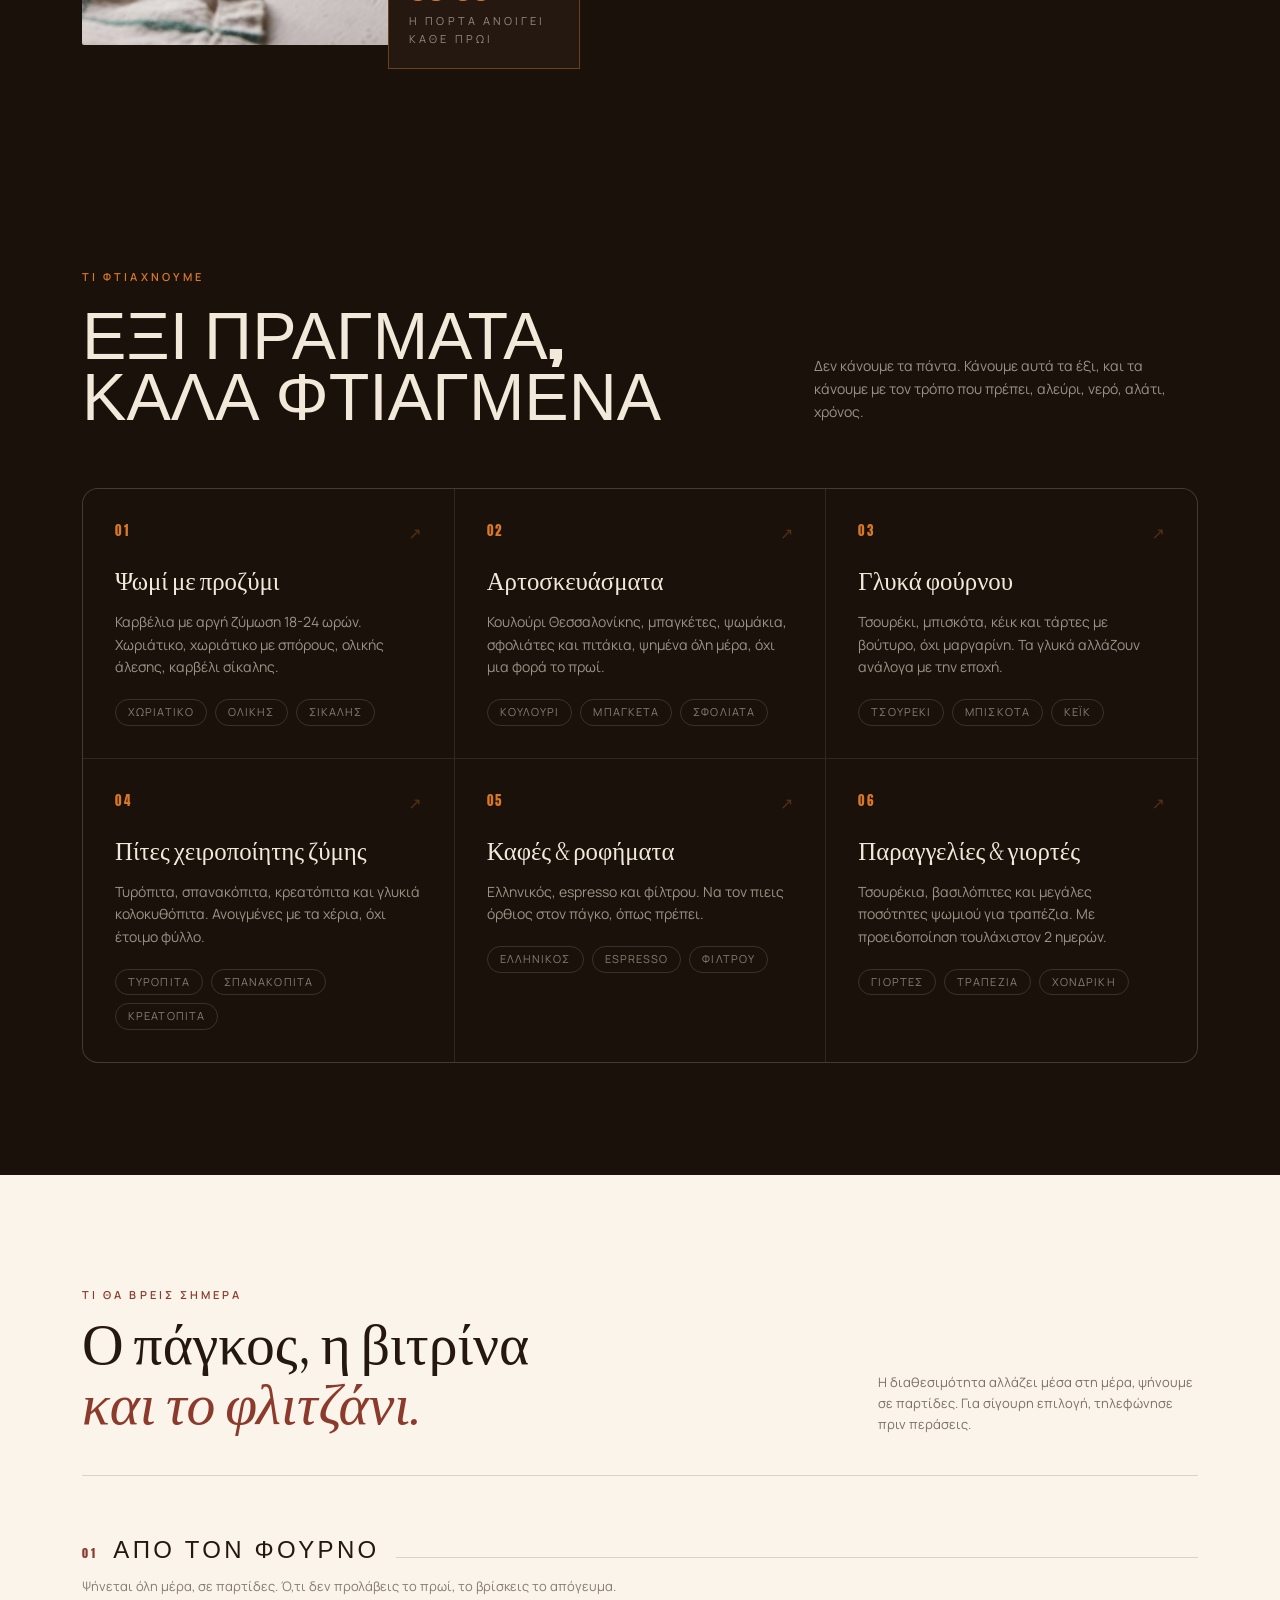
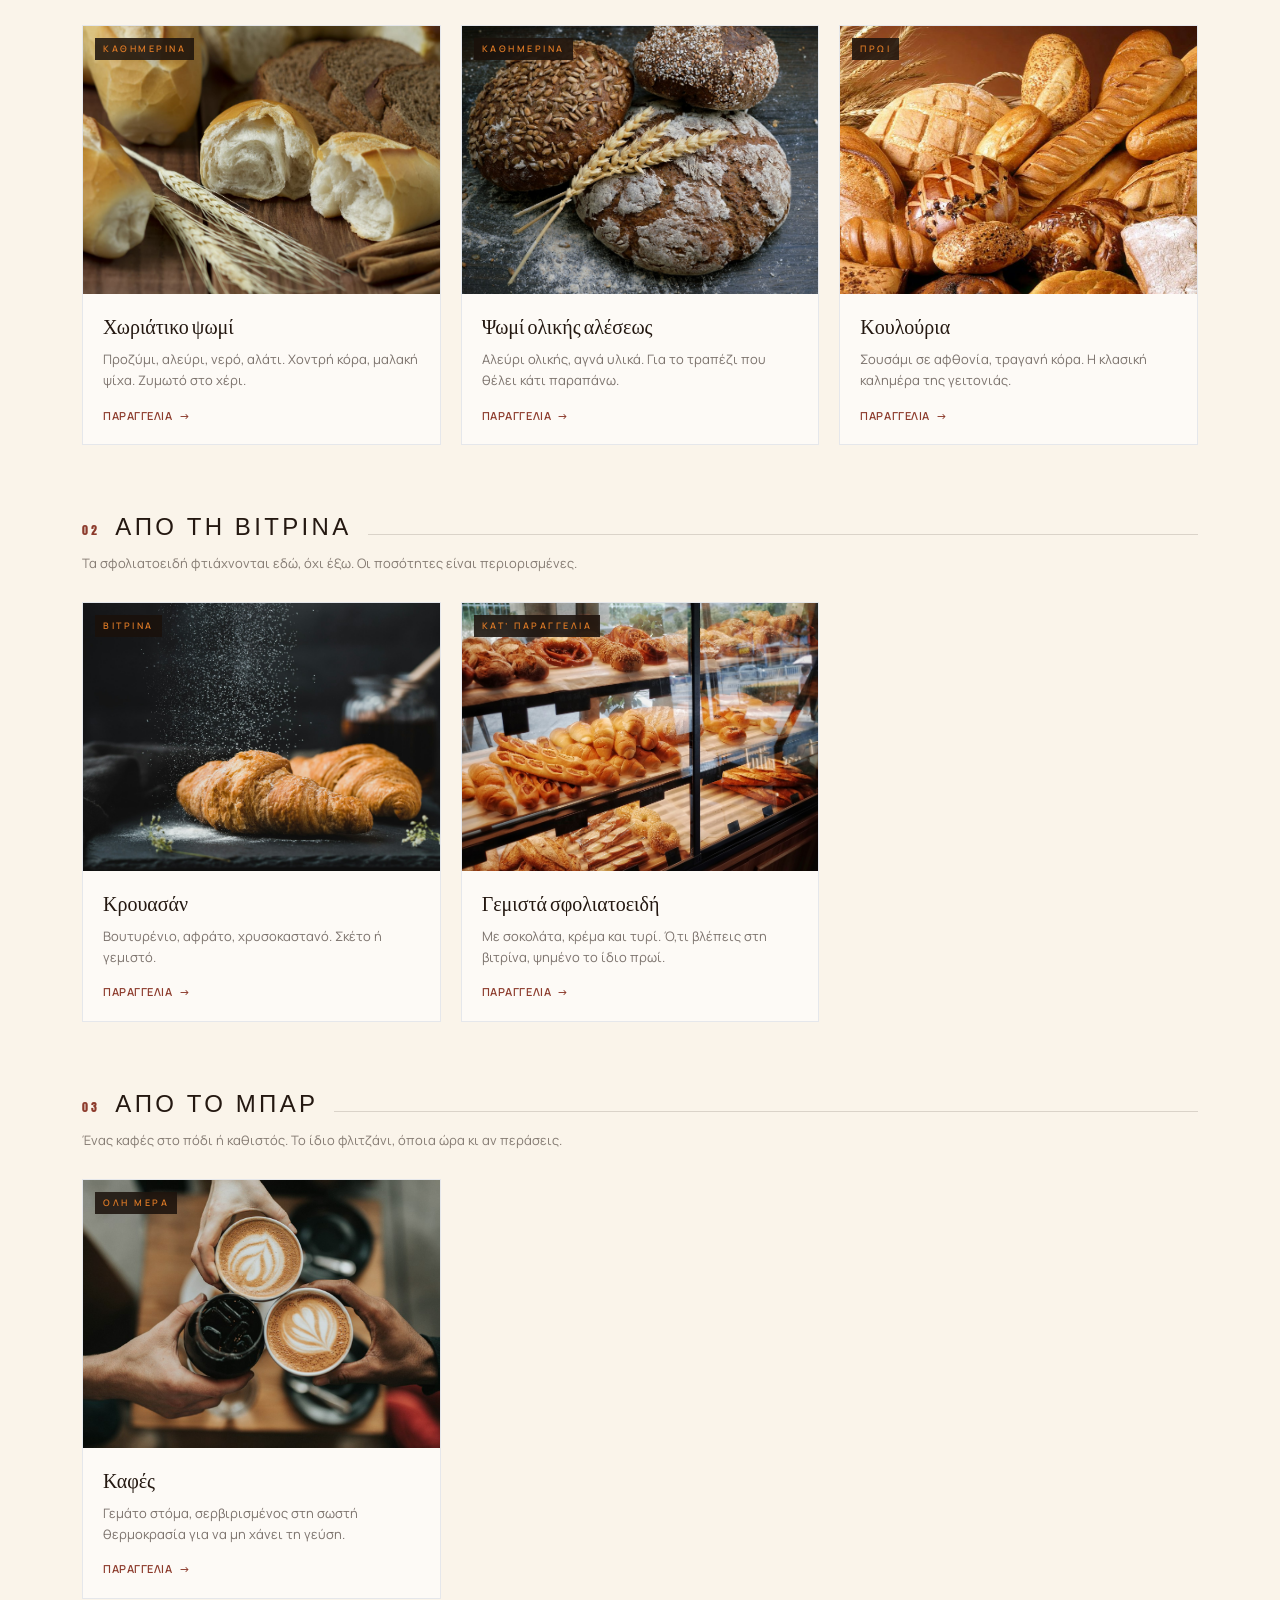
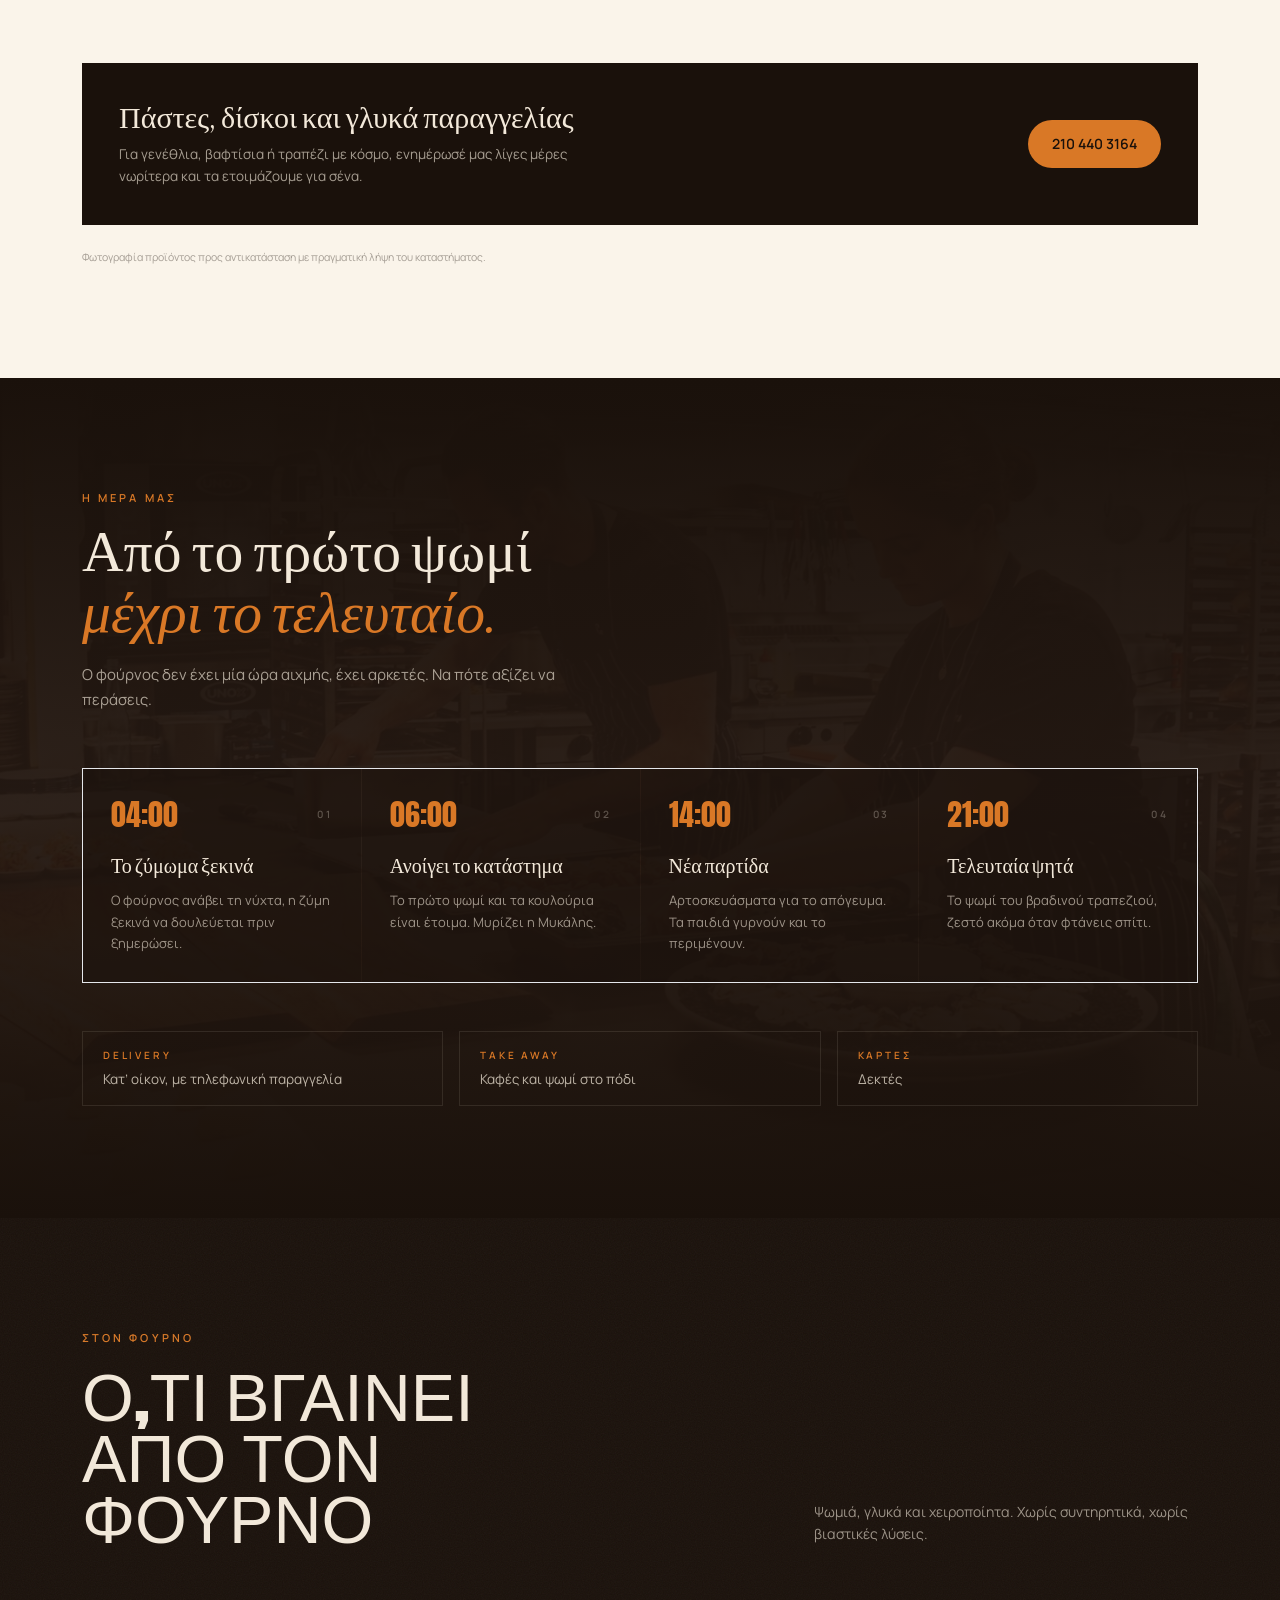
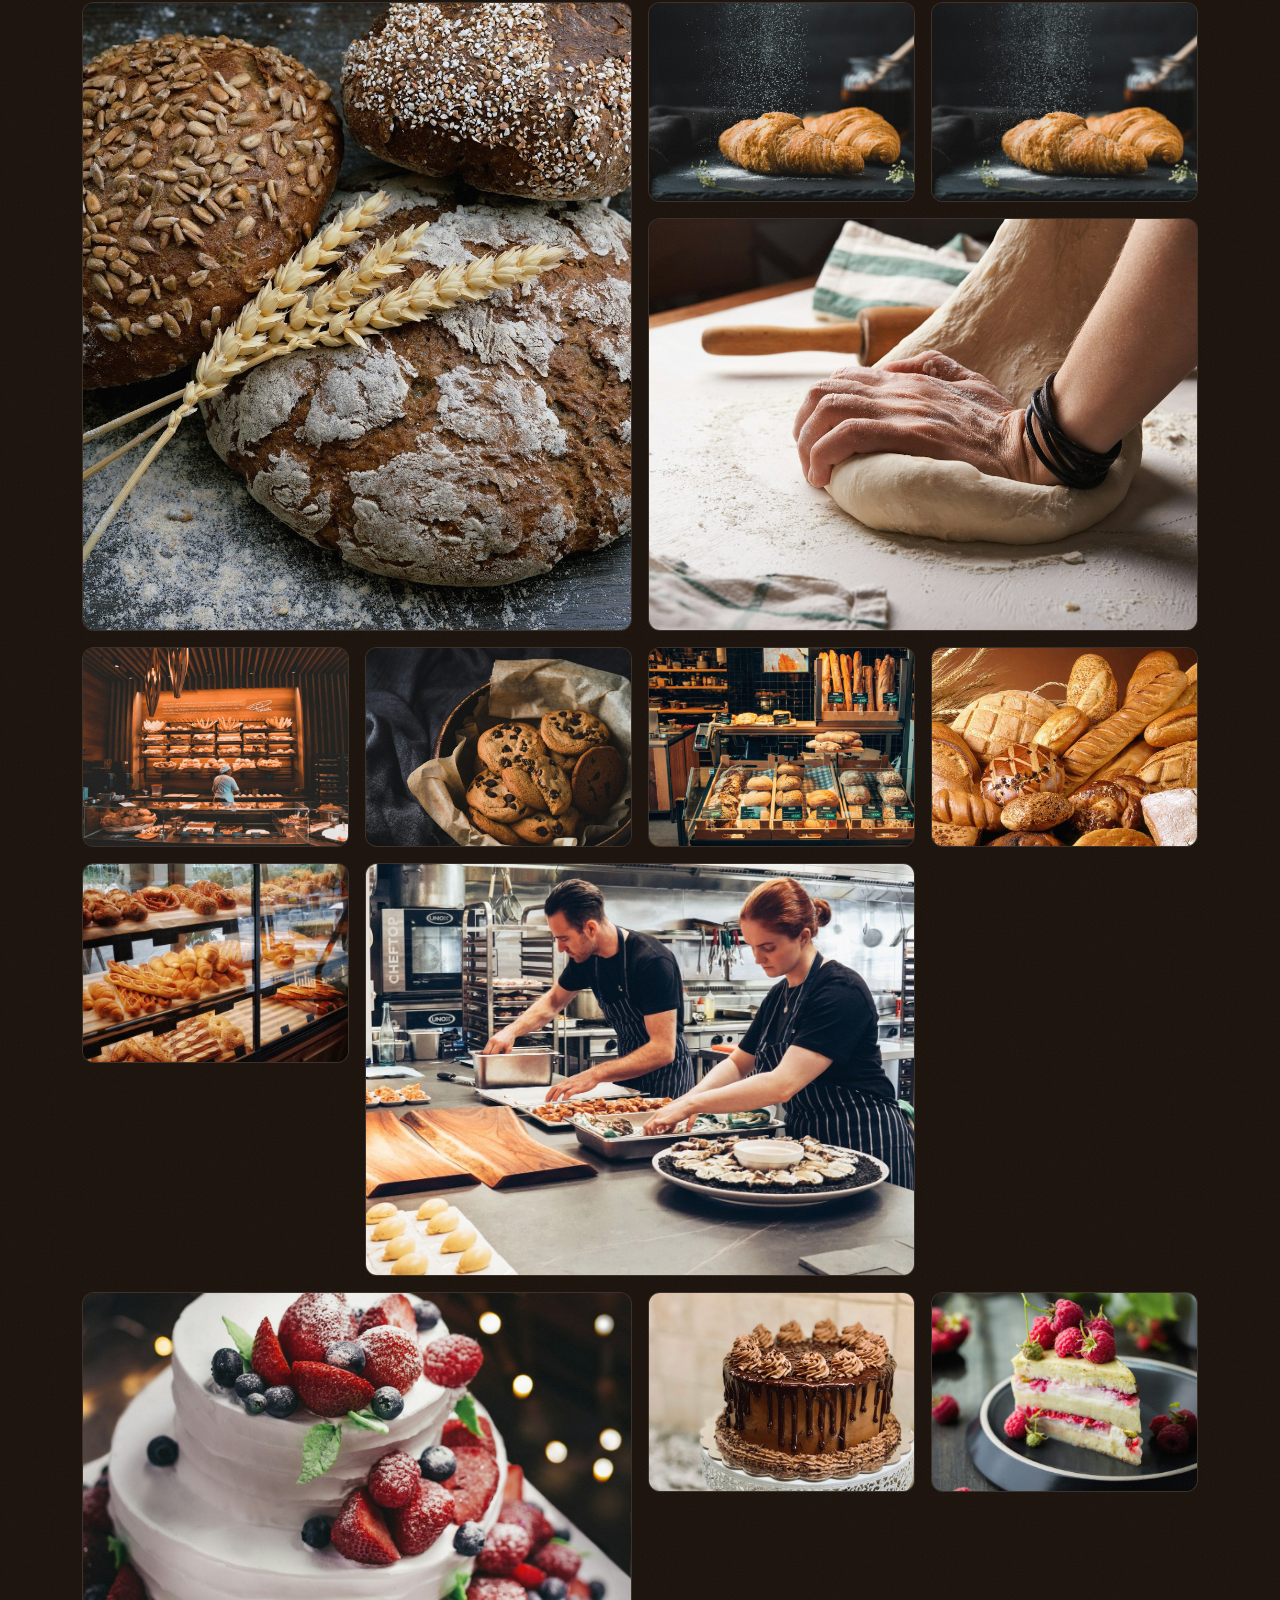
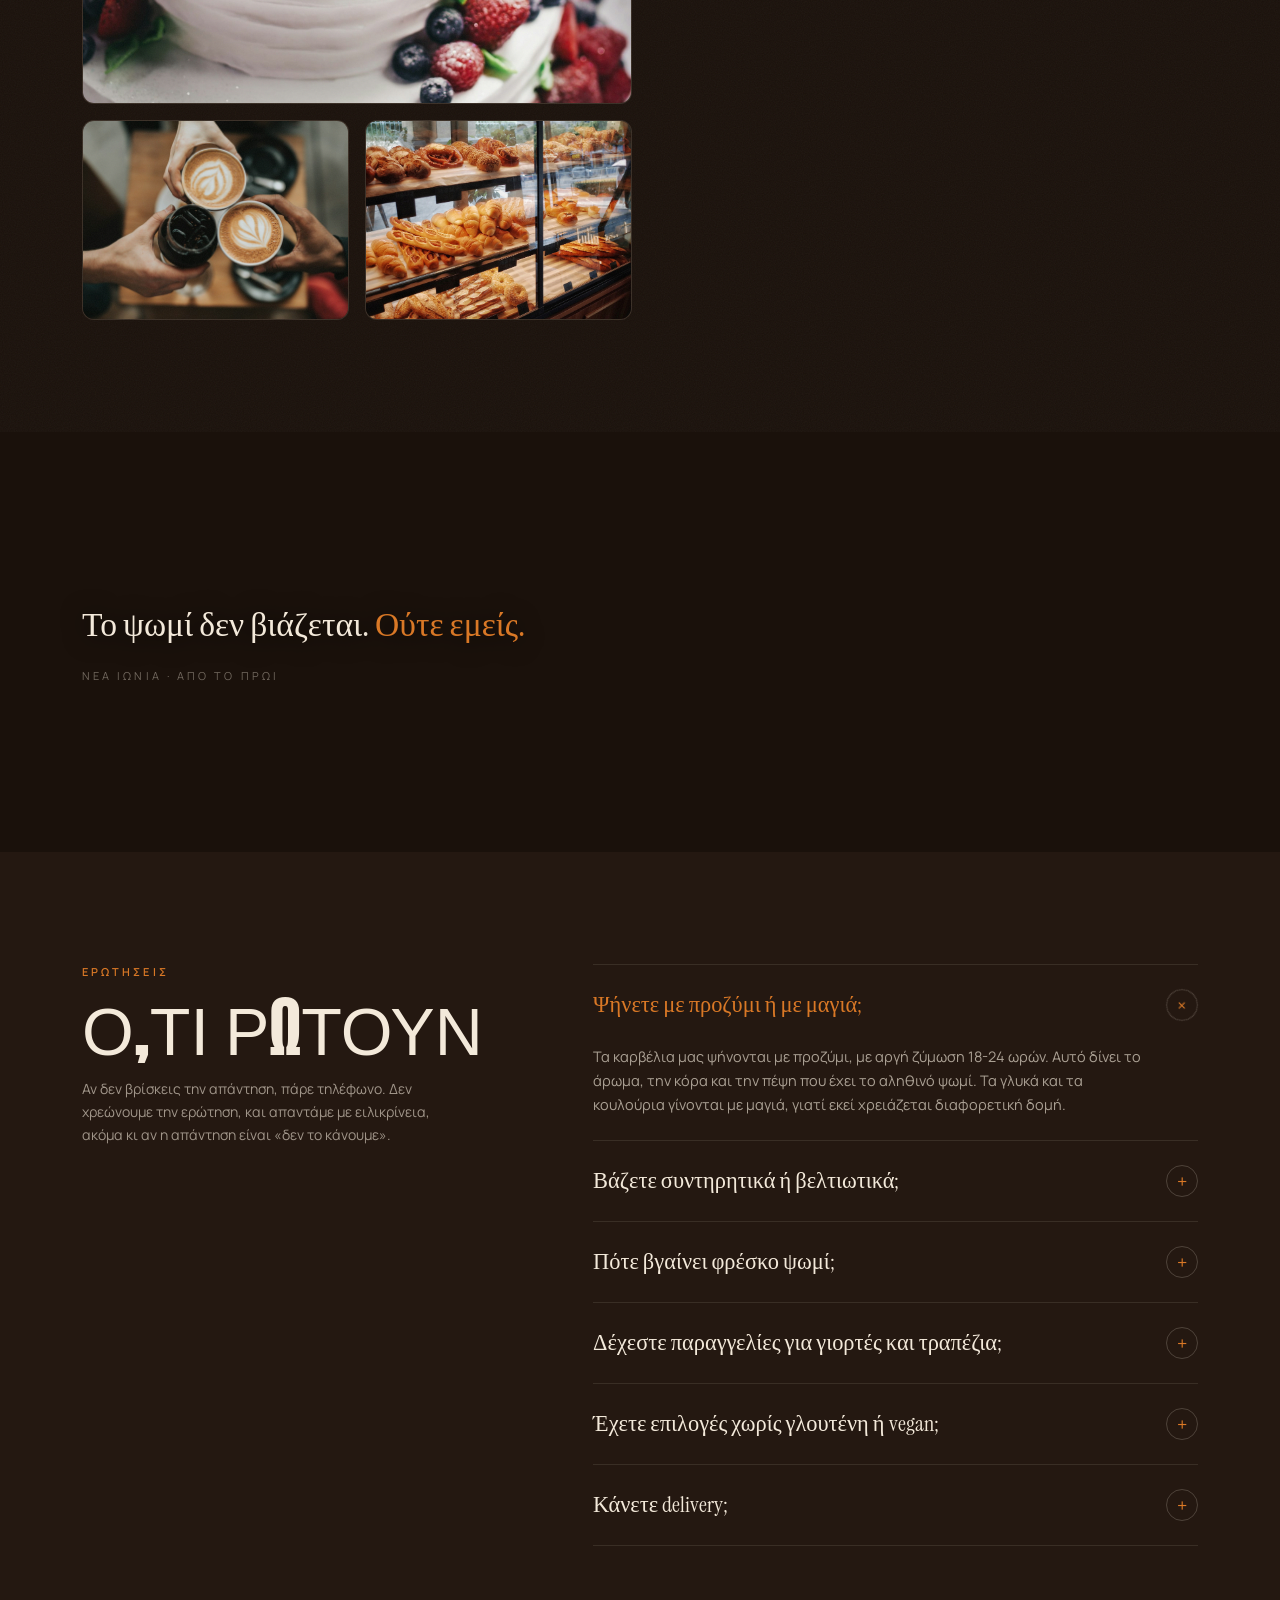
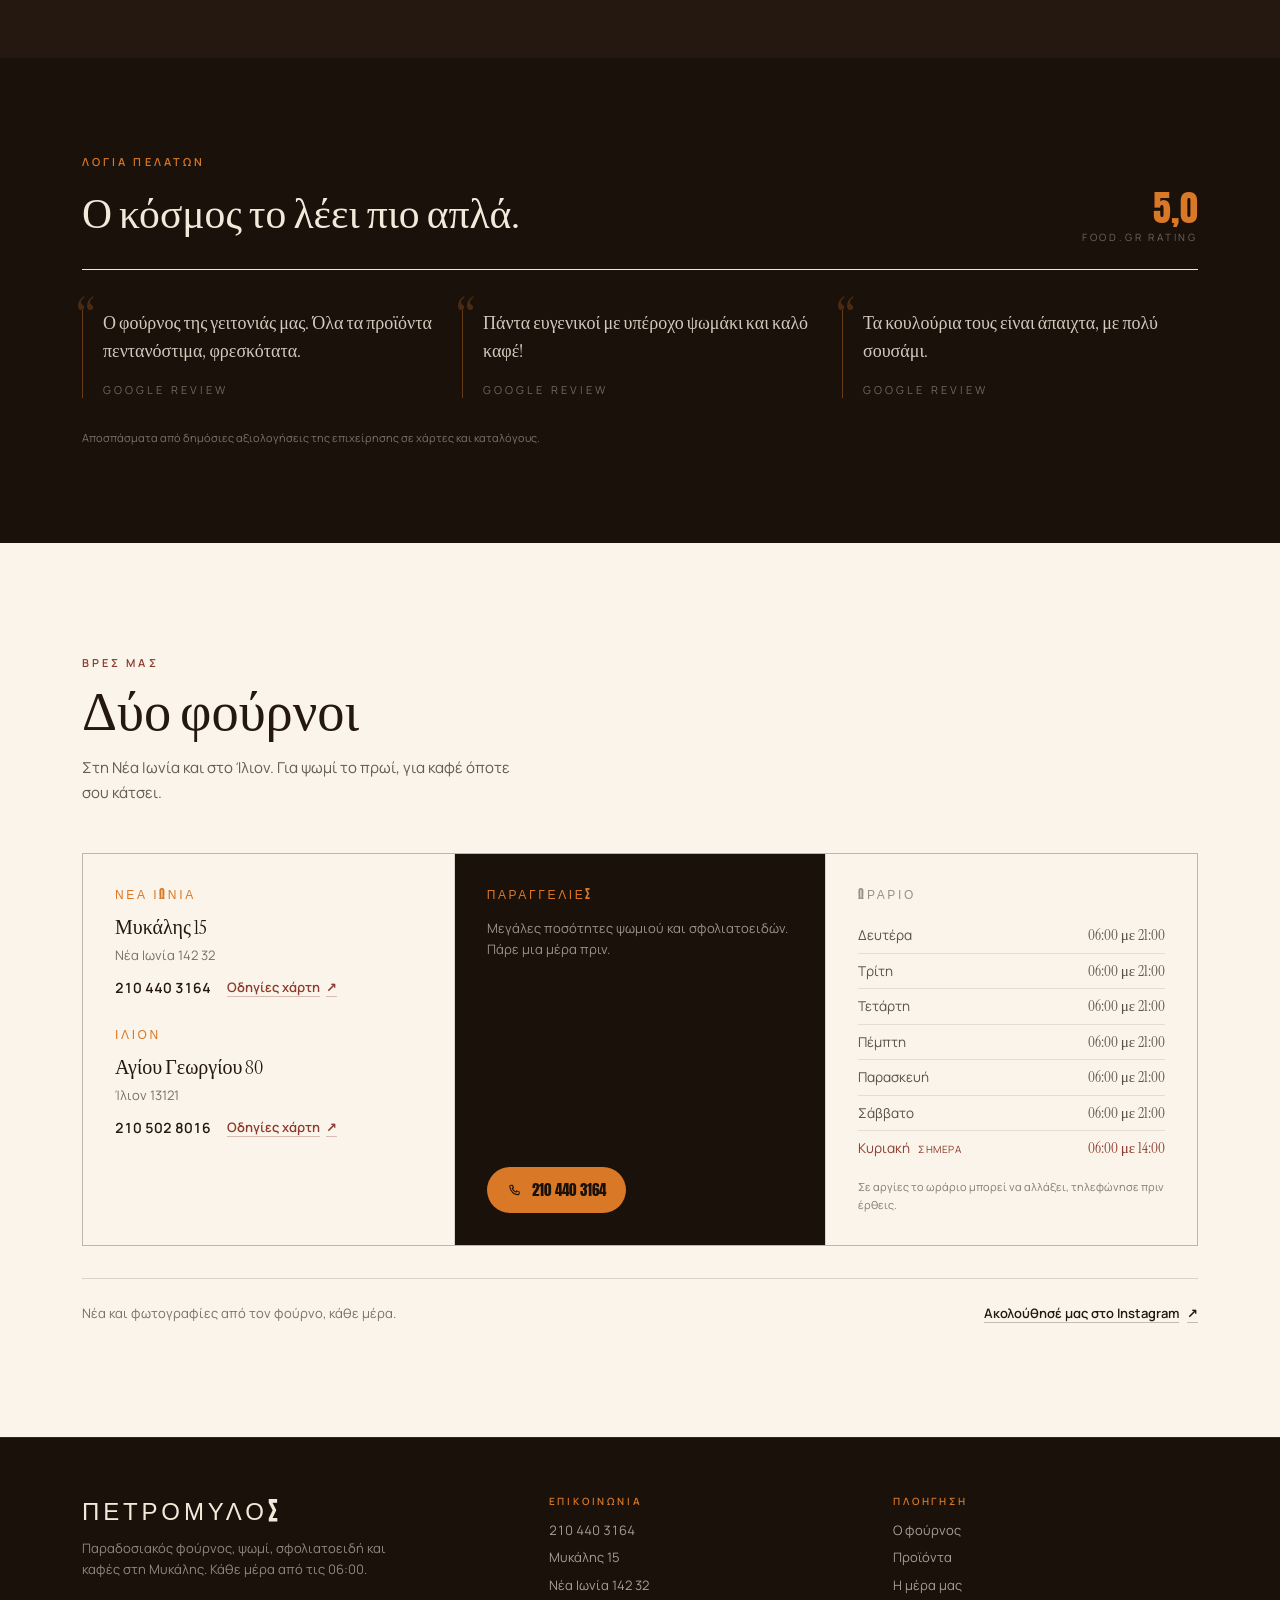
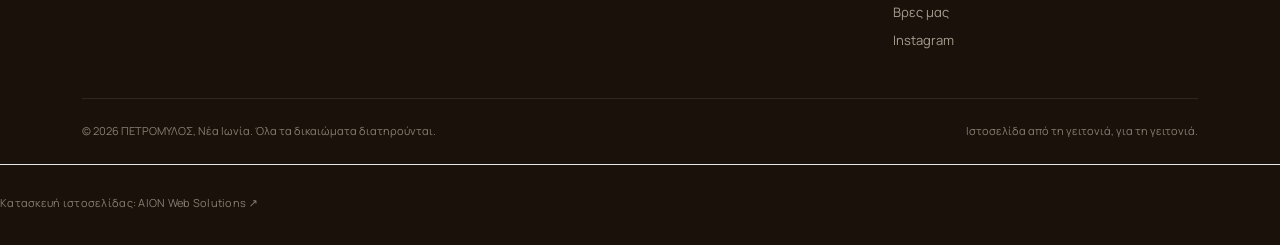
==== commit 184a9775: "update index.html" ====
--- a/index.html
+++ b/index.html
@@ -74,7 +74,7 @@
  "sameAs": ["https://www.instagram.com/petromilos.bakery/"]
  }
  </script>
-   <script type="module" crossorigin src="./assets/index-CFbppAB2.js"></script>
+   <script type="module" crossorigin src="./assets/index-DLRpdvob.js"></script>
    <link rel="stylesheet" crossorigin href="./assets/index-DSw8xFP8.css">
  </head>
  <body>
